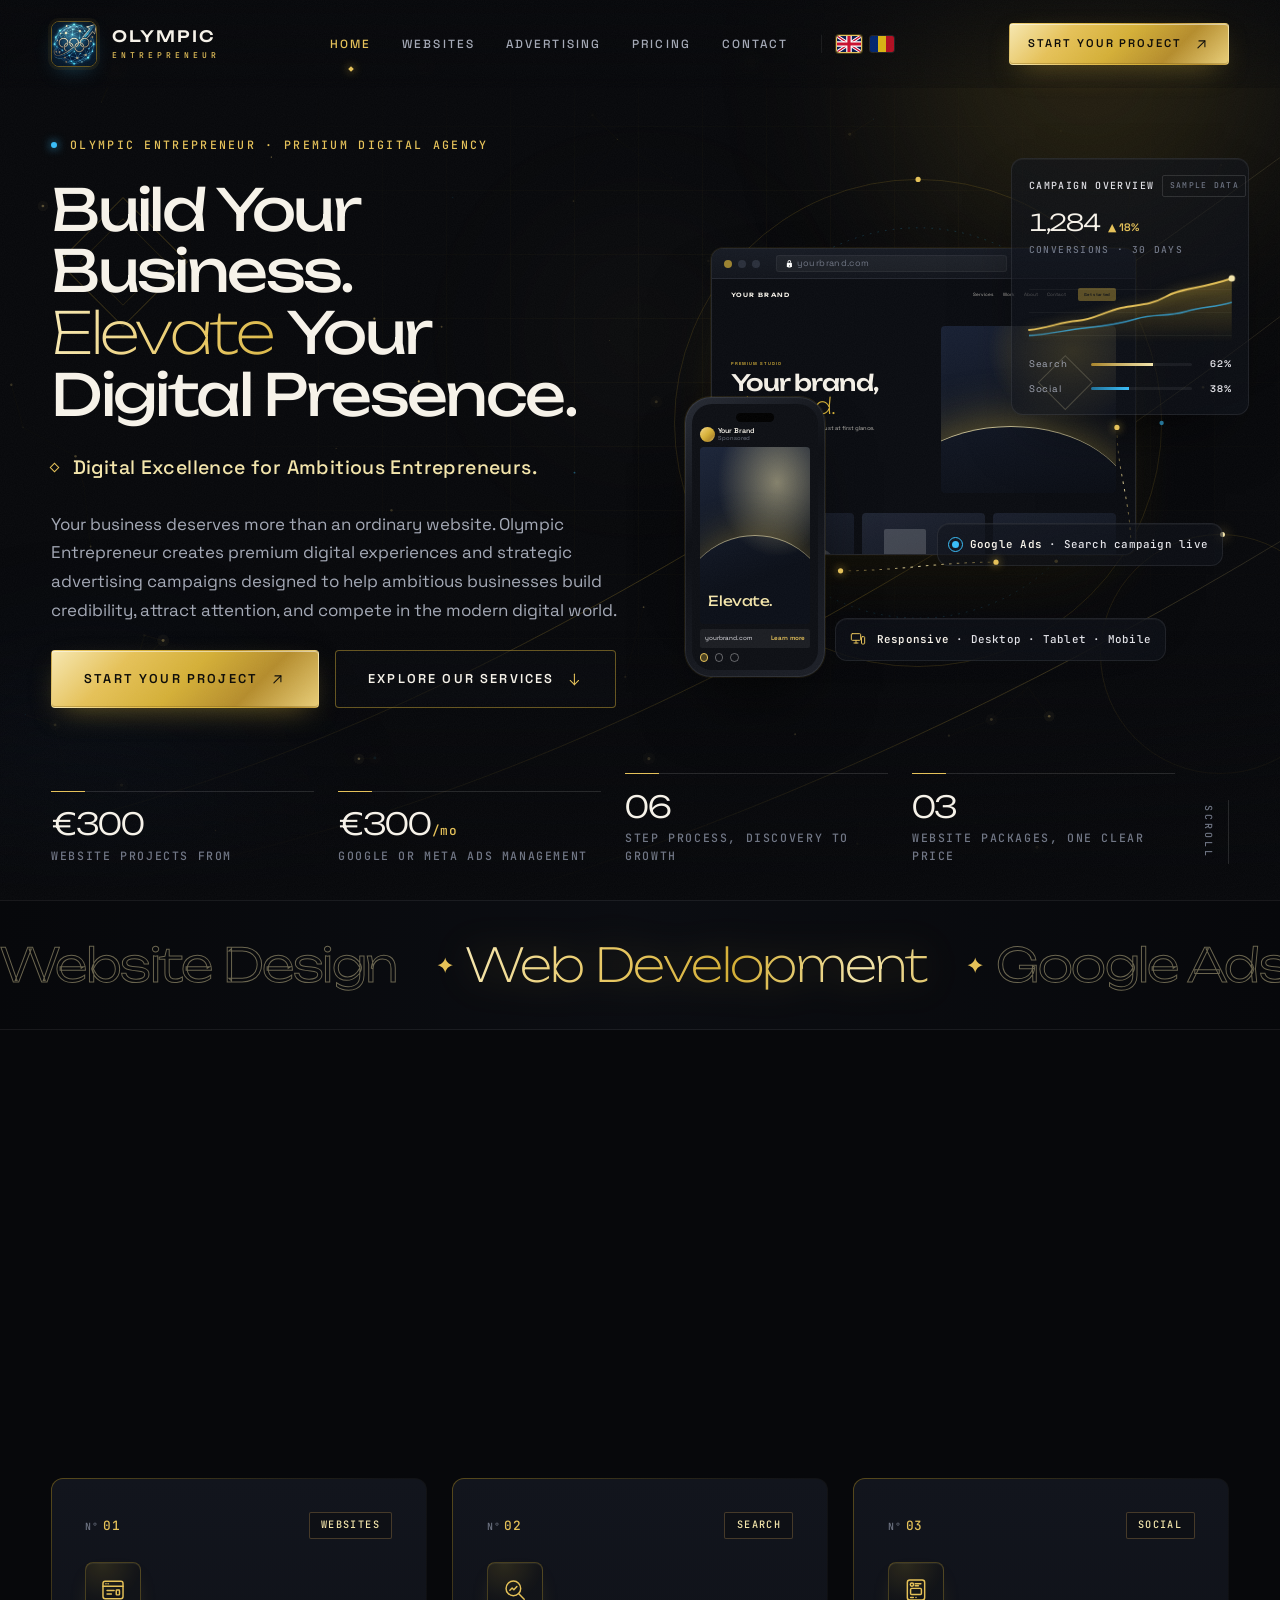
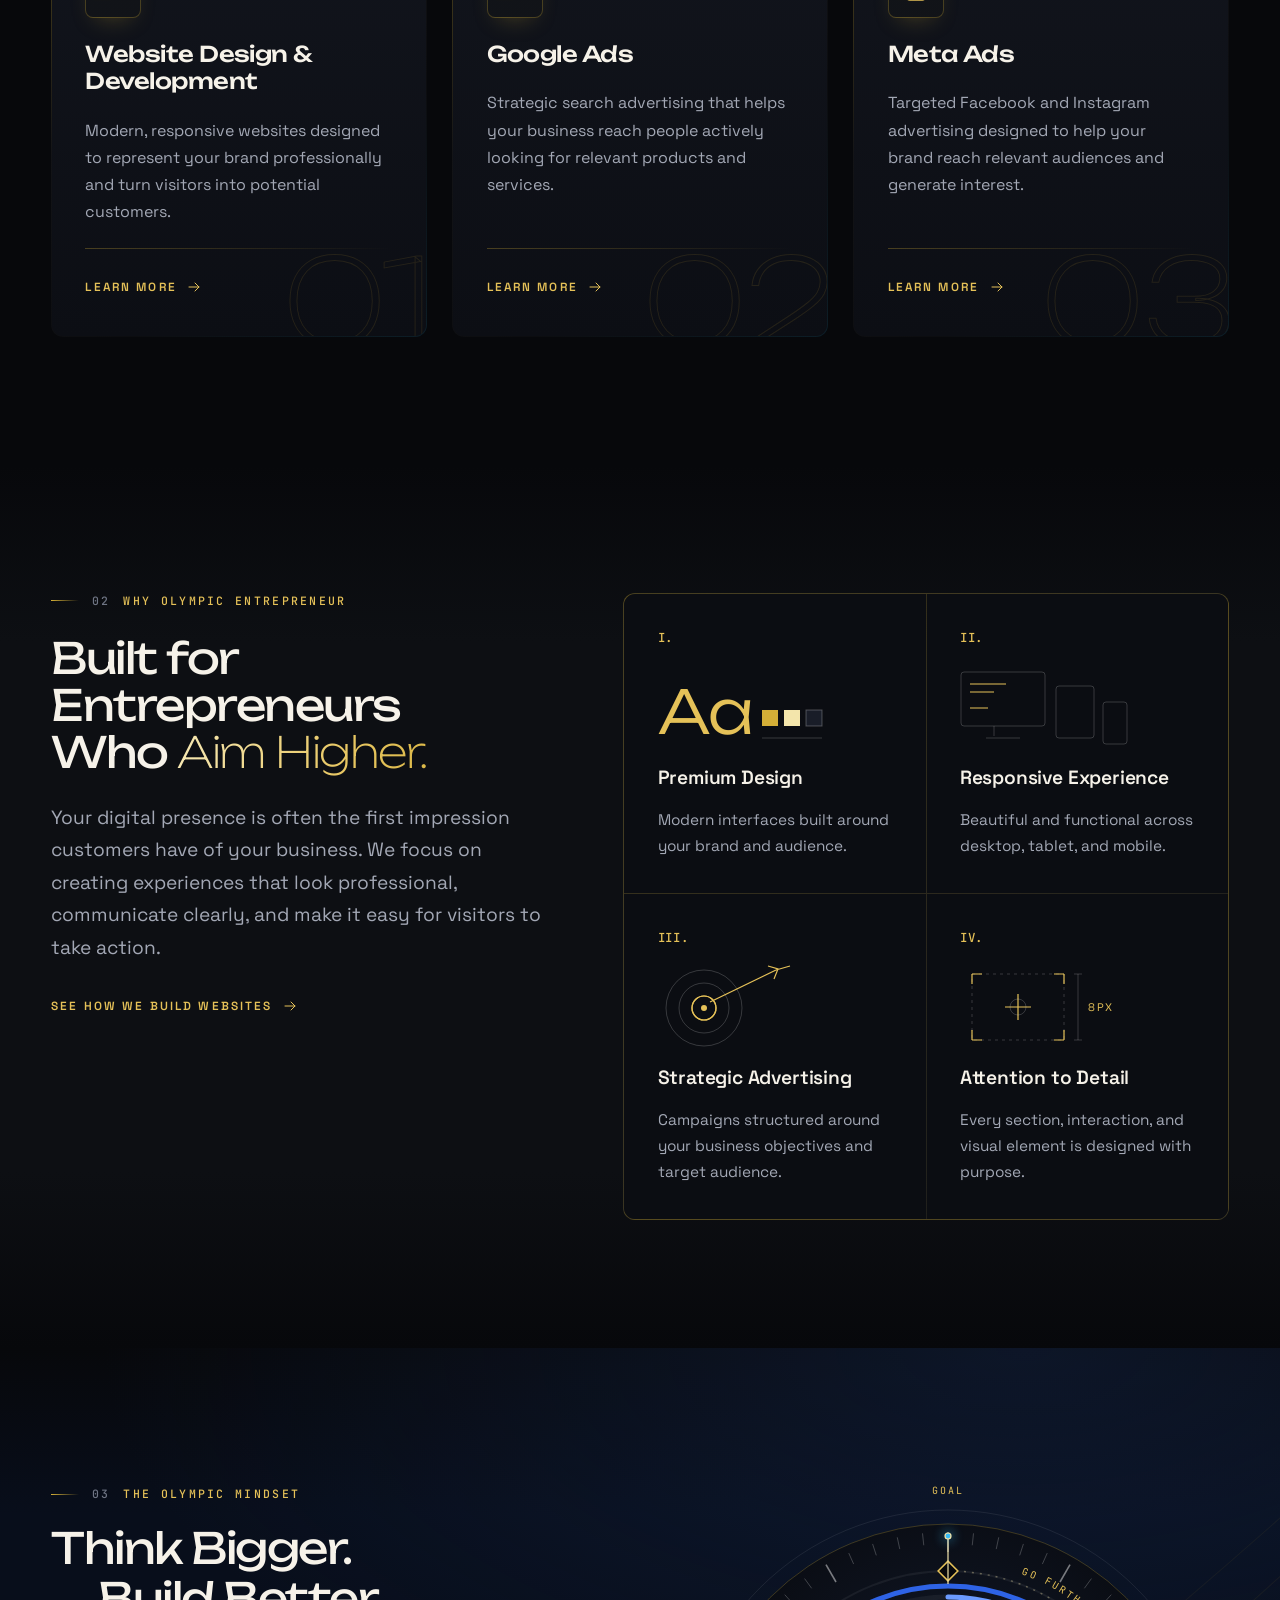
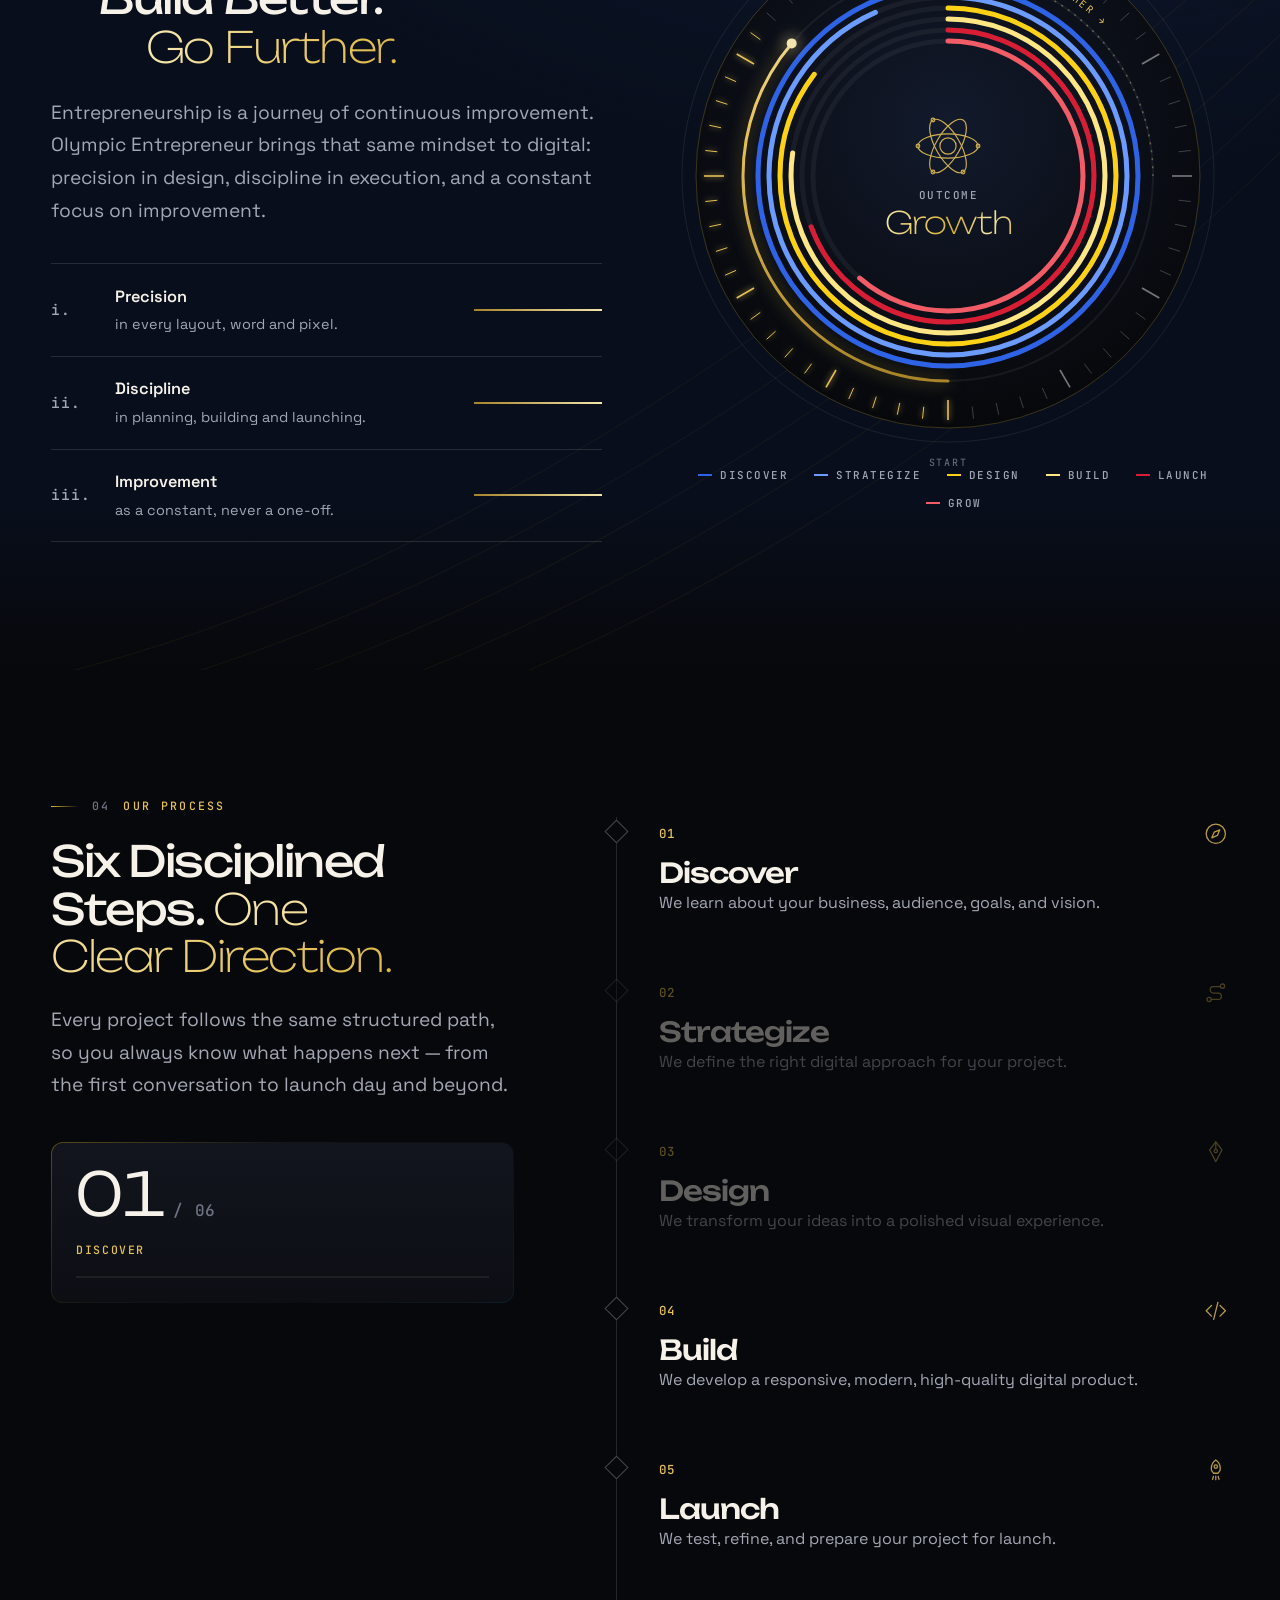
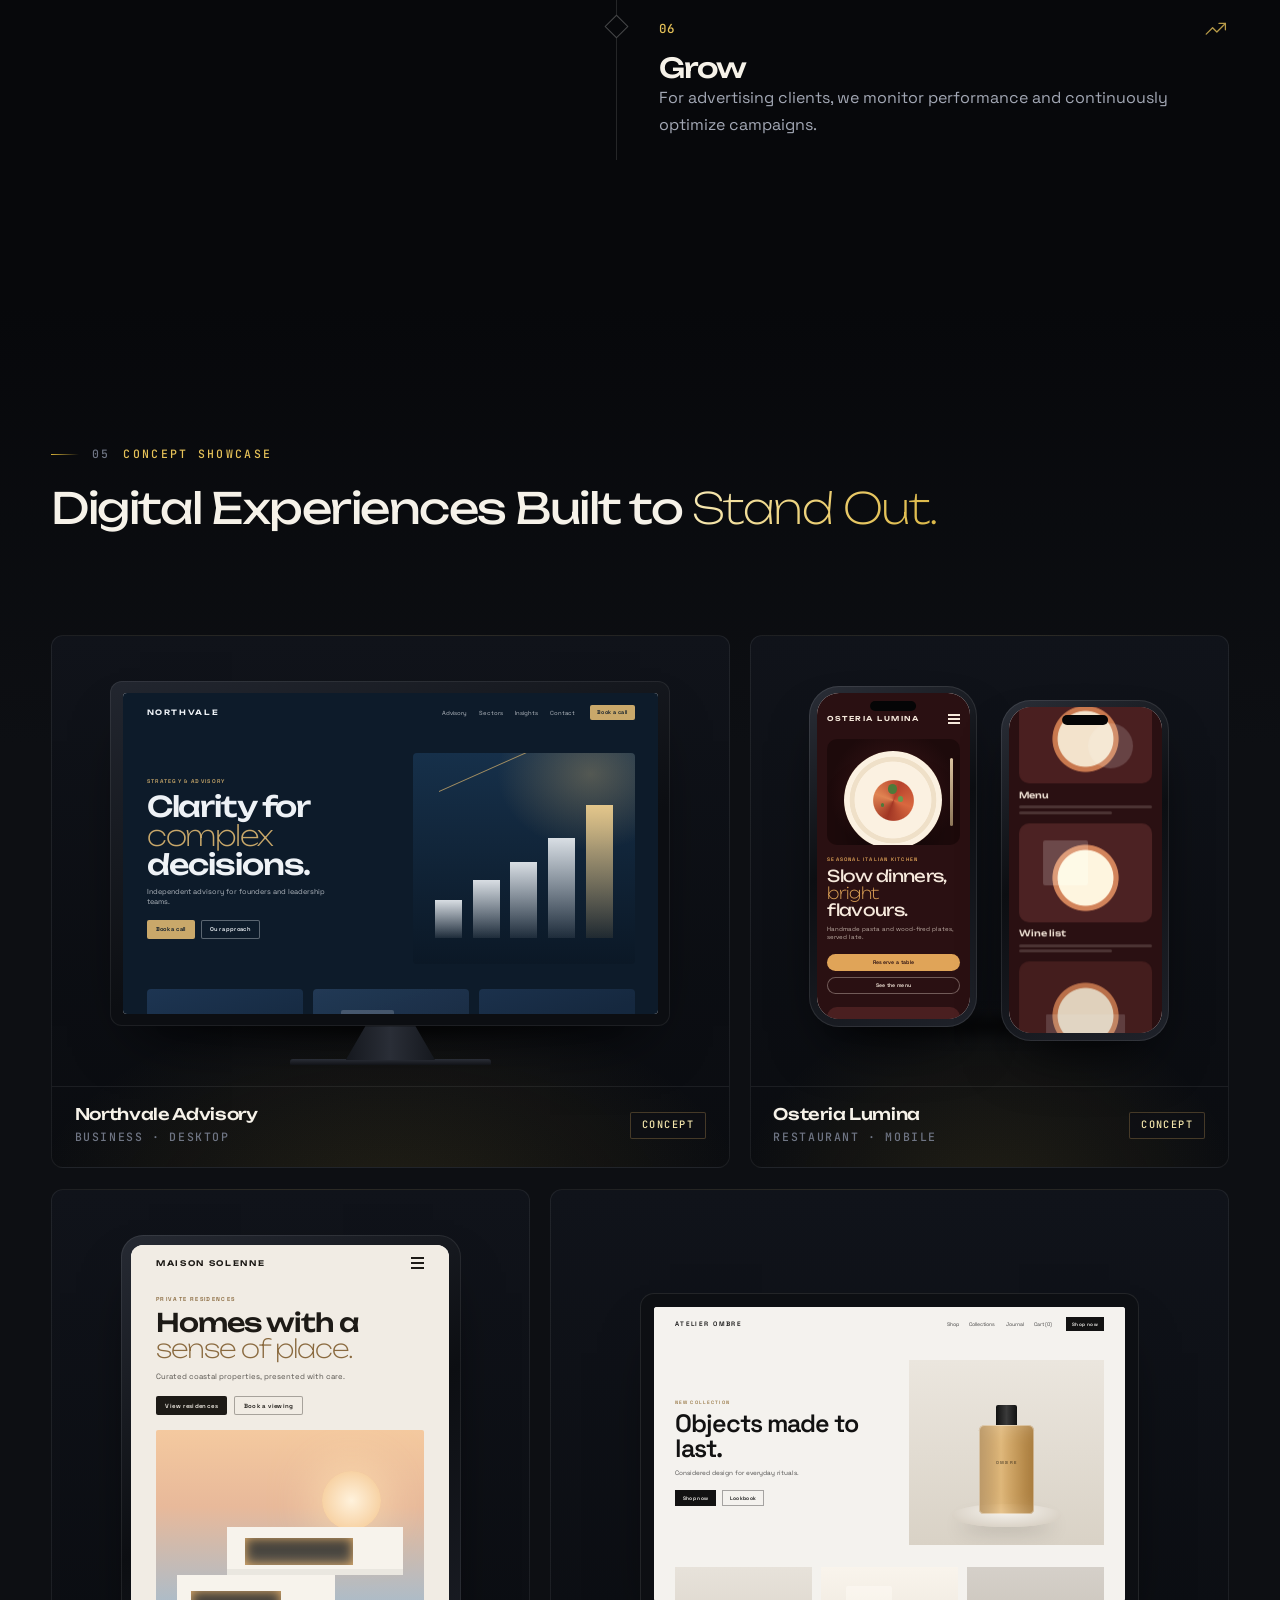
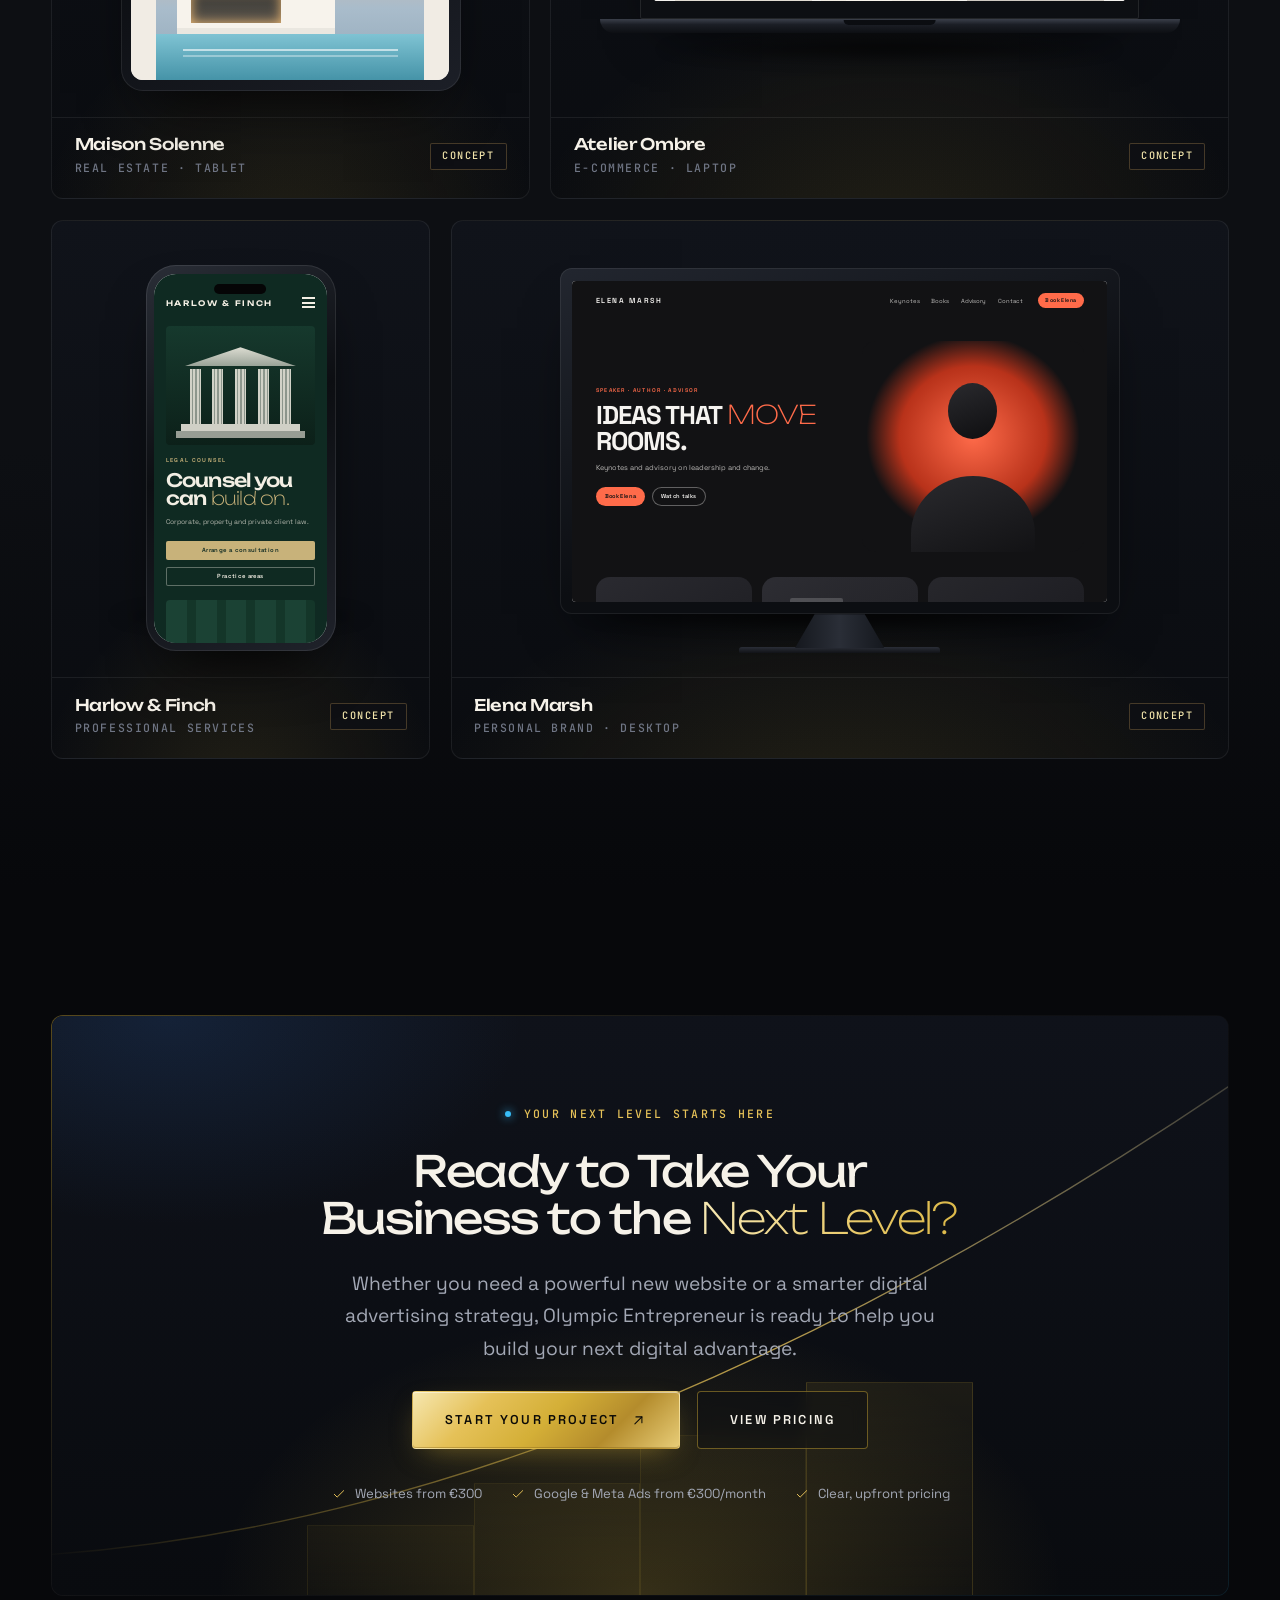
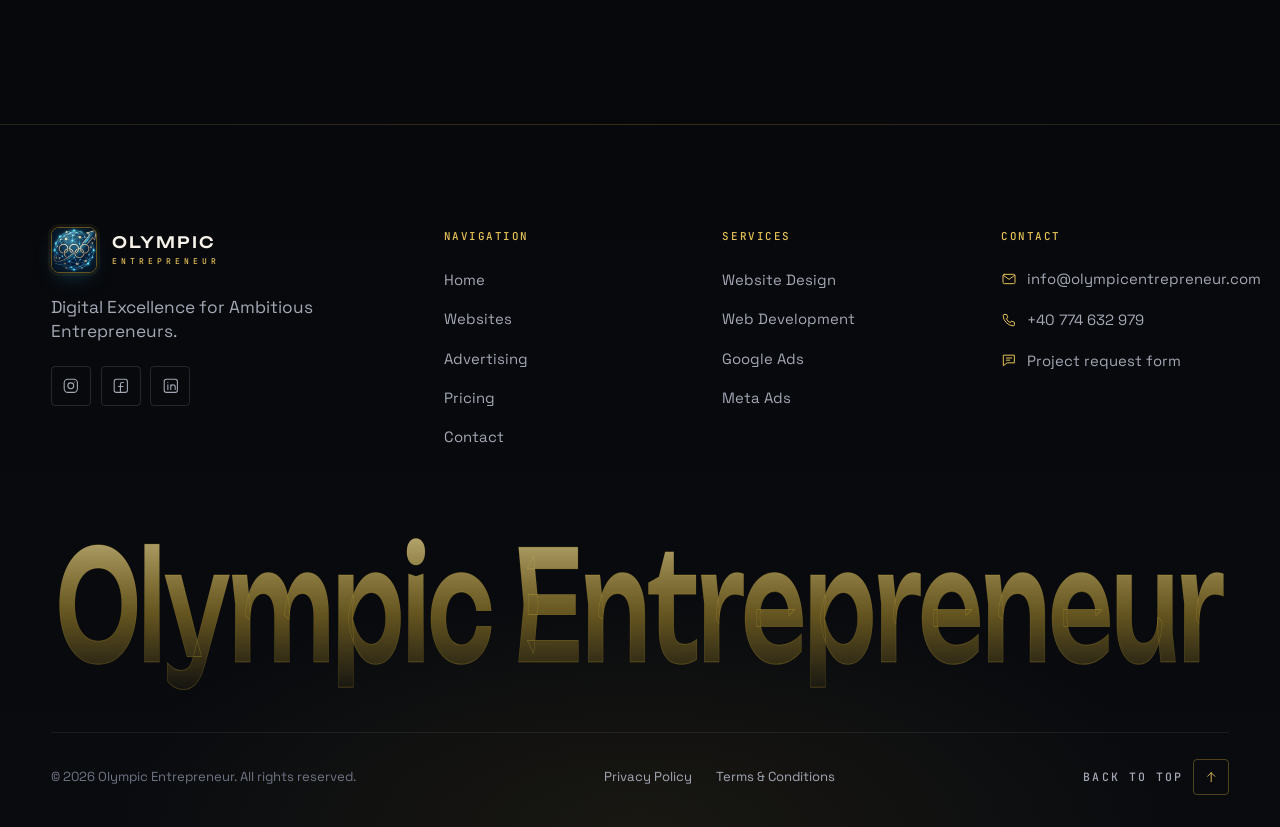
==== index.html @ 7928e871 "Rebuild site: font system, language switcher (EN/RO), contact form backend, dial graphic Co-Authored" ====
<!DOCTYPE html>
<html lang="en">
<head>
  <meta charset="utf-8">
  <meta name="viewport" content="width=device-width, initial-scale=1">
  <title>Olympic Entrepreneur — Premium Website Design &amp; Digital Advertising Agency</title>
  <meta name="description" content="Olympic Entrepreneur is a premium digital agency for ambitious entrepreneurs: professional website design, website development, Google Ads and Meta Ads management. Websites from €300.">
  <meta name="theme-color" content="#07080b">
  <meta property="og:type" content="website">
  <meta property="og:site_name" content="Olympic Entrepreneur">
  <meta property="og:title" content="Olympic Entrepreneur — Digital Excellence for Ambitious Entrepreneurs">
  <meta property="og:description" content="Premium websites and strategic Google &amp; Meta advertising for businesses that aim higher.">
  <meta property="og:image" content="assets/img/logo.jpg">
  <link rel="icon" type="image/png" href="assets/img/favicon.png">
  <link rel="apple-touch-icon" href="assets/img/apple-touch-icon.png">
  <link rel="preconnect" href="https://fonts.googleapis.com">
  <link rel="preconnect" href="https://fonts.gstatic.com" crossorigin>
  <link href="https://fonts.googleapis.com/css2?family=Unbounded:wght@200..700&family=Space+Grotesk:wght@300..700&family=JetBrains+Mono:wght@400;500;600&display=swap" rel="stylesheet">
  <link rel="stylesheet" href="assets/css/styles.css">
  <script>document.documentElement.classList.add('js');setTimeout(function(){if(!window.OE_READY)document.documentElement.classList.remove('js');},2500);</script>
  <script type="application/ld+json">
  {
    "@context": "https://schema.org",
    "@type": "ProfessionalService",
    "name": "Olympic Entrepreneur",
    "slogan": "Digital Excellence for Ambitious Entrepreneurs.",
    "description": "Premium digital agency offering website design, website development, Google Ads and Meta Ads management for entrepreneurs, small businesses and companies.",
    "logo": "assets/img/logo.jpg",
    "priceRange": "€300 – €1,000",
    "hasOfferCatalog": {
      "@type": "OfferCatalog",
      "name": "Digital services",
      "itemListElement": [
        { "@type": "Offer", "name": "Simple Website", "price": "300", "priceCurrency": "EUR" },
        { "@type": "Offer", "name": "Advanced Website", "price": "500", "priceCurrency": "EUR" },
        { "@type": "Offer", "name": "Premium Website", "price": "1000", "priceCurrency": "EUR" },
        { "@type": "Offer", "name": "Google Ads Management", "price": "300", "priceCurrency": "EUR", "priceSpecification": { "@type": "UnitPriceSpecification", "price": "300", "priceCurrency": "EUR", "unitText": "MONTH" } },
        { "@type": "Offer", "name": "Meta Ads Management", "price": "300", "priceCurrency": "EUR", "priceSpecification": { "@type": "UnitPriceSpecification", "price": "300", "priceCurrency": "EUR", "unitText": "MONTH" } }
      ]
    }
  }
  </script>
  <link rel="canonical" href="https://olympicentrepreneur.com/">
  <link rel="alternate" hreflang="en" href="https://olympicentrepreneur.com/">
  <link rel="alternate" hreflang="ro" href="https://olympicentrepreneur.com/ro/">
  <link rel="alternate" hreflang="x-default" href="https://olympicentrepreneur.com/">
</head>
<body>
<script src="assets/js/icons.js"></script>
<a class="skip-link" href="#main">Skip to content</a>

<!-- ============================ NAVIGATION ============================ -->
<header class="nav" data-nav>
  <div class="container nav__inner">
    <a class="brand" href="index.html" aria-label="Olympic Entrepreneur — Home">
      <span class="brand__mark"><img src="assets/img/logo.jpg" alt="" width="46" height="46"></span>
      <span class="brand__type"><span class="brand__top">Olympic</span><span class="brand__bottom">Entrepreneur</span></span>
    </a>
    <nav class="nav__links" aria-label="Primary">
      <a class="nav__link" href="index.html" aria-current="page">Home</a>
      <a class="nav__link" href="websites.html">Websites</a>
      <a class="nav__link" href="advertising.html">Advertising</a>
      <a class="nav__link" href="pricing.html">Pricing</a>
      <a class="nav__link" href="contact.html">Contact</a>
      <div class="nav__lang" role="group" aria-label="Language / Limbă">
        <a class="lang-flag is-active" href="index.html" hreflang="en" lang="en" aria-current="true" aria-label="English (current)"><svg viewBox="0 0 60 40" xmlns="http://www.w3.org/2000/svg" aria-hidden="true" focusable="false"><rect width="60" height="40" fill="#0a1a4d"/><path d="M0,0 L60,40 M60,0 L0,40" stroke="#fff" stroke-width="8"/><path d="M0,0 L60,40 M60,0 L0,40" stroke="#c8102e" stroke-width="3.4"/><path d="M30,0 V40 M0,20 H60" stroke="#fff" stroke-width="14"/><path d="M30,0 V40 M0,20 H60" stroke="#c8102e" stroke-width="8"/></svg></a>
        <a class="lang-flag" href="ro/index.html" hreflang="ro" lang="ro" aria-label="Română"><svg viewBox="0 0 60 40" xmlns="http://www.w3.org/2000/svg" aria-hidden="true" focusable="false"><rect width="20" height="40" fill="#002b7f"/><rect x="20" width="20" height="40" fill="#fcd116"/><rect x="40" width="20" height="40" fill="#ce1126"/></svg></a>
      </div>
    </nav>
    <div class="nav__actions">
      <a class="btn btn--gold btn--sm" href="contact.html">Start Your Project <svg class="icon"><use href="#i-arrow-ur"/></svg></a>
      <button class="burger" type="button" aria-label="Open menu" aria-expanded="false" aria-controls="menu" data-burger><span></span><span></span><span></span></button>
    </div>
  </div>
  <span class="nav__progress" data-progress></span>
</header>

<div class="menu" id="menu" data-menu>
  <nav aria-label="Mobile">
    <ul class="menu__list">
      <li><a class="menu__link" style="--i:0" href="index.html" aria-current="page"><small>01</small>Home</a></li>
      <li><a class="menu__link" style="--i:1" href="websites.html"><small>02</small>Websites</a></li>
      <li><a class="menu__link" style="--i:2" href="advertising.html"><small>03</small>Advertising</a></li>
      <li><a class="menu__link" style="--i:3" href="pricing.html"><small>04</small>Pricing</a></li>
      <li><a class="menu__link" style="--i:4" href="contact.html"><small>05</small>Contact</a></li>
    </ul>
  </nav>
  <div class="menu__foot">
    <a class="btn btn--gold btn--lg btn--block" href="contact.html">Start Your Project <svg class="icon"><use href="#i-arrow-ur"/></svg></a>
    <p class="menu__meta"><span>Digital Excellence for Ambitious Entrepreneurs.</span></p>
    <div class="menu__lang" role="group" aria-label="Language / Limbă">
      <a class="lang-flag is-active" href="index.html" hreflang="en" lang="en" aria-label="English (current)"><svg viewBox="0 0 60 40" xmlns="http://www.w3.org/2000/svg" aria-hidden="true" focusable="false"><rect width="60" height="40" fill="#0a1a4d"/><path d="M0,0 L60,40 M60,0 L0,40" stroke="#fff" stroke-width="8"/><path d="M0,0 L60,40 M60,0 L0,40" stroke="#c8102e" stroke-width="3.4"/><path d="M30,0 V40 M0,20 H60" stroke="#fff" stroke-width="14"/><path d="M30,0 V40 M0,20 H60" stroke="#c8102e" stroke-width="8"/></svg></a>
      <a class="lang-flag" href="ro/index.html" hreflang="ro" lang="ro" aria-label="Română"><svg viewBox="0 0 60 40" xmlns="http://www.w3.org/2000/svg" aria-hidden="true" focusable="false"><rect width="20" height="40" fill="#002b7f"/><rect x="20" width="20" height="40" fill="#fcd116"/><rect x="40" width="20" height="40" fill="#ce1126"/></svg></a>
    </div>
  </div>
</div>

<main id="main">

  <!-- ============================ HERO ============================ -->
  <section class="hero" aria-labelledby="hero-title">
    <div class="fx" aria-hidden="true">
      <div class="fx-grid"></div>
      <div class="fx-light fx-light--a"></div>
      <div class="fx-light fx-light--b"></div>
      <div class="fx-light fx-light--c"></div>
      <svg class="fx-arcs" viewBox="0 0 1440 900" preserveAspectRatio="xMidYMid slice">
        <defs>
          <linearGradient id="arcGrad" x1="0" y1="1" x2="1" y2="0">
            <stop offset="0" stop-color="#d4af37" stop-opacity="0"/>
            <stop offset=".55" stop-color="#d4af37" stop-opacity=".55"/>
            <stop offset="1" stop-color="#f3e5ab" stop-opacity=".08"/>
          </linearGradient>
        </defs>
        <path class="arc" d="M-80 860C380 820 820 560 1520 40"/>
        <path class="arc" d="M-80 910C460 890 960 650 1520 190"/>
        <path class="arc" d="M200 980C640 920 1100 720 1520 440"/>
        <path class="comet" pathLength="1" d="M-80 860C380 820 820 560 1520 40"/>
        <path class="comet comet--2" pathLength="1" d="M-80 910C460 890 960 650 1520 190"/>
        <path class="comet comet--3" pathLength="1" d="M200 980C640 920 1100 720 1520 440"/>
      </svg>
      <canvas class="fx-particles" data-particles></canvas>
      <div class="fx-shape fx-shape--diamond" style="left:6%;top:24%"></div>
      <div class="fx-shape fx-shape--orbit" style="right:-60px;bottom:14%"></div>
      <div class="fx-vignette"></div>
    </div>

    <div class="container hero__grid">
      <div class="hero__copy">
        <p class="eyebrow eyebrow--plain fade-up" style="--d:.1s"><span class="dot"></span>Olympic Entrepreneur · Premium Digital Agency</p>
        <h1 class="h1 hero__title" id="hero-title">
          <span class="line"><span style="--i:0">Build Your</span></span>
          <span class="line"><span style="--i:1">Business.</span></span>
          <span class="line"><span style="--i:2"><em>Elevate</em> Your</span></span>
          <span class="line"><span style="--i:3">Digital Presence.</span></span>
        </h1>
        <p class="hero__kicker fade-up" style="--d:.75s">Digital Excellence for Ambitious Entrepreneurs.</p>
        <p class="hero__text fade-up" style="--d:.9s">Your business deserves more than an ordinary website. Olympic Entrepreneur creates premium digital experiences and strategic advertising campaigns designed to help ambitious businesses build credibility, attract attention, and compete in the modern digital world.</p>
        <div class="btn-row fade-up" style="--d:1.05s">
          <a class="btn btn--gold btn--lg" href="contact.html">Start Your Project <svg class="icon"><use href="#i-arrow-ur"/></svg></a>
          <a class="btn btn--ghost btn--lg" href="#services">Explore Our Services <svg class="icon"><use href="#i-arrow-d"/></svg></a>
        </div>
      </div>

      <!-- Hero composition: website + analytics + ad campaign, linked by gold data lines -->
      <div class="hv" data-parallax aria-hidden="true">
        <svg class="hv__orbit" viewBox="0 0 600 600">
          <g class="spin">
            <circle class="ring" cx="300" cy="300" r="282"/>
            <circle class="node" cx="300" cy="18" r="3"/>
            <circle class="node node--c" cx="582" cy="300" r="2.5"/>
            <circle class="node" cx="100" cy="500" r="2"/>
          </g>
          <g class="spin spin--rev">
            <circle class="ring ring--dash" cx="300" cy="300" r="226"/>
            <circle class="node node--c" cx="74" cy="300" r="2.5"/>
            <circle class="node" cx="460" cy="460" r="2"/>
          </g>
        </svg>

        <div class="layer hv__browser"><div class="px" data-depth="10"><div class="float">
          <div class="win">
            <div class="win__bar"><i></i><i></i><i></i><span class="win__url">yourbrand.com</span></div>
            <div class="win__screen"><div data-ms="brand"></div></div>
          </div>
        </div></div></div>

        <div class="layer hv__dash"><div class="px" data-depth="22"><div class="float">
          <div class="glass dcard">
            <div class="dcard__head"><span class="dcard__title">Campaign overview</span><span class="dcard__tag">Sample data</span></div>
            <div class="dcard__kpi"><span class="dcard__num">1,284</span><span class="dcard__delta">▲ 18%</span></div>
            <div class="dcard__sub">Conversions · 30 days</div>
            <svg class="dcard__chart" viewBox="0 0 220 78">
              <defs>
                <linearGradient id="areaGrad" x1="0" y1="0" x2="0" y2="1"><stop offset="0" stop-color="#d4af37" stop-opacity=".35"/><stop offset="1" stop-color="#d4af37" stop-opacity="0"/></linearGradient>
              </defs>
              <line class="gl" x1="0" y1="20" x2="220" y2="20"/><line class="gl" x1="0" y1="45" x2="220" y2="45"/><line class="gl" x1="0" y1="70" x2="220" y2="70"/>
              <path class="ar" d="M0 64C22 62 34 55 52 54S82 44 100 40 130 38 148 28 184 20 220 8V78H0Z"/>
              <path class="ln2" pathLength="1" d="M0 70C26 68 40 64 60 62S96 58 116 52 150 50 170 44 200 40 220 34"/>
              <path class="ln" pathLength="1" d="M0 64C22 62 34 55 52 54S82 44 100 40 130 38 148 28 184 20 220 8"/>
              <circle class="tip" cx="220" cy="8" r="3.5"/>
            </svg>
            <div class="dcard__bars">
              <div class="dcard__bar"><span>Search</span><span class="meter"><i style="--v:.62"></i></span><b>62%</b></div>
              <div class="dcard__bar"><span>Social</span><span class="meter meter--c"><i style="--v:.38"></i></span><b>38%</b></div>
            </div>
          </div>
        </div></div></div>

        <div class="layer hv__phone"><div class="px" data-depth="34"><div class="float">
          <div class="phone"><div class="phone__screen">
            <div class="post">
              <div class="post__head"><span class="post__avatar"></span><span class="post__who"><b>Your Brand</b><span>Sponsored</span></span></div>
              <div class="post__img"></div>
              <div class="post__cta"><span>yourbrand.com</span><span>Learn more</span></div>
              <div class="post__react"><i></i><i></i><i></i></div>
            </div>
          </div></div>
        </div></div></div>

        <div class="layer hv__chip--a"><div class="px" data-depth="40"><div class="float">
          <div class="glass fchip"><span class="pulse-dot"></span><span><b>Google Ads</b> · Search campaign live</span></div>
        </div></div></div>
        <div class="layer hv__chip--b"><div class="px" data-depth="28"><div class="float">
          <div class="glass fchip"><span class="fchip__devs"><svg class="icon"><use href="#i-devices"/></svg></span><span><b>Responsive</b> · Desktop · Tablet · Mobile</span></div>
        </div></div></div>

        <svg class="hv__links" viewBox="0 0 600 612" preserveAspectRatio="none">
          <defs>
            <linearGradient id="linkGrad" x1="0" x2="1"><stop offset="0" stop-color="#e5c158" stop-opacity=".2"/><stop offset=".5" stop-color="#f3e5ab" stop-opacity=".9"/><stop offset="1" stop-color="#e5c158" stop-opacity=".2"/></linearGradient>
          </defs>
          <path d="M150 478C220 478 260 468 330 468"/>
          <path d="M470 312C470 360 484 392 486 440"/>
          <circle cx="150" cy="478" r="3"/><circle cx="330" cy="468" r="3"/><circle cx="470" cy="312" r="3"/>
        </svg>
      </div>
    </div>

    <div class="container hero__foot">
      <div class="stat fade-up" style="--d:1.25s"><span class="stat__value" data-count="300" data-prefix="€">€300</span><span class="stat__label">Website projects from</span></div>
      <div class="stat fade-up" style="--d:1.35s"><span class="stat__value"><span data-count="300" data-prefix="€">€300</span><small>/mo</small></span><span class="stat__label">Google or Meta Ads management</span></div>
      <div class="stat fade-up" style="--d:1.45s"><span class="stat__value" data-count="6" data-pad="2">06</span><span class="stat__label">Step process, discovery to growth</span></div>
      <div class="stat fade-up" style="--d:1.55s"><span class="stat__value" data-count="3" data-pad="2">03</span><span class="stat__label">Website packages, one clear price</span></div>
      <span class="scroll-cue fade-up" style="--d:1.8s"><i></i>Scroll</span>
    </div>
  </section>

  <!-- ============================ BRAND BAND ============================ -->
  <section class="band" aria-label="Our services">
    <div class="marquee" aria-hidden="true">
      <div class="marquee__group">
        <span class="marquee__item">Website Design</span><svg class="marquee__star icon--fill"><use href="#i-spark"/></svg>
        <span class="marquee__item marquee__item--gold">&nbsp;Web Development</span><svg class="marquee__star icon--fill"><use href="#i-spark"/></svg>
        <span class="marquee__item">&nbsp;Google Ads</span><svg class="marquee__star icon--fill"><use href="#i-spark"/></svg>
        <span class="marquee__item marquee__item--fill">&nbsp;Meta Ads</span><svg class="marquee__star icon--fill"><use href="#i-spark"/></svg>
        <span class="marquee__item">&nbsp;Olympic Entrepreneur</span><svg class="marquee__star icon--fill"><use href="#i-spark"/></svg>
        <span class="marquee__item marquee__item--gold">&nbsp;Digital Excellence</span><svg class="marquee__star icon--fill"><use href="#i-spark"/></svg>
      </div>
      <div class="marquee__group">
        <span class="marquee__item">&nbsp;Website Design</span><svg class="marquee__star icon--fill"><use href="#i-spark"/></svg>
        <span class="marquee__item marquee__item--gold">&nbsp;Web Development</span><svg class="marquee__star icon--fill"><use href="#i-spark"/></svg>
        <span class="marquee__item">&nbsp;Google Ads</span><svg class="marquee__star icon--fill"><use href="#i-spark"/></svg>
        <span class="marquee__item marquee__item--fill">&nbsp;Meta Ads</span><svg class="marquee__star icon--fill"><use href="#i-spark"/></svg>
        <span class="marquee__item">&nbsp;Olympic Entrepreneur</span><svg class="marquee__star icon--fill"><use href="#i-spark"/></svg>
        <span class="marquee__item marquee__item--gold">&nbsp;Digital Excellence</span><svg class="marquee__star icon--fill"><use href="#i-spark"/></svg>
      </div>
    </div>
    <p class="sr-only">Website Design, Web Development, Google Ads and Meta Ads.</p>
  </section>

  <!-- ============================ INTRODUCTION ============================ -->
  <section class="section" id="services" aria-labelledby="intro-title">
    <div class="container">
      <header class="shead shead--split">
        <p class="eyebrow" data-reveal><span class="eyebrow__num">01</span>What We Do</p>
        <h2 class="h2" id="intro-title" data-reveal style="--d:.08s">Your Business. Your Vision. <em>Your Digital Advantage.</em></h2>
        <p class="lead" data-reveal style="--d:.16s">At Olympic Entrepreneur, we combine design, technology, and digital advertising to help businesses build a stronger presence online. From a professionally designed website to targeted Google and Meta advertising campaigns, we create digital solutions built around your goals.</p>
      </header>

      <div class="cards-3">
        <article class="svc panel spot draw-on-hover" data-reveal style="--d:0s">
          <span class="svc__accent"></span>
          <div class="svc__top"><span class="svc__num">01</span><span class="chip">Websites</span></div>
          <span class="icon-plate"><svg class="icon"><use href="#i-web"/></svg></span>
          <h3 class="svc__title">Website Design &amp; Development</h3>
          <p class="svc__text">Modern, responsive websites designed to represent your brand professionally and turn visitors into potential customers.</p>
          <div class="svc__rule"></div>
          <a class="link-arrow" href="websites.html">Learn More <svg class="icon"><use href="#i-arrow-r"/></svg></a>
          <span class="svc__ghost" aria-hidden="true">01</span>
        </article>
        <article class="svc panel spot draw-on-hover" data-reveal style="--d:.1s">
          <span class="svc__accent"></span>
          <div class="svc__top"><span class="svc__num">02</span><span class="chip">Search</span></div>
          <span class="icon-plate"><svg class="icon"><use href="#i-search-ads"/></svg></span>
          <h3 class="svc__title">Google Ads</h3>
          <p class="svc__text">Strategic search advertising that helps your business reach people actively looking for relevant products and services.</p>
          <div class="svc__rule"></div>
          <a class="link-arrow" href="advertising.html#google">Learn More <svg class="icon"><use href="#i-arrow-r"/></svg></a>
          <span class="svc__ghost" aria-hidden="true">02</span>
        </article>
        <article class="svc panel spot draw-on-hover" data-reveal style="--d:.2s">
          <span class="svc__accent"></span>
          <div class="svc__top"><span class="svc__num">03</span><span class="chip">Social</span></div>
          <span class="icon-plate"><svg class="icon"><use href="#i-social"/></svg></span>
          <h3 class="svc__title">Meta Ads</h3>
          <p class="svc__text">Targeted Facebook and Instagram advertising designed to help your brand reach relevant audiences and generate interest.</p>
          <div class="svc__rule"></div>
          <a class="link-arrow" href="advertising.html#meta">Learn More <svg class="icon"><use href="#i-arrow-r"/></svg></a>
          <span class="svc__ghost" aria-hidden="true">03</span>
        </article>
      </div>
    </div>
  </section>

  <!-- ============================ WHY ============================ -->
  <section class="section zone-charcoal" aria-labelledby="why-title">
    <div class="container why">
      <div class="why__aside">
        <p class="eyebrow" data-reveal><span class="eyebrow__num">02</span>Why Olympic Entrepreneur</p>
        <h2 class="h2" id="why-title" data-reveal style="--d:.08s">Built for Entrepreneurs Who <em>Aim Higher.</em></h2>
        <p class="lead" data-reveal style="--d:.16s">Your digital presence is often the first impression customers have of your business. We focus on creating experiences that look professional, communicate clearly, and make it easy for visitors to take action.</p>
        <div data-reveal style="--d:.24s"><a class="link-arrow" href="websites.html">See how we build websites <svg class="icon"><use href="#i-arrow-r"/></svg></a></div>
      </div>

      <div class="why__grid" data-reveal="scale">
        <article class="benefit">
          <span class="benefit__idx">I.</span>
          <div class="benefit__art" aria-hidden="true">
            <svg viewBox="0 0 170 86">
              <text x="0" y="70" font-family="Unbounded, sans-serif" font-size="60" font-weight="300" fill="currentColor">Aa</text>
              <rect class="bart-swatch" x="104" y="46" width="16" height="16" fill="#d4af37"/>
              <rect class="bart-swatch" x="126" y="46" width="16" height="16" fill="#f3e5ab"/>
              <rect class="bart-swatch" x="148" y="46" width="16" height="16" fill="#191d28" stroke="rgba(255,255,255,.25)"/>
              <line class="bart-soft" x1="104" y1="74" x2="164" y2="74"/>
            </svg>
          </div>
          <h3 class="h3">Premium Design</h3>
          <p>Modern interfaces built around your brand and audience.</p>
        </article>
        <article class="benefit">
          <span class="benefit__idx">II.</span>
          <div class="benefit__art" aria-hidden="true">
            <svg viewBox="0 0 170 86">
              <rect class="bart-soft bart-dev" x="1" y="8" width="84" height="54" rx="3"/>
              <path class="bart-soft" d="M34 62v10M26 74h34"/>
              <rect class="bart-soft bart-dev bart-dev--2" x="96" y="22" width="38" height="52" rx="3"/>
              <rect class="bart-soft bart-dev" x="143" y="38" width="24" height="42" rx="3"/>
              <path class="bart-line" d="M10 20h36M10 28h24M10 44h18"/>
            </svg>
          </div>
          <h3 class="h3">Responsive Experience</h3>
          <p>Beautiful and functional across desktop, tablet, and mobile.</p>
        </article>
        <article class="benefit">
          <span class="benefit__idx">III.</span>
          <div class="benefit__art" aria-hidden="true">
            <svg viewBox="0 0 170 86">
              <circle class="bart-soft" cx="46" cy="44" r="38"/>
              <circle class="bart-soft" cx="46" cy="44" r="25"/>
              <circle class="bart-line" cx="46" cy="44" r="12"/>
              <circle class="bart-line bart-ring" cx="46" cy="44" r="12"/>
              <circle class="bart-fill" cx="46" cy="44" r="3"/>
              <g class="bart-arrow"><path class="bart-line" d="M52 38L118 6"/><path class="bart-line" d="M110 2l10 3-4 10M118 6l14-4"/></g>
            </svg>
          </div>
          <h3 class="h3">Strategic Advertising</h3>
          <p>Campaigns structured around your business objectives and target audience.</p>
        </article>
        <article class="benefit">
          <span class="benefit__idx">IV.</span>
          <div class="benefit__art" aria-hidden="true">
            <svg viewBox="0 0 170 86">
              <rect class="bart-soft" x="12" y="10" width="92" height="66" stroke-dasharray="3 4"/>
              <path class="bart-line" d="M12 10h10M12 10v10M104 10h-10M104 10v10M12 76h10M12 76v-10M104 76h-10M104 76v-10"/>
              <g class="bart-cross"><path class="bart-line" d="M58 30v26M45 43h26"/><circle class="bart-soft" cx="58" cy="43" r="8"/></g>
              <path class="bart-soft" d="M118 10v66M114 10h8M114 76h8"/>
              <text x="128" y="47" font-family="Space Grotesk, sans-serif" font-size="11" letter-spacing="1.5" fill="currentColor">8PX</text>
            </svg>
          </div>
          <h3 class="h3">Attention to Detail</h3>
          <p>Every section, interaction, and visual element is designed with purpose.</p>
        </article>
      </div>
    </div>
  </section>

  <!-- ============================ THE OLYMPIC MINDSET ============================ -->
  <section class="section zone-navy mindset" aria-labelledby="mindset-title">
    <svg class="mindset__lanes" viewBox="0 0 1440 800" preserveAspectRatio="none" aria-hidden="true">
      <path d="M-40 820C420 760 900 520 1480 120"/>
      <path d="M-40 850C440 790 930 560 1480 170"/>
      <path d="M-40 880C460 820 960 600 1480 220"/>
      <path d="M-40 910C480 850 990 640 1480 270"/>
      <path d="M-40 940C500 880 1020 680 1480 320"/>
    </svg>
    <div class="container mindset__grid">
      <div data-reveal-group>
        <p class="eyebrow" data-reveal><span class="eyebrow__num">03</span>The Olympic Mindset</p>
        <h2 class="h2 stair" id="mindset-title" data-reveal style="--d:.08s; margin-top:1.4rem">
          <span>Think Bigger.</span>
          <span>Build Better.</span>
          <span><em>Go Further.</em></span>
        </h2>
        <p class="lead" data-reveal style="--d:.16s; margin-top:1.6rem">Entrepreneurship is a journey of continuous improvement. Olympic Entrepreneur brings that same mindset to digital: precision in design, discipline in execution, and a constant focus on improvement.</p>
        <ul class="tenets" data-reveal style="--d:.24s">
          <li class="tenet"><span class="tenet__n">i.</span><div><b>Precision</b><span>in every layout, word and pixel.</span></div><span class="tenet__bar"><i></i></span></li>
          <li class="tenet"><span class="tenet__n">ii.</span><div><b>Discipline</b><span>in planning, building and launching.</span></div><span class="tenet__bar"><i></i></span></li>
          <li class="tenet"><span class="tenet__n">iii.</span><div><b>Improvement</b><span>as a constant, never a one-off.</span></div><span class="tenet__bar"><i></i></span></li>
        </ul>
      </div>

      <!-- Chronograph dial: progress toward the goal — then beyond it -->
      <div data-reveal="scale" style="--d:.1s">
        <div class="dial" data-dial aria-hidden="true">
          <svg viewBox="0 0 540 540">
            <defs>
              <radialGradient id="dialFace" cx="50%" cy="40%" r="60%"><stop offset="0" stop-color="#121a2c"/><stop offset="1" stop-color="#07080b"/></radialGradient>
              <linearGradient id="dialGold" x1="0" y1="1" x2="0" y2="0"><stop offset="0" stop-color="#a8842a"/><stop offset=".6" stop-color="#e5c158"/><stop offset="1" stop-color="#f3e5ab"/></linearGradient>
            </defs>
            <circle class="bezel" cx="270" cy="270" r="266"/>
            <circle class="face" cx="270" cy="270" r="252"/>
            <g data-ticks></g>
            <circle class="track" cx="270" cy="270" r="205"/>
            <path id="beyondPath" class="beyond" d="M270 65A205 205 0 0 1 475 270"/>
            <path class="progress" data-dial-progress pathLength="1" stroke-dasharray="1" stroke-dashoffset="1" d="M270 475A205 205 0 0 1 270 65"/>
            <circle class="inner-track" cx="270" cy="270" r="190"/>
            <circle class="inner-track" cx="270" cy="270" r="179"/>
            <circle class="inner-track" cx="270" cy="270" r="168"/>
            <circle class="inner-track" cx="270" cy="270" r="157"/>
            <circle class="inner-track" cx="270" cy="270" r="146"/>
            <circle class="inner-track" cx="270" cy="270" r="135"/>
            <!-- Six rings in the colours of the Romanian flag: blue · yellow · red -->
            <circle class="inner" data-inner stroke="#2e63e6" cx="270" cy="270" r="190" pathLength="1" stroke-dasharray="1" stroke-dashoffset="1" transform="rotate(-90 270 270)"/>
            <circle class="inner" data-inner stroke="#6b9bff" cx="270" cy="270" r="179" pathLength="1" stroke-dasharray="1" stroke-dashoffset="1" transform="rotate(-90 270 270)"/>
            <circle class="inner" data-inner stroke="#fcd116" cx="270" cy="270" r="168" pathLength="1" stroke-dasharray="1" stroke-dashoffset="1" transform="rotate(-90 270 270)"/>
            <circle class="inner" data-inner stroke="#ffe685" cx="270" cy="270" r="157" pathLength="1" stroke-dasharray="1" stroke-dashoffset="1" transform="rotate(-90 270 270)"/>
            <circle class="inner" data-inner stroke="#d81e34" cx="270" cy="270" r="146" pathLength="1" stroke-dasharray="1" stroke-dashoffset="1" transform="rotate(-90 270 270)"/>
            <circle class="inner" data-inner stroke="#f25c67" cx="270" cy="270" r="135" pathLength="1" stroke-dasharray="1" stroke-dashoffset="1" transform="rotate(-90 270 270)"/>
            <text dy="-10"><textPath href="#beyondPath" startOffset="22%" class="t-gold">Go further →</textPath></text>
            <text x="270" y="560" text-anchor="middle">Start</text>
            <rect class="goal" x="263" y="58" width="14" height="14" transform="rotate(45 270 65)"/>
            <text x="270" y="-12" text-anchor="middle" class="t-gold">Goal</text>
            <circle class="runner" data-runner cx="270" cy="475" r="5"/>
            <g class="hand"><line x1="270" y1="78" x2="270" y2="30"/><circle class="hand-tip" cx="270" cy="30" r="3"/></g>
          </svg>
          <div class="dial__center">
            <svg class="icon dial__icon"><use href="#i-orbit"/></svg>
            <span class="label">Outcome</span>
            <strong>Growth</strong>
          </div>
        </div>
        <div class="dial__legend" aria-hidden="true">
          <span><i style="background:#2e63e6"></i>Discover</span>
          <span><i style="background:#6b9bff"></i>Strategize</span>
          <span><i style="background:#fcd116"></i>Design</span>
          <span><i style="background:#ffe685"></i>Build</span>
          <span><i style="background:#d81e34"></i>Launch</span>
          <span><i style="background:#f25c67"></i>Grow</span>
        </div>
      </div>
    </div>
  </section>

  <!-- ============================ PROCESS ============================ -->
  <section class="section" aria-labelledby="process-title">
    <div class="container process" data-process>
      <div class="process__aside">
        <p class="eyebrow" data-reveal><span class="eyebrow__num">04</span>Our Process</p>
        <h2 class="h2" id="process-title" data-reveal style="--d:.08s">Six Disciplined Steps. <em>One Clear Direction.</em></h2>
        <p class="lead" data-reveal style="--d:.16s">Every project follows the same structured path, so you always know what happens next — from the first conversation to launch day and beyond.</p>
        <div class="process__meter panel" data-reveal style="--d:.24s" aria-hidden="true">
          <div class="process__count"><b data-step-num>01</b><span>/ 06</span></div>
          <span class="process__name" data-step-name>Discover</span>
          <div class="process__track"><i data-step-bar></i></div>
        </div>
      </div>

      <div class="steps">
        <span class="steps__fill" data-steps-fill aria-hidden="true"></span>
        <ol class="steps__list">
        <li class="step" data-step="Discover">
          <span class="step__node"></span>
          <div class="step__head"><span class="step__n">01</span><span class="step__icon"><svg class="icon"><use href="#i-compass"/></svg></span></div>
          <h3 class="step__title">Discover</h3>
          <p>We learn about your business, audience, goals, and vision.</p>
        </li>
        <li class="step" data-step="Strategize">
          <span class="step__node"></span>
          <div class="step__head"><span class="step__n">02</span><span class="step__icon"><svg class="icon"><use href="#i-route"/></svg></span></div>
          <h3 class="step__title">Strategize</h3>
          <p>We define the right digital approach for your project.</p>
        </li>
        <li class="step" data-step="Design">
          <span class="step__node"></span>
          <div class="step__head"><span class="step__n">03</span><span class="step__icon"><svg class="icon"><use href="#i-pen"/></svg></span></div>
          <h3 class="step__title">Design</h3>
          <p>We transform your ideas into a polished visual experience.</p>
        </li>
        <li class="step" data-step="Build">
          <span class="step__node"></span>
          <div class="step__head"><span class="step__n">04</span><span class="step__icon"><svg class="icon"><use href="#i-code"/></svg></span></div>
          <h3 class="step__title">Build</h3>
          <p>We develop a responsive, modern, high-quality digital product.</p>
        </li>
        <li class="step" data-step="Launch">
          <span class="step__node"></span>
          <div class="step__head"><span class="step__n">05</span><span class="step__icon"><svg class="icon"><use href="#i-launch"/></svg></span></div>
          <h3 class="step__title">Launch</h3>
          <p>We test, refine, and prepare your project for launch.</p>
        </li>
        <li class="step" data-step="Grow">
          <span class="step__node"></span>
          <div class="step__head"><span class="step__n">06</span><span class="step__icon"><svg class="icon"><use href="#i-trend"/></svg></span></div>
          <h3 class="step__title">Grow</h3>
          <p>For advertising clients, we monitor performance and continuously optimize campaigns.</p>
        </li>
        </ol>
      </div>
    </div>
  </section>

  <!-- ============================ PORTFOLIO PREVIEW ============================ -->
  <section class="section zone-charcoal" aria-labelledby="work-title">
    <div class="container">
      <div class="works__head">
        <div>
          <p class="eyebrow" data-reveal><span class="eyebrow__num">05</span>Concept Showcase</p>
          <h2 class="h2" id="work-title" data-reveal style="--d:.08s; margin-top:1.4rem">Digital Experiences Built to <em>Stand Out.</em></h2>
          <p class="works__note" data-reveal style="--d:.16s"><svg class="icon"><use href="#i-spark"/></svg>Fictional concept designs created to illustrate our range — not client projects.</p>
        </div>
        <div data-reveal style="--d:.2s"><a class="btn btn--ghost" href="websites.html#showcase">Explore Our Work <svg class="icon"><use href="#i-arrow-r"/></svg></a></div>
      </div>

      <div class="works">
        <article class="work w-7" data-reveal>
          <div class="work__stage">
            <div class="device device--desktop"><div class="device__frame"><div class="device__screen"><div data-ms="business"></div></div></div></div>
          </div>
          <div class="work__meta"><div><h3>Northvale Advisory</h3><p>Business · Desktop</p></div><span class="chip">Concept</span></div>
        </article>
        <article class="work w-5" data-reveal style="--d:.1s">
          <div class="work__stage">
            <div class="devices-pair">
              <div class="device device--phone"><div class="device__frame"><div class="device__screen"><div data-ms="restaurant"></div></div></div></div>
              <div class="device device--phone"><div class="device__frame"><div class="device__screen"><div data-ms="restaurant" data-ms-static></div></div></div></div>
            </div>
          </div>
          <div class="work__meta"><div><h3>Osteria Lumina</h3><p>Restaurant · Mobile</p></div><span class="chip">Concept</span></div>
        </article>
        <article class="work w-5" data-reveal>
          <div class="work__stage">
            <div class="device device--tablet"><div class="device__frame"><div class="device__screen"><div data-ms="realestate"></div></div></div></div>
          </div>
          <div class="work__meta"><div><h3>Maison Solenne</h3><p>Real Estate · Tablet</p></div><span class="chip">Concept</span></div>
        </article>
        <article class="work w-7" data-reveal style="--d:.1s">
          <div class="work__stage">
            <div class="device device--laptop"><div class="device__frame"><div class="device__screen"><div data-ms="ecommerce"></div></div></div></div>
          </div>
          <div class="work__meta"><div><h3>Atelier Ombre</h3><p>E-commerce · Laptop</p></div><span class="chip">Concept</span></div>
        </article>
        <article class="work w-4" data-reveal>
          <div class="work__stage">
            <div class="device device--phone"><div class="device__frame"><div class="device__screen"><div data-ms="professional"></div></div></div></div>
          </div>
          <div class="work__meta"><div><h3>Harlow &amp; Finch</h3><p>Professional Services</p></div><span class="chip">Concept</span></div>
        </article>
        <article class="work w-8" data-reveal style="--d:.1s">
          <div class="work__stage">
            <div class="device device--desktop"><div class="device__frame"><div class="device__screen"><div data-ms="personal"></div></div></div></div>
          </div>
          <div class="work__meta"><div><h3>Elena Marsh</h3><p>Personal Brand · Desktop</p></div><span class="chip">Concept</span></div>
        </article>
      </div>
    </div>
  </section>

  <!-- ============================ FINAL CTA ============================ -->
  <section class="section" aria-labelledby="cta-title">
    <div class="container">
      <div class="cta panel" data-reveal="scale">
        <div class="cta__bg"></div>
        <div class="cta__steps" aria-hidden="true"><i></i><i></i><i></i><i></i></div>
        <svg class="cta__arc" viewBox="0 0 1200 600" preserveAspectRatio="none" aria-hidden="true">
          <defs><linearGradient id="ctaArc" x1="0" x2="1"><stop offset="0" stop-color="#d4af37" stop-opacity="0"/><stop offset=".6" stop-color="#e5c158" stop-opacity=".8"/><stop offset="1" stop-color="#f3e5ab" stop-opacity=".2"/></linearGradient></defs>
          <path pathLength="1" d="M-20 560C300 540 700 420 1220 60"/>
        </svg>
        <p class="eyebrow eyebrow--plain"><span class="dot"></span>Your next level starts here</p>
        <h2 class="h2" id="cta-title">Ready to Take Your Business to the <em>Next Level?</em></h2>
        <p class="lead">Whether you need a powerful new website or a smarter digital advertising strategy, Olympic Entrepreneur is ready to help you build your next digital advantage.</p>
        <div class="btn-row" style="justify-content:center">
          <a class="btn btn--gold btn--lg" href="contact.html">Start Your Project <svg class="icon"><use href="#i-arrow-ur"/></svg></a>
          <a class="btn btn--ghost btn--lg" href="pricing.html">View Pricing</a>
        </div>
        <div class="cta__assure">
          <span><svg class="icon"><use href="#i-check"/></svg>Websites from €300</span>
          <span><svg class="icon"><use href="#i-check"/></svg>Google &amp; Meta Ads from €300/month</span>
          <span><svg class="icon"><use href="#i-check"/></svg>Clear, upfront pricing</span>
        </div>
      </div>
    </div>
  </section>
</main>

<!-- ============================ FOOTER ============================ -->
<footer class="footer">
  <div class="container">
    <div class="footer__grid">
      <div class="footer__brand">
        <a class="brand" href="index.html" aria-label="Olympic Entrepreneur — Home">
          <span class="brand__mark"><img src="assets/img/logo.jpg" alt="" width="46" height="46" loading="lazy"></span>
          <span class="brand__type"><span class="brand__top">Olympic</span><span class="brand__bottom">Entrepreneur</span></span>
        </a>
        <p class="footer__tag">Digital Excellence for Ambitious Entrepreneurs.</p>
        <!-- REPLACE: add the agency's real social profile URLs -->
        <div class="socials">
          <a href="#" aria-label="Instagram (link to be added)"><svg class="icon"><use href="#i-instagram"/></svg></a>
          <a href="#" aria-label="Facebook (link to be added)"><svg class="icon"><use href="#i-facebook"/></svg></a>
          <a href="#" aria-label="LinkedIn (link to be added)"><svg class="icon"><use href="#i-linkedin"/></svg></a>
        </div>
      </div>
      <nav aria-label="Footer">
        <h4>Navigation</h4>
        <ul class="footer__list">
          <li><a href="index.html">Home</a></li>
          <li><a href="websites.html">Websites</a></li>
          <li><a href="advertising.html">Advertising</a></li>
          <li><a href="pricing.html">Pricing</a></li>
          <li><a href="contact.html">Contact</a></li>
        </ul>
      </nav>
      <div>
        <h4>Services</h4>
        <ul class="footer__list">
          <li><a href="websites.html">Website Design</a></li>
          <li><a href="websites.html#services">Web Development</a></li>
          <li><a href="advertising.html#google">Google Ads</a></li>
          <li><a href="advertising.html#meta">Meta Ads</a></li>
        </ul>
      </div>
      <div>
        <h4>Contact</h4>
        <ul class="footer__list">
          <li><a href="mailto:info@olympicentrepreneur.com"><svg class="icon"><use href="#i-mail"/></svg>info@olympicentrepreneur.com</a></li>
          <li><a href="tel:+40774632979"><svg class="icon"><use href="#i-phone"/></svg>+40 774 632 979</a></li>
          <li><a href="contact.html"><svg class="icon"><use href="#i-message"/></svg>Project request form</a></li>
        </ul>
      </div>
    </div>

    <svg class="footer__word" viewBox="0 0 1200 170" aria-hidden="true" data-word>
      <defs>
        <linearGradient id="wordGold" x1="0" y1="0" x2="0" y2="1">
          <stop offset="0" stop-color="#f3e5ab" stop-opacity=".95"/>
          <stop offset=".55" stop-color="#d4af37" stop-opacity=".5"/>
          <stop offset="1" stop-color="#d4af37" stop-opacity="0"/>
        </linearGradient>
      </defs>
      <text class="w-stroke" x="600" y="138" text-anchor="middle" font-size="156" textLength="1190" lengthAdjust="spacingAndGlyphs">Olympic Entrepreneur</text>
      <text class="w-fill" x="600" y="138" text-anchor="middle" font-size="156" textLength="1190" lengthAdjust="spacingAndGlyphs">Olympic Entrepreneur</text>
    </svg>

    <div class="footer__bar">
      <p>© <span data-year>2026</span> Olympic Entrepreneur. All rights reserved.</p>
      <div class="footer__legal">
        <button type="button" data-legal="privacy">Privacy Policy</button>
        <button type="button" data-legal="terms">Terms &amp; Conditions</button>
      </div>
      <a class="to-top" href="#main" data-top>Back to top <span><svg class="icon"><use href="#i-arrow-up"/></svg></span></a>
    </div>
  </div>
</footer>

<dialog class="legal" id="legal-privacy" aria-labelledby="legal-privacy-title">
  <div class="legal__in">
    <div class="legal__head"><h2 id="legal-privacy-title">Privacy Policy</h2><button class="legal__close" type="button" data-close aria-label="Close"><svg class="icon"><use href="#i-close"/></svg></button></div>
    <p>The Olympic Entrepreneur Privacy Policy will be published here.</p>
    <p>It will explain what information is collected through this website and the project request form, how it is used, and how you can contact us about your data.</p>
  </div>
</dialog>
<dialog class="legal" id="legal-terms" aria-labelledby="legal-terms-title">
  <div class="legal__in">
    <div class="legal__head"><h2 id="legal-terms-title">Terms &amp; Conditions</h2><button class="legal__close" type="button" data-close aria-label="Close"><svg class="icon"><use href="#i-close"/></svg></button></div>
    <p>The Olympic Entrepreneur Terms &amp; Conditions will be published here.</p>
    <p>They will describe how website projects and advertising management services are provided, including scope, payment and timelines.</p>
  </div>
</dialog>

<script src="assets/js/main.js"></script>
</body>
</html>
---- assets/css/styles.css ----
/* ==========================================================================
   OLYMPIC ENTREPRENEUR — Design System
   "Sovereign Precision": obsidian voids, metallic gold, couture serif,
   engineered grotesque. Motion language: Movement → Progress → Growth.
   ========================================================================== */

/* ---------- 1. Tokens ---------- */
:root {
  /* Foundations */
  --void: #07080b;
  --obsidian: #0b0d12;
  --graphite: #12151d;
  --midnight: #191d28;
  --charcoal: #15171c;
  --navy: #080e1b;
  --navy-2: #0c1426;

  /* Gold hierarchy */
  --gold: #d4af37;
  --gold-2: #e5c158;
  --gold-deep: #a8842a;
  --gold-muted: #c5a059;
  --champagne: #f3e5ab;

  /* Atmospheric node accent (from the logo network) — use sparingly */
  --cyan: #38bdf8;

  /* Inks */
  --text: #f6f2e9;
  --text-soft: #e3e3e8;
  --muted: #a3a8b5;
  --muted-2: #6f7584;
  --danger: #f08a7e;

  /* Lines */
  --hair: rgba(255, 255, 255, 0.07);
  --hair-2: rgba(255, 255, 255, 0.12);
  --gold-hair: rgba(212, 175, 55, 0.3);

  /* Gradients */
  --grad-gold: linear-gradient(135deg, #f6e7b0 0%, #e5c158 26%, #d4af37 50%, #b48c2c 74%, #e8cd78 100%);
  --grad-gold-text: linear-gradient(100deg, #f7e9b5 0%, #e8c865 30%, #d4af37 55%, #f3e5ab 80%, #d9b54a 100%);
  --grad-panel: linear-gradient(180deg, #12151d 0%, #0c0e14 100%);
  --grad-border: linear-gradient(140deg, rgba(212, 175, 55, 0.4), rgba(255, 255, 255, 0.05) 36%, rgba(255, 255, 255, 0.025) 68%, rgba(56, 189, 248, 0.12));

  /* Type */
  --f-display: "Unbounded", "Segoe UI", system-ui, sans-serif;
  --f-sans: "Space Grotesk", ui-sans-serif, "Segoe UI", system-ui, sans-serif;
  --f-mono: "JetBrains Mono", ui-monospace, "SFMono-Regular", Consolas, monospace;

  /* Shape & space */
  --r-sm: 4px;
  --r: 8px;
  --r-lg: 12px;
  --container: 1320px;
  --gutter: clamp(1.25rem, 4vw, 4rem);
  --section: clamp(5.5rem, 10vw, 9.5rem);
  --nav-h: 88px;

  /* Motion */
  --ease: cubic-bezier(0.2, 0.7, 0.1, 1);
  --ease-io: cubic-bezier(0.65, 0, 0.35, 1);
  --t: 0.35s;
}

/* ---------- 2. Reset & base ---------- */
*, *::before, *::after { box-sizing: border-box; }
html { -webkit-text-size-adjust: 100%; scroll-behavior: smooth; scroll-padding-top: 90px; }
body {
  margin: 0;
  min-height: 100vh;
  background: var(--void);
  color: var(--text-soft);
  font-family: var(--f-sans);
  font-size: 1rem;
  line-height: 1.7;
  font-weight: 400;
  -webkit-font-smoothing: antialiased;
  -moz-osx-font-smoothing: grayscale;
  text-rendering: optimizeLegibility;
  overflow-x: hidden;
}
@supports (overflow: clip) { body { overflow-x: clip; } }
img, svg, video, canvas { display: block; max-width: 100%; }
a { color: inherit; text-decoration: none; }
button, input, select, textarea { font: inherit; color: inherit; }
button { cursor: pointer; background: none; border: 0; padding: 0; }
h1, h2, h3, h4, h5, p, ul, ol, figure, blockquote, dl, dd { margin: 0; }
ul, ol { padding: 0; list-style: none; }
::selection { background: rgba(212, 175, 55, 0.85); color: #0a0a0a; }
:focus-visible { outline: 1px solid var(--gold-2); outline-offset: 3px; }

/* Material grain — adds tactility to the void */
body::after {
  content: "";
  position: fixed;
  inset: 0;
  z-index: 200;
  pointer-events: none;
  opacity: 0.035;
  background-image: url("data:image/svg+xml,%3Csvg xmlns='http://www.w3.org/2000/svg' width='160' height='160'%3E%3Cfilter id='n'%3E%3CfeTurbulence type='fractalNoise' baseFrequency='.9' numOctaves='2' stitchTiles='stitch'/%3E%3CfeColorMatrix values='0 0 0 0 1 0 0 0 0 1 0 0 0 0 1 0 0 0 .9 0'/%3E%3C/filter%3E%3Crect width='100%25' height='100%25' filter='url(%23n)'/%3E%3C/svg%3E");
}

.icon { width: 1.25em; height: 1.25em; fill: none; stroke: currentColor; stroke-width: 1.5; stroke-linecap: round; stroke-linejoin: round; flex: none; }
.icon--fill { fill: currentColor; stroke: none; }
@keyframes draw { from { stroke-dasharray: 1 1; stroke-dashoffset: 1; } to { stroke-dasharray: 1 1; stroke-dashoffset: 0; } }

.sr-only { position: absolute !important; width: 1px; height: 1px; padding: 0; margin: -1px; overflow: hidden; clip: rect(0 0 0 0); white-space: nowrap; border: 0; }
.skip-link { position: fixed; left: 1rem; top: -4rem; z-index: 300; padding: .75rem 1rem; background: var(--gold); color: #000; font-weight: 600; border-radius: var(--r-sm); transition: top .3s var(--ease); }
.skip-link:focus { top: 1rem; }

/* Page entrance / exit — continuity between the five pages */
.js body { opacity: 0; transition: opacity .6s var(--ease); }
.js body.is-ready { opacity: 1; }
.js body.is-leaving { opacity: 0; transition-duration: .28s; }

/* ---------- 3. Layout ---------- */
.container { width: 100%; max-width: calc(var(--container) + var(--gutter) * 2); margin-inline: auto; padding-inline: var(--gutter); }
.section { position: relative; padding-block: var(--section); }
.section--tight { padding-block: calc(var(--section) * 0.7); }
.zone-navy { background: radial-gradient(120% 80% at 80% 0%, rgba(20, 38, 74, 0.45), transparent 60%), linear-gradient(180deg, var(--void) 0%, var(--navy) 18%, var(--navy) 82%, var(--void) 100%); }
.zone-charcoal { background: linear-gradient(180deg, var(--void) 0%, #0d0f13 20%, #0d0f13 80%, var(--void) 100%); }

/* ---------- 4. Typography ---------- */
.display, .h1, .h2, .h3-serif {
  font-family: var(--f-display);
  color: var(--text);
  font-weight: 400;
  letter-spacing: -0.035em;
  text-wrap: balance;
}
.h1 { font-size: clamp(2.1rem, 1rem + 3.3vw, 4.1rem); line-height: 1.08; letter-spacing: -0.045em; font-weight: 400; }
.h2 { font-size: clamp(1.75rem, 1rem + 2.1vw, 3.05rem); line-height: 1.1; }
.h3-serif { font-size: clamp(1.3rem, 1rem + 0.9vw, 1.8rem); line-height: 1.2; }
.h1 em, .h2 em, .h3-serif em, .gold-text {
  font-style: normal;
  font-weight: 200;
  background: var(--grad-gold-text);
  background-size: 220% 100%;
  -webkit-background-clip: text;
  background-clip: text;
  color: transparent;
  padding-right: 0.06em;
  animation: sheen 9s var(--ease-io) infinite alternate;
}
.gold-text { font-style: normal; font-weight: inherit; }
@keyframes sheen { from { background-position: 0% 50%; } to { background-position: 100% 50%; } }
.h3 { font-family: var(--f-sans); font-weight: 600; font-size: 1.3rem; line-height: 1.3; color: var(--text); letter-spacing: -0.01em; }
.lead { font-size: clamp(1.05rem, 1rem + 0.25vw, 1.2rem); line-height: 1.7; color: var(--muted); max-width: 40rem; }
.body { color: var(--muted); }
.accent { color: var(--gold-2); }

.eyebrow {
  display: inline-flex;
  align-items: center;
  gap: 0.8rem;
  font-family: var(--f-sans);
  font-size: 0.72rem;
  font-weight: 600;
  line-height: 1.4;
  letter-spacing: 0.22em;
  text-transform: uppercase;
  color: var(--gold-2);
}
.eyebrow::before { content: ""; width: 28px; height: 1px; background: linear-gradient(90deg, var(--gold), transparent); flex: none; }
.eyebrow__num { color: var(--muted-2); font-weight: 500; }
.eyebrow--plain::before { display: none; }
.eyebrow .dot { width: 6px; height: 6px; border-radius: 50%; background: var(--cyan); box-shadow: 0 0 10px var(--cyan); animation: blink 2.4s ease-in-out infinite; }
@keyframes blink { 0%, 100% { opacity: 1; } 50% { opacity: 0.35; } }

.label { font-size: 0.68rem; font-weight: 600; letter-spacing: 0.2em; text-transform: uppercase; color: var(--muted-2); }

.shead { display: grid; gap: 1.4rem; max-width: 46rem; margin-bottom: clamp(3rem, 6vw, 4.75rem); }
.shead--center { margin-inline: auto; text-align: center; justify-items: center; }
.shead--split { max-width: none; grid-template-columns: minmax(0, 1.1fr) minmax(0, 0.9fr); align-items: end; gap: 2rem 4rem; }
.shead--split .eyebrow { grid-column: 1 / -1; }

/* ---------- 5. Buttons ---------- */
.btn {
  --h: 50px;
  position: relative;
  isolation: isolate;
  overflow: hidden;
  display: inline-flex;
  align-items: center;
  justify-content: center;
  gap: 0.7rem;
  min-height: var(--h);
  padding: 0 1.6rem;
  font-family: var(--f-sans);
  font-size: 0.76rem;
  font-weight: 600;
  letter-spacing: 0.17em;
  text-transform: uppercase;
  line-height: 1;
  white-space: nowrap;
  border-radius: var(--r-sm);
  border: 1px solid transparent;
  transition: transform .45s var(--ease), box-shadow .45s var(--ease), border-color .45s var(--ease), background-color .45s var(--ease), color .3s;
  will-change: transform;
}
.btn .icon { width: 1.05rem; height: 1.05rem; transition: transform .45s var(--ease); }
.btn::before { /* light sweep */
  content: "";
  position: absolute;
  inset: -1px;
  z-index: -1;
  background: linear-gradient(110deg, transparent 32%, rgba(255, 255, 255, 0.55) 50%, transparent 68%);
  transform: translateX(-130%);
  transition: transform 1s var(--ease);
}
.btn:hover { transform: translateY(-2px) scale(1.015); }
.btn:hover::before { transform: translateX(130%); }
.btn:hover .icon { transform: translateX(3px); }
.btn:active { transform: translateY(0) scale(0.99); transition-duration: .12s; }

.btn--gold {
  color: #0b0a07;
  background: var(--grad-gold);
  box-shadow: inset 0 1px 0 rgba(255, 255, 255, 0.5), inset 0 -1px 0 rgba(120, 90, 20, 0.35), 0 10px 30px -12px rgba(212, 175, 55, 0.55);
}
.btn--gold:hover { box-shadow: inset 0 1px 0 rgba(255, 255, 255, 0.55), 0 16px 40px -12px rgba(212, 175, 55, 0.75), 0 0 0 1px rgba(243, 229, 171, 0.35); }

.btn--ghost {
  color: var(--text);
  background: rgba(12, 14, 19, 0.45);
  border-color: rgba(212, 175, 55, 0.45);
  -webkit-backdrop-filter: blur(8px);
  backdrop-filter: blur(8px);
}
.btn--ghost::before { background: linear-gradient(110deg, transparent 35%, rgba(212, 175, 55, 0.22) 50%, transparent 65%); }
.btn--ghost .icon { color: var(--gold-2); }
.btn--ghost:hover { border-color: var(--gold-2); box-shadow: inset 0 0 22px rgba(212, 175, 55, 0.12), 0 12px 32px -14px rgba(212, 175, 55, 0.45); }

.btn--sm { --h: 42px; padding: 0 1.15rem; font-size: 0.7rem; }
.btn--lg { --h: 58px; padding: 0 2rem; font-size: 0.8rem; }
.btn--block { width: 100%; }
.btn-row { display: flex; flex-wrap: wrap; gap: 1rem; align-items: center; }

.link-arrow {
  display: inline-flex;
  align-items: center;
  gap: 0.6rem;
  font-size: 0.74rem;
  font-weight: 600;
  letter-spacing: 0.18em;
  text-transform: uppercase;
  color: var(--gold-2);
  position: relative;
  padding-block: 0.35rem;
}
.link-arrow::after { content: ""; position: absolute; left: 0; right: 1.7rem; bottom: 0; height: 1px; background: currentColor; transform: scaleX(0); transform-origin: left; transition: transform .5s var(--ease); }
.link-arrow .icon { width: 1rem; height: 1rem; transition: transform .45s var(--ease); }
.link-arrow:hover::after { transform: scaleX(1); }
.link-arrow:hover .icon { transform: translateX(4px); }

/* ---------- 6. Small components ---------- */
.chip {
  display: inline-flex;
  align-items: center;
  gap: 0.5rem;
  padding: 0.4rem 0.7rem;
  font-size: 0.64rem;
  font-weight: 600;
  letter-spacing: 0.18em;
  text-transform: uppercase;
  color: var(--champagne);
  background: rgba(14, 16, 21, 0.8);
  border: 1px solid rgba(197, 160, 89, 0.3);
  border-radius: 2px;
  line-height: 1.2;
}
.chip i { width: 5px; height: 5px; border-radius: 50%; background: var(--cyan); box-shadow: 0 0 8px var(--cyan); }
.chip--gold { color: #0b0a07; background: var(--grad-gold); border-color: transparent; }

.rule { display: flex; align-items: center; gap: 1rem; color: var(--gold); }
.rule::before, .rule::after { content: ""; flex: 1; height: 1px; background: linear-gradient(90deg, transparent, rgba(212, 175, 55, 0.4)); }
.rule::after { transform: scaleX(-1); }
.rule i { width: 7px; height: 7px; border: 1px solid var(--gold); transform: rotate(45deg); }

.ticks { display: grid; gap: 0.8rem; }
.ticks li { position: relative; padding-left: 1.9rem; color: var(--text-soft); font-size: 0.95rem; line-height: 1.5; }
.ticks li::before {
  content: "";
  position: absolute;
  left: 0;
  top: 0.1em;
  width: 1.15rem;
  height: 1.15rem;
  border: 1px solid rgba(212, 175, 55, 0.4);
  border-radius: 2px;
  background: rgba(212, 175, 55, 0.08) url("data:image/svg+xml,%3Csvg xmlns='http://www.w3.org/2000/svg' viewBox='0 0 24 24' fill='none' stroke='%23e5c158' stroke-width='2.4' stroke-linecap='round' stroke-linejoin='round'%3E%3Cpath d='M5.5 12.5l4 4L18.5 7.5'/%3E%3C/svg%3E") center / 72% no-repeat;
}

/* Glass / gilt panel — hairline gradient border that catches light */
.panel {
  position: relative;
  border: 1px solid transparent;
  border-radius: var(--r-lg);
  background: var(--grad-panel) padding-box, var(--grad-border) border-box;
}
.glass {
  background: rgba(16, 19, 27, 0.62);
  border: 1px solid rgba(255, 255, 255, 0.08);
  border-radius: var(--r-lg);
  -webkit-backdrop-filter: blur(18px) saturate(140%);
  backdrop-filter: blur(18px) saturate(140%);
  box-shadow: 0 30px 60px -24px rgba(0, 0, 0, 0.7), inset 0 1px 0 rgba(255, 255, 255, 0.04);
}

/* Cursor spotlight (surface + border) */
.spot { --mx: 50%; --my: 0%; }
.spot::before, .spot::after { content: ""; position: absolute; inset: 0; border-radius: inherit; pointer-events: none; opacity: 0; transition: opacity .5s var(--ease); }
.spot::before { background: radial-gradient(480px circle at var(--mx) var(--my), rgba(212, 175, 55, 0.09), transparent 45%); }
.spot::after {
  inset: -1px;
  padding: 1px;
  background: radial-gradient(280px circle at var(--mx) var(--my), rgba(243, 229, 171, 0.75), transparent 60%);
  -webkit-mask: linear-gradient(#000 0 0) content-box, linear-gradient(#000 0 0);
  -webkit-mask-composite: xor;
  mask: linear-gradient(#000 0 0) content-box exclude, linear-gradient(#000 0 0);
}
.spot:hover::before, .spot:hover::after { opacity: 1; }

.icon-plate {
  position: relative;
  display: grid;
  place-items: center;
  width: 56px;
  height: 56px;
  border-radius: var(--r);
  color: var(--gold-2);
  background: radial-gradient(120% 120% at 30% 0%, rgba(212, 175, 55, 0.16), rgba(212, 175, 55, 0.02) 60%), #0d1017;
  border: 1px solid rgba(212, 175, 55, 0.28);
  box-shadow: inset 0 1px 0 rgba(255, 255, 255, 0.05), 0 10px 24px -12px rgba(212, 175, 55, 0.35);
}
.icon-plate .icon { width: 26px; height: 26px; stroke-width: 1.35; }
.icon-plate--sm { width: 44px; height: 44px; }
.icon-plate--sm .icon { width: 21px; height: 21px; }
.draw-on-hover:hover .icon-plate .icon, .draw-on-hover:focus-within .icon-plate .icon { animation: draw 1.2s var(--ease) both; }

/* ---------- 7. Navigation ---------- */
.nav { position: fixed; inset: 0 0 auto 0; z-index: 90; transition: background-color .5s var(--ease), border-color .5s; }
.nav::before {
  content: "";
  position: absolute;
  inset: 0;
  background: linear-gradient(180deg, rgba(7, 8, 11, 0.7), rgba(7, 8, 11, 0.25));
  -webkit-backdrop-filter: blur(6px);
  backdrop-filter: blur(6px);
  transition: background .5s var(--ease), backdrop-filter .5s var(--ease);
  z-index: -1;
}
.nav::after { content: ""; position: absolute; inset: auto 0 0 0; height: 1px; background: linear-gradient(90deg, transparent, rgba(212, 175, 55, 0.35) 30%, rgba(212, 175, 55, 0.35) 70%, transparent); opacity: 0; transition: opacity .5s; }
.nav.is-scrolled::before { background: rgba(7, 8, 11, 0.74); -webkit-backdrop-filter: blur(20px) saturate(150%); backdrop-filter: blur(20px) saturate(150%); }
.nav.is-scrolled::after { opacity: 1; }
.nav__inner { height: var(--nav-h); display: flex; align-items: center; justify-content: space-between; gap: 2rem; transition: height .5s var(--ease); }
.nav.is-scrolled .nav__inner { height: 70px; }
.nav__progress { position: absolute; left: 0; bottom: 0; height: 1px; width: 100%; background: linear-gradient(90deg, var(--gold-deep), var(--champagne)); transform-origin: left; transform: scaleX(var(--p, 0)); box-shadow: 0 0 10px rgba(229, 193, 88, 0.6); z-index: 2; }

.brand { display: inline-flex; align-items: center; gap: 0.9rem; flex: none; }
.brand__mark {
  position: relative;
  width: 46px;
  height: 46px;
  border-radius: var(--r);
  overflow: hidden;
  border: 1px solid rgba(212, 175, 55, 0.45);
  box-shadow: 0 0 0 3px rgba(212, 175, 55, 0.06), 0 8px 22px -8px rgba(56, 189, 248, 0.35);
  transition: width .5s var(--ease), height .5s var(--ease), box-shadow .5s;
  flex: none;
}
.brand__mark img { width: 100%; height: 100%; object-fit: cover; transform: scale(1.04); }
.brand__mark::after { content: ""; position: absolute; inset: 0; background: linear-gradient(115deg, transparent 40%, rgba(255, 255, 255, 0.28) 50%, transparent 60%); transform: translateX(-120%); transition: transform 1.1s var(--ease); }
.brand:hover .brand__mark::after { transform: translateX(120%); }
.brand:hover .brand__mark { box-shadow: 0 0 0 3px rgba(212, 175, 55, 0.14), 0 8px 26px -6px rgba(56, 189, 248, 0.5); }
.nav.is-scrolled .brand__mark { width: 40px; height: 40px; }
.brand__type { display: grid; line-height: 1; gap: 0.42rem; }
.brand__top { font-family: var(--f-display); font-weight: 500; font-size: 0.98rem; letter-spacing: 0.14em; text-transform: uppercase; color: var(--text); margin-right: -0.14em; white-space: nowrap; }
.brand__bottom { font-family: var(--f-mono); font-weight: 500; font-size: 0.5rem; letter-spacing: 0.51em; text-transform: uppercase; color: var(--gold-2); margin-right: -0.51em; white-space: nowrap; }

.nav__links { display: flex; align-items: center; gap: clamp(1.25rem, 2.4vw, 2.5rem); }
.nav__link {
  position: relative;
  padding-block: 0.5rem;
  font-size: 0.74rem;
  font-weight: 500;
  letter-spacing: 0.18em;
  text-transform: uppercase;
  color: var(--muted);
  transition: color .3s;
}
.nav__link::after { content: ""; position: absolute; left: 0; right: 0; bottom: 0; height: 1px; background: var(--gold-2); transform: scaleX(0); transition: transform .5s var(--ease); }
.nav__link:hover { color: var(--text); }
.nav__link:hover::after { transform: scaleX(1); }
.nav__link[aria-current="page"] { color: var(--gold-2); }
.nav__link[aria-current="page"]::before { content: ""; position: absolute; left: 50%; bottom: -9px; width: 4px; height: 4px; background: var(--gold-2); transform: translateX(-50%) rotate(45deg); box-shadow: 0 0 8px var(--gold); }
.nav__actions { display: flex; align-items: center; gap: 1rem; }

/* ---------- Language switcher (nav flags) ---------- */
.nav__lang { display: flex; align-items: center; gap: 0.45rem; padding-left: 0.9rem; margin-left: 0.1rem; border-left: 1px solid var(--hair); }
.lang-flag {
  display: grid;
  place-items: center;
  width: 26px;
  height: 18px;
  border-radius: 3px;
  overflow: hidden;
  border: 1px solid var(--hair-2);
  opacity: 0.85;
  transition: opacity .3s, border-color .3s, transform .35s var(--ease), box-shadow .35s;
}
.lang-flag svg { display: block; width: 100%; height: 100%; }
.lang-flag:hover { opacity: 1; border-color: rgba(212, 175, 55, 0.55); transform: translateY(-1px); box-shadow: 0 8px 16px -9px rgba(212, 175, 55, 0.55); }
.lang-flag:active { transform: translateY(0) scale(0.94); }
.lang-flag.is-active { opacity: 1; border-color: var(--gold-2); box-shadow: 0 0 0 1px rgba(212, 175, 55, 0.28), 0 8px 18px -9px rgba(212, 175, 55, 0.6); cursor: default; }

.menu__lang { display: flex; align-items: center; gap: 0.6rem; margin-top: 0.4rem; }
.menu__lang .lang-flag { width: 30px; height: 21px; }
.menu__lang span { font-size: 0.66rem; font-weight: 600; letter-spacing: 0.2em; text-transform: uppercase; color: var(--muted-2); }

.burger { display: none; position: relative; width: 46px; height: 46px; border: 1px solid rgba(212, 175, 55, 0.35); border-radius: var(--r-sm); background: rgba(12, 14, 19, 0.5); }
.burger span { position: absolute; left: 12px; right: 12px; height: 1.5px; background: var(--text); border-radius: 1px; transition: transform .55s var(--ease), width .55s var(--ease), background .3s, top .55s var(--ease); }
.burger span:nth-child(1) { top: 17px; }
.burger span:nth-child(2) { top: 23px; right: 18px; background: var(--gold-2); }
.burger span:nth-child(3) { top: 29px; right: 15px; }
.burger:hover span:nth-child(2), .burger:hover span:nth-child(3) { right: 12px; }
.menu-open .burger span:nth-child(1) { top: 22.5px; transform: rotate(45deg); }
.menu-open .burger span:nth-child(2) { transform: scaleX(0); }
.menu-open .burger span:nth-child(3) { top: 22.5px; right: 12px; transform: rotate(-45deg); }

/* Mobile overlay menu */
.menu {
  position: fixed;
  inset: 0;
  z-index: 80;
  display: flex;
  flex-direction: column;
  padding: calc(var(--nav-h) + 2rem) var(--gutter) 2rem;
  background:
    radial-gradient(80% 60% at 100% 0%, rgba(212, 175, 55, 0.14), transparent 60%),
    radial-gradient(70% 50% at 0% 100%, rgba(56, 189, 248, 0.08), transparent 60%),
    #07080b;
  -webkit-backdrop-filter: blur(24px);
  backdrop-filter: blur(24px);
  clip-path: inset(0 0 100% 0);
  visibility: hidden;
  transition: clip-path .8s var(--ease), visibility 0s linear .8s;
  overflow-y: auto;
}
.menu::before { content: ""; position: absolute; inset: 0; background-image: linear-gradient(rgba(255, 255, 255, 0.025) 1px, transparent 1px), linear-gradient(90deg, rgba(255, 255, 255, 0.025) 1px, transparent 1px); background-size: 56px 56px; mask-image: radial-gradient(circle at 70% 30%, #000, transparent 75%); -webkit-mask-image: radial-gradient(circle at 70% 30%, #000, transparent 75%); pointer-events: none; }
.menu-open .menu { clip-path: inset(0 0 0 0); visibility: visible; transition: clip-path .8s var(--ease), visibility 0s; }
.menu__list { position: relative; display: grid; gap: 0.25rem; margin-top: 1rem; }
.menu__link {
  display: flex;
  align-items: baseline;
  gap: 1.1rem;
  padding: 0.7rem 0;
  border-bottom: 1px solid var(--hair);
  font-family: var(--f-display);
  font-size: clamp(2.1rem, 9vw, 3.2rem);
  line-height: 1.1;
  color: var(--text);
  opacity: 0;
  transform: translateY(24px);
  transition: opacity .6s var(--ease), transform .8s var(--ease), color .3s;
  transition-delay: calc(0.08s * var(--i) + 0.25s);
}
.menu__link small { font-family: var(--f-sans); font-size: 0.7rem; letter-spacing: 0.2em; color: var(--gold-2); }
.menu__link[aria-current="page"] { color: var(--gold-2); font-style: normal; }
.menu-open .menu__link { opacity: 1; transform: none; }
.menu__foot { position: relative; margin-top: auto; padding-top: 2.5rem; display: grid; gap: 1.5rem; opacity: 0; transition: opacity .6s var(--ease) .7s; }
.menu-open .menu__foot { opacity: 1; }
.menu__meta { display: flex; flex-wrap: wrap; gap: 0.5rem 1.5rem; font-size: 0.85rem; color: var(--muted); }
.menu-open { overflow: hidden; }

/* ---------- 8. Hero FX (shared by all heroes) ---------- */
.fx { position: absolute; inset: 0; overflow: hidden; pointer-events: none; z-index: 0; }
.fx-grid {
  position: absolute;
  inset: -2px;
  background-image:
    linear-gradient(rgba(212, 175, 55, 0.07) 1px, transparent 1px),
    linear-gradient(90deg, rgba(212, 175, 55, 0.07) 1px, transparent 1px);
  background-size: 64px 64px;
  -webkit-mask-image: radial-gradient(ellipse 70% 60% at 60% 40%, #000 10%, transparent 75%);
  mask-image: radial-gradient(ellipse 70% 60% at 60% 40%, #000 10%, transparent 75%);
  opacity: 0.55;
  animation: gridDrift 40s linear infinite;
}
@keyframes gridDrift { to { background-position: 64px -64px; } }
.fx-light { position: absolute; border-radius: 50%; filter: blur(90px); opacity: 0.55; will-change: transform; }
.fx-light--a { width: 46vw; height: 46vw; max-width: 760px; max-height: 760px; right: -8vw; top: -18vw; background: radial-gradient(circle, rgba(212, 175, 55, 0.42), rgba(212, 175, 55, 0) 65%); animation: drift1 26s ease-in-out infinite alternate; }
.fx-light--b { width: 38vw; height: 38vw; max-width: 620px; max-height: 620px; left: -12vw; bottom: -16vw; background: radial-gradient(circle, rgba(40, 90, 160, 0.4), rgba(40, 90, 160, 0) 65%); animation: drift2 32s ease-in-out infinite alternate; }
.fx-light--c { width: 24vw; height: 24vw; left: 38%; top: 20%; background: radial-gradient(circle, rgba(243, 229, 171, 0.14), transparent 65%); animation: drift1 22s ease-in-out infinite alternate-reverse; }
@keyframes drift1 { to { transform: translate3d(-8vw, 6vw, 0) scale(1.12); } }
@keyframes drift2 { to { transform: translate3d(10vw, -5vw, 0) scale(0.92); } }
.fx-arcs { position: absolute; inset: 0; width: 100%; height: 100%; }
.fx-arcs .arc { fill: none; stroke: url(#arcGrad); stroke-width: 1; opacity: 0.55; }
.fx-arcs .comet { fill: none; stroke: #f3e5ab; stroke-width: 1.6; stroke-linecap: round; stroke-dasharray: 0.07 1; stroke-dashoffset: 1.07; filter: drop-shadow(0 0 6px rgba(243, 229, 171, 0.9)); animation: comet 11s linear infinite; }
.fx-arcs .comet--2 { animation-duration: 15s; animation-delay: -6s; }
.fx-arcs .comet--3 { animation-duration: 19s; animation-delay: -11s; }
@keyframes comet { to { stroke-dashoffset: 0; } }
.fx-particles { position: absolute; inset: 0; width: 100%; height: 100%; }
.fx-shape { position: absolute; border: 1px solid rgba(212, 175, 55, 0.22); }
.fx-shape--diamond { width: 92px; height: 92px; transform: rotate(45deg); animation: floatRot 18s ease-in-out infinite alternate; }
.fx-shape--diamond::after { content: ""; position: absolute; inset: 14px; border: 1px solid rgba(212, 175, 55, 0.12); }
.fx-shape--orbit { width: 240px; height: 240px; border-radius: 50%; border-color: rgba(212, 175, 55, 0.12); animation: spin 60s linear infinite; }
.fx-shape--orbit::after { content: ""; position: absolute; top: -3px; left: 50%; width: 5px; height: 5px; border-radius: 50%; background: var(--champagne); box-shadow: 0 0 12px var(--gold-2); }
@keyframes floatRot { from { transform: translateY(0) rotate(45deg); } to { transform: translateY(-26px) rotate(60deg); } }
@keyframes spin { to { transform: rotate(360deg); } }
.fx-vignette { position: absolute; inset: 0; background: radial-gradient(120% 90% at 50% 40%, transparent 55%, rgba(7, 8, 11, 0.85) 100%), linear-gradient(180deg, transparent 70%, var(--void) 100%); }

/* ---------- 9. Home hero ---------- */
.hero { position: relative; min-height: 100vh; min-height: 100svh; display: flex; flex-direction: column; padding-top: calc(var(--nav-h) + 3rem); overflow: hidden; }
.hero__grid { position: relative; z-index: 2; flex: 1; display: grid; grid-template-columns: minmax(0, 1.08fr) minmax(0, 0.92fr); align-items: center; gap: clamp(2rem, 4vw, 4rem); }
.hero__copy { display: grid; gap: 1.6rem; justify-items: start; }
.hero__title { font-size: clamp(2.7rem, 0.9rem + 4.1vw, 5.1rem); }
.hero__title .line { display: block; overflow: hidden; padding-bottom: 0.1em; margin-bottom: -0.1em; }
.hero__title .line > span { display: inline-block; transform: translateY(108%); animation: rise 1.25s var(--ease) forwards; animation-delay: calc(var(--i, 0) * 0.12s + 0.25s); }
@keyframes rise { to { transform: none; } }
.hero__kicker { font-family: var(--f-sans); font-weight: 500; font-size: clamp(1rem, 0.9rem + 0.4vw, 1.25rem); letter-spacing: 0.02em; color: var(--champagne); display: flex; align-items: center; gap: 0.9rem; }
.hero__kicker::before { content: ""; width: 7px; height: 7px; border: 1px solid var(--gold-2); transform: rotate(45deg); flex: none; }
.hero__text { max-width: 36rem; color: var(--muted); font-size: 1.06rem; }
.fade-up { opacity: 0; transform: translateY(18px); animation: fadeUp 1.1s var(--ease) forwards; animation-delay: var(--d, 0.6s); }
@keyframes fadeUp { to { opacity: 1; transform: none; } }

.hero__foot { position: relative; z-index: 2; display: grid; grid-template-columns: repeat(4, minmax(0, 1fr)) auto; gap: 1.5rem; align-items: end; padding-top: clamp(2.5rem, 5vw, 4rem); padding-bottom: 2.25rem; }
.stat { position: relative; display: grid; gap: 0.45rem; padding-top: 1.1rem; border-top: 1px solid var(--hair-2); }
.stat::before { content: ""; position: absolute; top: -1px; left: 0; width: 34px; height: 1px; background: var(--gold-2); }
.stat__value { font-family: var(--f-display); font-size: clamp(1.9rem, 1.4rem + 1.2vw, 2.75rem); line-height: 1; color: var(--text); font-weight: 500; letter-spacing: -0.02em; font-variant-numeric: lining-nums tabular-nums; }
.stat__value small { font-family: var(--f-sans); font-size: 0.42em; color: var(--gold-2); letter-spacing: 0.04em; margin-left: 0.15em; font-weight: 500; }
.stat__label { font-size: 0.72rem; letter-spacing: 0.14em; text-transform: uppercase; color: var(--muted-2); line-height: 1.5; }
.scroll-cue { display: grid; justify-items: center; gap: 0.75rem; font-size: 0.62rem; letter-spacing: 0.3em; text-transform: uppercase; color: var(--muted-2); writing-mode: vertical-rl; }
.scroll-cue i { position: relative; width: 1px; height: 64px; background: var(--hair-2); overflow: hidden; writing-mode: horizontal-tb; }
.scroll-cue i::after { content: ""; position: absolute; left: 0; top: -40%; width: 1px; height: 40%; background: linear-gradient(transparent, var(--gold-2)); animation: cue 2.4s var(--ease-io) infinite; }
@keyframes cue { to { top: 110%; } }

/* Hero composition */
.hv { position: relative; aspect-ratio: 1 / 1.02; width: 100%; max-width: 620px; justify-self: end; }
.hv .layer { position: absolute; will-change: transform; }
.hv .float { animation: bob 8s ease-in-out infinite alternate; }
.hv .layer:nth-child(odd) .float { animation-duration: 9.5s; animation-delay: -3s; }
@keyframes bob { from { transform: translateY(-6px); } to { transform: translateY(7px); } }
.hv__orbit { position: absolute; inset: -6% -10%; width: 120%; height: 112%; opacity: 0; animation: fadeIn 2s var(--ease) 0.8s forwards; }
@keyframes fadeIn { to { opacity: 1; } }
.hv__orbit .ring { fill: none; stroke: rgba(212, 175, 55, 0.18); stroke-width: 1; }
.hv__orbit .ring--dash { stroke-dasharray: 2 7; stroke: rgba(56, 189, 248, 0.22); }
.hv__orbit .node { fill: var(--gold-2); }
.hv__orbit .node--c { fill: var(--cyan); }
.hv__orbit .spin { transform-origin: 300px 300px; animation: spin 80s linear infinite; }
.hv__orbit .spin--rev { animation-direction: reverse; animation-duration: 110s; }

.hv__browser { left: 0; top: 17%; width: 82%; opacity: 0; animation: enterL 1.4s var(--ease) 0.5s forwards; }
.hv__dash { right: -4%; top: 0; width: 46%; opacity: 0; animation: enterR 1.4s var(--ease) 0.8s forwards; }
.hv__phone { left: -5%; bottom: 2%; width: 27%; opacity: 0; animation: enterU 1.4s var(--ease) 1s forwards; }
.hv__chip--a { right: 1%; bottom: 23%; opacity: 0; animation: enterU 1.2s var(--ease) 1.3s forwards; }
.hv__chip--b { right: 12%; bottom: 5%; opacity: 0; animation: enterU 1.2s var(--ease) 1.45s forwards; }
.hv__links { position: absolute; inset: 0; width: 100%; height: 100%; overflow: visible; opacity: 0; animation: fadeIn 1.6s var(--ease) 1.6s forwards; }
.hv__links path { fill: none; stroke: url(#linkGrad); stroke-width: 1.2; stroke-dasharray: 3 6; animation: flow 1.6s linear infinite; }
.hv__links circle { fill: var(--gold-2); filter: drop-shadow(0 0 5px var(--gold)); }
@keyframes flow { to { stroke-dashoffset: -18; } }
@keyframes enterL { from { opacity: 0; transform: translate3d(-30px, 20px, 0); } to { opacity: 1; transform: none; } }
@keyframes enterR { from { opacity: 0; transform: translate3d(30px, -10px, 0); } to { opacity: 1; transform: none; } }
@keyframes enterU { from { opacity: 0; transform: translate3d(0, 30px, 0); } to { opacity: 1; transform: none; } }

/* Browser window mock */
.win { border-radius: var(--r-lg); overflow: hidden; background: #0b0d13; border: 1px solid rgba(255, 255, 255, 0.1); box-shadow: 0 50px 90px -30px rgba(0, 0, 0, 0.85), 0 0 0 1px rgba(212, 175, 55, 0.08), 0 30px 80px -40px rgba(212, 175, 55, 0.35); }
.win__bar { display: flex; align-items: center; gap: 6px; height: 30px; padding: 0 12px; background: linear-gradient(180deg, #161a23, #11141b); border-bottom: 1px solid rgba(255, 255, 255, 0.06); }
.win__bar > i { width: 8px; height: 8px; border-radius: 50%; background: #2a2f3b; }
.win__bar > i:first-child { background: rgba(212, 175, 55, 0.7); }
.win__url { margin-left: 10px; flex: 1; max-width: 58%; height: 17px; border-radius: 3px; background: rgba(255, 255, 255, 0.04); border: 1px solid rgba(255, 255, 255, 0.05); font-size: 9px; line-height: 15px; padding-left: 8px; color: var(--muted-2); letter-spacing: 0.04em; overflow: hidden; white-space: nowrap; }
.win__url::before { content: "🔒 "; filter: grayscale(1) brightness(1.6); font-size: 7px; }
.win__screen { position: relative; aspect-ratio: 16 / 10.4; container-type: inline-size; overflow: hidden; }

/* Dashboard mini card */
.dcard { padding: 1rem 1.05rem 1.1rem; }
.dcard__head { display: flex; align-items: center; justify-content: space-between; gap: 0.5rem; margin-bottom: 0.9rem; }
.dcard__title { font-size: 0.62rem; font-weight: 600; letter-spacing: 0.14em; text-transform: uppercase; color: var(--text-soft); white-space: nowrap; }
.dcard__tag { white-space: nowrap; flex: none; font-size: 0.5rem; font-weight: 600; letter-spacing: 0.16em; text-transform: uppercase; color: var(--muted-2); padding: 0.2rem 0.4rem; border: 1px solid var(--hair-2); border-radius: 2px; }
.dcard__kpi { display: flex; align-items: baseline; gap: 0.5rem; }
.dcard__num { font-family: var(--f-display); font-size: 1.9rem; line-height: 1; color: var(--text); font-variant-numeric: lining-nums tabular-nums; }
.dcard__delta { font-size: 0.68rem; color: var(--gold-2); font-weight: 600; }
.dcard__sub { font-size: 0.6rem; letter-spacing: 0.14em; text-transform: uppercase; color: var(--muted-2); margin-top: 0.3rem; }
.dcard__chart { margin-top: 0.8rem; width: 100%; height: auto; overflow: visible; }
.dcard__chart .gl { stroke: rgba(255, 255, 255, 0.05); stroke-width: 1; }
.dcard__chart .ln { fill: none; stroke: var(--gold-2); stroke-width: 2; stroke-linecap: round; stroke-dasharray: 1; stroke-dashoffset: 1; animation: drawLine 2.6s var(--ease) 1.4s forwards; filter: drop-shadow(0 0 6px rgba(212, 175, 55, 0.55)); }
.dcard__chart .ln2 { fill: none; stroke: rgba(56, 189, 248, 0.75); stroke-width: 1.4; stroke-dasharray: 1; stroke-dashoffset: 1; animation: drawLine 2.6s var(--ease) 1.7s forwards; }
.dcard__chart .ar { fill: url(#areaGrad); opacity: 0; animation: fadeIn 1.4s var(--ease) 2.6s forwards; }
.dcard__chart .tip { fill: var(--champagne); opacity: 0; animation: fadeIn .6s 3.6s forwards, pulseDot 2.4s ease-in-out 4s infinite; transform-box: fill-box; transform-origin: center; }
@keyframes drawLine { to { stroke-dashoffset: 0; } }
@keyframes pulseDot { 50% { transform: scale(1.6); opacity: 0.6; } }
.dcard__bars { display: grid; gap: 0.5rem; margin-top: 0.85rem; }
.dcard__bar { display: grid; grid-template-columns: 3.4rem 1fr 2rem; align-items: center; gap: 0.5rem; font-size: 0.6rem; letter-spacing: 0.08em; color: var(--muted); }
.dcard__bar b { font-weight: 600; color: var(--text-soft); text-align: right; font-variant-numeric: tabular-nums; }
.meter { position: relative; height: 3px; border-radius: 2px; background: rgba(255, 255, 255, 0.06); overflow: hidden; }
.meter i { position: absolute; inset: 0; transform-origin: left; transform: scaleX(0); background: linear-gradient(90deg, var(--gold-deep), var(--champagne)); animation: grow 1.8s var(--ease) 2.2s forwards; }
.meter--c i { background: linear-gradient(90deg, #1e6f98, var(--cyan)); }
@keyframes grow { to { transform: scaleX(var(--v, 1)); } }

/* Phone mock (hero) */
.phone { position: relative; border-radius: 26px; padding: 7px; background: linear-gradient(145deg, #262a33, #0c0e13 40%, #1c1f27); box-shadow: 0 40px 70px -25px rgba(0, 0, 0, 0.9), inset 0 0 0 1px rgba(255, 255, 255, 0.08), 0 0 0 1px rgba(212, 175, 55, 0.12); }
.phone__screen { position: relative; border-radius: 20px; overflow: hidden; aspect-ratio: 9 / 19; background: #0d0f14; container-type: inline-size; }
.phone__screen::before { content: ""; position: absolute; top: 3.5%; left: 50%; width: 30%; height: 3.2%; transform: translateX(-50%); background: #000; border-radius: 20px; z-index: 5; }
.post { position: absolute; inset: 0; padding: 18cqw 6cqw 6cqw; display: flex; flex-direction: column; gap: 4cqw; font-size: 6cqw; }
.post__head { display: flex; align-items: center; gap: 3cqw; }
.post__avatar { width: 12cqw; height: 12cqw; border-radius: 50%; background: var(--grad-gold); flex: none; }
.post__who { display: grid; gap: 1.5cqw; }
.post__who b { font-size: 5.6cqw; color: var(--text); font-weight: 600; line-height: 1; }
.post__who span { font-size: 4.6cqw; color: var(--muted-2); line-height: 1; }
.post__img { position: relative; flex: 1; border-radius: 3cqw; overflow: hidden; background: radial-gradient(90% 70% at 70% 20%, rgba(243, 229, 171, 0.5), transparent 60%), linear-gradient(160deg, #1b2438, #0b0f18 70%); }
.post__img::before { content: ""; position: absolute; left: -20%; right: -20%; bottom: -40%; height: 90%; border-radius: 50%; border-top: 1px solid rgba(243, 229, 171, 0.6); box-shadow: 0 -10px 40px -10px rgba(212, 175, 55, 0.4); }
.post__img::after { content: "Elevate."; position: absolute; left: 7cqw; bottom: 9cqw; font-family: var(--f-display); font-style: normal; font-size: 13cqw; color: var(--champagne); }
.post__cta { display: flex; align-items: center; justify-content: space-between; padding: 3.5cqw 4cqw; border-radius: 2cqw; background: rgba(255, 255, 255, 0.06); font-size: 5cqw; color: var(--text-soft); }
.post__cta span:last-child { color: var(--gold-2); font-weight: 600; }
.post__react { display: flex; gap: 5cqw; }
.post__react i { width: 7cqw; height: 7cqw; border: 1px solid rgba(255, 255, 255, 0.35); border-radius: 50%; }
.post__react i:first-child { border-color: var(--gold-2); background: rgba(212, 175, 55, 0.3); }

/* Floating chips */
.fchip { display: inline-flex; align-items: center; gap: 0.65rem; padding: 0.7rem 0.9rem; font-size: 0.68rem; letter-spacing: 0.06em; color: var(--text-soft); white-space: nowrap; }
.fchip b { font-weight: 600; color: var(--text); }
.fchip .icon { width: 1rem; height: 1rem; color: var(--gold-2); }
.pulse-dot { position: relative; width: 7px; height: 7px; border-radius: 50%; background: var(--cyan); flex: none; }
.pulse-dot::after { content: ""; position: absolute; inset: -4px; border-radius: 50%; border: 1px solid var(--cyan); animation: ping 2.2s var(--ease) infinite; }
@keyframes ping { from { transform: scale(0.5); opacity: 1; } to { transform: scale(2); opacity: 0; } }
.fchip__devs { display: inline-flex; gap: 0.35rem; color: var(--gold-2); }

/* ---------- 10. Marquee band ---------- */
.band { position: relative; padding-block: clamp(1.75rem, 3vw, 2.5rem); border-block: 1px solid var(--hair); background: linear-gradient(90deg, var(--void), #0b0d12 50%, var(--void)); overflow: hidden; }
.marquee { display: flex; width: max-content; animation: marquee 48s linear infinite; }
.band:hover .marquee { animation-play-state: paused; }
.marquee__group { display: flex; align-items: center; flex: none; }
.marquee__item { display: inline-flex; align-items: center; gap: clamp(1.5rem, 3vw, 3rem); padding-right: clamp(1.5rem, 3vw, 3rem); font-family: var(--f-display); font-size: clamp(2.1rem, 1.2rem + 3.2vw, 4.6rem); line-height: 1.1; white-space: nowrap; color: transparent; -webkit-text-stroke: 1px rgba(243, 229, 171, 0.42); }
.marquee__item--fill { color: var(--text); -webkit-text-stroke: 0; font-style: normal; }
.marquee__item--gold { -webkit-text-stroke: 0; font-style: normal; background: var(--grad-gold-text); -webkit-background-clip: text; background-clip: text; color: transparent; }
.marquee__star { width: clamp(16px, 1.6vw, 24px); height: clamp(16px, 1.6vw, 24px); color: var(--gold-2); flex: none; }
@keyframes marquee { to { transform: translateX(-50%); } }

/* ---------- 11. Service cards ---------- */
.cards-3 { display: grid; grid-template-columns: repeat(3, minmax(0, 1fr)); gap: clamp(1rem, 2vw, 1.75rem); }
.svc { position: relative; display: flex; flex-direction: column; gap: 1.4rem; padding: clamp(1.75rem, 2.6vw, 2.5rem); min-height: 100%; overflow: hidden; transition: transform .7s var(--ease), box-shadow .7s var(--ease); }
.svc:hover { transform: translateY(-6px); box-shadow: 0 40px 80px -40px rgba(0, 0, 0, 0.9), 0 30px 60px -40px rgba(212, 175, 55, 0.35); }
.svc__accent { position: absolute; top: -1px; left: 2rem; right: 2rem; height: 1px; background: linear-gradient(90deg, transparent, var(--champagne), transparent); transform: scaleX(0.25); opacity: 0.6; transition: transform .8s var(--ease), opacity .8s; }
.svc:hover .svc__accent { transform: scaleX(1); opacity: 1; }
.svc__top { display: flex; align-items: center; justify-content: space-between; }
.svc__num { font-family: var(--f-display); font-size: 1rem; font-style: normal; color: var(--gold-2); letter-spacing: 0.04em; }
.svc__num::before { content: "No. "; font-family: var(--f-sans); font-style: normal; font-size: 0.62rem; letter-spacing: 0.2em; color: var(--muted-2); }
.svc__title { font-family: var(--f-display); font-size: clamp(1.55rem, 1.2rem + 0.8vw, 2rem); line-height: 1.12; color: var(--text); font-weight: 500; letter-spacing: -0.01em; }
.svc__text { color: var(--muted); flex: 1; }
.svc__ghost { position: absolute; right: -0.5rem; bottom: -2.2rem; font-family: var(--f-display); font-size: 10rem; line-height: 1; color: transparent; -webkit-text-stroke: 1px rgba(212, 175, 55, 0.1); pointer-events: none; transition: transform 1s var(--ease), -webkit-text-stroke-color .8s; }
.svc:hover .svc__ghost { transform: translate(-10px, -10px); -webkit-text-stroke-color: rgba(212, 175, 55, 0.22); }
.svc__rule { height: 1px; background: linear-gradient(90deg, rgba(212, 175, 55, 0.3), transparent); }

/* ---------- 12. Benefits ("Why") ---------- */
.why { display: grid; grid-template-columns: minmax(0, 0.9fr) minmax(0, 1.1fr); gap: clamp(2.5rem, 6vw, 6rem); align-items: start; }
.why__aside { position: sticky; top: 130px; display: grid; gap: 1.6rem; }
.why__grid { display: grid; grid-template-columns: repeat(2, minmax(0, 1fr)); gap: 1px; background: linear-gradient(135deg, rgba(212, 175, 55, 0.25), rgba(255, 255, 255, 0.05)); border: 1px solid rgba(212, 175, 55, 0.18); border-radius: var(--r-lg); overflow: hidden; }
.benefit { position: relative; display: grid; gap: 1rem; align-content: start; padding: clamp(1.6rem, 2.6vw, 2.4rem); background: #0b0d12; transition: background .6s var(--ease); }
.benefit:hover { background: #10131a; }
.benefit__idx { font-family: var(--f-display); font-style: normal; font-size: 1.05rem; color: var(--gold-2); }
.benefit__art { height: 86px; display: flex; align-items: center; color: var(--gold-2); }
.benefit__art svg { height: 100%; width: auto; overflow: visible; }
.benefit h3 { font-size: 1.2rem; }
.benefit p { color: var(--muted); font-size: 0.96rem; }
.bart-line { fill: none; stroke: currentColor; stroke-width: 1.2; }
.bart-soft { fill: none; stroke: rgba(255, 255, 255, 0.18); stroke-width: 1; }
.bart-fill { fill: currentColor; }
.bart-dev { transition: stroke .5s, transform .6s var(--ease); transform-box: fill-box; transform-origin: center bottom; }
.benefit:hover .bart-dev { stroke: var(--gold-2); }
.benefit:hover .bart-dev--2 { transform: translateY(-4px); }
.benefit:hover .bart-ring { animation: ring 1.6s var(--ease) infinite; }
.bart-ring { transform-box: fill-box; transform-origin: center; }
@keyframes ring { 0% { transform: scale(0.6); opacity: 1; } 100% { transform: scale(1.35); opacity: 0; } }
.bart-arrow { transition: transform .8s var(--ease); }
.benefit:hover .bart-arrow { transform: translate(-6px, 6px); }
.bart-swatch { transition: transform .6s var(--ease); transform-box: fill-box; transform-origin: center; }
.benefit:hover .bart-swatch { transform: translateY(-5px); }
.benefit:hover .bart-swatch:nth-of-type(2) { transition-delay: .06s; }
.benefit:hover .bart-swatch:nth-of-type(3) { transition-delay: .12s; }
.bart-cross { transition: transform 1s var(--ease); transform-box: fill-box; transform-origin: center; }
.benefit:hover .bart-cross { transform: rotate(90deg); }

/* ---------- 13. Olympic Mindset ---------- */
.mindset { position: relative; overflow: hidden; }
.mindset__lanes { position: absolute; inset: 0; width: 100%; height: 100%; opacity: 0.5; pointer-events: none; }
.mindset__lanes path { fill: none; stroke: rgba(212, 175, 55, 0.12); stroke-width: 1; }
.mindset__grid { position: relative; display: grid; grid-template-columns: minmax(0, 1fr) minmax(0, 1fr); gap: clamp(3rem, 6vw, 6rem); align-items: center; }
.stair { display: grid; gap: 0.05em; }
.stair span { display: block; }
.stair span:nth-child(2) { padding-left: 1.1em; }
.stair span:nth-child(3) { padding-left: 2.2em; }
.stair__mark { display: inline-block; width: 0.55em; height: 1px; background: var(--gold); vertical-align: middle; margin-right: 0.3em; transform: translateY(-0.2em); }
.tenets { display: grid; gap: 0; margin-top: 2.25rem; border-top: 1px solid var(--hair-2); }
.tenet { display: grid; grid-template-columns: 3rem 1fr auto; gap: 1rem; align-items: center; padding: 1.15rem 0; border-bottom: 1px solid var(--hair-2); }
.tenet__n { font-family: var(--f-display); font-style: normal; color: var(--gold-2); font-size: 1.05rem; }
.tenet b { display: block; color: var(--text); font-weight: 600; font-size: 1.02rem; }
.tenet span { color: var(--muted); font-size: 0.9rem; }
.tenet__bar { width: clamp(70px, 10vw, 140px); height: 2px; background: rgba(255, 255, 255, 0.08); position: relative; overflow: hidden; }
.tenet__bar i { position: absolute; inset: 0; background: linear-gradient(90deg, var(--gold-deep), var(--champagne)); transform: scaleX(0); transform-origin: left; transition: transform 1.8s var(--ease); }
.is-in .tenet__bar i { transform: scaleX(1); }
.is-in .tenet:nth-child(2) .tenet__bar i { transition-delay: .25s; }
.is-in .tenet:nth-child(3) .tenet__bar i { transition-delay: .5s; }

.dial { position: relative; width: 100%; max-width: 540px; justify-self: center; aspect-ratio: 1; }
.dial svg { width: 100%; height: 100%; overflow: visible; }
.dial .bezel { fill: none; stroke: rgba(255, 255, 255, 0.08); }
.dial .face { fill: url(#dialFace); stroke: rgba(212, 175, 55, 0.25); }
.dial .tick { stroke: rgba(255, 255, 255, 0.22); stroke-width: 1; transition: stroke .4s, filter .4s; }
.dial .tick--major { stroke: rgba(255, 255, 255, 0.45); stroke-width: 1.6; }
.dial .tick.on { stroke: var(--gold-2); filter: drop-shadow(0 0 3px rgba(229, 193, 88, 0.9)); }
.dial .track { fill: none; stroke: rgba(255, 255, 255, 0.06); stroke-width: 2; }
.dial .progress { fill: none; stroke: url(#dialGold); stroke-width: 3; stroke-linecap: round; filter: drop-shadow(0 0 8px rgba(212, 175, 55, 0.6)); }
.dial .beyond { fill: none; stroke: rgba(243, 229, 171, 0.35); stroke-width: 1.5; stroke-dasharray: 2 6; }
.dial .inner-track { fill: none; stroke: rgba(255, 255, 255, 0.05); stroke-width: 5; }
.dial .inner { fill: none; stroke-width: 5; stroke-linecap: round; }
.dial .hand { stroke: var(--champagne); stroke-width: 1.2; transform-origin: 270px 270px; animation: spin 60s linear infinite; }
.dial .hand-tip { fill: var(--cyan); filter: drop-shadow(0 0 6px var(--cyan)); }
.dial .goal { fill: var(--void); stroke: var(--gold-2); stroke-width: 1.5; }
.dial .runner { fill: var(--champagne); filter: drop-shadow(0 0 8px rgba(243, 229, 171, 0.95)); }
.dial text { font-family: var(--f-sans); font-size: 10px; letter-spacing: 0.24em; fill: var(--muted-2); text-transform: uppercase; }
.dial .t-gold { fill: var(--gold-2); }
.dial__center { position: absolute; inset: 0; display: grid; place-content: center; justify-items: center; text-align: center; pointer-events: none; }
.dial__center .dial__icon { width: 74px; height: 74px; color: var(--gold-2); opacity: 0.9; margin-bottom: 0.2rem; stroke-width: 1; }
.dial__center .label { color: var(--muted); }
.dial__center strong { font-family: var(--f-display); font-style: normal; font-weight: 400; font-size: clamp(2rem, 1.4rem + 1.6vw, 3rem); line-height: 1; background: var(--grad-gold-text); -webkit-background-clip: text; background-clip: text; color: transparent; padding: 0.1em 0.1em 0.12em; }
.dial__legend { display: flex; justify-content: center; flex-wrap: wrap; gap: 0.6rem 1.6rem; margin-top: 1.25rem; }
.dial__legend span { display: inline-flex; align-items: center; gap: 0.5rem; font-size: 0.68rem; letter-spacing: 0.18em; text-transform: uppercase; color: var(--muted); }
.dial__legend i { width: 14px; height: 2px; }

/* ---------- 14. Home process (sticky, scroll-linked) ---------- */
.process { display: grid; grid-template-columns: minmax(0, 0.85fr) minmax(0, 1.15fr); gap: clamp(2.5rem, 7vw, 7rem); align-items: start; }
.process__aside { position: sticky; top: 130px; display: grid; gap: 1.5rem; }
.process__meter { display: grid; gap: 1rem; margin-top: 1rem; padding: 1.5rem; }
.process__count { display: flex; align-items: baseline; gap: 0.6rem; font-family: var(--f-display); }
.process__count b { font-weight: 500; font-size: clamp(3.4rem, 2.4rem + 3vw, 5.5rem); line-height: 0.9; color: var(--text); font-variant-numeric: lining-nums tabular-nums; min-width: 1.35em; }
.process__count span { color: var(--muted-2); font-size: 1.4rem; font-style: normal; }
.process__name { font-size: 0.72rem; font-weight: 600; letter-spacing: 0.22em; text-transform: uppercase; color: var(--gold-2); }
.process__track { height: 2px; background: rgba(255, 255, 255, 0.07); position: relative; overflow: hidden; }
.process__track i { position: absolute; inset: 0; transform-origin: left; transform: scaleX(var(--p, 0)); background: linear-gradient(90deg, var(--gold-deep), var(--champagne)); transition: transform .25s linear; }
.steps { position: relative; display: grid; gap: 0; padding-left: 3.5rem; }
.steps::before, .steps__fill { content: ""; position: absolute; left: 13px; top: 1.2rem; bottom: 1.2rem; width: 1px; background: var(--hair-2); }
.steps__fill { background: linear-gradient(180deg, var(--gold-deep), var(--champagne)); transform-origin: top; transform: scaleY(var(--p, 0)); box-shadow: 0 0 10px rgba(229, 193, 88, 0.6); }
.step { position: relative; padding: 1.4rem 0 2.6rem; opacity: 0.38; transition: opacity .6s var(--ease); }
.step.is-active, .step.is-done { opacity: 1; }
.step__node { position: absolute; left: calc(-3.5rem + 5px); top: 1.55rem; width: 17px; height: 17px; transform: rotate(45deg); border: 1px solid rgba(255, 255, 255, 0.25); background: var(--void); transition: border-color .5s, background .5s, box-shadow .5s; }
.step.is-active .step__node, .step.is-done .step__node { border-color: var(--gold-2); background: radial-gradient(circle, var(--champagne) 0 25%, var(--void) 30%); }
.step.is-active .step__node { box-shadow: 0 0 0 5px rgba(212, 175, 55, 0.12), 0 0 18px rgba(229, 193, 88, 0.7); }
.step__head { display: flex; align-items: center; gap: 1rem; margin-bottom: 0.75rem; }
.step__n { font-family: var(--f-display); font-style: normal; font-size: 1.05rem; color: var(--gold-2); }
.step__title { font-family: var(--f-display); font-size: clamp(1.8rem, 1.3rem + 1.3vw, 2.6rem); line-height: 1.1; color: var(--text); font-weight: 500; }
.step p { color: var(--muted); max-width: 32rem; }
.step__icon { margin-left: auto; color: var(--gold-2); opacity: 0.8; }
.step__icon .icon { width: 1.6rem; height: 1.6rem; stroke-width: 1.2; }

/* ---------- 15. Portfolio & device mockups ---------- */
.works__head { display: flex; flex-wrap: wrap; align-items: end; justify-content: space-between; gap: 2rem; margin-bottom: clamp(2.5rem, 5vw, 4rem); }
.works__note { display: flex; align-items: center; gap: 0.6rem; font-size: 0.82rem; color: var(--muted-2); margin-top: 1rem; }
.works__note .icon { color: var(--gold-2); width: 1rem; height: 1rem; }
.works { display: grid; grid-template-columns: repeat(12, minmax(0, 1fr)); gap: clamp(1rem, 1.6vw, 1.5rem); }
.work { position: relative; display: flex; flex-direction: column; overflow: hidden; border-radius: var(--r-lg); background: radial-gradient(90% 70% at 50% 110%, rgba(212, 175, 55, 0.12), transparent 60%), linear-gradient(180deg, #10131a, #0a0c10); border: 1px solid var(--hair); transition: border-color .6s, transform .8s var(--ease); }
.work:hover { border-color: rgba(212, 175, 55, 0.35); }
.work__stage { position: relative; flex: 1; display: grid; place-items: center; padding: clamp(1.75rem, 3.5vw, 3rem) clamp(1.25rem, 3vw, 2.75rem) clamp(1.25rem, 2vw, 1.75rem); min-height: 300px; }
.work__stage::after { content: ""; position: absolute; left: 15%; right: 15%; bottom: 10%; height: 30px; background: radial-gradient(ellipse, rgba(0, 0, 0, 0.7), transparent 70%); filter: blur(6px); z-index: 0; }
.work__stage > * { position: relative; z-index: 1; }
.work__meta { display: flex; align-items: center; justify-content: space-between; gap: 1rem; padding: 1.1rem 1.4rem 1.3rem; border-top: 1px solid var(--hair); }
.work__meta h3 { font-family: var(--f-display); font-weight: 500; font-size: 1.3rem; color: var(--text); line-height: 1.2; }
.work__meta p { font-size: 0.72rem; letter-spacing: 0.16em; text-transform: uppercase; color: var(--muted-2); margin-top: 0.2rem; }
.work__meta .chip { flex: none; }
.w-7 { grid-column: span 7; } .w-5 { grid-column: span 5; } .w-4 { grid-column: span 4; } .w-8 { grid-column: span 8; } .w-6 { grid-column: span 6; }

/* Devices */
.device { position: relative; width: 100%; }
.device__screen { position: relative; overflow: hidden; container-type: inline-size; background: #fff; }
.device--desktop { max-width: 560px; }
.device--desktop .device__frame { padding: 2.2%; border-radius: 12px; background: linear-gradient(160deg, #22262f, #0c0e12 60%); box-shadow: 0 30px 60px -30px rgba(0, 0, 0, 0.9), inset 0 0 0 1px rgba(255, 255, 255, 0.07); }
.device--desktop .device__screen { aspect-ratio: 16 / 9.6; border-radius: 4px; }
.device--desktop::after { content: ""; display: block; margin: 0 auto; width: 16%; height: 34px; background: linear-gradient(90deg, #15181e, #2a2e37 50%, #15181e); clip-path: polygon(22% 0, 78% 0, 100% 100%, 0 100%); }
.device--desktop::before { content: ""; position: absolute; left: 32%; right: 32%; bottom: -5px; height: 6px; border-radius: 3px 3px 1px 1px; background: linear-gradient(180deg, #2a2e37, #111317); }
.device--laptop { max-width: 580px; }
.device--laptop .device__frame { margin: 0 7%; padding: 2.4% 2.4% 3%; border-radius: 14px 14px 2px 2px; background: #0d0f13; box-shadow: inset 0 0 0 1px rgba(255, 255, 255, 0.09), 0 30px 60px -30px rgba(0, 0, 0, 0.9); }
.device--laptop .device__screen { aspect-ratio: 16 / 10; border-radius: 3px; }
.device--laptop::after { content: ""; display: block; height: 14px; border-radius: 0 0 14px 14px; background: linear-gradient(180deg, #3a3f4a 0%, #1b1e25 40%, #0d0f13 100%); box-shadow: 0 16px 30px -10px rgba(0, 0, 0, 0.8); }
.device--laptop::before { content: ""; position: absolute; left: 50%; bottom: 8px; width: 16%; height: 5px; transform: translateX(-50%); border-radius: 0 0 6px 6px; background: #0b0d11; z-index: 1; }
.device--tablet { max-width: 340px; }
.device--tablet .device__frame { padding: 3.2%; border-radius: 22px; background: linear-gradient(150deg, #262a33, #0c0e12 50%, #1c1f27); box-shadow: 0 30px 60px -28px rgba(0, 0, 0, 0.9), inset 0 0 0 1px rgba(255, 255, 255, 0.08); }
.device--tablet .device__screen { aspect-ratio: 3 / 4.1; border-radius: 12px; }
.device--phone { max-width: 190px; }
.device--phone .device__frame { padding: 4.5%; border-radius: 30px; background: linear-gradient(150deg, #2a2e37, #0c0e12 45%, #1f222a); box-shadow: 0 30px 60px -25px rgba(0, 0, 0, 0.95), inset 0 0 0 1px rgba(255, 255, 255, 0.09); }
.device--phone .device__screen { aspect-ratio: 9 / 19.2; border-radius: 22px; }
.device--phone .device__screen::before { content: ""; position: absolute; z-index: 6; top: 2.6%; left: 50%; width: 30%; height: 2.8%; transform: translateX(-50%); background: #050506; border-radius: 20px; }
.devices-pair { display: flex; align-items: flex-end; justify-content: center; gap: 6%; width: 100%; }
.devices-pair .device--phone { flex: 0 1 42%; }
.devices-pair .device--phone:first-child { transform: translateY(-14px); }

/* Mini-site (rendered by JS) — the mockups are themselves responsive */
.ms { position: absolute; inset: 0; overflow: hidden; background: var(--ms-bg); color: var(--ms-fg); font-family: var(--f-sans); font-size: 1.3cqw; line-height: 1.35; }
.ms__page { transition: transform 7s var(--ease-io); }
.work:hover .ms__page, .device.is-scrolling .ms__page { transform: translateY(var(--ms-scroll, -42%)); }
.ms-nav { display: flex; align-items: center; gap: 2.2em; padding: 1.7em 3.4em; }
.ms-logo { font-family: var(--ms-head); font-weight: 600; letter-spacing: 0.22em; font-size: 1.05em; white-space: nowrap; }
.ms-links { display: flex; gap: 2em; margin-left: auto; opacity: 0.75; font-size: 0.85em; }
.ms-cta { padding: 0.75em 1.3em; border-radius: var(--ms-radius, 2px); background: var(--ms-accent); color: var(--ms-on-accent); font-size: 0.78em; font-weight: 600; letter-spacing: 0.08em; white-space: nowrap; }
.ms-burger { display: none; margin-left: auto; width: 1.8em; gap: 0.35em; flex-direction: column; }
.ms-burger i { display: block; height: 2px; background: currentColor; }
.ms-hero { display: grid; grid-template-columns: 1.05fr 0.95fr; gap: 3em; align-items: center; padding: 3em 3.4em 3.6em; min-height: 42cqw; }
.ms-eyebrow { font-size: 0.78em; letter-spacing: 0.24em; text-transform: uppercase; color: var(--ms-accent-text, var(--ms-accent)); font-weight: 600; margin-bottom: 1.2em; }
.ms-title { font-family: var(--ms-head); font-size: 4.1em; line-height: 1.02; letter-spacing: -0.02em; font-weight: var(--ms-head-w, 500); }
.ms-sub { margin-top: 1.1em; font-size: 1.05em; opacity: 0.72; max-width: 26em; }
.ms-btns { display: flex; gap: 0.9em; margin-top: 2em; }
.ms-btn { padding: 0.95em 1.6em; border-radius: var(--ms-radius, 2px); background: var(--ms-accent); color: var(--ms-on-accent); font-size: 0.82em; font-weight: 600; letter-spacing: 0.06em; }
.ms-btn--ghost { background: transparent; color: var(--ms-fg); box-shadow: inset 0 0 0 1px color-mix(in srgb, var(--ms-fg) 35%, transparent); }
.ms-art { position: relative; aspect-ratio: 1 / 0.95; border-radius: var(--ms-radius-lg, 4px); overflow: hidden; }
.ms-cards { display: grid; grid-template-columns: repeat(3, 1fr); gap: 1.4em; padding: 0 3.4em 3.4em; }
.ms-card { display: grid; gap: 0.8em; }
.ms-thumb { aspect-ratio: 4 / 3; border-radius: var(--ms-radius-lg, 4px); background: var(--ms-thumb, #ddd); position: relative; overflow: hidden; }
.ms-card b { font-family: var(--ms-head); font-size: 1.35em; font-weight: 500; }
.ms-lines { display: grid; gap: 0.45em; }
.ms-lines i { display: block; height: 0.42em; border-radius: 1em; background: currentColor; opacity: 0.16; }
.ms-lines i:nth-child(2) { width: 70%; }
.ms-band { margin: 0 3.4em 3.4em; padding: 3em; border-radius: var(--ms-radius-lg, 4px); background: var(--ms-band, rgba(0, 0, 0, 0.06)); display: grid; grid-template-columns: 1.2fr 1fr; gap: 2em; align-items: center; }
.ms-band q { font-family: var(--ms-head); font-size: 2em; line-height: 1.15; quotes: "“" "”"; }
.ms-stats { display: grid; grid-template-columns: repeat(3, 1fr); gap: 1em; }
.ms-stats span { display: grid; gap: 0.4em; }
.ms-stats b { font-family: var(--ms-head); font-size: 2em; font-weight: 500; color: var(--ms-accent-text, var(--ms-accent)); }
.ms-foot { padding: 2.4em 3.4em 3em; display: grid; grid-template-columns: 1.5fr 1fr 1fr 1fr; gap: 2em; border-top: 1px solid color-mix(in srgb, var(--ms-fg) 12%, transparent); }

.ms-title i { font-style: normal; font-family: var(--f-display); font-weight: 400; color: var(--ms-accent-text, var(--ms-accent)); }
.ms__page { transition: transform 1.6s var(--ease); will-change: transform; }
.work:hover .ms__page, .showcase__stage:hover .ms__page { transition-duration: 7s; transition-timing-function: var(--ease-io); }
.showcase__stage:hover .ms__page { transform: translateY(var(--ms-scroll, -42%)); }
.ms-thumb::after { content: ""; position: absolute; width: 34%; aspect-ratio: 1; right: 14%; bottom: 16%; border-radius: 50%; background: rgba(255, 255, 255, 0.16); }
.ms-card:nth-child(2) .ms-thumb::after { border-radius: 2px; left: 18%; top: 18%; right: auto; bottom: auto; }
.ms-card:nth-child(3) .ms-thumb::after { width: 60%; aspect-ratio: 3 / 1; left: 20%; bottom: 20%; border-radius: 1px; }
.ms-card:nth-child(2) .ms-thumb { filter: brightness(1.08) saturate(0.9); }
.ms-card:nth-child(3) .ms-thumb { filter: brightness(0.92); }
.ms-copy { min-width: 0; }
.steps__list { display: grid; }
.relay__loop.is-on { border-color: var(--gold-2); box-shadow: 0 0 24px -6px rgba(212, 175, 55, 0.5); }

/* Tablet & phone layouts of the mini-site (set by device type, not viewport) */
.device--tablet .ms { font-size: 2.3cqw; }
.device--tablet .ms-links { display: none; }
.device--tablet .ms-burger { display: flex; margin-left: auto; }
.device--tablet .ms-nav .ms-cta { display: none; }
.device--tablet .ms-hero { grid-template-columns: 1fr; min-height: 0; gap: 2em; padding-top: 2em; }
.device--tablet .ms-title { font-size: 3.5em; }
.device--tablet .ms-cards { grid-template-columns: repeat(2, 1fr); }
.device--tablet .ms-cards .ms-card:nth-child(3) { display: none; }
.device--tablet .ms-band { grid-template-columns: 1fr; }
.device--tablet .ms-foot { grid-template-columns: 1fr 1fr; }
.device--phone .ms, .phone__screen .ms { font-size: 4.2cqw; }
.device--phone .ms-nav, .phone__screen .ms-nav { padding: 3.2em 1.6em 1.2em; }
.device--phone .ms-links, .device--phone .ms-nav .ms-cta { display: none; }
.device--phone .ms-burger { display: flex; margin-left: auto; }
.device--phone .ms-hero { grid-template-columns: 1fr; gap: 1.6em; padding: 1.2em 1.6em 2em; min-height: 0; }
.device--phone .ms-title { font-size: 2.55em; }
.device--phone .ms-sub { font-size: 0.95em; }
.device--phone .ms-btns { flex-direction: column; }
.device--phone .ms-btn { text-align: center; }
.device--phone .ms-art { order: -1; aspect-ratio: 1 / 0.8; }
.device--phone .ms-cards { grid-template-columns: 1fr; padding: 0 1.6em 2em; }
.device--phone .ms-band { margin: 0 1.6em 2em; padding: 1.8em; grid-template-columns: 1fr; }
.device--phone .ms-band q { font-size: 1.5em; }
.device--phone .ms-foot { grid-template-columns: 1fr; padding: 1.6em; }

/* Concept themes (fictional brands) */
.ms--business { --ms-bg: #0d1b2a; --ms-fg: #eef2f6; --ms-accent: #c9a86a; --ms-on-accent: #0d1b2a; --ms-head: var(--f-display); --ms-band: #12263a; --ms-thumb: linear-gradient(160deg, #1d3552, #0f1f31); }
.ms--realestate { --ms-bg: #f1ece4; --ms-fg: #1d1a16; --ms-accent: #1d1a16; --ms-on-accent: #f1ece4; --ms-accent-text: #8a6a3f; --ms-head: var(--f-display); --ms-band: #e6dfd3; --ms-thumb: linear-gradient(170deg, #e9c9a4 0%, #c7b299 55%, #8f8575 100%); --ms-radius-lg: 2px; }
.ms--restaurant { --ms-bg: #2a1012; --ms-fg: #f6e9dc; --ms-accent: #e0a458; --ms-on-accent: #2a1012; --ms-head: var(--f-display); --ms-head-w: 400; --ms-band: #3a1a1c; --ms-thumb: radial-gradient(circle at 50% 55%, #f3e3cc 0 32%, #c9794f 33% 38%, #4a1f20 39%); --ms-radius: 30px; --ms-radius-lg: 10px; }
.ms--ecommerce { --ms-bg: #f4f2ee; --ms-fg: #121212; --ms-accent: #121212; --ms-on-accent: #f4f2ee; --ms-accent-text: #9a7b4a; --ms-head: var(--f-sans); --ms-head-w: 600; --ms-band: #e9e5de; --ms-thumb: linear-gradient(180deg, #e7e2da, #d6cfc4); --ms-radius: 0; --ms-radius-lg: 0; }
.ms--professional { --ms-bg: #0f2a22; --ms-fg: #f3efe4; --ms-accent: #c8b27a; --ms-on-accent: #0f2a22; --ms-head: var(--f-display); --ms-band: #143629; --ms-thumb: repeating-linear-gradient(90deg, #1b4234 0 14%, #143629 14% 20%); }
.ms--personal { --ms-bg: #121214; --ms-fg: #f5f3f0; --ms-accent: #ff6b4a; --ms-on-accent: #121214; --ms-head: var(--f-sans); --ms-head-w: 700; --ms-band: #1c1c20; --ms-thumb: linear-gradient(150deg, #2a2a30, #1a1a1e); --ms-radius: 40px; --ms-radius-lg: 14px; }
.ms--personal .ms-title { letter-spacing: -0.04em; text-transform: uppercase; font-size: 3.7em; }
.ms--ecommerce .ms-title { letter-spacing: -0.04em; }
.ms--brand { --ms-bg: #0a0c11; --ms-fg: #f3efe6; --ms-accent: #d4af37; --ms-on-accent: #0a0c11; --ms-head: var(--f-display); --ms-band: #11151d; --ms-thumb: linear-gradient(160deg, #1b2130, #0d1017); }

/* Concept art (pure CSS illustrations) */
.art { position: absolute; inset: 0; }
.art--business { background: radial-gradient(70% 60% at 80% 10%, rgba(201, 168, 106, 0.35), transparent 60%), linear-gradient(180deg, #16304a, #0b1826); }
.art--business .bars { position: absolute; left: 10%; right: 10%; bottom: 12%; top: 22%; display: flex; align-items: flex-end; gap: 6%; }
.art--business .bars i { flex: 1; background: linear-gradient(180deg, rgba(238, 242, 246, 0.9), rgba(238, 242, 246, 0.08)); }
.art--business .bars i:nth-child(1) { height: 28%; } .art--business .bars i:nth-child(2) { height: 42%; } .art--business .bars i:nth-child(3) { height: 55%; } .art--business .bars i:nth-child(4) { height: 72%; } .art--business .bars i:nth-child(5) { height: 96%; background: linear-gradient(180deg, #e3c68b, rgba(201, 168, 106, 0.1)); }
.art--business .line { position: absolute; left: 12%; right: 12%; top: 18%; bottom: 20%; border-top: 1px solid rgba(201, 168, 106, 0.8); transform: skewY(-24deg); transform-origin: left bottom; }
.art--realestate { background: linear-gradient(180deg, #f4c99f 0%, #e8b99a 30%, #a9bccb 70%, #8ea5b6 100%); }
.art--realestate .sun { position: absolute; width: 22%; aspect-ratio: 1; border-radius: 50%; right: 16%; top: 16%; background: radial-gradient(circle, #fff2dc, #f7d2a4 70%); box-shadow: 0 0 40px 10px rgba(255, 226, 180, 0.6); }
.art--realestate .house { position: absolute; left: 8%; right: 8%; bottom: 20%; height: 42%; }
.art--realestate .house i { position: absolute; background: #f7f3ec; box-shadow: inset 0 -6px 0 rgba(0, 0, 0, 0.05); }
.art--realestate .house i:nth-child(1) { left: 0; right: 30%; bottom: 0; height: 55%; }
.art--realestate .house i:nth-child(2) { left: 22%; right: 0; bottom: 55%; height: 45%; }
.art--realestate .house i:nth-child(3) { left: 6%; width: 40%; bottom: 10%; height: 30%; background: linear-gradient(180deg, #3b3a36, #57524a); box-shadow: inset 0 0 12px rgba(255, 196, 120, 0.9); }
.art--realestate .house i:nth-child(4) { left: 30%; width: 48%; bottom: 64%; height: 26%; background: linear-gradient(180deg, #3b3a36, #57524a); box-shadow: inset 0 0 12px rgba(255, 196, 120, 0.9); }
.art--realestate .house i:nth-child(5) { left: -6%; right: -6%; bottom: -8%; height: 8%; background: #d9d1c3; }
.art--realestate .pool { position: absolute; left: 0; right: 0; bottom: 0; height: 20%; background: linear-gradient(180deg, #7fc3d3, #3f8ea3); }
.art--realestate .pool::after { content: ""; position: absolute; inset: 30% 10% auto; height: 2px; background: rgba(255, 255, 255, 0.6); box-shadow: 0 6px 0 rgba(255, 255, 255, 0.35); }
.art--restaurant { background: radial-gradient(circle at 50% 50%, #3d1719, #1d0a0b 75%); }
.art--restaurant .plate { position: absolute; width: 74%; aspect-ratio: 1; left: 13%; top: 11%; border-radius: 50%; background: radial-gradient(circle, #fbf1e1 0 55%, #efe0c8 56% 62%, #fbf1e1 63% 70%, #e2cfb3 71%); box-shadow: 0 30px 40px -20px rgba(0, 0, 0, 0.9); }
.art--restaurant .plate::before { content: ""; position: absolute; inset: 24%; border-radius: 50%; background: conic-gradient(from 20deg, #b8432d, #d9683f, #a13624, #e08452, #b8432d); filter: blur(0.5px); -webkit-mask: radial-gradient(circle, #000 55%, transparent 58%); mask: radial-gradient(circle, #000 55%, transparent 58%); }
.art--restaurant .plate::after { content: ""; position: absolute; width: 10%; aspect-ratio: 1; left: 44%; top: 34%; border-radius: 50%; background: #4f7a3a; box-shadow: 8px 10px 0 -2px #6b9a4c, -10px 16px 0 -3px #4f7a3a; }
.art--restaurant .fork { position: absolute; right: 5%; top: 18%; bottom: 18%; width: 2.5%; border-radius: 4px; background: linear-gradient(180deg, #d9c3a0, #8c7658); }
.art--ecommerce { background: linear-gradient(180deg, #ebe6de, #d9d2c6); }
.art--ecommerce .pedestal { position: absolute; left: 22%; right: 22%; bottom: 10%; height: 12%; border-radius: 50%; background: radial-gradient(ellipse at 50% 30%, #f7f4ef, #cfc6b8); box-shadow: 0 10px 20px -8px rgba(0, 0, 0, 0.3); }
.art--ecommerce .bottle { position: absolute; left: 36%; width: 28%; bottom: 17%; height: 48%; border-radius: 10% 10% 8% 8% / 6% 6% 5% 5%; background: linear-gradient(90deg, rgba(160, 110, 40, 0.85), rgba(222, 170, 90, 0.75) 40%, rgba(160, 110, 40, 0.9)); box-shadow: inset 0 0 0 1px rgba(255, 255, 255, 0.4), inset 10px 0 20px rgba(255, 255, 255, 0.25); }
.art--ecommerce .bottle::before { content: ""; position: absolute; left: 30%; right: 30%; top: -22%; height: 22%; background: linear-gradient(90deg, #111, #3a3a3a 50%, #111); border-radius: 2px 2px 0 0; }
.art--ecommerce .bottle::after { content: "OMBRE"; position: absolute; left: 0; right: 0; top: 40%; text-align: center; font-size: 0.7em; letter-spacing: 0.3em; color: rgba(0, 0, 0, 0.55); font-weight: 600; }
.art--professional { background: linear-gradient(180deg, #16392d, #0c2019); }
.art--professional .pediment { position: absolute; left: 12%; right: 12%; top: 18%; height: 16%; clip-path: polygon(50% 0, 100% 100%, 0 100%); background: linear-gradient(180deg, rgba(243, 239, 228, 0.9), rgba(243, 239, 228, 0.6)); }
.art--professional .cols { position: absolute; left: 16%; right: 16%; top: 36%; bottom: 18%; display: flex; justify-content: space-between; }
.art--professional .cols i { width: 11%; background: repeating-linear-gradient(90deg, rgba(243, 239, 228, 0.85) 0 18%, rgba(243, 239, 228, 0.55) 18% 30%); }
.art--professional .base { position: absolute; left: 10%; right: 10%; bottom: 12%; height: 6%; background: rgba(243, 239, 228, 0.85); box-shadow: 0 -60px 0 -40px transparent; }
.art--professional .base::before { content: ""; position: absolute; left: -4%; right: -4%; top: 100%; height: 100%; background: rgba(243, 239, 228, 0.6); }
.art--personal { background: radial-gradient(60% 60% at 50% 45%, #ff6b4a, #b8321a 55%, #121214 80%); }
.art--personal .head { position: absolute; left: 39%; width: 22%; top: 20%; aspect-ratio: 1 / 1.15; border-radius: 50%; background: linear-gradient(160deg, #2a2a2e, #0e0e10); }
.art--personal .body { position: absolute; left: 22%; right: 22%; bottom: -10%; height: 46%; border-radius: 50% 50% 0 0 / 60% 60% 0 0; background: linear-gradient(160deg, #2a2a2e, #0e0e10); }
.art--brand { background: radial-gradient(80% 70% at 75% 15%, rgba(212, 175, 55, 0.45), transparent 60%), linear-gradient(170deg, #182033, #0a0d14); }
.art--brand::before { content: ""; position: absolute; left: -30%; right: -10%; bottom: -60%; height: 100%; border-radius: 50%; border-top: 1px solid rgba(243, 229, 171, 0.8); box-shadow: 0 -12px 50px -12px rgba(212, 175, 55, 0.5); }
.art--brand::after { content: ""; position: absolute; right: 18%; top: 22%; width: 22%; aspect-ratio: 1; border: 1px solid rgba(243, 229, 171, 0.6); transform: rotate(45deg); }

/* ---------- 16. CTA banner ---------- */
.cta { position: relative; overflow: hidden; border-radius: var(--r-lg); padding: clamp(3rem, 7vw, 6.5rem) clamp(1.5rem, 6vw, 6rem); text-align: center; display: grid; justify-items: center; gap: 1.6rem; isolation: isolate; }
.cta__bg { position: absolute; inset: 0; z-index: -1; background: radial-gradient(60% 80% at 50% 100%, rgba(212, 175, 55, 0.22), transparent 60%), radial-gradient(50% 60% at 10% 0%, rgba(40, 90, 160, 0.22), transparent 60%), linear-gradient(180deg, #0f121a, #090b0f); }
.cta__steps { position: absolute; left: 0; right: 0; bottom: 0; height: 46%; display: flex; align-items: flex-end; justify-content: center; gap: 0; opacity: 0.55; z-index: -1; }
.cta__steps i { width: clamp(80px, 13vw, 190px); border: 1px solid rgba(212, 175, 55, 0.18); border-bottom: 0; background: linear-gradient(180deg, rgba(212, 175, 55, 0.08), transparent); }
.cta__steps i:nth-child(1) { height: 26%; } .cta__steps i:nth-child(2) { height: 42%; } .cta__steps i:nth-child(3) { height: 60%; } .cta__steps i:nth-child(4) { height: 80%; border-color: rgba(212, 175, 55, 0.35); background: linear-gradient(180deg, rgba(212, 175, 55, 0.16), transparent); }
.cta__arc { position: absolute; inset: 0; width: 100%; height: 100%; z-index: -1; }
.cta__arc path { fill: none; stroke: url(#ctaArc); stroke-width: 1.4; stroke-dasharray: 1; stroke-dashoffset: 1; transition: stroke-dashoffset 2.6s var(--ease) .3s; }
.cta.is-in .cta__arc path { stroke-dashoffset: 0; }
.cta .h2 { max-width: 16em; }
.cta .lead { margin-inline: auto; }
.cta__assure { display: flex; flex-wrap: wrap; justify-content: center; gap: 0.6rem 1.75rem; margin-top: 0.5rem; font-size: 0.82rem; color: var(--muted); }
.cta__assure span { display: inline-flex; align-items: center; gap: 0.5rem; }
.cta__assure .icon { color: var(--gold-2); width: 1rem; height: 1rem; }

/* ---------- 17. Inner-page hero ---------- */
.phero { position: relative; min-height: 88vh; display: flex; align-items: center; padding: calc(var(--nav-h) + 4rem) 0 5rem; overflow: hidden; }
.phero__grid { position: relative; z-index: 2; display: grid; grid-template-columns: minmax(0, 1fr) minmax(0, 1fr); gap: clamp(2.5rem, 5vw, 5rem); align-items: center; width: 100%; }
.phero__copy { display: grid; gap: 1.6rem; justify-items: start; }
.phero .h1 { font-size: clamp(2.5rem, 1rem + 3.5vw, 4.6rem); }
.h1 .ln { display: block; }
.phero--center .h1 { font-size: clamp(2.6rem, 1rem + 4.2vw, 5.2rem); }
.phero__crumbs { display: flex; flex-wrap: wrap; align-items: center; gap: 0.5rem 0.9rem; font-size: 0.7rem; font-weight: 600; letter-spacing: 0.22em; text-transform: uppercase; color: var(--muted); }
.phero__crumbs i { width: 4px; height: 4px; background: var(--gold-2); transform: rotate(45deg); }
.phero--center .phero__grid { grid-template-columns: 1fr; justify-items: center; text-align: center; }
.phero--center .phero__copy { justify-items: center; max-width: 60rem; }
.phero--center .lead { margin-inline: auto; }

/* ---------- 18. Websites page ---------- */
.build { position: relative; }
.build .win__screen { aspect-ratio: 16 / 11; cursor: ew-resize; touch-action: pan-y; user-select: none; -webkit-user-select: none; }
.build__layer { position: absolute; inset: 0; }
.build__final { clip-path: inset(0 0 0 var(--split, 50%)); }
.build__wire { background: #0e1016; background-image: linear-gradient(rgba(255, 255, 255, 0.03) 1px, transparent 1px), linear-gradient(90deg, rgba(255, 255, 255, 0.03) 1px, transparent 1px); background-size: 4cqw 4cqw; font-size: 1.3cqw; color: rgba(255, 255, 255, 0.5); }
.wf { position: absolute; border: 1px dashed rgba(229, 193, 88, 0.35); border-radius: 2px; display: grid; place-items: center; font-size: 0.8em; letter-spacing: 0.2em; text-transform: uppercase; color: rgba(229, 193, 88, 0.55); }
.wf--x { background: linear-gradient(to top right, transparent calc(50% - 0.5px), rgba(229, 193, 88, 0.25) 50%, transparent calc(50% + 0.5px)), linear-gradient(to bottom right, transparent calc(50% - 0.5px), rgba(229, 193, 88, 0.25) 50%, transparent calc(50% + 0.5px)); }
.wf--line { border-style: solid; border-color: transparent; background: rgba(255, 255, 255, 0.1); border-radius: 1em; }
.build__handle { position: absolute; top: 0; bottom: 0; left: var(--split, 50%); width: 1px; background: linear-gradient(180deg, transparent, var(--champagne) 15%, var(--champagne) 85%, transparent); box-shadow: 0 0 14px rgba(229, 193, 88, 0.9); z-index: 4; }
.build__handle::after { content: ""; position: absolute; top: 50%; left: 50%; width: 30px; height: 30px; transform: translate(-50%, -50%) rotate(45deg); border: 1px solid var(--champagne); background: rgba(10, 12, 16, 0.85); box-shadow: 0 0 20px rgba(212, 175, 55, 0.5); }
.build__handle::before { content: "‹ ›"; position: absolute; top: 50%; left: 50%; transform: translate(-50%, -52%); z-index: 1; font-size: 13px; color: var(--champagne); letter-spacing: 0.1em; white-space: nowrap; }
.build__labels { display: flex; justify-content: space-between; margin-top: 1rem; font-size: 0.66rem; letter-spacing: 0.22em; text-transform: uppercase; color: var(--muted-2); }
.build__labels span:last-child { color: var(--gold-2); }
.build__tags { position: absolute; left: -1.5rem; bottom: 12%; z-index: 5; }
.build__tags2 { position: absolute; right: -1.25rem; top: -22px; z-index: 5; }

.feat-grid { display: grid; grid-template-columns: repeat(3, minmax(0, 1fr)); gap: clamp(1rem, 1.8vw, 1.5rem); }
.feat { position: relative; display: grid; gap: 1.1rem; align-content: start; padding: clamp(1.6rem, 2.4vw, 2.2rem); overflow: hidden; transition: transform .7s var(--ease); }
.feat:hover { transform: translateY(-4px); }
.feat__top { display: flex; align-items: center; justify-content: space-between; }
.feat__idx { font-size: 0.66rem; font-weight: 600; letter-spacing: 0.22em; text-transform: uppercase; color: var(--muted-2); }
.feat__idx b { color: var(--gold-2); font-weight: 600; }
.feat h3 { font-family: var(--f-display); font-weight: 500; font-size: 1.65rem; line-height: 1.15; color: var(--text); }
.feat p { color: var(--muted); }

.showcase { display: grid; gap: 2.5rem; }
.showcase__tabs { display: flex; flex-wrap: wrap; justify-content: center; gap: 0.5rem; }
.tab { padding: 0.75rem 1.1rem; font-size: 0.7rem; font-weight: 600; letter-spacing: 0.18em; text-transform: uppercase; color: var(--muted); border: 1px solid var(--hair-2); border-radius: 2px; background: rgba(12, 14, 19, 0.5); transition: color .3s, border-color .3s, background .3s; }
.tab:hover { color: var(--text); border-color: rgba(212, 175, 55, 0.4); }
.tab[aria-selected="true"] { color: #0b0a07; background: var(--grad-gold); border-color: transparent; }
.showcase__stage { position: relative; display: grid; grid-template-columns: 0.52fr 2fr 0.8fr; align-items: end; gap: clamp(0.75rem, 2.5vw, 2rem); padding: clamp(2rem, 4vw, 3.5rem) clamp(1rem, 4vw, 3.5rem) 0; border-radius: var(--r-lg); background: radial-gradient(70% 60% at 50% 100%, rgba(212, 175, 55, 0.14), transparent 70%); }
.showcase__stage .device { max-width: none; transition: transform .8s var(--ease), opacity .6s, filter .6s; }
.showcase__stage .device--phone { margin-bottom: 4%; }
.showcase__stage .device--tablet { margin-bottom: 2%; }
.showcase__stage .ms { transition: opacity .45s var(--ease); }
.showcase__stage.is-swapping .ms { opacity: 0; }
.showcase__floor { height: 1px; margin-top: -1px; background: linear-gradient(90deg, transparent, rgba(212, 175, 55, 0.5), transparent); }
.showcase__caption { display: flex; flex-wrap: wrap; justify-content: space-between; gap: 1rem; font-size: 0.85rem; color: var(--muted); }
.showcase__caption b { color: var(--text); font-weight: 600; }

/* Pricing tiers */
.tiers { position: relative; display: grid; grid-template-columns: repeat(3, minmax(0, 1fr)); gap: clamp(1rem, 1.8vw, 1.6rem); align-items: stretch; }
.tier { position: relative; border: 1px solid transparent; display: flex; flex-direction: column; gap: 1.5rem; padding: clamp(1.75rem, 2.6vw, 2.5rem); border-radius: var(--r-lg); transition: transform .7s var(--ease), box-shadow .7s var(--ease); }
.tier:hover { transform: translateY(-6px); }
.tier__head { display: flex; align-items: center; justify-content: space-between; gap: 1rem; min-height: 28px; }
.tier__rank { font-family: var(--f-display); font-style: normal; color: var(--gold-2); font-size: 1rem; }
.tier__rank span { font-family: var(--f-sans); font-style: normal; font-size: 0.62rem; letter-spacing: 0.22em; text-transform: uppercase; color: var(--muted-2); margin-right: 0.4rem; }
.tier__name { font-family: var(--f-sans); font-weight: 600; font-size: 0.82rem; letter-spacing: 0.24em; text-transform: uppercase; color: var(--text); }
.tier__price { display: flex; align-items: flex-start; gap: 0.2rem; font-family: var(--f-display); font-weight: 500; line-height: 0.9; color: var(--text); letter-spacing: -0.03em; }
.tier__price .cur { font-size: clamp(1.8rem, 1.4rem + 1vw, 2.4rem); margin-top: 0.35rem; color: var(--gold-2); }
.tier__price .amt { font-size: clamp(4rem, 3rem + 2.8vw, 5.6rem); font-variant-numeric: lining-nums; }
.tier__note { display: flex; align-items: center; gap: 0.5rem; margin-top: -0.6rem; font-size: 0.68rem; font-weight: 600; letter-spacing: 0.2em; text-transform: uppercase; color: var(--muted-2); }
.tier__note::before { content: ""; width: 14px; height: 1px; background: var(--gold-2); }
.tier__desc { color: var(--muted); font-size: 0.97rem; min-height: 4.8em; }
.tier .ticks { flex: 1; padding-top: 1.4rem; border-top: 1px solid var(--hair); align-content: start; }
.tier .btn { margin-top: 0.5rem; }
.tier__badge { position: absolute; top: -1px; left: 50%; transform: translate(-50%, -50%); z-index: 3; }
.tier--popular { background: linear-gradient(180deg, #15181f, #0d0f14) padding-box, linear-gradient(160deg, rgba(243, 229, 171, 0.8), rgba(212, 175, 55, 0.25) 40%, rgba(212, 175, 55, 0.08) 70%, rgba(212, 175, 55, 0.35)) border-box; box-shadow: 0 40px 80px -40px rgba(212, 175, 55, 0.35); }
.tier--premium { background: radial-gradient(90% 50% at 50% 0%, rgba(212, 175, 55, 0.2), transparent 70%) padding-box, linear-gradient(180deg, #0f1628, #090c14 60%, #07080b) padding-box, linear-gradient(160deg, rgba(212, 175, 55, 0.5), rgba(212, 175, 55, 0.1) 50%, rgba(56, 189, 248, 0.25)) border-box; border: 1px solid transparent; overflow: hidden; }
.tier--premium .tier__price .amt { background: var(--grad-gold-text); background-size: 200% 100%; -webkit-background-clip: text; background-clip: text; color: transparent; animation: sheen 6s var(--ease-io) infinite alternate; padding: 0 0.04em 0 0.06em; margin-left: -0.06em; }
.tier--premium .laurel-bg { position: absolute; right: -40px; top: 60px; width: 220px; height: 220px; color: rgba(212, 175, 55, 0.08); stroke-width: 0.6; pointer-events: none; }
@property --ang { syntax: "<angle>"; inherits: false; initial-value: 0deg; }
.tier--premium .orbit-border { position: absolute; inset: -1px; border-radius: inherit; padding: 1px; pointer-events: none; background: conic-gradient(from var(--ang), transparent 0deg, transparent 250deg, rgba(243, 229, 171, 0.2) 290deg, #f3e5ab 330deg, #d4af37 345deg, transparent 360deg); -webkit-mask: linear-gradient(#000 0 0) content-box, linear-gradient(#000 0 0); -webkit-mask-composite: xor; mask: linear-gradient(#000 0 0) content-box exclude, linear-gradient(#000 0 0); animation: orbit 6s linear infinite; }
@keyframes orbit { to { --ang: 360deg; } }
.tier--premium .ticks li::before { background-color: rgba(212, 175, 55, 0.18); border-color: rgba(229, 193, 88, 0.6); }
.tiers__podium { grid-column: 1 / -1; display: grid; grid-template-columns: repeat(3, minmax(0, 1fr)); gap: inherit; align-items: end; margin-top: -0.4rem; }
.tiers__podium i { display: block; border-top: 1px solid rgba(212, 175, 55, 0.45); background: linear-gradient(180deg, rgba(212, 175, 55, 0.12), transparent); position: relative; }
.tiers__podium i:nth-child(1) { height: 10px; } .tiers__podium i:nth-child(2) { height: 20px; } .tiers__podium i:nth-child(3) { height: 30px; border-top-color: var(--gold-2); }
.tiers__podium i::after { content: attr(data-n); position: absolute; right: 0.6rem; top: 0.35rem; font-family: var(--f-display); font-style: normal; font-size: 0.8rem; color: rgba(212, 175, 55, 0.6); line-height: 1; }
.tiers__podium i:nth-child(1)::after { top: -0.95rem; }
.price-note { display: flex; align-items: flex-start; gap: 0.9rem; margin-top: 2rem; padding: 1.1rem 1.3rem; font-size: 0.92rem; color: var(--muted); border: 1px solid var(--hair-2); border-left: 2px solid var(--gold); border-radius: 0 var(--r) var(--r) 0; background: rgba(212, 175, 55, 0.03); }
.price-note .icon { color: var(--gold-2); margin-top: 0.2em; }
.price-note b { color: var(--text); font-weight: 600; }

/* Horizontal timeline */
.tl { position: relative; padding-top: 3.2rem; }
.tl__list { display: grid; grid-template-columns: repeat(6, minmax(0, 1fr)); gap: 1.25rem; }
.tl__track, .tl__fill { position: absolute; top: calc(3.2rem - 1.5rem); left: calc(100% / 12); right: calc(100% / 12); height: 1px; background: var(--hair-2); }
.tl__fill { background: linear-gradient(90deg, var(--gold-deep), var(--champagne)); transform-origin: left; transform: scaleX(0); transition: transform 3s var(--ease-io) .2s; box-shadow: 0 0 12px rgba(229, 193, 88, 0.7); }
.is-in .tl__fill { transform: scaleX(1); }
.tl__step { position: relative; display: grid; justify-items: center; text-align: center; gap: 0.7rem; }
.tl__node { position: absolute; top: calc(-1.5rem - 9px); left: 50%; width: 18px; height: 18px; margin-left: -9px; transform: rotate(45deg); border: 1px solid rgba(255, 255, 255, 0.25); background: var(--void); transition: border-color .5s, box-shadow .5s, background .5s; transition-delay: calc(var(--i) * 0.5s + 0.3s); }
.is-in .tl__node { border-color: var(--gold-2); background: radial-gradient(circle, var(--champagne) 0 22%, var(--void) 28%); box-shadow: 0 0 0 5px rgba(212, 175, 55, 0.1), 0 0 16px rgba(229, 193, 88, 0.6); }
.tl__card { width: 100%; height: calc(100% - 1.4rem); margin-top: 1.4rem; padding: 1.4rem 1.1rem; display: grid; gap: 0.6rem; justify-items: center; align-content: start; opacity: 0.4; transform: translateY(10px); transition: opacity .8s var(--ease), transform .8s var(--ease); transition-delay: calc(var(--i) * 0.5s + 0.3s); }
.is-in .tl__card { opacity: 1; transform: none; }
.tl__n { font-family: var(--f-display); font-style: normal; color: var(--gold-2); }
.tl__card h3 { font-family: var(--f-display); font-weight: 500; font-size: 1.4rem; color: var(--text); }
.tl__card p { font-size: 0.88rem; color: var(--muted); line-height: 1.55; }

/* ---------- 19. FAQ ---------- */
.faq-wrap { display: grid; grid-template-columns: minmax(0, 0.8fr) minmax(0, 1.2fr); gap: clamp(2.5rem, 6vw, 6rem); align-items: start; }
.faq-wrap .shead { position: sticky; top: 130px; margin-bottom: 0; }
.faq { display: grid; border-top: 1px solid var(--hair-2); }
.faq__item { position: relative; border-bottom: 1px solid var(--hair-2); }
.faq__item::before { content: ""; position: absolute; left: 0; top: -1px; height: 1px; width: 100%; background: linear-gradient(90deg, var(--gold-2), transparent 70%); transform: scaleX(0); transform-origin: left; transition: transform .8s var(--ease); }
.faq__item.is-open::before { transform: scaleX(1); }
.faq__q button { width: 100%; display: grid; grid-template-columns: 2.6rem 1fr 32px; align-items: center; gap: 1rem; padding: 1.5rem 0; text-align: left; color: var(--text); font-family: var(--f-sans); font-size: clamp(1.02rem, 0.95rem + 0.3vw, 1.18rem); font-weight: 500; line-height: 1.4; transition: color .3s; }
.faq__q button:hover { color: var(--champagne); }
.faq__idx { font-family: var(--f-display); font-style: normal; color: var(--gold-2); font-size: 0.95rem; }
.faq__icon { position: relative; width: 32px; height: 32px; border: 1px solid rgba(212, 175, 55, 0.35); border-radius: 2px; transition: background .4s, border-color .4s, transform .6s var(--ease); }
.faq__icon::before, .faq__icon::after { content: ""; position: absolute; left: 50%; top: 50%; width: 11px; height: 1.5px; margin: -0.75px 0 0 -5.5px; background: var(--gold-2); transition: transform .5s var(--ease); }
.faq__icon::after { transform: rotate(90deg); }
.is-open .faq__icon { background: rgba(212, 175, 55, 0.12); border-color: var(--gold-2); transform: rotate(180deg); }
.is-open .faq__icon::after { transform: rotate(0deg); }
.faq__a { display: grid; grid-template-rows: 0fr; transition: grid-template-rows .6s var(--ease), visibility 0s linear .6s; visibility: hidden; }
.is-open .faq__a { grid-template-rows: 1fr; visibility: visible; transition: grid-template-rows .6s var(--ease), visibility 0s; }
.faq__a > div { overflow: hidden; }
.faq__a p { padding: 0 3rem 1.6rem 3.6rem; color: var(--muted); opacity: 0; transform: translateY(-6px); transition: opacity .5s var(--ease), transform .6s var(--ease); }
.is-open .faq__a p { opacity: 1; transform: none; transition-delay: .12s; }
.faq__a p + p { margin-top: -0.6rem; }
.faq__a strong { color: var(--text-soft); font-weight: 600; }

/* ---------- 20. Advertising page ---------- */
.adhero { position: relative; aspect-ratio: 1 / 0.92; width: 100%; max-width: 600px; justify-self: end; }
.adhero .layer { position: absolute; will-change: transform; }
.adhero__search { left: 0; top: 4%; width: 76%; }
.adhero__social { right: 2%; bottom: 0; width: 31%; }
.adhero__engine { left: 36%; top: 60%; width: 124px; height: 124px; }
.adhero__chip { left: 2%; bottom: 10%; }
.adhero__links { position: absolute; inset: 0; width: 100%; height: 100%; overflow: visible; }
.adhero__links path { fill: none; stroke: rgba(229, 193, 88, 0.55); stroke-width: 1.2; stroke-dasharray: 3 6; animation: flow 1.4s linear infinite; }

.serp { padding: 1.1rem 1.2rem 1.25rem; display: grid; gap: 0.9rem; }
.serp__bar { display: flex; align-items: center; gap: 0.6rem; padding: 0.6rem 0.8rem; border-radius: 3px; background: rgba(255, 255, 255, 0.04); border: 1px solid var(--hair-2); font-size: 0.8rem; color: var(--text-soft); }
.serp__bar .icon { color: var(--gold-2); width: 1rem; height: 1rem; }
.serp__caret { width: 1px; height: 1rem; background: var(--gold-2); animation: blink 1s steps(2) infinite; margin-left: -0.3rem; }
.serp__res { display: grid; gap: 0.3rem; padding: 0.85rem 0.9rem; border-radius: 4px; background: rgba(212, 175, 55, 0.05); border: 1px solid rgba(212, 175, 55, 0.25); }
.serp__res--muted { background: transparent; border-color: transparent; opacity: 0.5; padding-block: 0.4rem; }
.serp__spon { display: flex; align-items: center; gap: 0.5rem; font-size: 0.66rem; color: var(--muted); }
.serp__spon b { font-weight: 700; color: var(--text-soft); }
.serp__h { font-size: 1rem; color: var(--champagne); font-weight: 500; line-height: 1.3; }
.serp__d { font-size: 0.74rem; color: var(--muted); line-height: 1.5; }
.serp__links { display: flex; flex-wrap: wrap; gap: 0.4rem; margin-top: 0.3rem; }
.serp__links span { font-size: 0.64rem; padding: 0.25rem 0.5rem; border: 1px solid var(--hair-2); border-radius: 2px; color: var(--text-soft); }
.lines { display: grid; gap: 0.35rem; }
.lines i { display: block; height: 5px; border-radius: 3px; background: rgba(255, 255, 255, 0.07); }
.lines i:nth-child(2) { width: 78%; } .lines i:nth-child(3) { width: 55%; }

.engine { position: relative; width: 100%; height: 100%; display: grid; place-items: center; border-radius: 50%; background: radial-gradient(circle, rgba(212, 175, 55, 0.18), rgba(10, 12, 16, 0.95) 65%); border: 1px solid rgba(212, 175, 55, 0.4); box-shadow: 0 0 60px -10px rgba(212, 175, 55, 0.5); }
.engine::before { content: ""; position: absolute; inset: -10px; border-radius: 50%; border: 1px dashed rgba(229, 193, 88, 0.35); animation: spin 24s linear infinite; }
.engine::after { content: ""; position: absolute; inset: -22px; border-radius: 50%; border: 1px solid rgba(56, 189, 248, 0.14); border-top-color: rgba(56, 189, 248, 0.6); animation: spin 8s linear infinite reverse; }
.engine__in { display: grid; justify-items: center; gap: 0.25rem; text-align: center; }
.engine__in .icon { width: 1.7rem; height: 1.7rem; color: var(--gold-2); }
.engine__in span { font-size: 0.56rem; font-weight: 600; letter-spacing: 0.22em; text-transform: uppercase; color: var(--text-soft); line-height: 1.4; }

/* Dashboard */
.dash { padding: clamp(1.25rem, 2.4vw, 2rem); display: grid; gap: 1.25rem; }
.dash__top { display: flex; flex-wrap: wrap; align-items: center; justify-content: space-between; gap: 1rem; padding-bottom: 1.25rem; border-bottom: 1px solid var(--hair); }
.dash__title { display: flex; align-items: center; gap: 0.9rem; }
.dash__title h3 { font-family: var(--f-display); font-weight: 500; font-size: 1.45rem; color: var(--text); line-height: 1.2; }
.dash__title p { font-size: 0.78rem; color: var(--muted-2); }
.dash__tabs { display: inline-flex; padding: 3px; gap: 3px; border: 1px solid var(--hair-2); border-radius: 3px; background: rgba(0, 0, 0, 0.3); }
.dash__tabs button { padding: 0.55rem 0.9rem; font-size: 0.66rem; font-weight: 600; letter-spacing: 0.16em; text-transform: uppercase; color: var(--muted); border-radius: 2px; transition: color .3s, background .3s; }
.dash__tabs button:hover { color: var(--text); }
.dash__tabs button[aria-selected="true"] { background: var(--grad-gold); color: #0b0a07; }
.dash__live { display: inline-flex; align-items: center; gap: 0.6rem; font-size: 0.66rem; letter-spacing: 0.18em; text-transform: uppercase; color: var(--muted); }
.kpis { display: grid; grid-template-columns: repeat(7, minmax(0, 1fr)); gap: 1px; background: var(--hair); border: 1px solid var(--hair); border-radius: var(--r); overflow: hidden; }
.kpi { display: grid; gap: 0.35rem; padding: 1rem 0.9rem; background: #0c0e14; min-width: 0; }
.kpi__l { font-size: 0.6rem; font-weight: 600; letter-spacing: 0.18em; text-transform: uppercase; color: var(--muted-2); white-space: nowrap; overflow: hidden; text-overflow: ellipsis; }
.kpi__v { font-family: var(--f-display); font-size: clamp(1.3rem, 1rem + 0.8vw, 1.75rem); color: var(--text); line-height: 1.1; font-variant-numeric: lining-nums tabular-nums; white-space: nowrap; }
.kpi__s { width: 100%; height: 22px; }
.kpi__s path { fill: none; stroke: var(--gold-2); stroke-width: 1.3; }
.kpi--hl { background: linear-gradient(180deg, rgba(212, 175, 55, 0.1), #0c0e14); }
.dash__body { display: grid; grid-template-columns: minmax(0, 1.65fr) minmax(0, 1fr); gap: 1.25rem; }
.dash__box { padding: 1.25rem; border: 1px solid var(--hair); border-radius: var(--r); background: rgba(10, 12, 17, 0.6); min-width: 0; }
.dash__box-h { display: flex; align-items: center; justify-content: space-between; gap: 1rem; margin-bottom: 1rem; }
.dash__box-h h4 { font-size: 0.72rem; font-weight: 600; letter-spacing: 0.18em; text-transform: uppercase; color: var(--text-soft); }
.legend { display: flex; gap: 1rem; font-size: 0.66rem; color: var(--muted); }
.legend span { display: inline-flex; align-items: center; gap: 0.4rem; }
.legend i { width: 12px; height: 2px; background: var(--gold-2); }
.legend i.c { background: var(--cyan); }
.chart { width: 100%; height: auto; overflow: visible; }
.chart .grid line { stroke: rgba(255, 255, 255, 0.05); }
.chart .axis text { fill: var(--muted-2); font-size: 10px; font-family: var(--f-sans); letter-spacing: 0.08em; }
.chart .l1 { fill: none; stroke: var(--gold-2); stroke-width: 2.2; stroke-linecap: round; stroke-linejoin: round; filter: drop-shadow(0 0 8px rgba(212, 175, 55, 0.45)); }
.chart .l2 { fill: none; stroke: var(--cyan); stroke-width: 1.5; stroke-linecap: round; stroke-linejoin: round; opacity: 0.85; }
.chart .a1 { fill: url(#dashArea); }
.chart .dot { fill: var(--champagne); }
.chart .cursor { stroke: rgba(243, 229, 171, 0.35); stroke-dasharray: 3 4; }
.chart .dot, .chart .cursor { opacity: 0; transition: opacity .4s; }
.chart.is-live .dot, .chart.is-live .cursor { opacity: 1; }
.chart-wrap { position: relative; }
.chart-tip { position: absolute; top: 0; left: 0; padding: 0.55rem 0.7rem; font-size: 0.68rem; line-height: 1.5; color: var(--text-soft); border: 1px solid rgba(212, 175, 55, 0.35); border-radius: 3px; background: rgba(10, 12, 16, 0.92); pointer-events: none; opacity: 0; transform: translate(-50%, -110%); transition: opacity .2s; white-space: nowrap; }
.chart-tip b { color: var(--gold-2); font-weight: 600; }
.chart-wrap:hover .chart-tip { opacity: 1; }
.funnel { display: grid; gap: 0.85rem; }
.funnel__row { display: grid; gap: 0.35rem; }
.funnel__row div { display: flex; justify-content: space-between; font-size: 0.72rem; color: var(--muted); }
.funnel__row div b { color: var(--text-soft); font-weight: 600; font-variant-numeric: tabular-nums; }
.funnel__bar { height: 6px; border-radius: 1px; background: rgba(255, 255, 255, 0.05); overflow: hidden; }
.funnel__bar i { display: block; height: 100%; width: var(--w, 0%); background: linear-gradient(90deg, var(--gold-deep), var(--champagne)); transition: width 1.4s var(--ease); }
.split { display: flex; align-items: center; gap: 1.25rem; margin-top: 1.4rem; padding-top: 1.25rem; border-top: 1px solid var(--hair); }
.donut { width: 84px; height: 84px; flex: none; transform: rotate(-90deg); }
.donut circle { fill: none; stroke-width: 9; }
.donut .d-bg { stroke: rgba(255, 255, 255, 0.06); }
.donut .d-g { stroke: var(--gold-2); transition: stroke-dasharray 1.4s var(--ease); }
.donut .d-m { stroke: var(--cyan); transition: stroke-dasharray 1.4s var(--ease), stroke-dashoffset 1.4s var(--ease); }
.split__legend { display: grid; gap: 0.5rem; font-size: 0.74rem; color: var(--muted); }
.split__legend span { display: flex; align-items: center; gap: 0.5rem; }
.split__legend i { width: 8px; height: 8px; background: var(--gold-2); }
.split__legend i.c { background: var(--cyan); }
.split__legend b { color: var(--text-soft); font-weight: 600; margin-left: auto; padding-left: 1rem; font-variant-numeric: tabular-nums; }
.log { display: grid; grid-template-columns: repeat(4, minmax(0, 1fr)); gap: 1px; background: var(--hair); border: 1px solid var(--hair); border-radius: var(--r); overflow: hidden; }
.log__item { display: flex; gap: 0.75rem; align-items: flex-start; padding: 0.95rem 1rem; background: #0c0e14; font-size: 0.8rem; color: var(--text-soft); line-height: 1.45; min-width: 0; }
.log__item .icon { color: var(--gold-2); width: 1rem; height: 1rem; margin-top: 0.15rem; }
.log__item small { display: block; font-size: 0.64rem; letter-spacing: 0.16em; text-transform: uppercase; color: var(--muted-2); margin-top: 0.2rem; }
.log__item.is-new { animation: logIn .9s var(--ease); }
@keyframes logIn { from { background: rgba(212, 175, 55, 0.14); } to { background: #0c0e14; } }
.dash__disclaimer { display: flex; align-items: center; gap: 0.6rem; font-size: 0.76rem; color: var(--muted-2); }
.dash__disclaimer .icon { width: 1rem; height: 1rem; color: var(--gold-2); }

.channel { display: grid; grid-template-columns: minmax(0, 0.95fr) minmax(0, 1.05fr); gap: clamp(2.5rem, 6vw, 6rem); align-items: start; }
.channel--rev .channel__copy { order: 2; }
.channel__copy { display: grid; gap: 1.6rem; position: sticky; top: 120px; }
.channel__mark { position: absolute; right: -4%; top: -10%; width: 42%; opacity: 0.05; color: var(--gold); pointer-events: none; }
.svc-grid { display: grid; grid-template-columns: repeat(3, minmax(0, 1fr)); gap: 1px; background: linear-gradient(135deg, rgba(212, 175, 55, 0.3), rgba(255, 255, 255, 0.05) 50%, rgba(212, 175, 55, 0.15)); border: 1px solid rgba(212, 175, 55, 0.18); border-radius: var(--r-lg); overflow: hidden; }
.svc-item { position: relative; display: grid; gap: 0.85rem; align-content: start; padding: 1.5rem 1.35rem 1.6rem; background: #0b0d12; transition: background .5s var(--ease); min-height: 190px; }
.svc-item:hover { background: #11141b; }
.svc-item__n { position: absolute; top: 1.2rem; right: 1.25rem; font-family: var(--f-display); font-style: normal; font-size: 0.85rem; color: var(--muted-2); transition: color .4s; }
.svc-item:hover .svc-item__n { color: var(--gold-2); }
.svc-item h3 { font-size: 1.02rem; font-weight: 600; color: var(--text); line-height: 1.3; }
.svc-item p { font-size: 0.85rem; color: var(--muted); line-height: 1.55; }

.plan { position: relative; display: grid; gap: 1.3rem; padding: clamp(1.6rem, 2.6vw, 2.4rem); overflow: hidden; }
.plan__top { display: flex; align-items: center; justify-content: space-between; gap: 1rem; }
.plan__name { display: flex; align-items: center; gap: 1rem; }
.plan__name h3 { font-family: var(--f-display); font-weight: 500; font-size: clamp(1.45rem, 1.2rem + 0.6vw, 1.85rem); color: var(--text); line-height: 1.15; }
.plan__price { display: flex; align-items: baseline; gap: 0.5rem; font-family: var(--f-display); color: var(--text); line-height: 1; }
.plan__price .amt { font-size: clamp(3.4rem, 2.6rem + 2.4vw, 4.8rem); letter-spacing: -0.03em; padding-left: 0.08em; margin-left: -0.08em; background: var(--grad-gold-text); -webkit-background-clip: text; background-clip: text; color: transparent; padding-right: 0.05em; }
.plan__price .per { font-family: var(--f-sans); font-size: 0.8rem; letter-spacing: 0.18em; text-transform: uppercase; color: var(--muted); }
.plan__desc { color: var(--text-soft); font-size: 1.02rem; }
.plan .ticks { padding-top: 1.2rem; border-top: 1px solid var(--hair); }
.plan__fine { font-size: 0.78rem; color: var(--muted-2); line-height: 1.55; }
.plan__glow { position: absolute; right: -30%; top: -40%; width: 70%; aspect-ratio: 1; border-radius: 50%; background: radial-gradient(circle, rgba(212, 175, 55, 0.18), transparent 65%); pointer-events: none; }

/* Relay process */
.relay { position: relative; display: grid; grid-template-columns: repeat(6, minmax(0, 1fr)); gap: 0; }
.relay__stage { position: relative; display: grid; gap: 1rem; justify-items: start; align-content: start; padding: 0 1.25rem 0 0; }
.relay__node { position: relative; z-index: 2; display: grid; place-items: center; width: 64px; height: 64px; border-radius: var(--r); background: #0c0e14; border: 1px solid var(--hair-2); color: var(--muted); transition: border-color .6s, color .6s, box-shadow .6s, background .6s; }
.relay__node .icon { width: 26px; height: 26px; stroke-width: 1.3; }
.relay__stage.is-active .relay__node { border-color: var(--gold-2); color: var(--gold-2); background: radial-gradient(circle at 50% 0%, rgba(212, 175, 55, 0.22), #0c0e14 70%); box-shadow: 0 0 0 6px rgba(212, 175, 55, 0.07), 0 18px 40px -16px rgba(212, 175, 55, 0.7); }
.relay__stage.is-done .relay__node { color: var(--champagne); border-color: rgba(212, 175, 55, 0.4); }
.relay__link { position: absolute; z-index: 1; top: 32px; left: 64px; right: 0; height: 1px; background: var(--hair-2); overflow: hidden; }
.relay__link::after { content: ""; position: absolute; top: 0; left: -30%; width: 30%; height: 1px; background: linear-gradient(90deg, transparent, var(--champagne)); box-shadow: 0 0 10px var(--gold-2); opacity: 0; }
.relay__stage.is-passing .relay__link::after { animation: baton 1s var(--ease-io) forwards; }
@keyframes baton { 0% { left: -30%; opacity: 1; } 100% { left: 100%; opacity: 1; } }
.relay__stage:last-child .relay__link { display: none; }
.relay__n { font-family: var(--f-display); font-style: normal; color: var(--gold-2); font-size: 0.95rem; margin-top: 0.4rem; }
.relay__stage h3 { font-family: var(--f-display); font-weight: 500; font-size: 1.45rem; color: var(--text); line-height: 1.15; }
.relay__stage p { font-size: 0.88rem; color: var(--muted); line-height: 1.55; }
.relay__loop { grid-column: 5 / 7; margin-top: 1.75rem; display: flex; align-items: center; gap: 0.8rem; padding: 0.8rem 1rem; font-size: 0.74rem; letter-spacing: 0.12em; text-transform: uppercase; color: var(--champagne); border: 1px dashed rgba(212, 175, 55, 0.4); border-radius: var(--r); }
.relay__loop .icon { color: var(--gold-2); animation: spin 6s linear infinite; }

/* ---------- 21. Pricing page ---------- */
.index-strip { display: grid; grid-template-columns: repeat(3, minmax(0, 1fr)); gap: 1px; margin-top: 1rem; width: 100%; max-width: 900px; background: linear-gradient(90deg, rgba(212, 175, 55, 0.3), rgba(255, 255, 255, 0.06), rgba(212, 175, 55, 0.3)); border: 1px solid rgba(212, 175, 55, 0.2); border-radius: var(--r-lg); overflow: hidden; }
.index-strip a { display: grid; gap: 0.35rem; padding: 1.2rem 1.25rem; background: rgba(10, 12, 16, 0.92); text-align: left; transition: background .4s; }
.index-strip a:hover { background: #12151c; }
.index-strip span { font-size: 0.64rem; font-weight: 600; letter-spacing: 0.2em; text-transform: uppercase; color: var(--muted-2); }
.index-strip b { font-family: var(--f-display); font-weight: 500; font-size: 1.6rem; color: var(--text); line-height: 1.1; }
.index-strip b small { font-family: var(--f-sans); font-size: 0.72rem; color: var(--gold-2); letter-spacing: 0.08em; margin-left: 0.3rem; }
.plans-2 { display: grid; grid-template-columns: repeat(2, minmax(0, 1fr)); gap: clamp(1rem, 2vw, 1.75rem); }

.builder { display: grid; grid-template-columns: minmax(0, 1.25fr) minmax(0, 0.75fr); gap: clamp(1rem, 2vw, 1.75rem); align-items: stretch; }
.builder__opts { display: grid; gap: 2rem; padding: clamp(1.5rem, 2.6vw, 2.25rem); }
.builder__step { display: grid; gap: 1rem; }
.builder__step legend { display: flex; align-items: center; gap: 0.75rem; padding: 0; margin-bottom: 1rem; font-size: 0.72rem; font-weight: 600; letter-spacing: 0.2em; text-transform: uppercase; color: var(--text-soft); }
.builder__step legend b { font-family: var(--f-display); font-style: normal; font-weight: 400; font-size: 1rem; letter-spacing: 0; color: var(--gold-2); }
fieldset { border: 0; margin: 0; padding: 0; min-width: 0; }
.opts { display: grid; grid-template-columns: repeat(4, minmax(0, 1fr)); gap: 0.75rem; }
.opts--2 { grid-template-columns: repeat(2, minmax(0, 1fr)); }
.opt { position: relative; }
.opt input { position: absolute; opacity: 0; pointer-events: none; }
.opt label { display: grid; gap: 0.35rem; height: 100%; padding: 1rem 1rem 1.05rem; border: 1px solid var(--hair-2); border-radius: var(--r); background: rgba(10, 12, 16, 0.6); cursor: pointer; transition: border-color .35s, background .35s, box-shadow .35s, transform .35s var(--ease); }
.opt label:hover { border-color: rgba(212, 175, 55, 0.4); transform: translateY(-2px); }
.opt label span { font-size: 0.8rem; color: var(--text-soft); font-weight: 500; line-height: 1.35; }
.opt label b { font-family: var(--f-display); font-weight: 500; font-size: 1.35rem; color: var(--text); line-height: 1.1; }
.opt label b small { font-family: var(--f-sans); font-size: 0.66rem; color: var(--muted); letter-spacing: 0.08em; }
.opt label::after { content: ""; position: absolute; top: 0.9rem; right: 0.9rem; width: 14px; height: 14px; border: 1px solid rgba(212, 175, 55, 0.4); border-radius: 2px; transition: background .3s, border-color .3s; }
.opt input[type="radio"] + label::after { border-radius: 50%; }
.opt input:checked + label { border-color: var(--gold-2); background: linear-gradient(180deg, rgba(212, 175, 55, 0.12), rgba(10, 12, 16, 0.6)); box-shadow: 0 16px 36px -22px rgba(212, 175, 55, 0.7); }
.opt input:checked + label::after { background: var(--gold-2) url("data:image/svg+xml,%3Csvg xmlns='http://www.w3.org/2000/svg' viewBox='0 0 24 24' fill='none' stroke='%230b0a07' stroke-width='3.2' stroke-linecap='round' stroke-linejoin='round'%3E%3Cpath d='M5.5 12.5l4 4L18.5 7.5'/%3E%3C/svg%3E") center / 80% no-repeat; border-color: var(--gold-2); }
.opt input:focus-visible + label { outline: 1px solid var(--gold-2); outline-offset: 3px; }
.builder__sum { position: relative; display: flex; flex-direction: column; gap: 1.25rem; padding: clamp(1.5rem, 2.6vw, 2.25rem); overflow: hidden; }
.sum__row { display: grid; gap: 0.3rem; padding-bottom: 1.1rem; border-bottom: 1px solid var(--hair); }
.sum__row > span { font-size: 0.66rem; font-weight: 600; letter-spacing: 0.2em; text-transform: uppercase; color: var(--muted-2); }
.sum__row b { font-family: var(--f-display); font-weight: 500; font-size: 2.4rem; line-height: 1.05; color: var(--text); font-variant-numeric: lining-nums tabular-nums; }
.sum__row b small { font-family: var(--f-sans); font-size: 0.75rem; color: var(--gold-2); letter-spacing: 0.1em; }
.sum__row em { font-style: normal; font-size: 0.85rem; color: var(--muted); }
.sum__list { display: grid; gap: 0.4rem; font-size: 0.85rem; color: var(--text-soft); min-height: 3.5rem; }
.sum__list li { display: flex; justify-content: space-between; gap: 1rem; }
.sum__list li span:last-child { color: var(--gold-2); font-variant-numeric: tabular-nums; white-space: nowrap; }
.sum__list .empty { color: var(--muted-2); font-style: italic; }
.builder__sum .btn { margin-top: auto; }

.compare { border-radius: var(--r-lg); overflow: hidden; }
.cmp { width: 100%; border-collapse: collapse; }
.cmp th, .cmp td { padding: 1.15rem 1.25rem; text-align: center; border-bottom: 1px solid var(--hair); font-size: 0.92rem; }
.cmp thead th { padding-block: 1.6rem 1.3rem; vertical-align: bottom; border-bottom: 1px solid rgba(212, 175, 55, 0.25); }
.cmp thead th span { display: block; font-size: 0.66rem; font-weight: 600; letter-spacing: 0.22em; text-transform: uppercase; color: var(--muted-2); margin-bottom: 0.4rem; }
.cmp thead th b { display: block; font-family: var(--f-display); font-weight: 500; font-size: 1.45rem; color: var(--text); }
.cmp thead th em { display: block; font-style: normal; font-family: var(--f-display); font-size: 1.1rem; color: var(--gold-2); margin-top: 0.2rem; }
.cmp thead th:first-child { text-align: left; }
.cmp th[scope="row"] { text-align: left; font-weight: 500; color: var(--text-soft); width: 34%; }
.cmp td { color: var(--muted); }
.cmp tbody tr { transition: background .3s; }
.cmp tbody tr:hover { background: rgba(212, 175, 55, 0.035); }
.cmp .col-feat { background: linear-gradient(180deg, rgba(212, 175, 55, 0.07), rgba(212, 175, 55, 0.03)); }
.cmp thead .col-feat { position: relative; }
.cmp thead .col-feat::before { content: ""; position: absolute; left: 0; right: 0; top: 0; height: 2px; background: var(--grad-gold); }
.cmp tbody tr:last-child th, .cmp tbody tr:last-child td { border-bottom: 0; }
.yes { display: inline-grid; place-items: center; width: 26px; height: 26px; border-radius: 50%; color: var(--gold-2); background: radial-gradient(circle, rgba(212, 175, 55, 0.2), rgba(212, 175, 55, 0.04)); border: 1px solid rgba(212, 175, 55, 0.5); vertical-align: middle; }
.yes .icon { width: 14px; height: 14px; stroke-width: 2.2; }
.no { display: inline-block; width: 12px; height: 1px; background: var(--muted-2); vertical-align: middle; }
.val { display: block; font-size: 0.8rem; color: var(--text-soft); line-height: 1.4; }
.val + .val, .yes + .val { margin-top: 0.35rem; color: var(--muted-2); font-size: 0.74rem; }
.lvl { display: inline-flex; gap: 4px; vertical-align: middle; }
.lvl i { width: 10px; height: 10px; transform: rotate(45deg); border: 1px solid rgba(212, 175, 55, 0.45); }
.lvl i.on { background: var(--gold-2); border-color: var(--gold-2); }

/* ---------- 22. Contact page ---------- */
.contact { display: grid; grid-template-columns: minmax(0, 1.35fr) minmax(0, 0.65fr); gap: clamp(1rem, 2vw, 1.75rem); align-items: start; }
.form-card { position: relative; padding: clamp(1.5rem, 3.4vw, 3rem); overflow: hidden; }
.form-card__head { display: flex; flex-wrap: wrap; align-items: end; justify-content: space-between; gap: 1rem; margin-bottom: 2.25rem; }
.form-card__head h2 { font-family: var(--f-display); font-weight: 500; font-size: clamp(1.8rem, 1.4rem + 1vw, 2.4rem); color: var(--text); line-height: 1.1; }
.form-card__head p { font-size: 0.9rem; color: var(--muted); margin-top: 0.5rem; }
.form-grid { display: grid; grid-template-columns: repeat(2, minmax(0, 1fr)); gap: 1.25rem 1.25rem; }
.field { position: relative; display: grid; gap: 0.45rem; }
.field--full { grid-column: 1 / -1; }
.field__box { position: relative; }
.field input, .field select, .field textarea {
  width: 100%;
  padding: 1.55rem 2.8rem 0.6rem 1rem;
  background: #0b0d12;
  border: 1px solid #1e2533;
  border-radius: var(--r-sm);
  color: var(--text);
  font-size: 1rem;
  line-height: 1.4;
  outline: none;
  transition: border-color .35s, box-shadow .35s, background .35s;
  -webkit-appearance: none;
  appearance: none;
}
.field textarea { min-height: 170px; resize: vertical; padding-top: 1.8rem; }
.field select { cursor: pointer; padding-right: 3rem; }
.field select option { background: #0d1017; color: var(--text); }
.field label { position: absolute; left: 1rem; top: 1.1rem; font-size: 0.95rem; color: #6b7384; pointer-events: none; transform-origin: left top; transition: transform .35s var(--ease), color .35s, top .35s var(--ease); }
.field label .req { color: var(--gold-2); margin-left: 0.15rem; }
.field label .opt-l { font-size: 0.72em; color: var(--muted-2); margin-left: 0.35rem; letter-spacing: 0.08em; }
.field input:focus + label, .field input:not(:placeholder-shown) + label,
.field textarea:focus + label, .field textarea:not(:placeholder-shown) + label,
.field select + label { top: 0.55rem; transform: scale(0.74); color: var(--gold-2); letter-spacing: 0.06em; }
.field input::placeholder, .field textarea::placeholder { color: transparent; transition: color .3s; }
.field input:focus::placeholder, .field textarea:focus::placeholder { color: #4d5566; }
.field input:hover, .field select:hover, .field textarea:hover { border-color: #2a3345; }
.field input:focus, .field select:focus, .field textarea:focus { border-color: var(--gold); background: #0d1016; box-shadow: 0 0 0 3px rgba(212, 175, 55, 0.1), 0 0 22px rgba(212, 175, 55, 0.1); }
.field__line { position: absolute; left: 0; right: 0; bottom: 0; height: 1px; background: linear-gradient(90deg, transparent, var(--champagne), transparent); transform: scaleX(0); transition: transform .6s var(--ease); pointer-events: none; }
.field input:focus ~ .field__line, .field select:focus ~ .field__line, .field textarea:focus ~ .field__line { transform: scaleX(1); }
.field__chev { position: absolute; right: 1rem; top: 50%; width: 1.1rem; height: 1.1rem; margin-top: -0.55rem; color: var(--gold-2); pointer-events: none; transition: transform .4s var(--ease); }
.field select:focus ~ .field__chev { transform: rotate(180deg); }
.field__ok { position: absolute; right: 0.95rem; top: 1.15rem; display: grid; place-items: center; width: 20px; height: 20px; border-radius: 50%; background: rgba(212, 175, 55, 0.15); color: var(--gold-2); opacity: 0; transform: scale(0.5); transition: opacity .4s var(--ease), transform .5s var(--ease); pointer-events: none; }
.field__ok .icon { width: 12px; height: 12px; stroke-width: 2.4; }
.field.is-valid .field__ok { opacity: 1; transform: none; }
.field--select .field__ok { right: 2.6rem; }
.field.is-invalid input, .field.is-invalid select, .field.is-invalid textarea { border-color: rgba(240, 138, 126, 0.7); box-shadow: 0 0 0 3px rgba(240, 138, 126, 0.08); }
.field.is-invalid label { color: var(--danger) !important; }
.field__err { display: grid; grid-template-rows: 0fr; font-size: 0.8rem; color: var(--danger); transition: grid-template-rows .4s var(--ease); }
.field__err span { overflow: hidden; display: flex; align-items: center; gap: 0.4rem; }
.field.is-invalid .field__err { grid-template-rows: 1fr; }
.field.shake .field__box { animation: shake .45s var(--ease-io); }
@keyframes shake { 20% { transform: translateX(-4px); } 40% { transform: translateX(4px); } 60% { transform: translateX(-2px); } 80% { transform: translateX(2px); } }
.field__count { position: absolute; right: 0.9rem; bottom: 0.7rem; font-size: 0.68rem; color: var(--muted-2); letter-spacing: 0.06em; font-variant-numeric: tabular-nums; }
.service-hint { display: flex; align-items: center; gap: 0.6rem; min-height: 1.2rem; font-size: 0.8rem; color: var(--muted); }
.service-hint b { color: var(--gold-2); font-weight: 600; }
.form-foot { grid-column: 1 / -1; display: flex; flex-wrap: wrap; align-items: center; justify-content: space-between; gap: 1rem 2rem; margin-top: 0.75rem; }
.form-foot p { font-size: 0.8rem; color: var(--muted-2); max-width: 28rem; }
.form-foot a { color: var(--gold-2); text-decoration: underline; text-underline-offset: 3px; text-decoration-color: rgba(212, 175, 55, 0.4); }
.btn.is-loading { pointer-events: none; }
.btn.is-loading .btn__label { opacity: 0.6; }
.btn .spinner { display: none; width: 16px; height: 16px; border-radius: 50%; border: 1.5px solid rgba(0, 0, 0, 0.25); border-top-color: #0b0a07; animation: spin .8s linear infinite; }
.btn.is-loading .spinner { display: block; }
.btn.is-loading .icon { display: none; }
.form-success { position: absolute; inset: 0; z-index: 5; display: grid; place-content: center; justify-items: center; gap: 1.25rem; padding: 2rem; text-align: center; background: radial-gradient(60% 50% at 50% 40%, rgba(212, 175, 55, 0.14), transparent 70%), rgba(9, 11, 15, 0.97); opacity: 0; visibility: hidden; transition: opacity .6s var(--ease), visibility 0s linear .6s; }
.form-success.is-shown { opacity: 1; visibility: visible; transition: opacity .6s var(--ease), visibility 0s; }
.form-success svg.seal { width: 96px; height: 96px; }
.seal circle { fill: none; stroke: rgba(212, 175, 55, 0.25); stroke-width: 1.2; }
.seal .c2 { stroke: var(--gold-2); stroke-width: 1.5; stroke-dasharray: 1; stroke-dashoffset: 1; transform: rotate(-90deg); transform-origin: center; }
.seal path { fill: none; stroke: var(--champagne); stroke-width: 2.4; stroke-linecap: round; stroke-linejoin: round; stroke-dasharray: 1; stroke-dashoffset: 1; }
.is-shown .seal .c2 { transition: stroke-dashoffset 1.2s var(--ease) .2s; stroke-dashoffset: 0; }
.is-shown .seal path { transition: stroke-dashoffset .8s var(--ease) 1.1s; stroke-dashoffset: 0; }
.form-success h3 { font-family: var(--f-display); font-weight: 500; font-size: clamp(1.8rem, 1.4rem + 1vw, 2.5rem); color: var(--text); line-height: 1.15; }
.form-success p { color: var(--muted); max-width: 28rem; }

.aside { display: grid; gap: clamp(1rem, 2vw, 1.75rem); }
.aside__card { padding: clamp(1.4rem, 2.2vw, 2rem); display: grid; gap: 1.25rem; }
.aside__card h3 { font-size: 0.74rem; font-weight: 600; letter-spacing: 0.2em; text-transform: uppercase; color: var(--gold-2); }
.contact-row { display: grid; grid-template-columns: 44px 1fr; gap: 1rem; align-items: center; padding-bottom: 1.1rem; border-bottom: 1px solid var(--hair); }
.contact-row:last-child { border-bottom: 0; padding-bottom: 0; }
.contact-row span { display: block; font-size: 0.64rem; font-weight: 600; letter-spacing: 0.2em; text-transform: uppercase; color: var(--muted-2); }
.contact-row b { display: block; font-weight: 500; color: var(--text); font-size: 0.98rem; word-break: break-word; }
.placeholder { color: var(--muted) !important; border-bottom: 1px dashed rgba(212, 175, 55, 0.35); }
.socials { display: flex; gap: 0.6rem; }
.socials a { display: grid; place-items: center; width: 40px; height: 40px; border: 1px solid var(--hair-2); border-radius: var(--r-sm); color: var(--muted); transition: color .3s, border-color .3s, transform .4s var(--ease), background .3s; }
.socials a:hover { color: var(--gold-2); border-color: rgba(212, 175, 55, 0.5); transform: translateY(-2px); background: rgba(212, 175, 55, 0.06); }
.socials .icon { width: 1.1rem; height: 1.1rem; }
.next-steps { display: grid; gap: 1.1rem; counter-reset: ns; }
.next-steps li { display: grid; grid-template-columns: 2.2rem 1fr; gap: 0.9rem; }
.next-steps li::before { counter-increment: ns; content: "0" counter(ns); font-family: var(--f-display); font-style: normal; color: var(--gold-2); font-size: 1rem; line-height: 1.4; }
.next-steps b { display: block; color: var(--text); font-weight: 600; font-size: 0.96rem; }
.next-steps span { color: var(--muted); font-size: 0.87rem; }
.mini-prices { display: grid; gap: 0.55rem; font-size: 0.88rem; }
.mini-prices li { display: flex; justify-content: space-between; gap: 1rem; color: var(--text-soft); }
.mini-prices li span:last-child { font-family: var(--f-display); color: var(--gold-2); font-size: 1rem; white-space: nowrap; }

.idea { display: grid; grid-template-columns: minmax(0, 1.4fr) auto; gap: 2rem 4rem; align-items: center; text-align: left; justify-items: start; }
.idea .btn-row { justify-self: end; }
.idea__copy { display: grid; gap: 1.4rem; justify-items: start; }
.idea .lead { margin-inline: 0; }
.phero--compact { min-height: 0; padding-bottom: clamp(3rem, 6vw, 5rem); }
.contact-section { padding-top: 0; }
.scroll-hint { display: inline-flex; align-items: center; gap: 0.75rem; font-size: 0.72rem; font-weight: 600; letter-spacing: 0.2em; text-transform: uppercase; color: var(--gold-2); }
.scroll-hint .icon { width: 1rem; height: 1rem; animation: nudge 2s var(--ease-io) infinite; }
@keyframes nudge { 50% { transform: translateY(4px); } }
.text-link { color: var(--gold-2); font-size: inherit; text-decoration: underline; text-underline-offset: 3px; text-decoration-color: rgba(212, 175, 55, 0.4); }
.text-link:hover { text-decoration-color: var(--gold-2); }

/* ---------- 23. Footer ---------- */
.footer { position: relative; padding-top: clamp(4.5rem, 8vw, 7rem); border-top: 1px solid rgba(212, 175, 55, 0.14); background: radial-gradient(60% 50% at 50% 100%, rgba(212, 175, 55, 0.08), transparent 70%), linear-gradient(180deg, var(--void), #090b0f); overflow: hidden; }
.footer__grid { display: grid; grid-template-columns: minmax(0, 1.5fr) repeat(3, minmax(0, 1fr)); gap: 2.5rem clamp(2rem, 4vw, 4rem); }
.footer__brand { display: grid; gap: 1.4rem; align-content: start; justify-items: start; }
.footer__tag { font-family: var(--f-sans); font-weight: 400; font-size: 1.08rem; color: var(--muted); line-height: 1.4; max-width: 20rem; }
.footer h4 { font-size: 0.68rem; font-weight: 600; letter-spacing: 0.22em; text-transform: uppercase; color: var(--gold-2); margin-bottom: 1.3rem; }
.footer__list { display: grid; gap: 0.75rem; }
.footer__list a, .footer__list span { font-size: 0.93rem; color: var(--muted); transition: color .3s, padding .4s var(--ease); display: inline-flex; align-items: center; gap: 0.6rem; }
.footer__list a:hover { color: var(--text); padding-left: 0.3rem; }
.footer__list .icon { width: 1rem; height: 1rem; color: var(--gold-2); }
.footer__word { margin-top: clamp(3rem, 6vw, 5rem); width: 100%; height: auto; overflow: visible; }
.footer__word text { font-family: var(--f-display); font-weight: 500; letter-spacing: -0.01em; }
.footer__word .w-stroke { fill: transparent; stroke: rgba(212, 175, 55, 0.28); stroke-width: 1; }
.footer__word .w-fill { fill: url(#wordGold); clip-path: inset(0 100% 0 0); transition: clip-path 2.4s var(--ease-io); opacity: 0.9; }
.footer__word.is-in .w-fill { clip-path: inset(0 0 0 0); }
.footer__bar { display: flex; flex-wrap: wrap; align-items: center; justify-content: space-between; gap: 1rem 2rem; padding: 1.6rem 0 2rem; margin-top: clamp(1.5rem, 3vw, 2.5rem); border-top: 1px solid var(--hair); font-size: 0.82rem; color: var(--muted-2); }
.footer__legal { display: flex; flex-wrap: wrap; align-items: center; gap: 0.6rem 1.5rem; }
.footer__legal button, .footer__legal a { color: var(--muted); transition: color .3s; font-size: 0.82rem; }
.footer__legal button:hover, .footer__legal a:hover { color: var(--gold-2); }
.to-top { display: inline-flex; align-items: center; gap: 0.6rem; color: var(--muted); font-size: 0.72rem; letter-spacing: 0.18em; text-transform: uppercase; }
.to-top span { display: grid; place-items: center; width: 36px; height: 36px; border: 1px solid rgba(212, 175, 55, 0.35); border-radius: var(--r-sm); color: var(--gold-2); transition: transform .5s var(--ease), background .3s; }
.to-top:hover span { transform: translateY(-3px); background: rgba(212, 175, 55, 0.08); }

/* Legal dialog */
.legal { width: min(640px, calc(100% - 2rem)); max-height: min(80vh, 720px); padding: 0; border: 1px solid rgba(212, 175, 55, 0.3); border-radius: var(--r-lg); background: linear-gradient(180deg, #12151d, #0b0d12); color: var(--text-soft); box-shadow: 0 40px 100px -20px rgba(0, 0, 0, 0.9); }
.legal::backdrop { background: rgba(4, 5, 7, 0.75); -webkit-backdrop-filter: blur(6px); backdrop-filter: blur(6px); }
.legal[open] { animation: dlgIn .5s var(--ease); }
@keyframes dlgIn { from { opacity: 0; transform: translateY(16px) scale(0.98); } }
.legal__in { padding: clamp(1.5rem, 4vw, 2.5rem); display: grid; gap: 1rem; }
.legal__head { display: flex; justify-content: space-between; align-items: start; gap: 1rem; }
.legal h2 { font-family: var(--f-display); font-weight: 500; font-size: 2rem; color: var(--text); line-height: 1.1; }
.legal p { color: var(--muted); font-size: 0.95rem; }
.legal__close { display: grid; place-items: center; width: 40px; height: 40px; flex: none; border: 1px solid rgba(212, 175, 55, 0.35); border-radius: var(--r-sm); color: var(--gold-2); transition: background .3s; }
.legal__close:hover { background: rgba(212, 175, 55, 0.1); }

/* ---------- 24. Reveal on scroll ---------- */
.js [data-reveal] { opacity: 0; transform: translate3d(0, 28px, 0); transition: opacity 1s var(--ease), transform 1.1s var(--ease), filter 1s var(--ease); transition-delay: var(--d, 0s); }
.js [data-reveal="left"] { transform: translate3d(-36px, 0, 0); }
.js [data-reveal="right"] { transform: translate3d(36px, 0, 0); }
.js [data-reveal="scale"] { transform: scale(0.96); filter: blur(4px); }
.js [data-reveal="clip"] { transform: none; clip-path: inset(0 0 100% 0); transition: opacity .6s var(--ease), clip-path 1.3s var(--ease); }
.js [data-reveal].is-in { opacity: 1; transform: none; filter: none; }
.js [data-reveal="clip"].is-in { clip-path: inset(0 0 0 0); }

/* ---------- 25. Responsive ---------- */
@media (max-width: 1180px) {
  .nav__links { display: none; }
  .burger { display: block; }
  .nav__actions .btn { display: none; }
  .kpis { grid-template-columns: repeat(4, minmax(0, 1fr)); }
  .kpis .kpi:nth-child(7) { grid-column: span 1; }
  .opts { grid-template-columns: repeat(2, minmax(0, 1fr)); }
}
@media (min-width: 1181px) { .menu { display: none; } }

@media (max-width: 1024px) {
  :root { --nav-h: 76px; }
  .hero__grid, .phero__grid { grid-template-columns: 1fr; }
  .hero { padding-top: calc(var(--nav-h) + 2.5rem); }
  .hv, .adhero { justify-self: center; max-width: 560px; margin-top: 1rem; }
  .hero__foot { grid-template-columns: repeat(2, minmax(0, 1fr)); }
  .scroll-cue { display: none; }
  .cards-3, .feat-grid { grid-template-columns: repeat(2, minmax(0, 1fr)); }
  .cards-3 > :last-child { grid-column: 1 / -1; }
  .why, .process, .faq-wrap, .channel, .mindset__grid, .contact, .builder { grid-template-columns: 1fr; }
  .why__aside, .process__aside, .faq-wrap .shead, .channel__copy { position: static; }
  .channel--rev .channel__copy { order: 0; }
  .shead--split { grid-template-columns: 1fr; }
  .works .work { grid-column: span 6; }
  .tiers { grid-template-columns: 1fr; max-width: 560px; margin-inline: auto; }
  .tiers__podium { display: none; }
  .tier__desc { min-height: 0; }
  .tl { padding-top: 0; padding-left: 3rem; }
  .tl__list { grid-template-columns: 1fr; gap: 0; }
  .tl__track, .tl__fill { top: 0.6rem; bottom: 0.6rem; left: 8px; right: auto; width: 1px; height: auto; }
  .tl__fill { transform-origin: top; transform: scaleY(0); }
  .is-in .tl__fill { transform: scaleY(1); }
  .tl__step { justify-items: start; text-align: left; }
  .tl__node { top: 2.2rem; left: calc(-3rem + 8px); }
  .tl__card { margin: 0 0 1rem; justify-items: start; }
  .relay { grid-template-columns: 1fr; gap: 0; }
  .relay__stage { grid-template-columns: 64px 1fr; column-gap: 1.25rem; row-gap: 0.3rem; padding: 0 0 2rem; }
  .relay__node { grid-row: span 3; }
  .relay__n { margin-top: 0; }
  .relay__link { top: 64px; bottom: 0; left: 32px; right: auto; width: 1px; height: auto; }
  .relay__link::after { left: 0; top: -30%; width: 1px; height: 30%; background: linear-gradient(180deg, transparent, var(--champagne)); }
  @keyframes baton { 0% { top: -30%; opacity: 1; } 100% { top: 100%; opacity: 1; } }
  .relay__loop { grid-column: auto; margin-top: 0; }
  .dash__body { grid-template-columns: 1fr; }
  .log { grid-template-columns: repeat(2, minmax(0, 1fr)); }
  .footer__grid { grid-template-columns: 1fr 1fr; }
  .footer__brand { grid-column: 1 / -1; }
  .showcase__stage { grid-template-columns: 0.6fr 2fr; }
  .showcase__stage .device--tablet { display: none; }
  .idea { grid-template-columns: 1fr; }
  .idea .btn-row { justify-self: start; }
  .phero { min-height: 0; }
}

@media (max-width: 760px) {
  :root { --nav-h: 70px; }
  html { scroll-padding-top: 80px; }
  .nav.is-scrolled .nav__inner { height: 62px; }
  .brand__mark { width: 40px; height: 40px; }
  .nav.is-scrolled .brand__mark { width: 36px; height: 36px; }
  .brand__top { font-size: 0.86rem; }
  .brand__bottom { font-size: 0.45rem; letter-spacing: 0.48em; margin-right: -0.48em; }
  .cards-3, .feat-grid, .why__grid, .plans-2 { grid-template-columns: 1fr; }
  .cards-3 > :last-child { grid-column: auto; }
  .works .work { grid-column: 1 / -1; }
  .work__stage { min-height: 250px; }
  .hero__foot { gap: 1.25rem 1rem; }
  .hv { aspect-ratio: 1 / 1.05; }
  .hv__chip--b { display: none; }
  .hv__dash { width: 54%; right: -2%; }
  .hv .dcard { padding: 0.8rem; }
  .hv .dcard__head { flex-wrap: wrap; gap: 0.35rem; margin-bottom: 0.6rem; }
  .hv .dcard__num { font-size: 1.5rem; }
  .hv .dcard__sub { font-size: 0.52rem; }
  .fchip { font-size: 0.6rem; padding: 0.55rem 0.7rem; }
  .svc-grid { grid-template-columns: repeat(2, minmax(0, 1fr)); }
  .svc-item { min-height: 0; padding: 1.3rem 1.1rem; }
  .kpis { grid-template-columns: repeat(2, minmax(0, 1fr)); }
  .kpis .kpi:nth-child(7) { grid-column: 1 / -1; }
  .log { grid-template-columns: 1fr; }
  .form-grid { grid-template-columns: 1fr; }
  .index-strip { grid-template-columns: 1fr; }
  .opts, .opts--2 { grid-template-columns: repeat(2, minmax(0, 1fr)); }
  .footer__grid { grid-template-columns: 1fr 1fr; gap: 2.25rem 1.5rem; }
  .footer__bar { flex-direction: column; align-items: flex-start; }
  .faq__q button { grid-template-columns: 2rem 1fr 30px; gap: 0.75rem; padding: 1.25rem 0; }
  .faq__a p { padding: 0 0 1.4rem 2.75rem; }
  .tenet { grid-template-columns: 2.4rem 1fr; }
  .tenet__bar { grid-column: 2; width: 100%; }
  .showcase__stage { grid-template-columns: 1fr; justify-items: center; padding-inline: 0.5rem; }
  .showcase__stage .device--phone { display: none; }
  .build__tags, .build__tags2 { display: none; }
  .h1 .ln { display: inline; }
  .adhero { aspect-ratio: 1 / 1.32; }
  .adhero__search { width: 100%; top: 0; }
  .adhero__social { width: 33%; right: 0; }
  .serp__res--muted, .adhero__engine, .adhero__links { display: none; }
  .adhero__chip { left: 0; bottom: 6%; }
  .cmp thead th { padding: 1rem 0.4rem; }
  .cmp thead th b { font-size: 1.05rem; }
  .cmp thead th span { font-size: 0.56rem; letter-spacing: 0.12em; }
  .cmp thead th:first-child { display: none; }
  .cmp tbody tr { display: grid; grid-template-columns: repeat(3, minmax(0, 1fr)); }
  .cmp thead tr { display: grid; grid-template-columns: repeat(3, minmax(0, 1fr)); }
  .cmp tbody th[scope="row"] { grid-column: 1 / -1; width: auto; padding: 1rem 0.75rem 0.25rem; border-bottom: 0; font-size: 0.78rem; letter-spacing: 0.14em; text-transform: uppercase; color: var(--gold-2); font-weight: 600; }
  .cmp td { padding: 0.6rem 0.4rem 1rem; font-size: 0.8rem; }
  .val { font-size: 0.74rem; }
  .dash__top { flex-direction: column; align-items: flex-start; }
  .dash__tabs { width: 100%; }
  .dash__tabs button { flex: 1; padding-inline: 0.4rem; }
  .cta__steps i { width: 22vw; }
  .stair span:nth-child(2) { padding-left: 0.6em; }
  .stair span:nth-child(3) { padding-left: 1.2em; }
}

@media (max-width: 420px) {
  .hero__foot { grid-template-columns: 1fr 1fr; }
  .stat__label { font-size: 0.64rem; letter-spacing: 0.1em; }
  .svc-grid { grid-template-columns: 1fr; }
  .btn-row .btn { width: 100%; }
  .btn--lg { padding-inline: 1.1rem; }
  .hv__chip--a { right: -2%; }
  .brand__type { gap: 0.3rem; }
  .brand__top { font-size: 0.78rem; letter-spacing: 0.1em; margin-right: -0.1em; }
  .brand__bottom { font-size: 0.4rem; letter-spacing: 0.46em; margin-right: -0.46em; }
  .opts, .opts--2 { grid-template-columns: 1fr; }
}

/* ---------- 25b. Type layer for the wide display face ----------
   Unbounded (display) · Space Grotesk (body) · JetBrains Mono (numerals & micro-labels) */
.svc__num, .benefit__idx, .tenet__n, .step__n, .faq__idx, .tl__n, .relay__n, .svc-item__n, .tier__rank,
.process__count span, .builder__step legend b, .next-steps li::before, .tiers__podium i::after {
  font-family: var(--f-mono);
  font-style: normal;
  font-weight: 500;
  letter-spacing: 0.06em;
}
.svc__num { font-size: 0.8rem; }
.svc__num::before { font-family: var(--f-mono); content: "N°"; margin-right: 0.4em; letter-spacing: 0.1em; }
.benefit__idx, .tenet__n, .step__n, .tl__n, .relay__n, .faq__idx, .svc-item__n { font-size: 0.78rem; }
.tier__rank { font-size: 0.82rem; }
.tier__rank span { font-family: var(--f-mono); letter-spacing: 0.16em; }
.process__count span { font-size: 1rem; }
.builder__step legend b { font-size: 0.8rem; }
.next-steps li::before { font-size: 0.82rem; line-height: 1.6; }

.eyebrow { font-family: var(--f-mono); font-weight: 500; letter-spacing: 0.2em; }
.label, .stat__label, .dcard__title, .dcard__sub, .dcard__tag, .kpi__l, .chip, .tab, .dash__tabs button,
.phero__crumbs, .scroll-cue, .build__labels, .dash__live, .relay__loop, .index-strip span, .sum__row > span,
.tier__note, .cmp thead th span, .contact-row span, .footer h4, .to-top, .aside__card h3, .process__name,
.feat__idx, .work__meta p, .dial__legend span, .dash__box-h h4, .log__item small, .menu__link small,
.tier__name, .plan__price .per, .field__count, .serp__spon, .engine__in span, .fchip {
  font-family: var(--f-mono);
  font-weight: 500;
}
.label, .stat__label, .dcard__title, .kpi__l, .chip, .tab, .dash__tabs button, .phero__crumbs, .index-strip span,
.sum__row > span, .tier__note, .contact-row span, .footer h4, .aside__card h3, .process__name, .feat__idx,
.work__meta p, .dial__legend span, .dash__box-h h4, .tier__name { letter-spacing: 0.14em; }
.fchip { letter-spacing: 0.02em; }
.dial text { font-family: var(--f-mono); letter-spacing: 0.18em; }
.stat__value small, .index-strip b small, .opt label b small { font-family: var(--f-mono); }

.hero__title { font-size: clamp(2.2rem, 0.8rem + 3.5vw, 4.1rem); line-height: 1.07; }
.hero__title .line { padding-bottom: 0.14em; margin-bottom: -0.14em; }
.phero .h1 { font-size: clamp(2rem, 0.9rem + 2.7vw, 3.55rem); }
.phero--center .h1 { font-size: clamp(2.1rem, 0.9rem + 3.1vw, 3.9rem); }
.svc__title { font-size: clamp(1.12rem, 1rem + 0.45vw, 1.4rem); line-height: 1.25; letter-spacing: -0.025em; }
.step__title { font-size: clamp(1.3rem, 1rem + 0.9vw, 1.9rem); letter-spacing: -0.035em; }
.feat h3 { font-size: 1.15rem; line-height: 1.3; letter-spacing: -0.02em; }
.tl__card h3 { font-size: 1.02rem; letter-spacing: -0.02em; }
.relay__stage h3 { font-size: 1.05rem; letter-spacing: -0.02em; }
.work__meta h3 { font-size: 1rem; letter-spacing: -0.02em; }
.dash__title h3 { font-size: 1.1rem; letter-spacing: -0.02em; }
.plan__name h3 { font-size: clamp(1.05rem, 0.95rem + 0.4vw, 1.3rem); letter-spacing: -0.02em; }
.form-card__head h2, .form-success h3 { font-size: clamp(1.35rem, 1.05rem + 0.8vw, 1.8rem); letter-spacing: -0.03em; }
.legal h2 { font-size: 1.4rem; letter-spacing: -0.02em; }
.cmp thead th b { font-size: 1.05rem; letter-spacing: -0.02em; }
.cmp thead th em { font-size: 0.95rem; letter-spacing: -0.02em; }
.stat__value { font-size: clamp(1.5rem, 1.1rem + 1vw, 2.2rem); font-weight: 300; letter-spacing: -0.05em; }
.tier__price { align-items: flex-start; }
.tier__price .amt { font-size: clamp(2.7rem, 2rem + 2vw, 3.9rem); font-weight: 300; letter-spacing: -0.06em; }
.tier__price .cur { font-size: clamp(1.2rem, 1rem + 0.6vw, 1.6rem); margin-top: 0.3rem; }
.plan__price .amt { font-size: clamp(2.4rem, 1.9rem + 1.6vw, 3.3rem); font-weight: 300; letter-spacing: -0.05em; }
.process__count b { font-size: clamp(2.6rem, 1.9rem + 2.3vw, 4.2rem); font-weight: 300; letter-spacing: -0.06em; }
.kpi__v { font-size: clamp(1rem, 0.82rem + 0.55vw, 1.35rem); letter-spacing: -0.04em; }
.dcard__num { font-size: 1.45rem; font-weight: 300; letter-spacing: -0.05em; }
.sum__row b { font-size: 1.75rem; font-weight: 300; letter-spacing: -0.05em; }
.index-strip b { font-size: 1.2rem; font-weight: 300; letter-spacing: -0.04em; }
.opt label b { font-size: 1.05rem; font-weight: 400; letter-spacing: -0.03em; }
.mini-prices li span:last-child { font-size: 0.9rem; letter-spacing: -0.02em; }
.marquee__item { font-size: clamp(1.7rem, 0.9rem + 2.5vw, 3.4rem); font-weight: 300; letter-spacing: -0.035em; }
.marquee__item--fill { font-weight: 500; }
.marquee__item--gold { font-weight: 200; filter: drop-shadow(0 0 18px rgba(212, 175, 55, 0.3)); }
.menu__link { font-size: clamp(1.55rem, 6.6vw, 2.5rem); letter-spacing: -0.035em; }
.menu__link[aria-current="page"] { font-weight: 200; }
.dial__center strong { font-weight: 200; font-size: clamp(1.5rem, 1.05rem + 1.1vw, 2.3rem); letter-spacing: -0.03em; }
.svc__ghost { font-size: 7.5rem; font-weight: 200; bottom: -1.6rem; -webkit-text-stroke-color: rgba(212, 175, 55, 0.12); }
.post__img::after { font-size: 11cqw; letter-spacing: -0.03em; }
.ms-title { letter-spacing: -0.04em; }
.ms-title i { font-weight: 200; }

/* ---------- 26. Reduced motion ---------- */
@media (prefers-reduced-motion: reduce) {
  html { scroll-behavior: auto; }
  *, *::before, *::after { animation-duration: 0.001ms !important; animation-iteration-count: 1 !important; transition-duration: 0.001ms !important; transition-delay: 0s !important; }
  .fx-particles { display: none; }
  .hero__title .line > span { transform: none; }
}
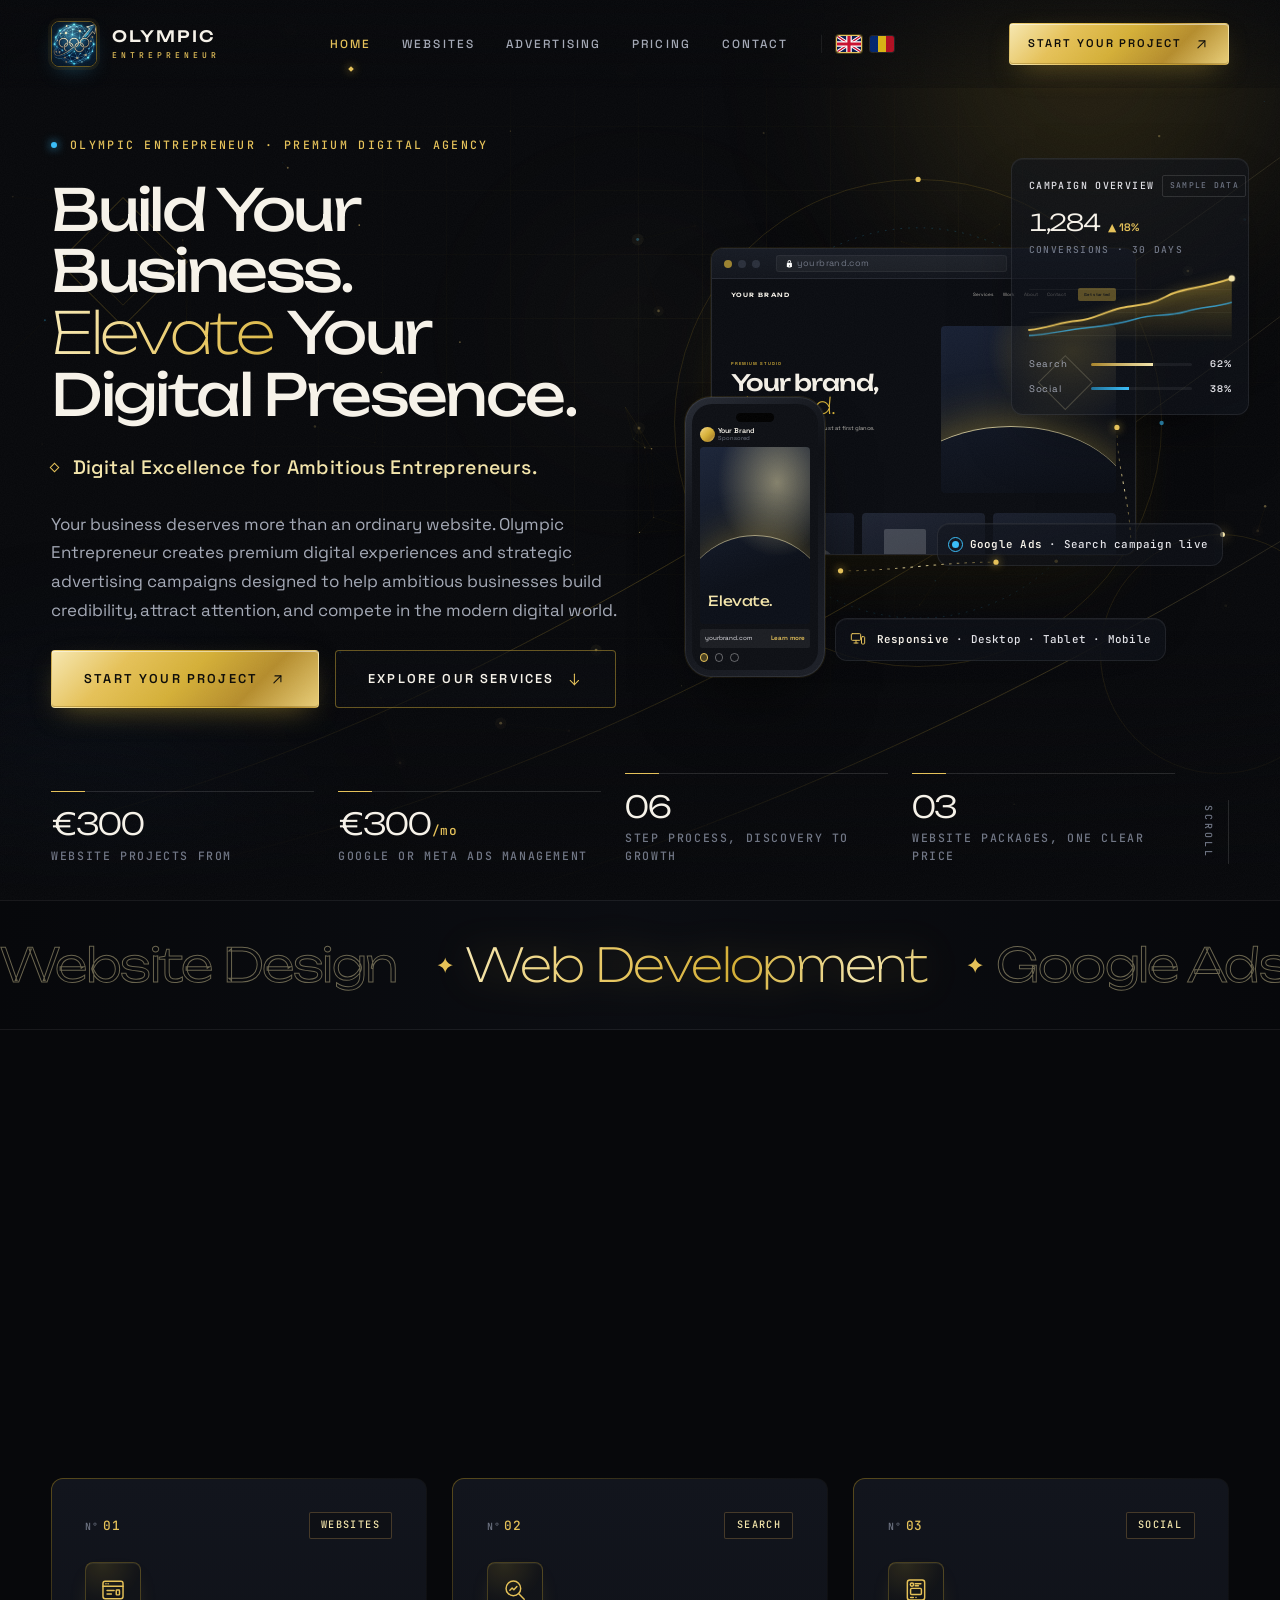
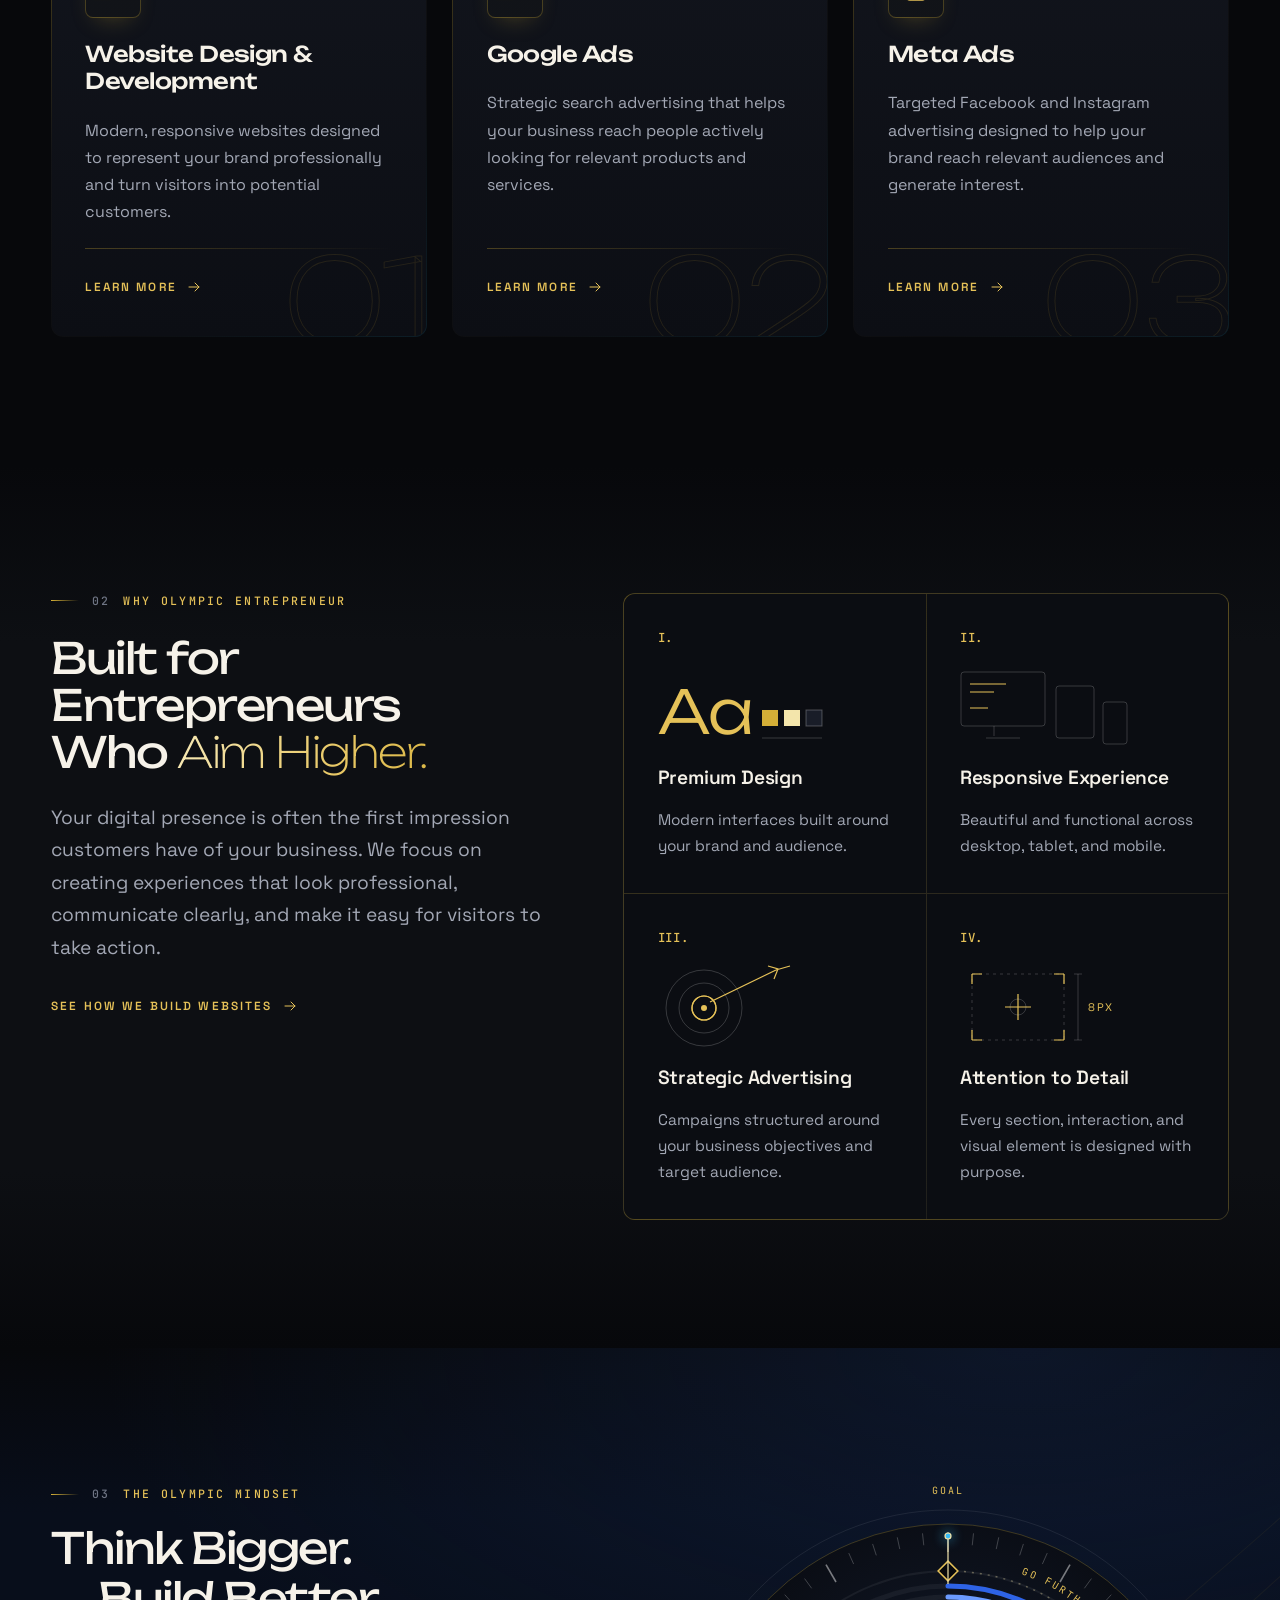
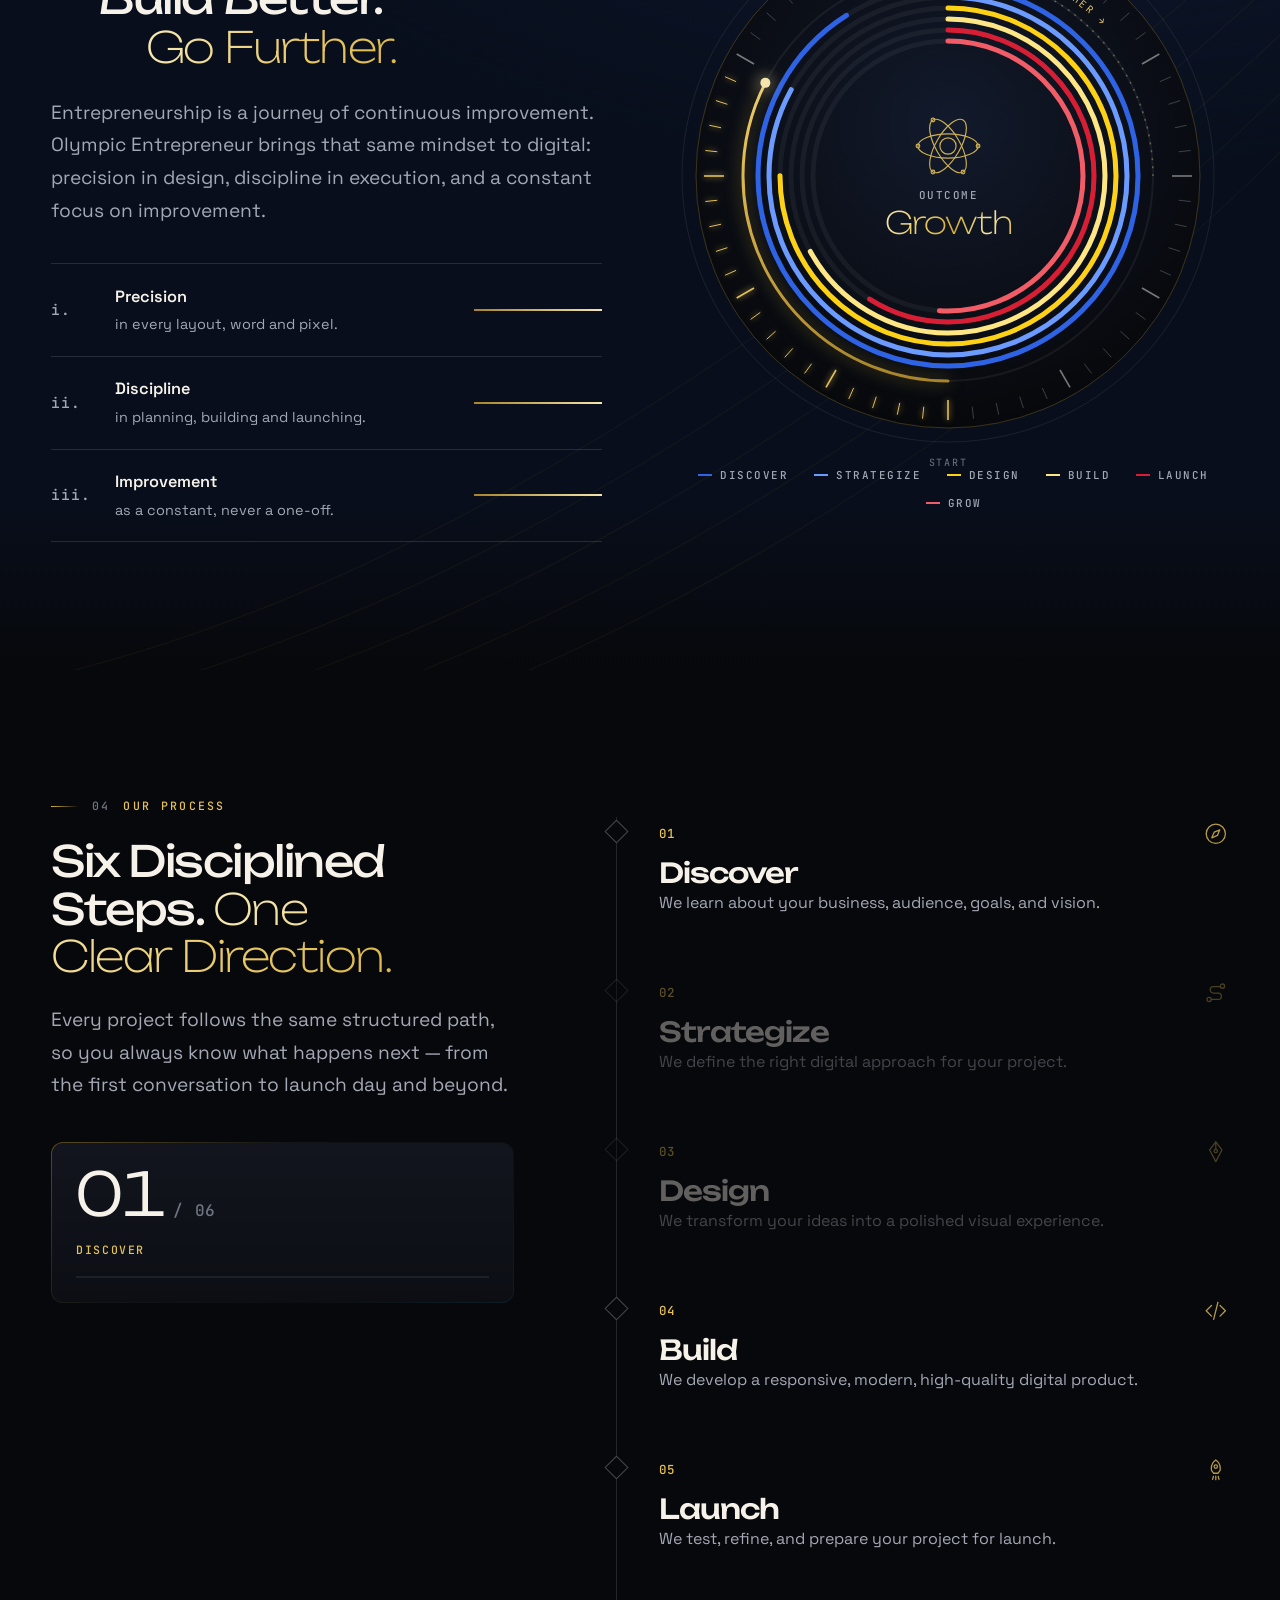
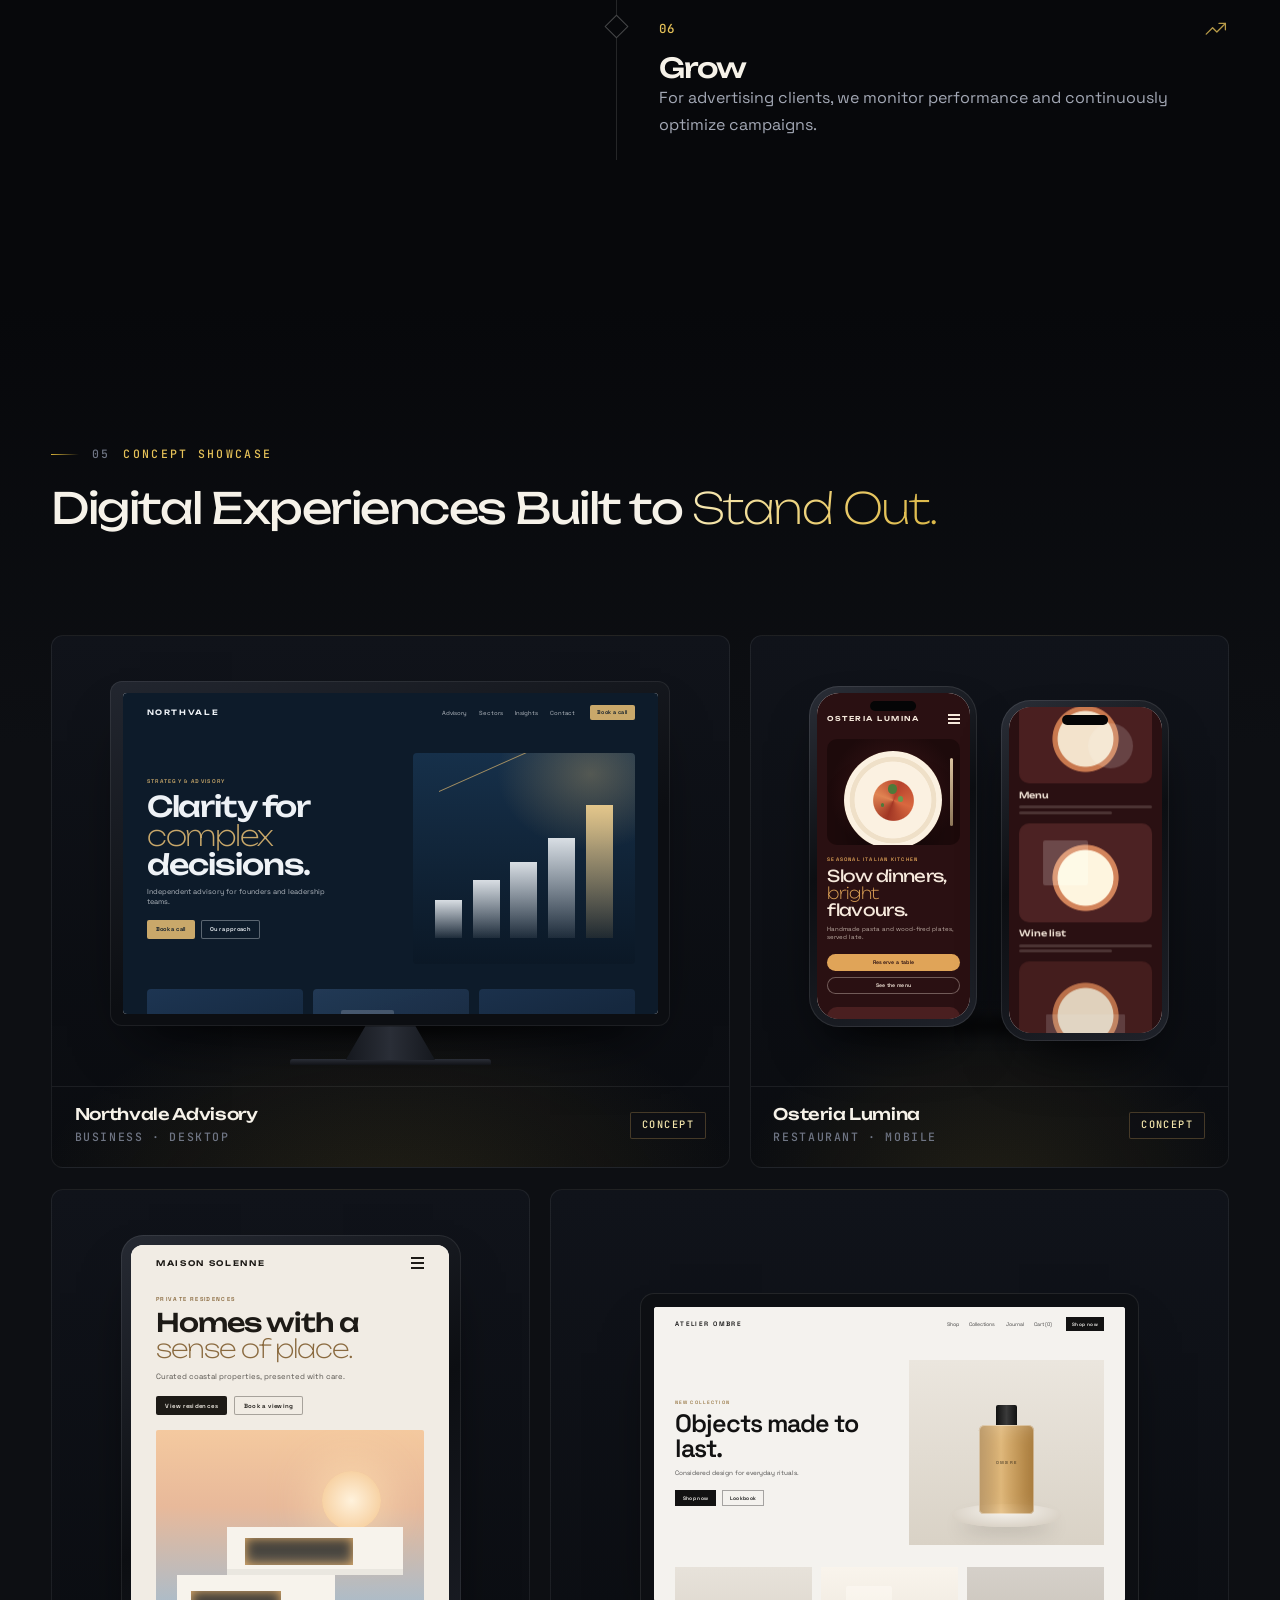
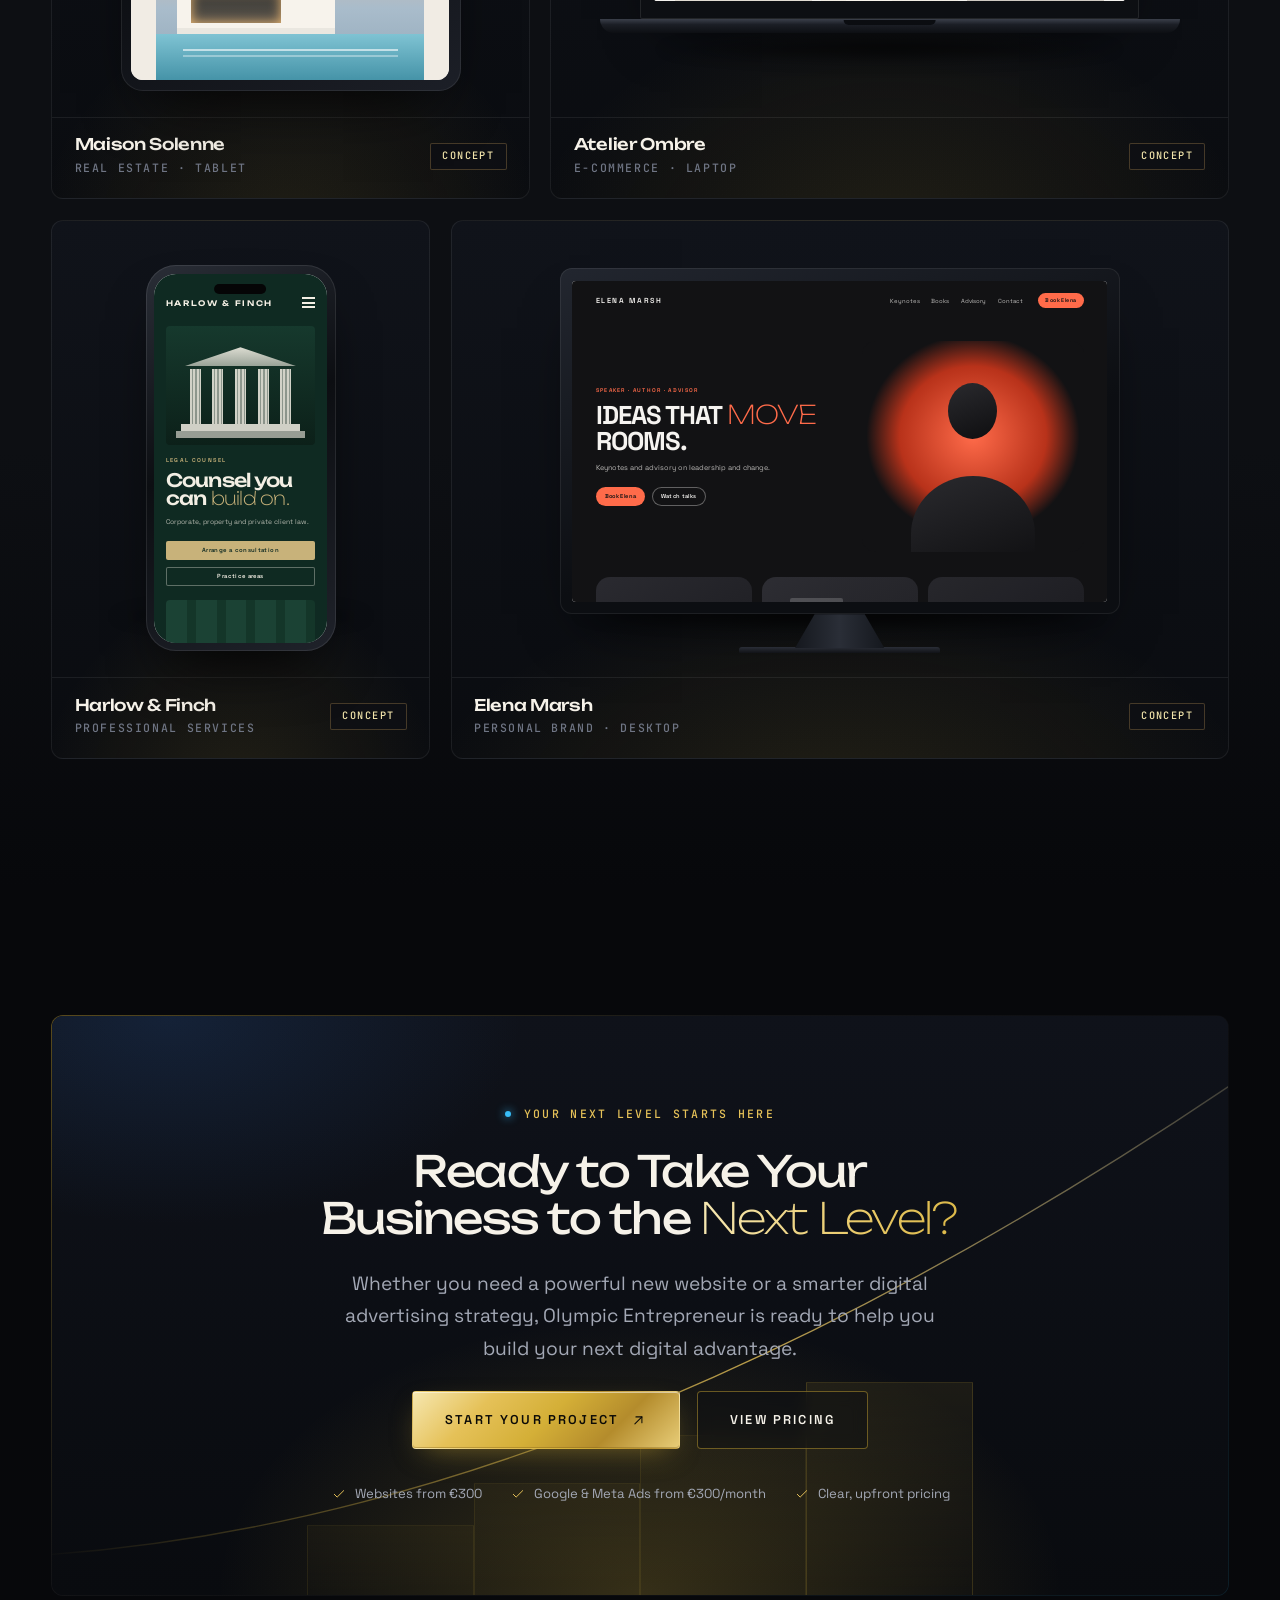
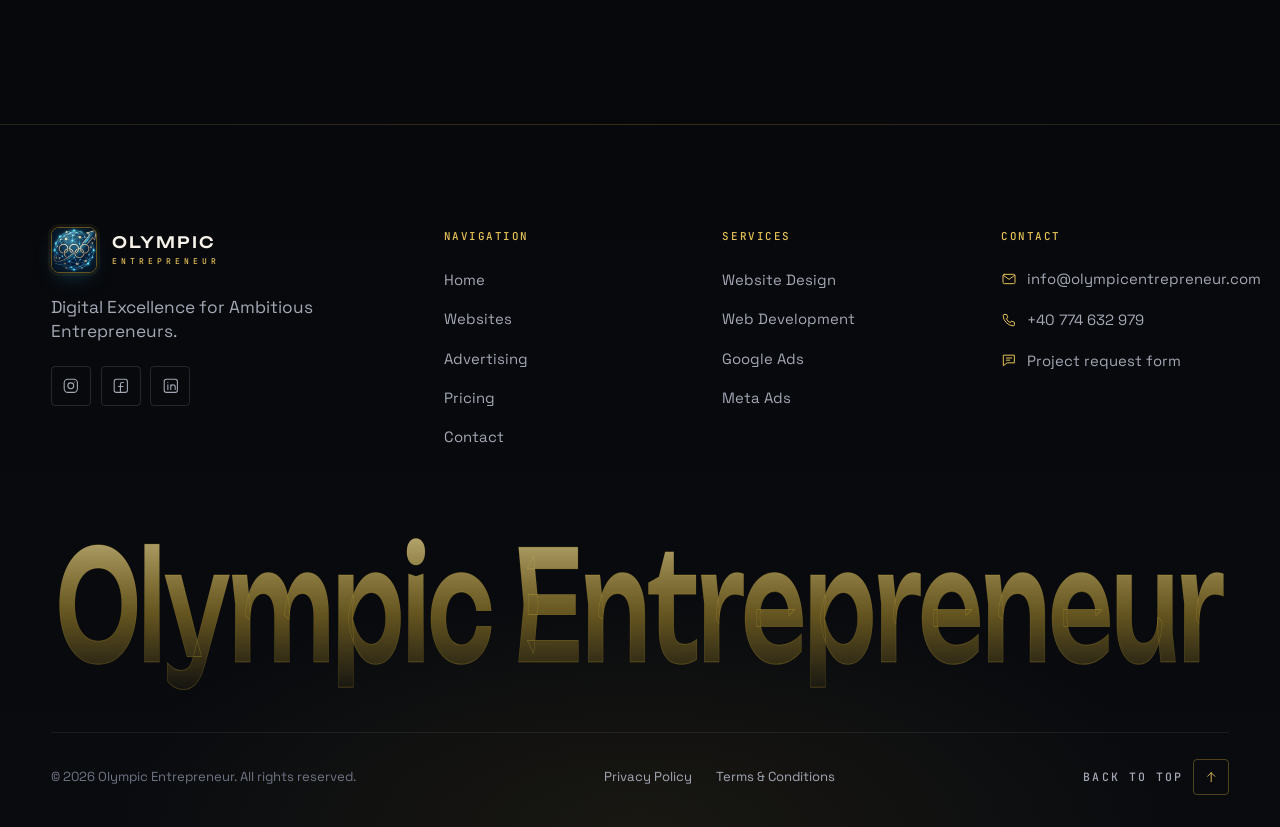
==== commit 87aa62af: "Romanian content edits, greyed-out flag fix, mobile top-bar language switcher Co-Authored-By: Claude" ====
--- a/index.html
+++ b/index.html
@@ -69,6 +69,10 @@
     </nav>
     <div class="nav__actions">
       <a class="btn btn--gold btn--sm" href="contact.html">Start Your Project <svg class="icon"><use href="#i-arrow-ur"/></svg></a>
+<div class="nav__lang nav__lang--top" role="group" aria-label="Language / Limbă">
+        <a class="lang-flag is-active" href="index.html" hreflang="en" lang="en" aria-current="true" aria-label="English (current)"><svg viewBox="0 0 60 40" xmlns="http://www.w3.org/2000/svg" aria-hidden="true" focusable="false"><rect width="60" height="40" fill="#0a1a4d"/><path d="M0,0 L60,40 M60,0 L0,40" stroke="#fff" stroke-width="8"/><path d="M0,0 L60,40 M60,0 L0,40" stroke="#c8102e" stroke-width="3.4"/><path d="M30,0 V40 M0,20 H60" stroke="#fff" stroke-width="14"/><path d="M30,0 V40 M0,20 H60" stroke="#c8102e" stroke-width="8"/></svg></a>
+        <a class="lang-flag" href="ro/index.html" hreflang="ro" lang="ro" aria-label="Română"><svg viewBox="0 0 60 40" xmlns="http://www.w3.org/2000/svg" aria-hidden="true" focusable="false"><rect width="20" height="40" fill="#002b7f"/><rect x="20" width="20" height="40" fill="#fcd116"/><rect x="40" width="20" height="40" fill="#ce1126"/></svg></a>
+      </div>
       <button class="burger" type="button" aria-label="Open menu" aria-expanded="false" aria-controls="menu" data-burger><span></span><span></span><span></span></button>
     </div>
   </div>
--- a/assets/css/styles.css
+++ b/assets/css/styles.css
@@ -414,6 +414,10 @@
 .lang-flag:hover { opacity: 1; border-color: rgba(212, 175, 55, 0.55); transform: translateY(-1px); box-shadow: 0 8px 16px -9px rgba(212, 175, 55, 0.55); }
 .lang-flag:active { transform: translateY(0) scale(0.94); }
 .lang-flag.is-active { opacity: 1; border-color: var(--gold-2); box-shadow: 0 0 0 1px rgba(212, 175, 55, 0.28), 0 8px 18px -9px rgba(212, 175, 55, 0.6); cursor: default; }
+
+/* The copy that sits in nav__actions, next to the burger — hidden until the desktop
+   nav__links (and the flags inside it) disappear at the mobile breakpoint. */
+.nav__lang--top { display: none; }
 
 .menu__lang { display: flex; align-items: center; gap: 0.6rem; margin-top: 0.4rem; }
 .menu__lang .lang-flag { width: 30px; height: 21px; }
@@ -1420,6 +1424,7 @@
   .nav__links { display: none; }
   .burger { display: block; }
   .nav__actions .btn { display: none; }
+  .nav__lang--top { display: flex; align-items: center; gap: 0.4rem; padding: 0; margin: 0; border-left: 0; }
   .kpis { grid-template-columns: repeat(4, minmax(0, 1fr)); }
   .kpis .kpi:nth-child(7) { grid-column: span 1; }
   .opts { grid-template-columns: repeat(2, minmax(0, 1fr)); }
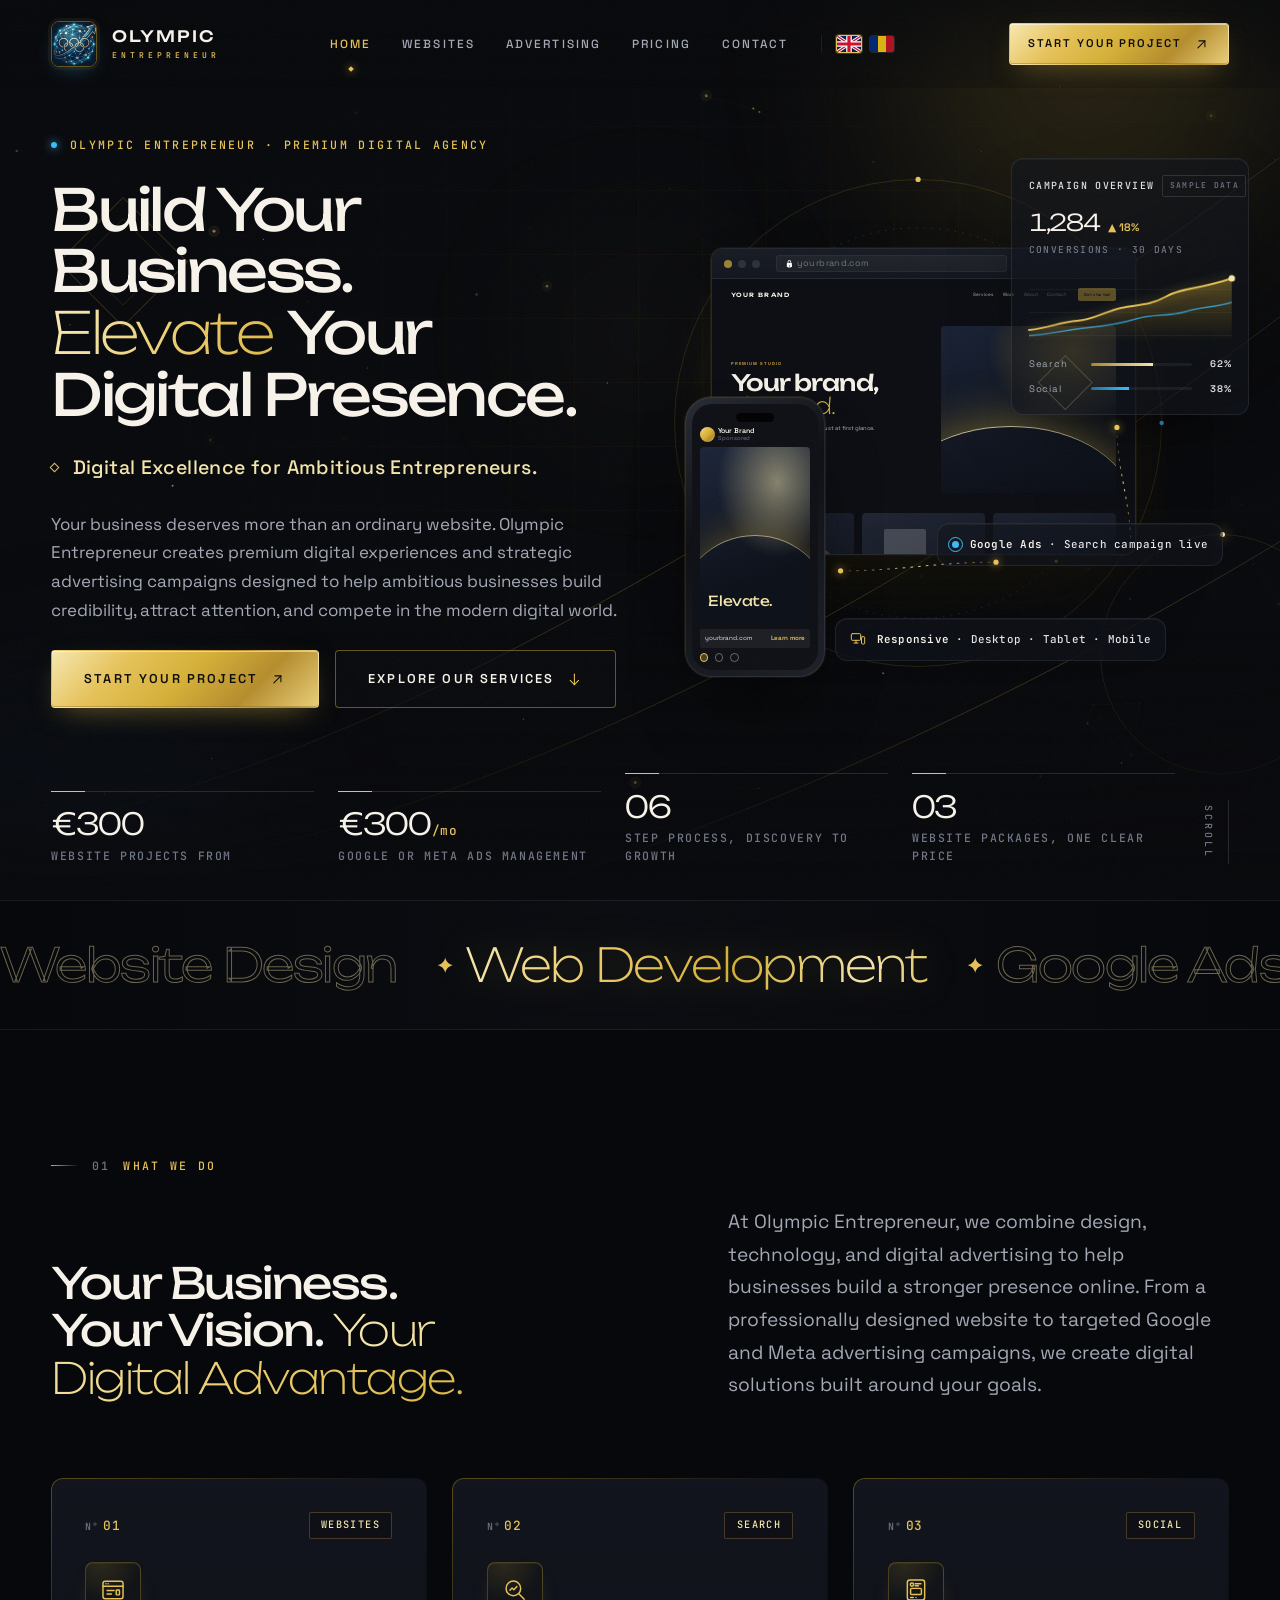
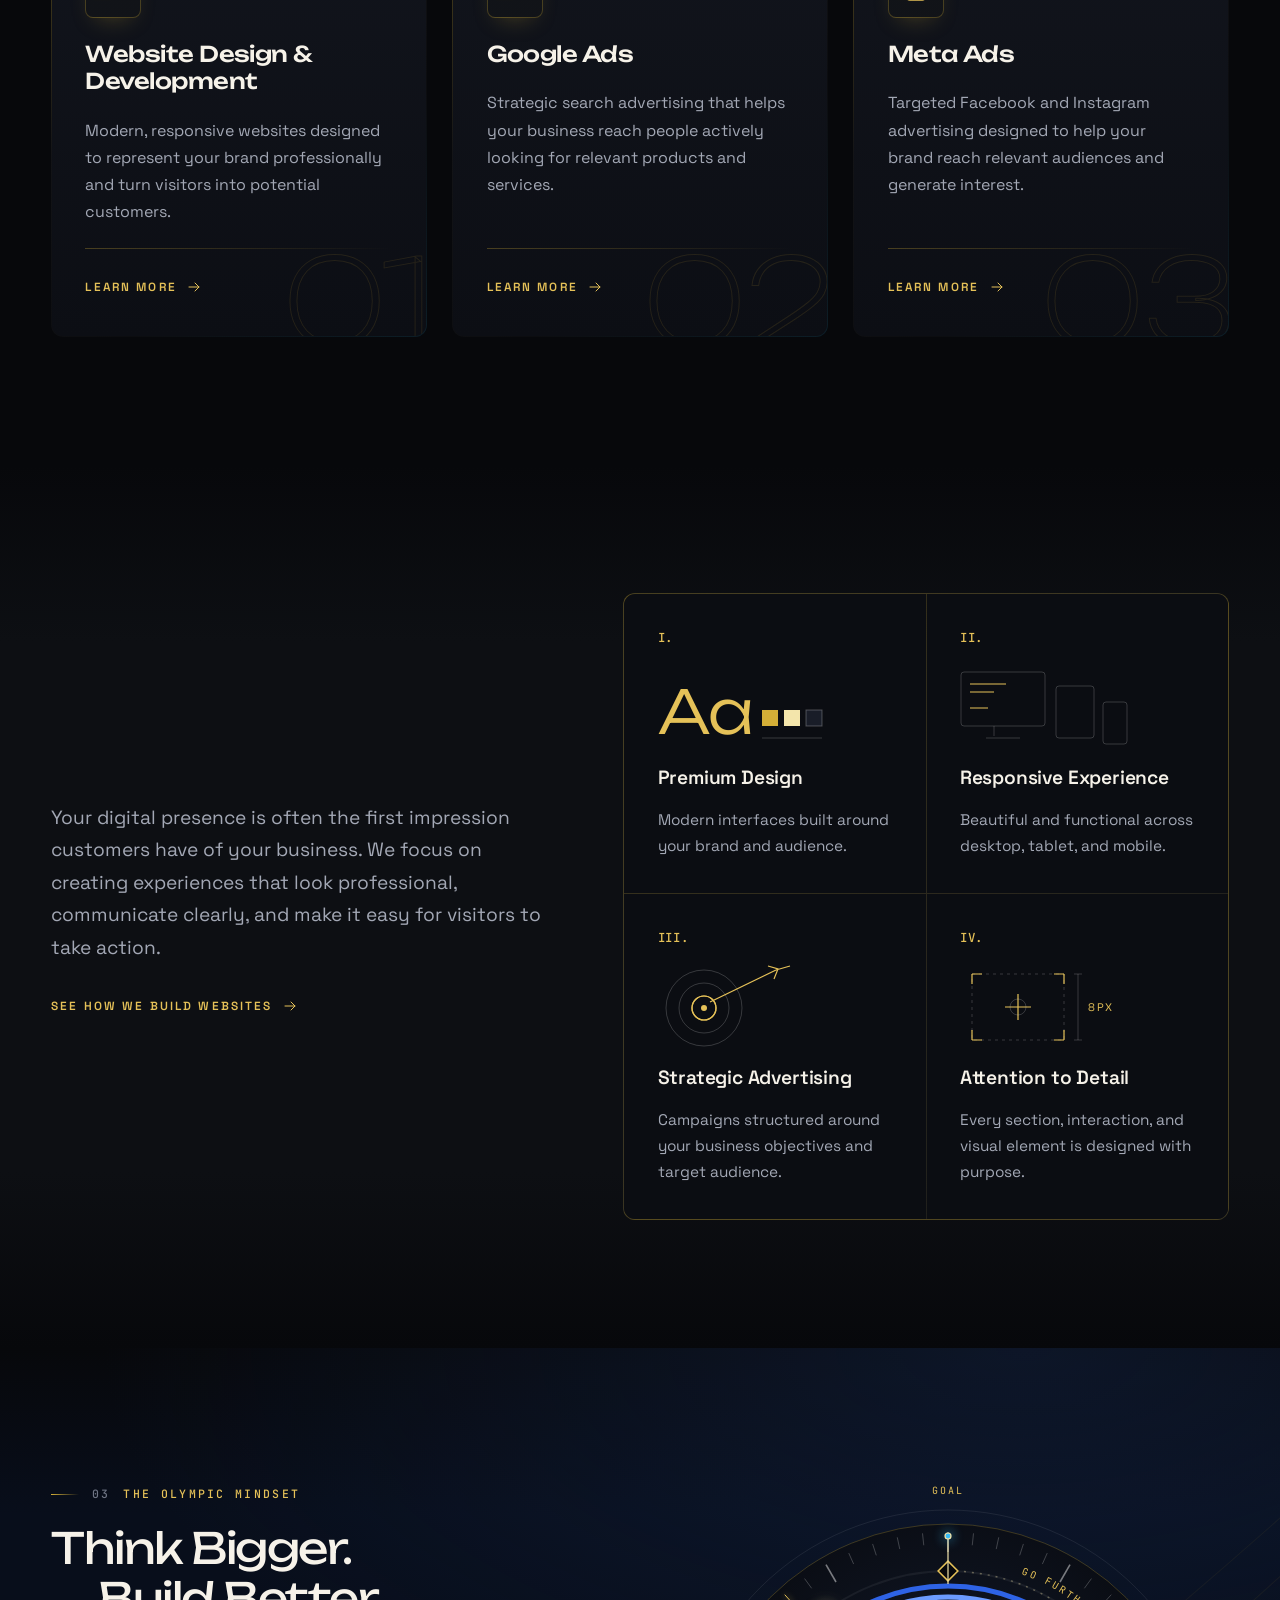
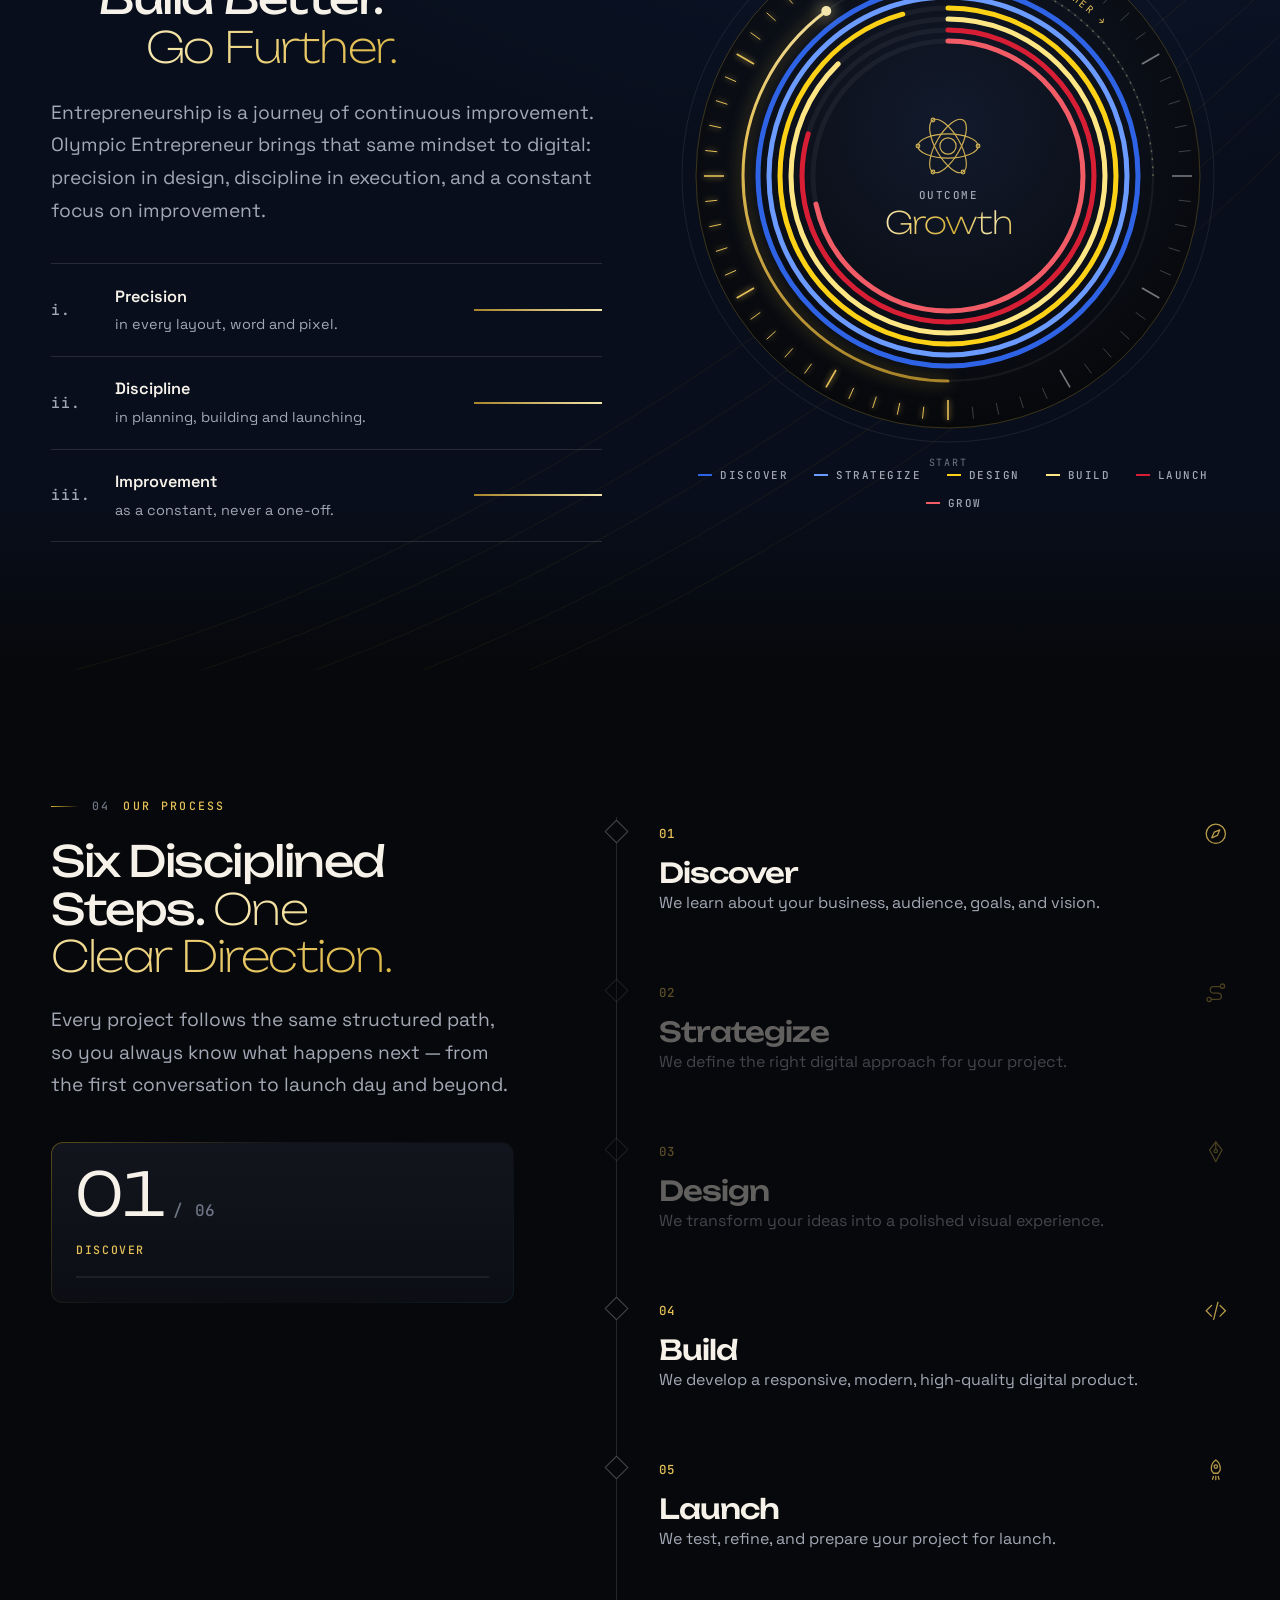
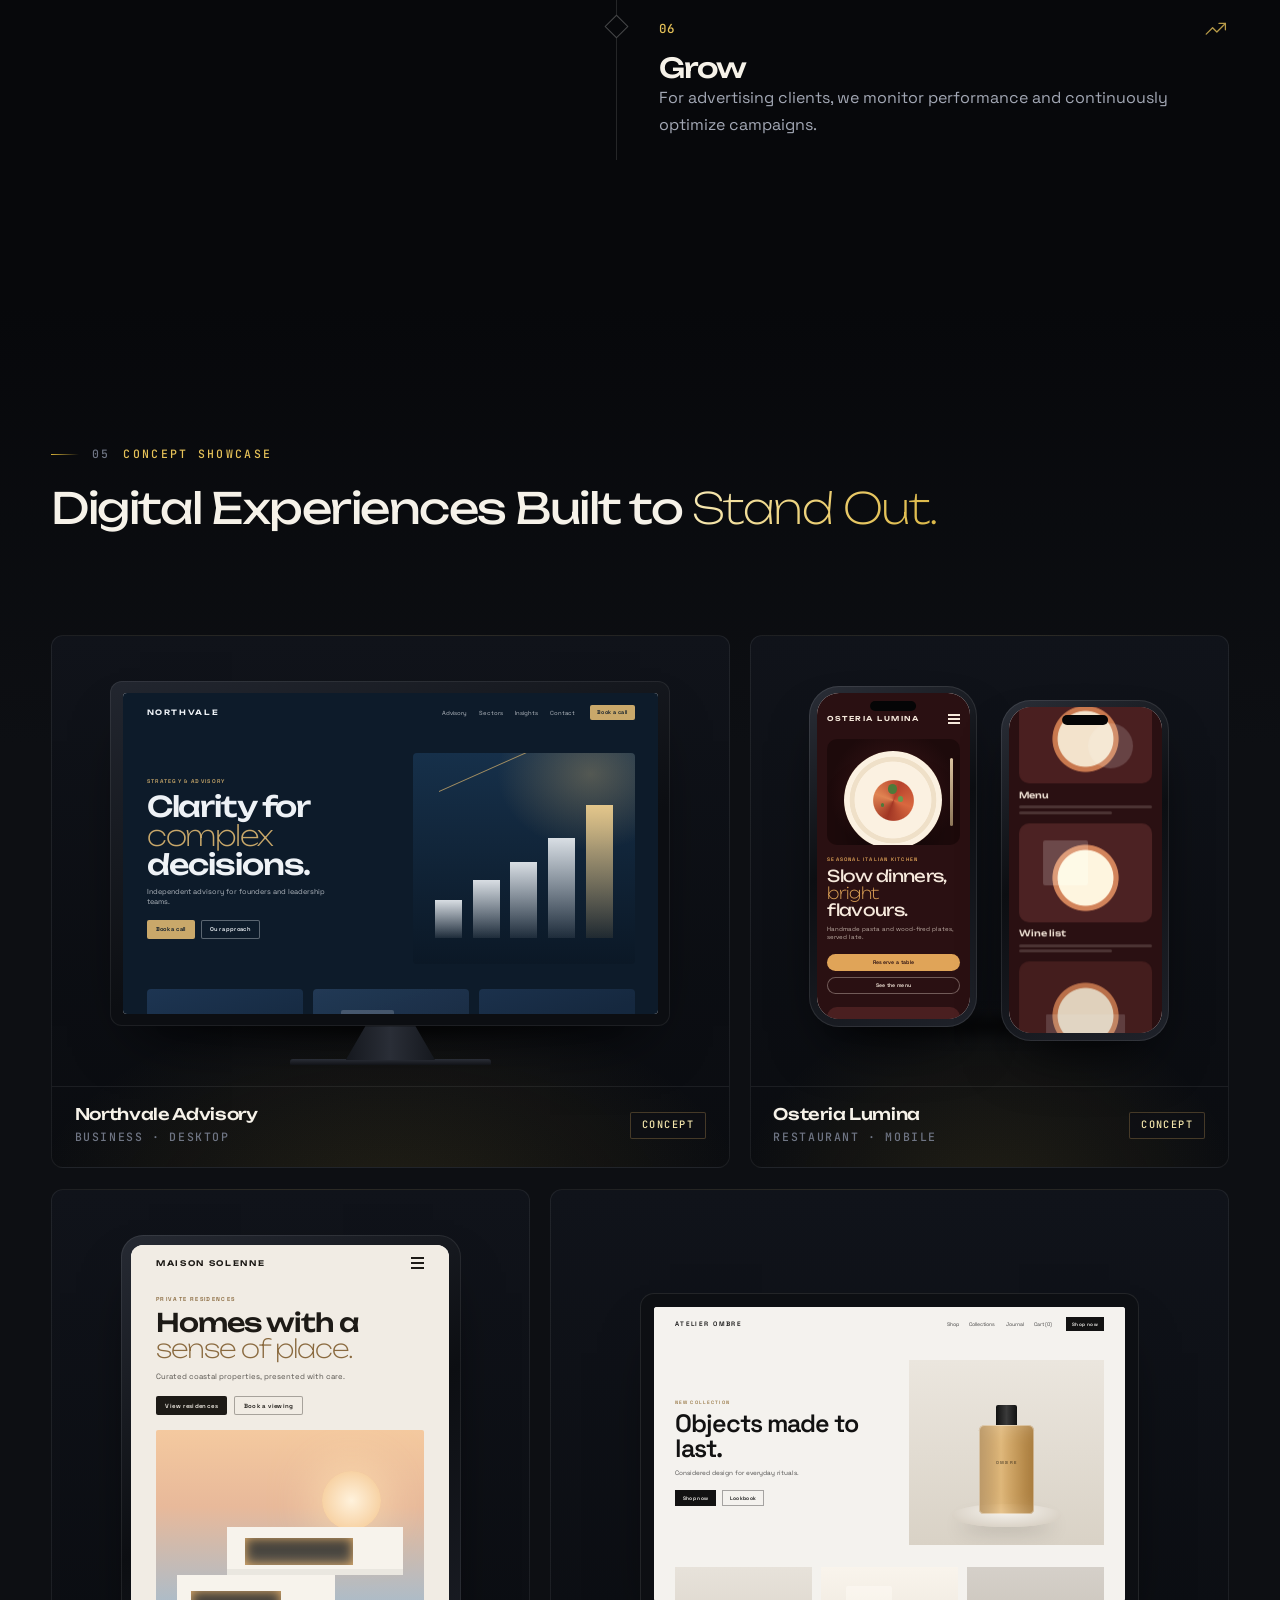
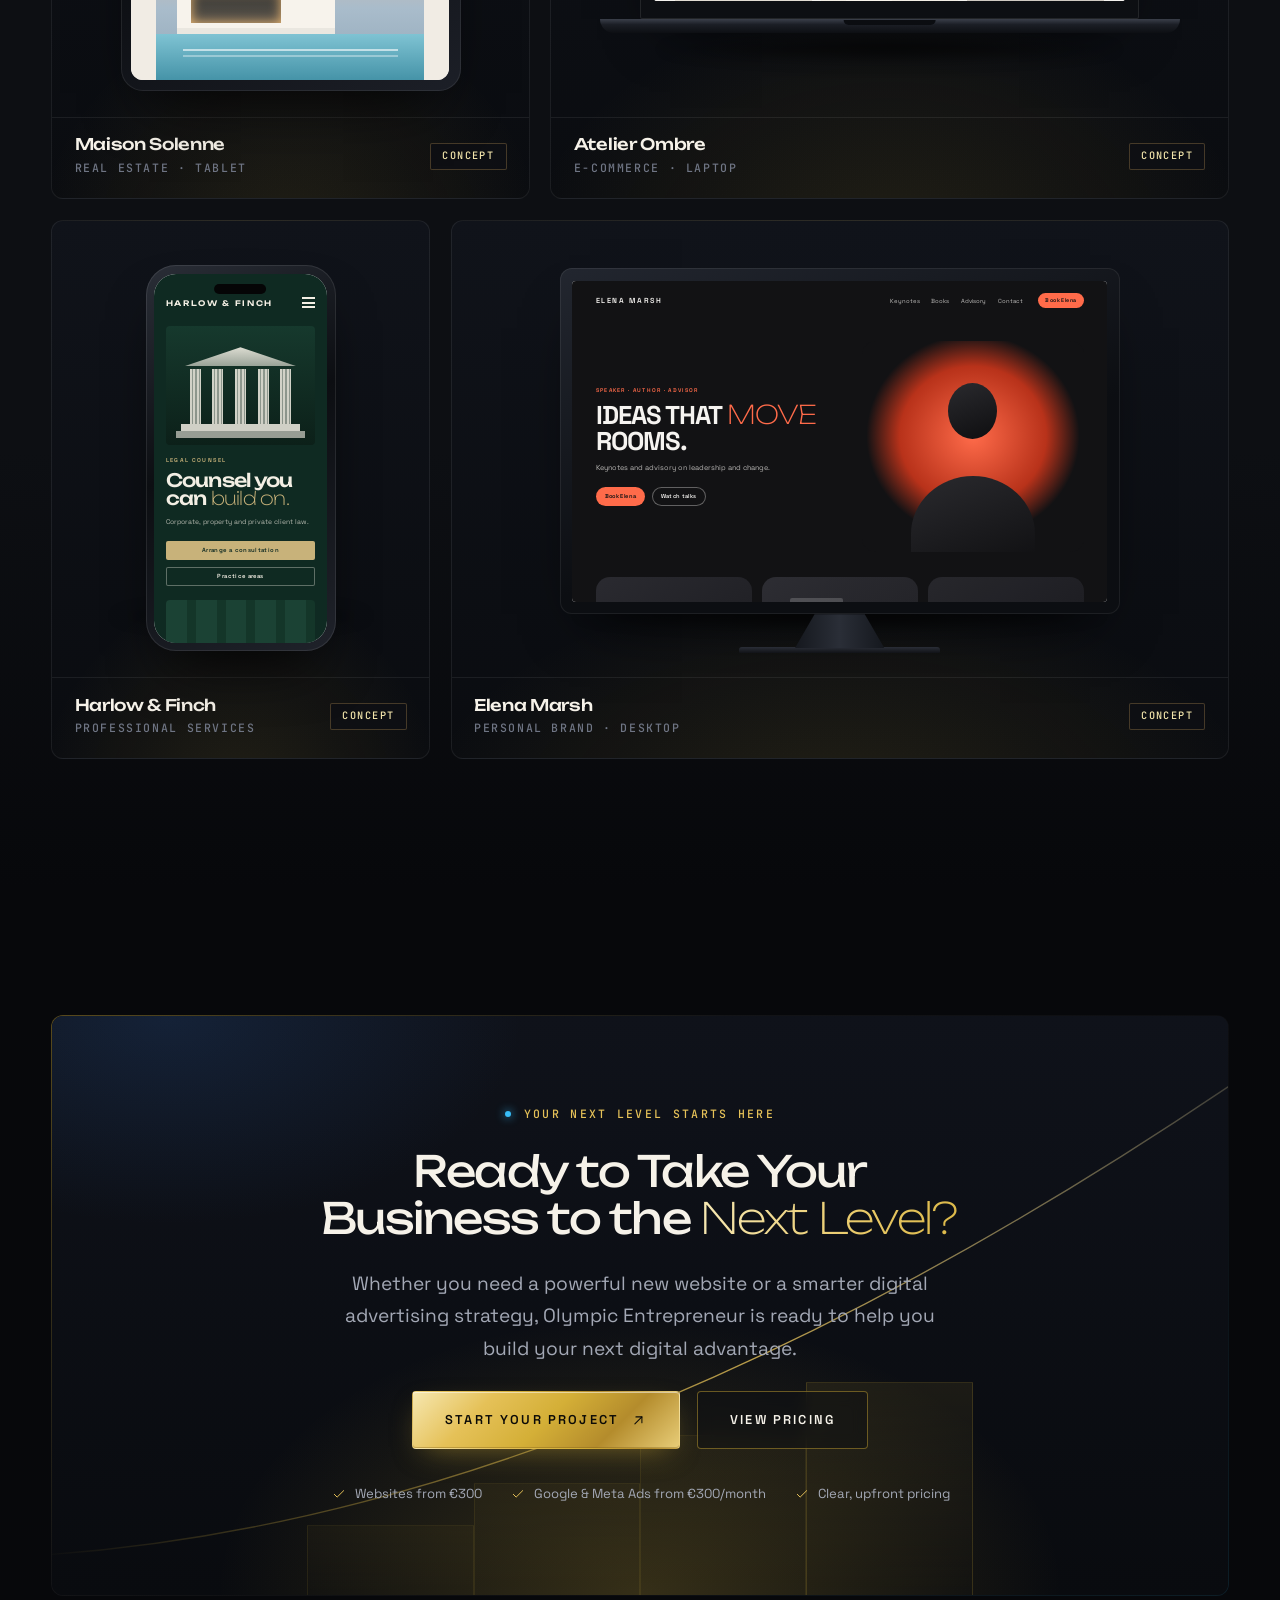
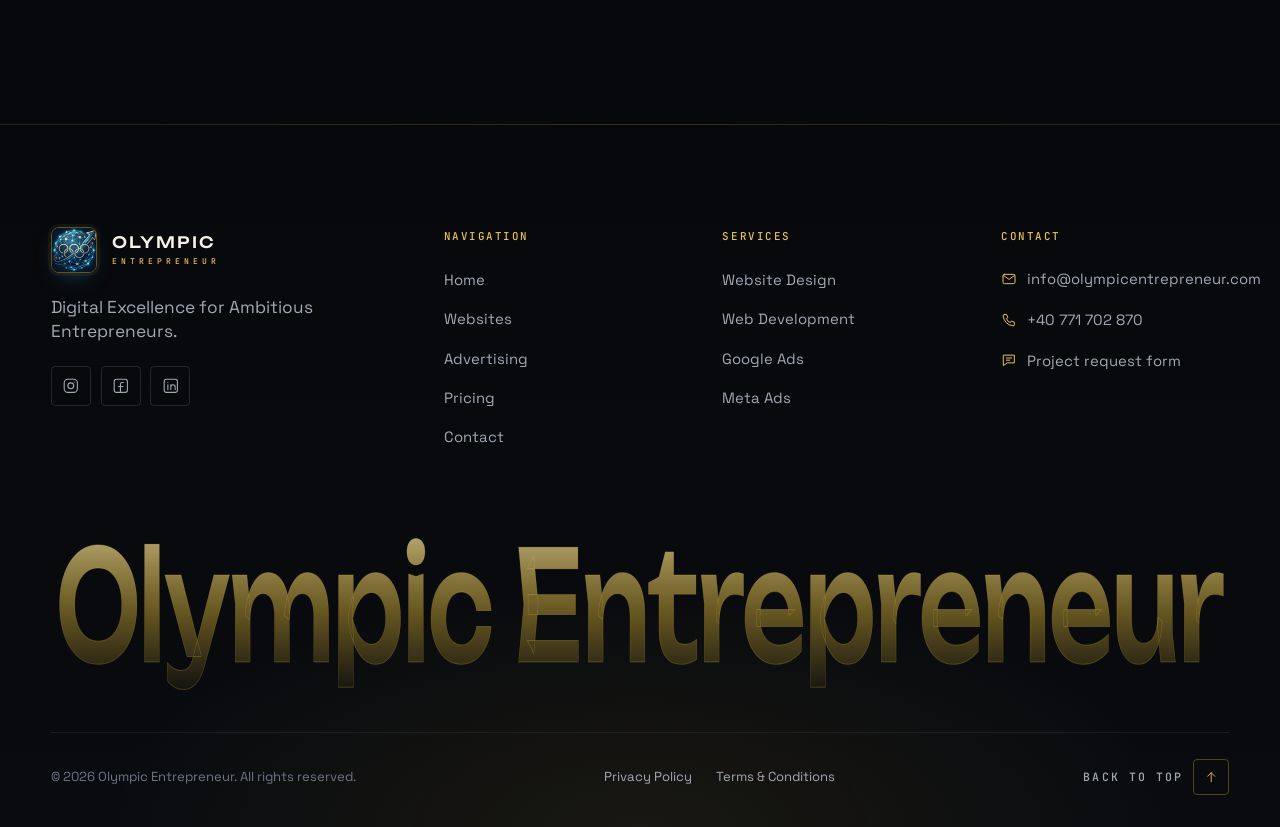
==== commit faec9e63: "Update phone number to +40 771 702 870 Co-Authored-By: Claude Sonnet 5.5 <noreply@anthropic.com> Cla" ====
--- a/index.html
+++ b/index.html
@@ -626,7 +626,7 @@
         <h4>Contact</h4>
         <ul class="footer__list">
           <li><a href="mailto:info@olympicentrepreneur.com"><svg class="icon"><use href="#i-mail"/></svg>info@olympicentrepreneur.com</a></li>
-          <li><a href="tel:+40774632979"><svg class="icon"><use href="#i-phone"/></svg>+40 774 632 979</a></li>
+          <li><a href="tel:+40771702870"><svg class="icon"><use href="#i-phone"/></svg>+40 771 702 870</a></li>
           <li><a href="contact.html"><svg class="icon"><use href="#i-message"/></svg>Project request form</a></li>
         </ul>
       </div>
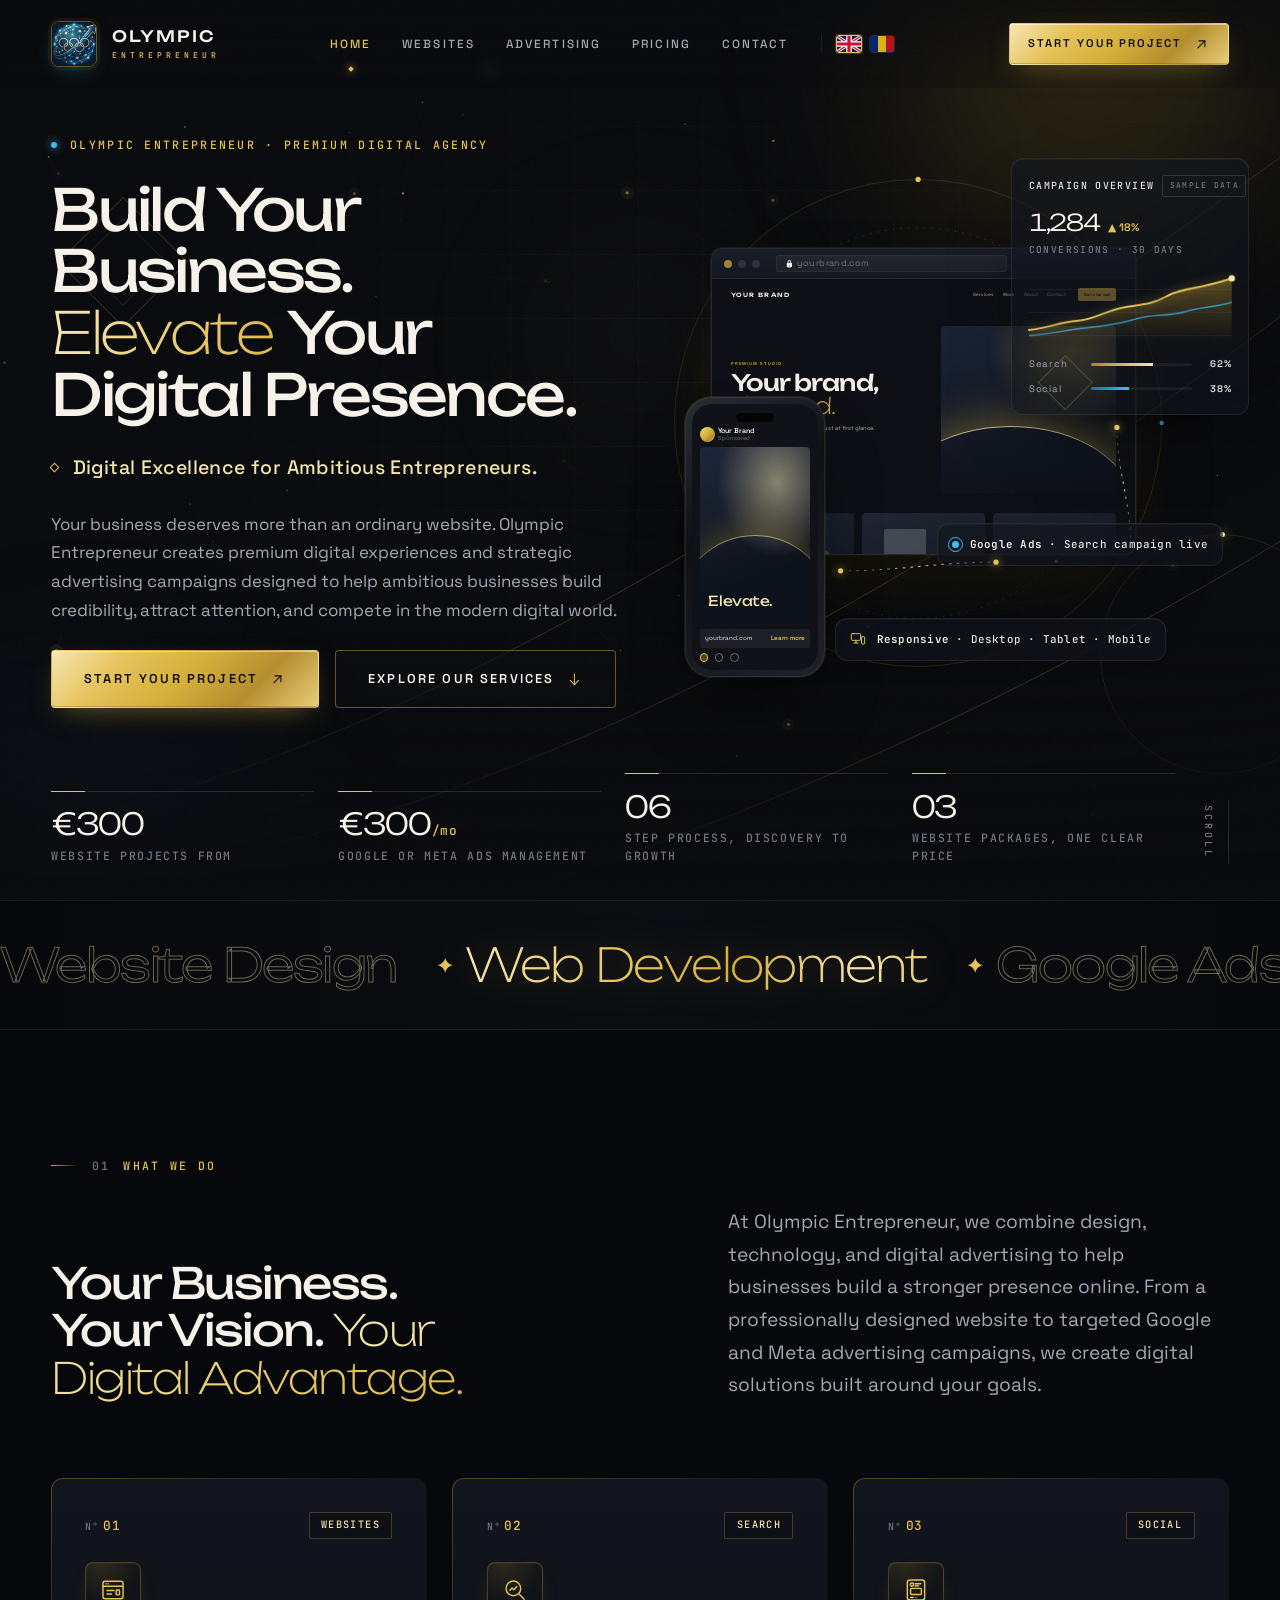
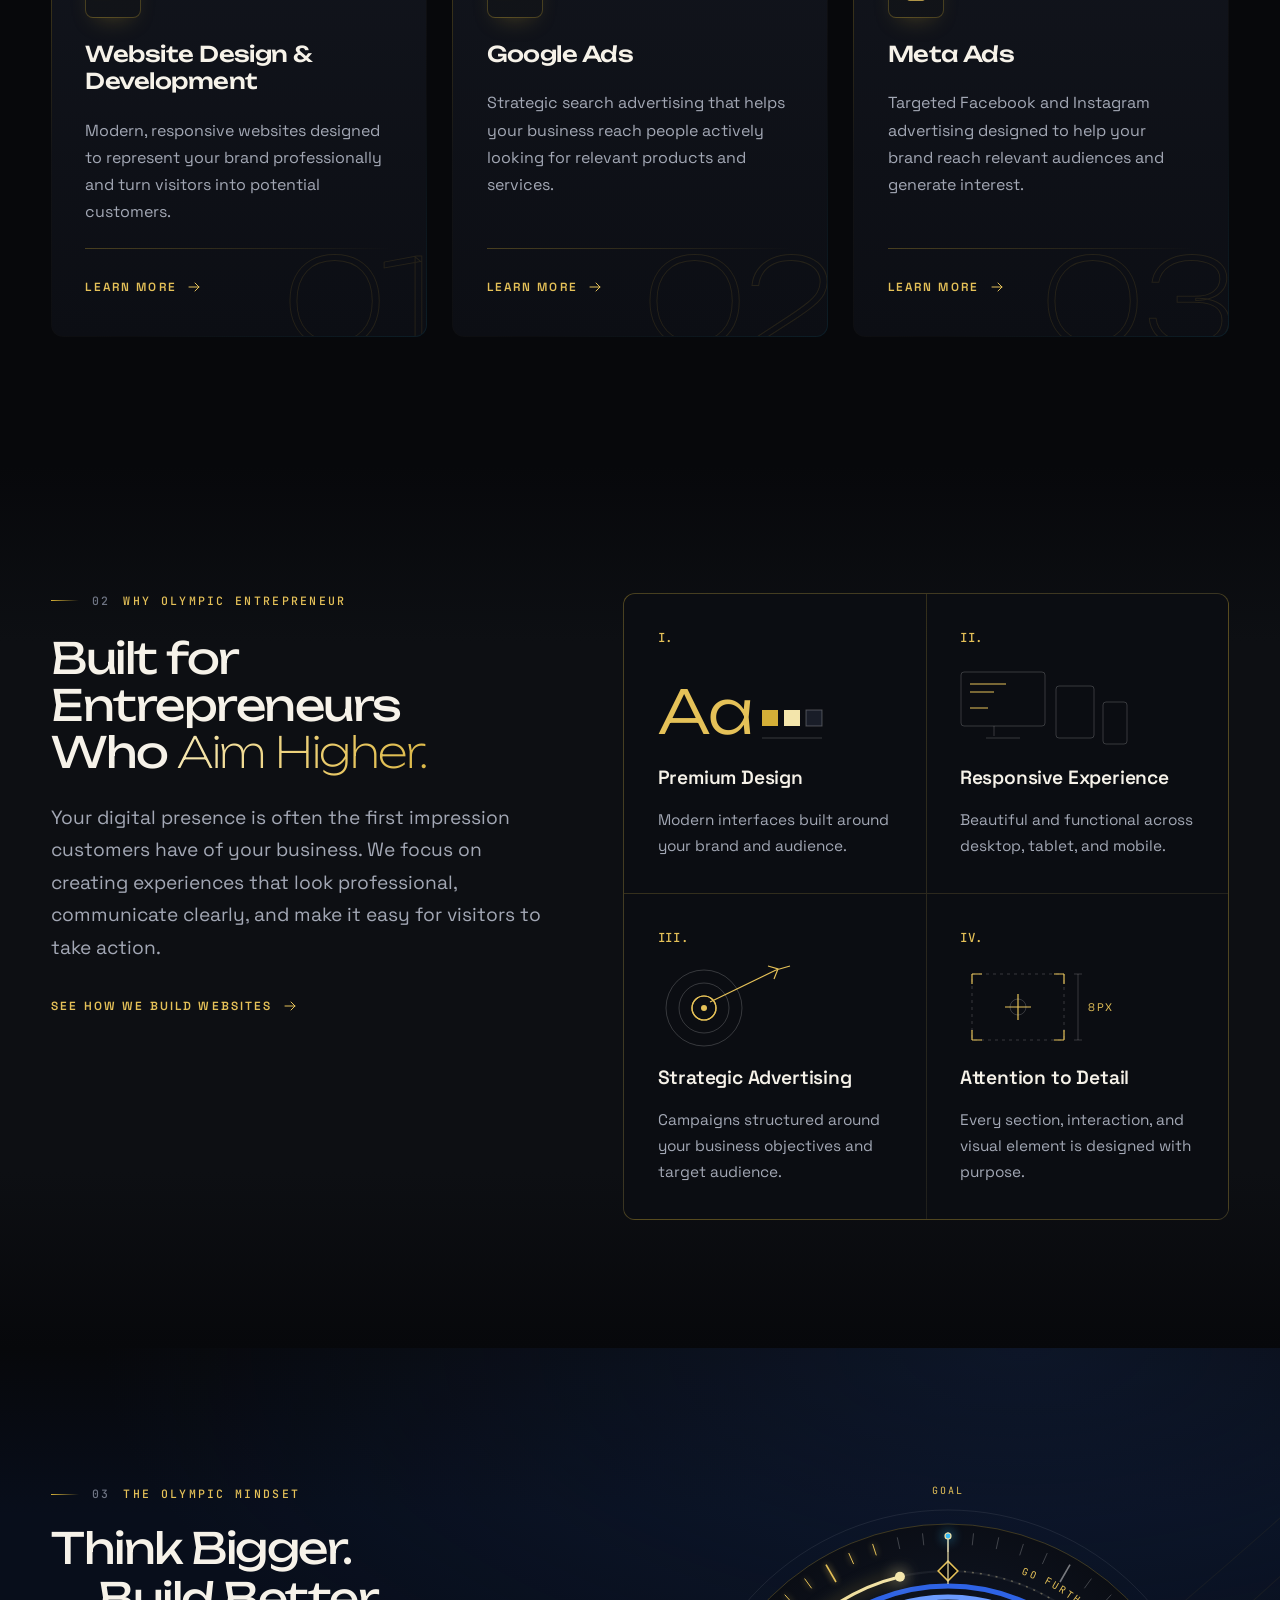
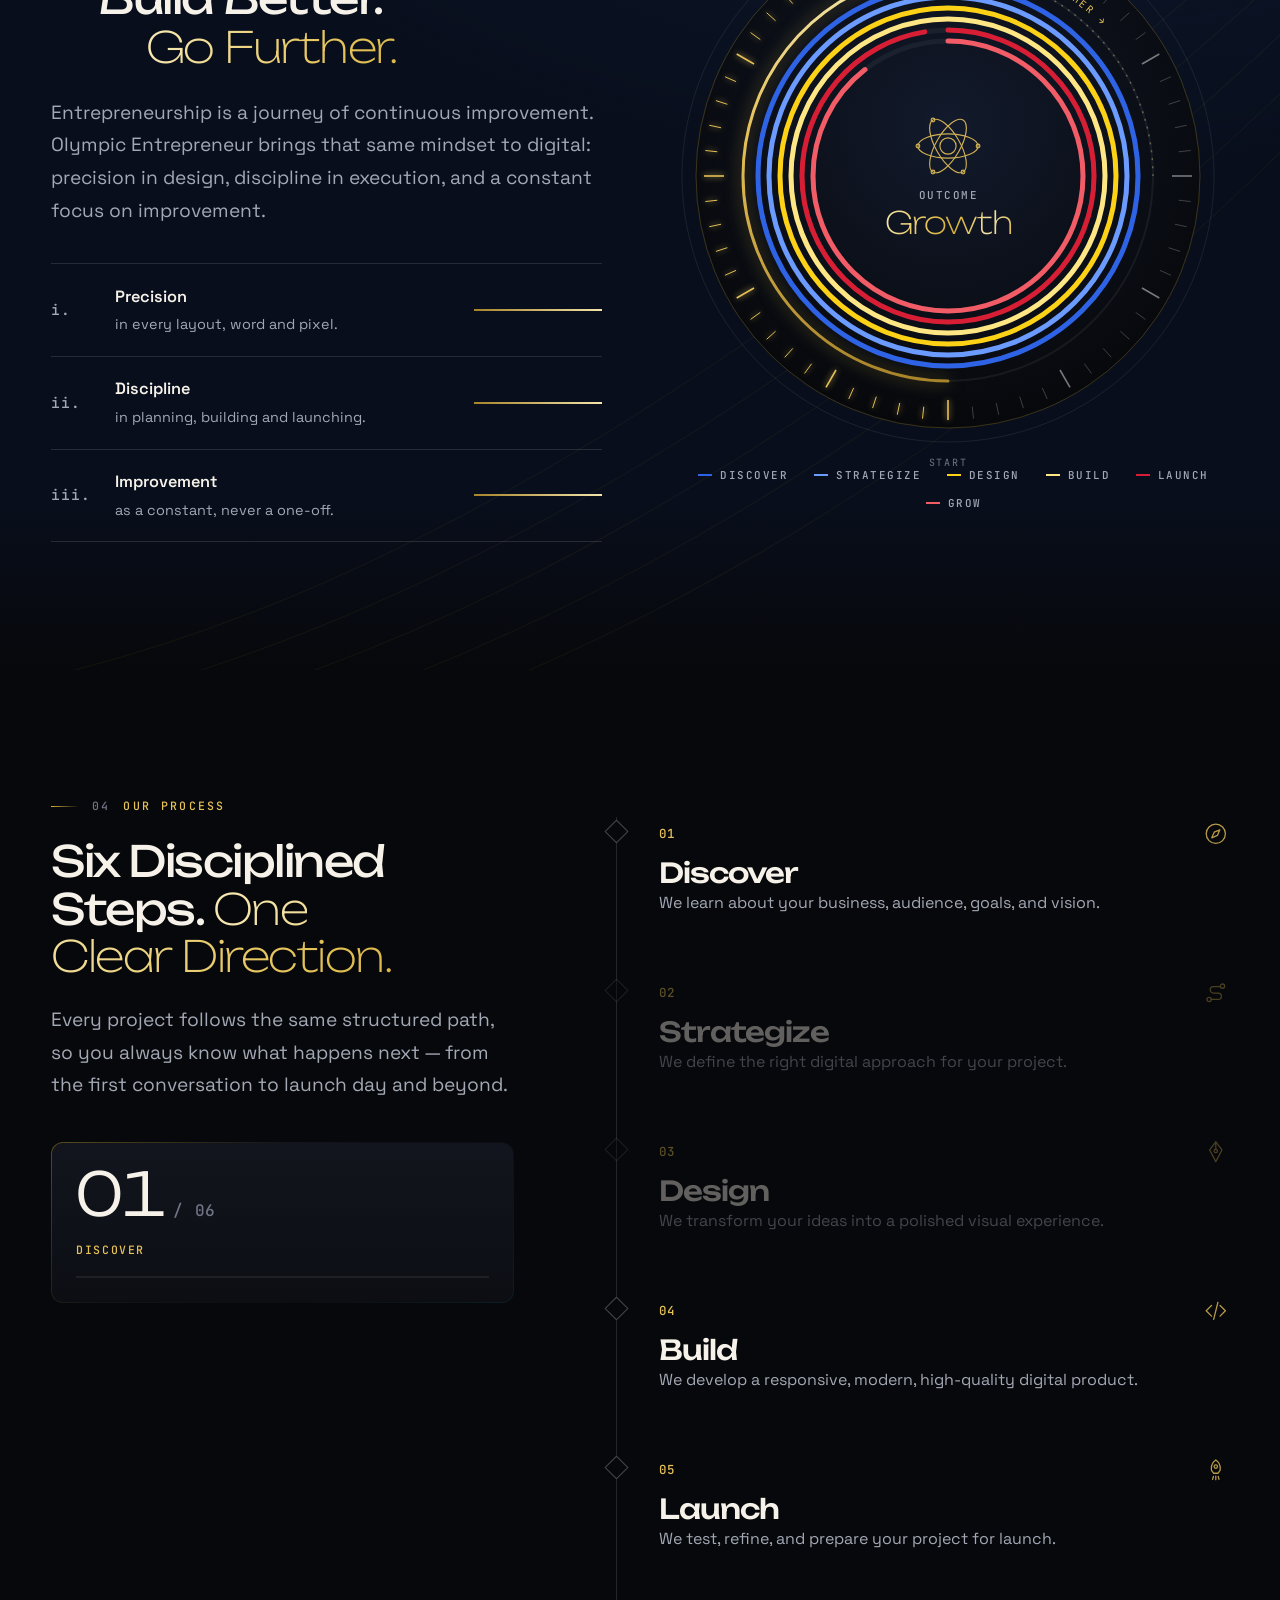
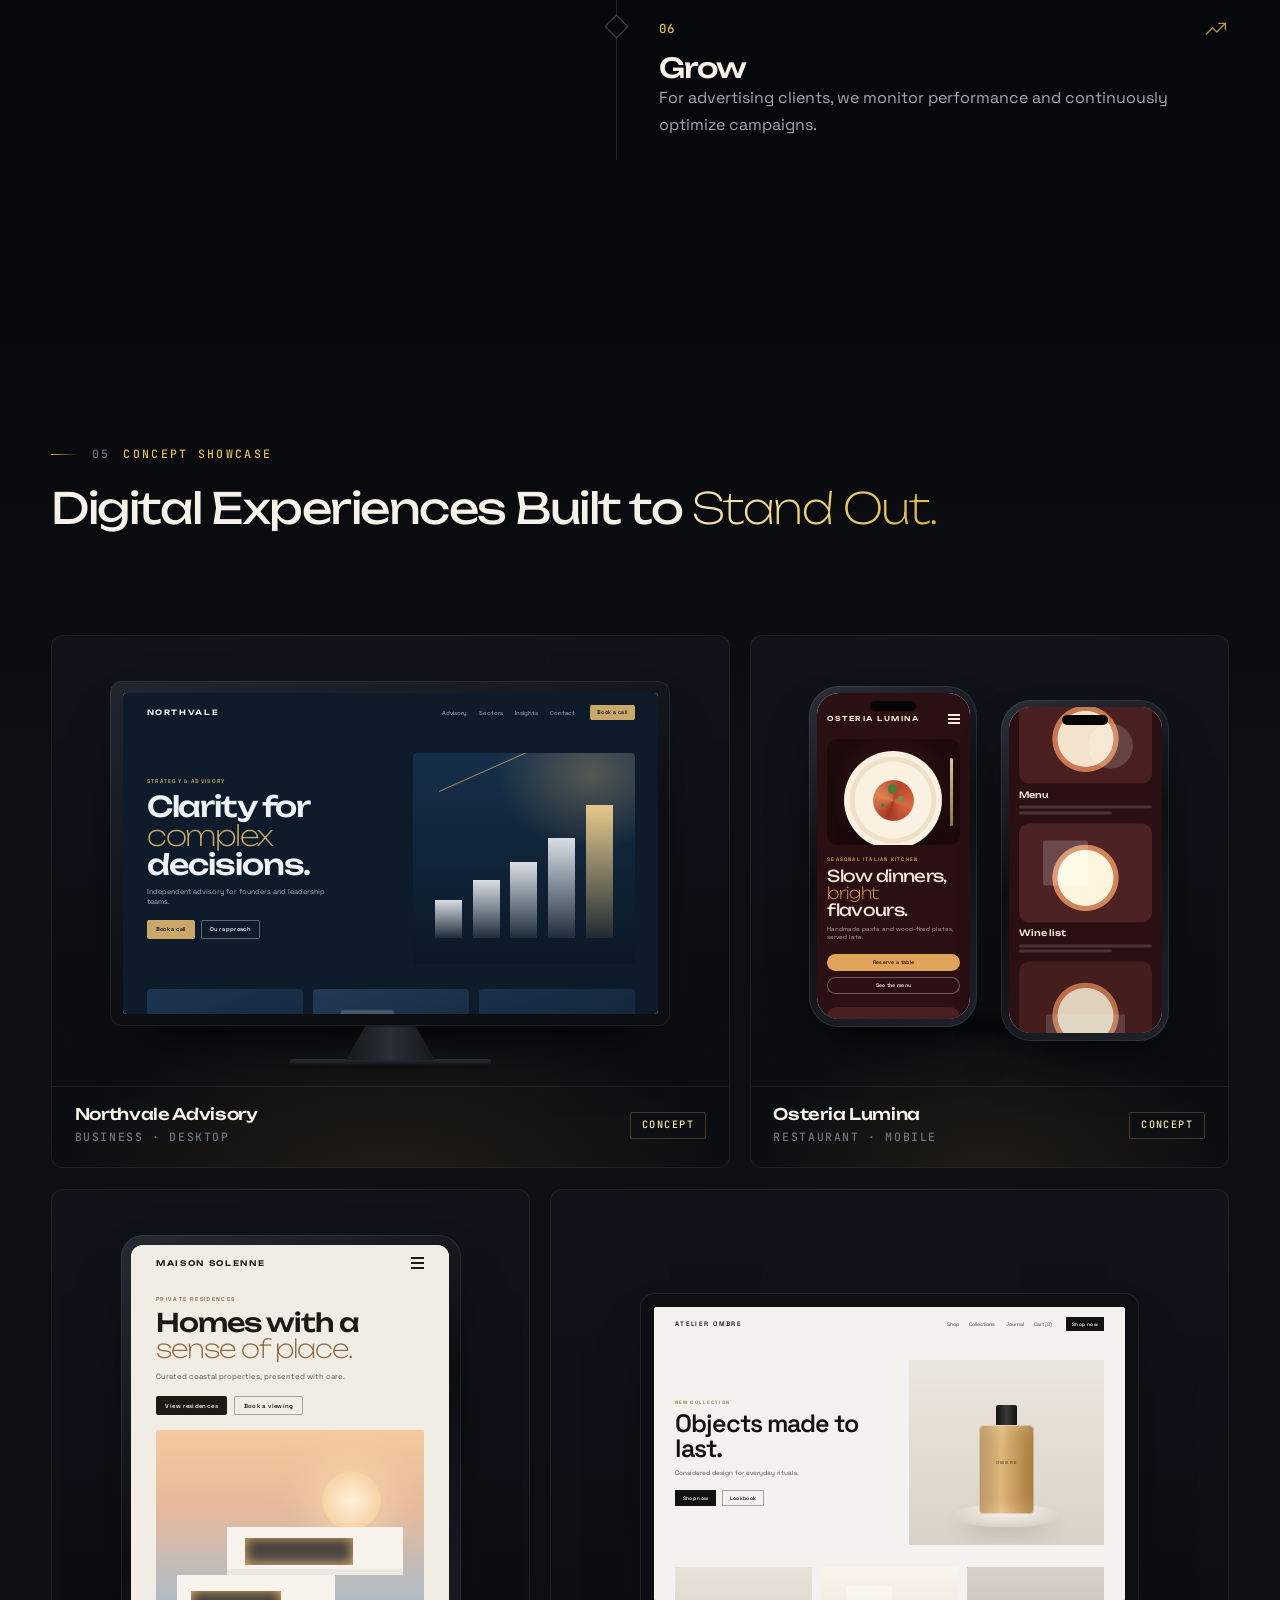
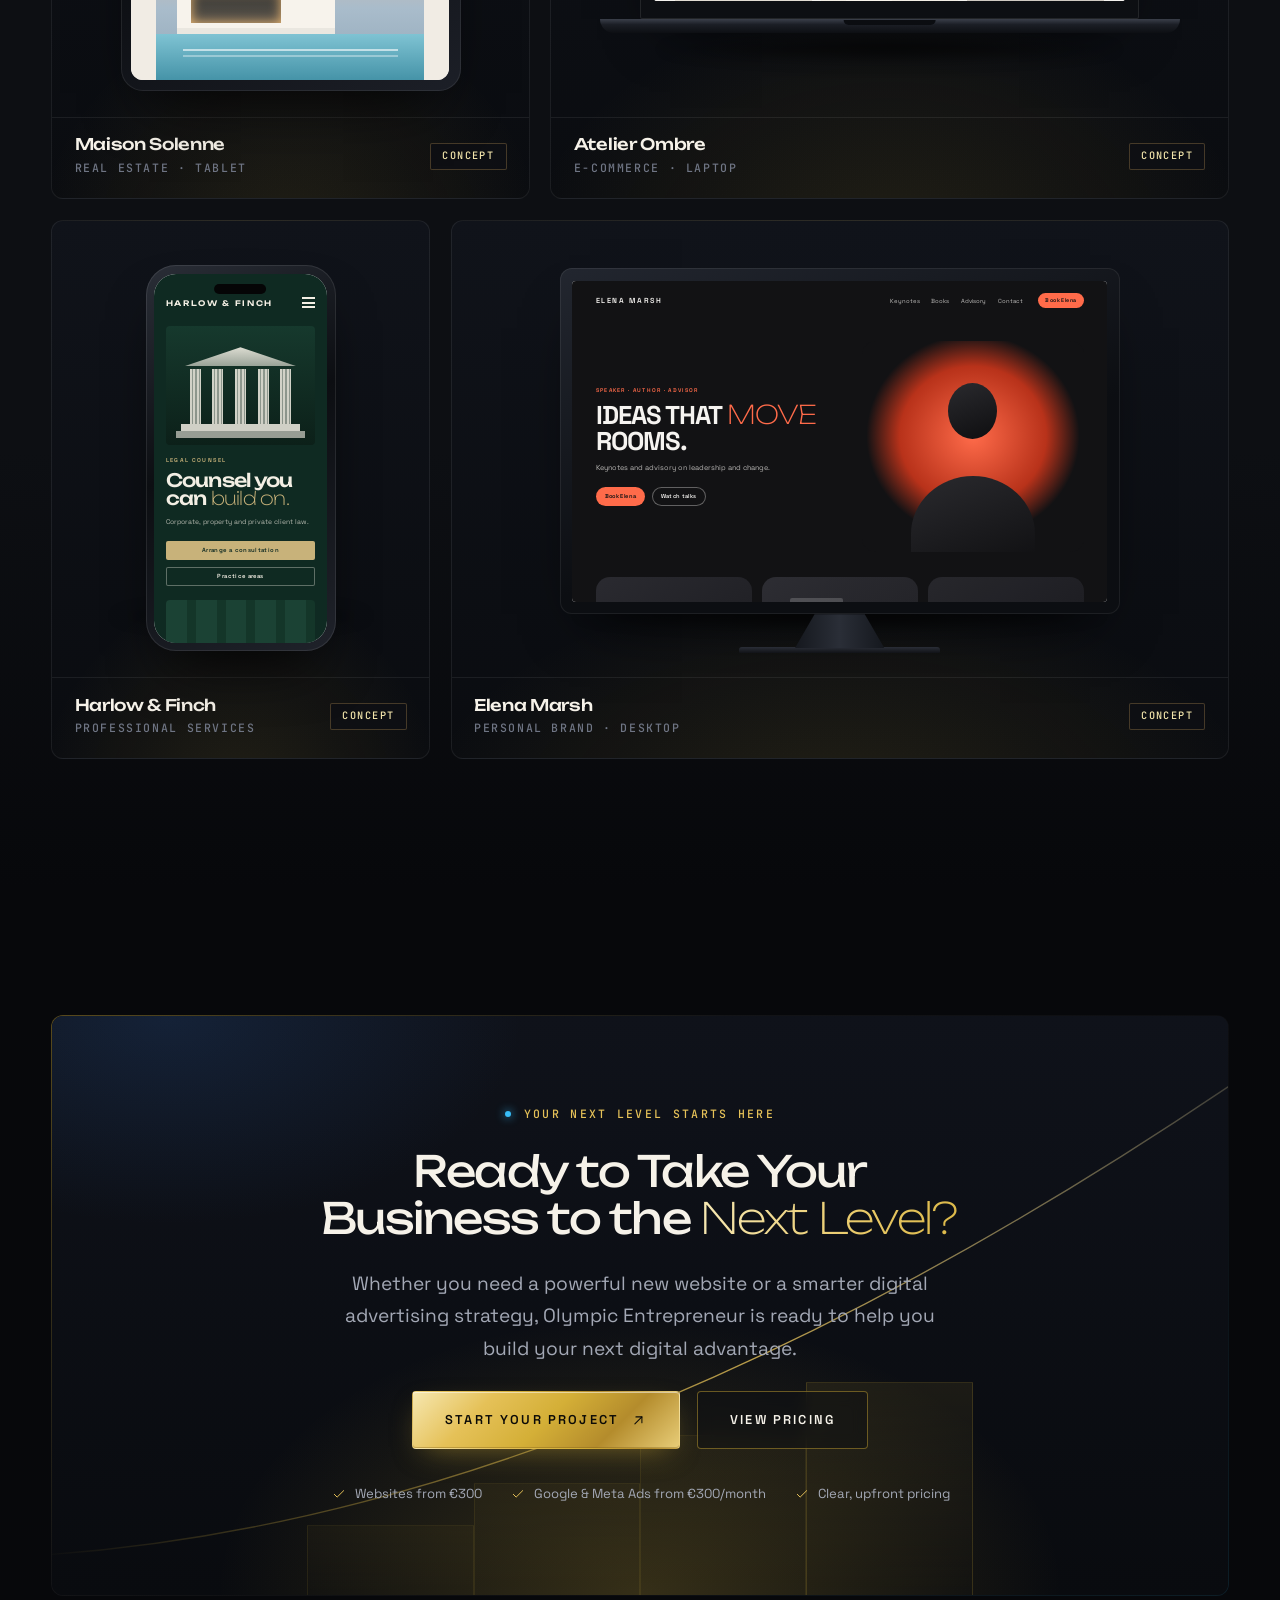
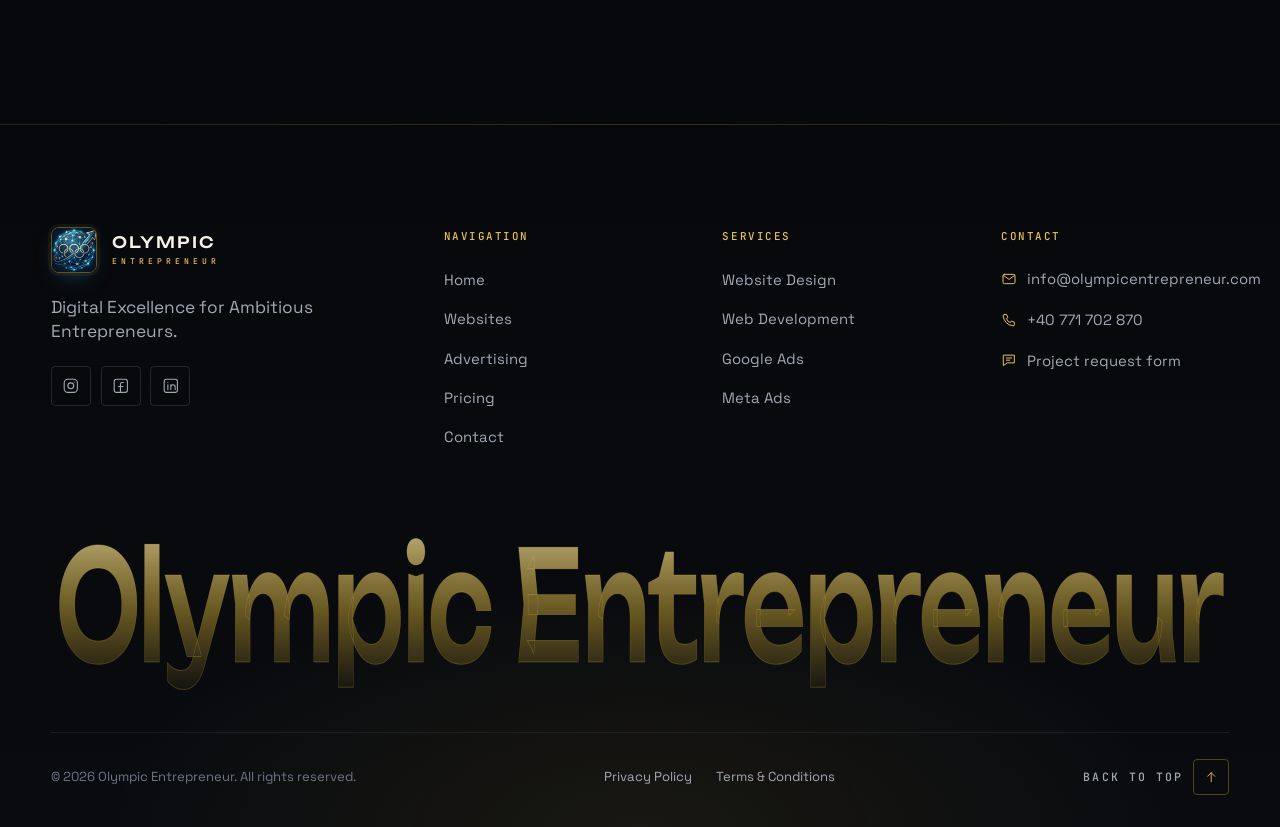
==== commit 875a884e: "Add Terms & Conditions and Privacy Policy text to legal dialogs Texts live in assets/legal/*.html an" ====
--- a/index.html
+++ b/index.html
@@ -658,15 +658,19 @@
 <dialog class="legal" id="legal-privacy" aria-labelledby="legal-privacy-title">
   <div class="legal__in">
     <div class="legal__head"><h2 id="legal-privacy-title">Privacy Policy</h2><button class="legal__close" type="button" data-close aria-label="Close"><svg class="icon"><use href="#i-close"/></svg></button></div>
+    <div class="legal__body" data-legal-src="privacy">
     <p>The Olympic Entrepreneur Privacy Policy will be published here.</p>
     <p>It will explain what information is collected through this website and the project request form, how it is used, and how you can contact us about your data.</p>
+    </div>
   </div>
 </dialog>
 <dialog class="legal" id="legal-terms" aria-labelledby="legal-terms-title">
   <div class="legal__in">
     <div class="legal__head"><h2 id="legal-terms-title">Terms &amp; Conditions</h2><button class="legal__close" type="button" data-close aria-label="Close"><svg class="icon"><use href="#i-close"/></svg></button></div>
+    <div class="legal__body" data-legal-src="terms">
     <p>The Olympic Entrepreneur Terms &amp; Conditions will be published here.</p>
     <p>They will describe how website projects and advertising management services are provided, including scope, payment and timelines.</p>
+    </div>
   </div>
 </dialog>
 
--- a/assets/css/styles.css
+++ b/assets/css/styles.css
@@ -1407,6 +1407,9 @@
 .legal__head { display: flex; justify-content: space-between; align-items: start; gap: 1rem; }
 .legal h2 { font-family: var(--f-display); font-weight: 500; font-size: 2rem; color: var(--text); line-height: 1.1; }
 .legal p { color: var(--muted); font-size: 0.95rem; }
+.legal__body { display: grid; gap: 0.9rem; }
+.legal h3 { font-family: var(--f-display); font-weight: 500; font-size: 0.95rem; letter-spacing: 0.02em; color: var(--gold-2); margin-top: 0.8rem; }
+.legal ul { display: grid; gap: 0.4rem; padding-left: 1.2rem; list-style: disc; color: var(--muted); font-size: 0.95rem; }
 .legal__close { display: grid; place-items: center; width: 40px; height: 40px; flex: none; border: 1px solid rgba(212, 175, 55, 0.35); border-radius: var(--r-sm); color: var(--gold-2); transition: background .3s; }
 .legal__close:hover { background: rgba(212, 175, 55, 0.1); }
 
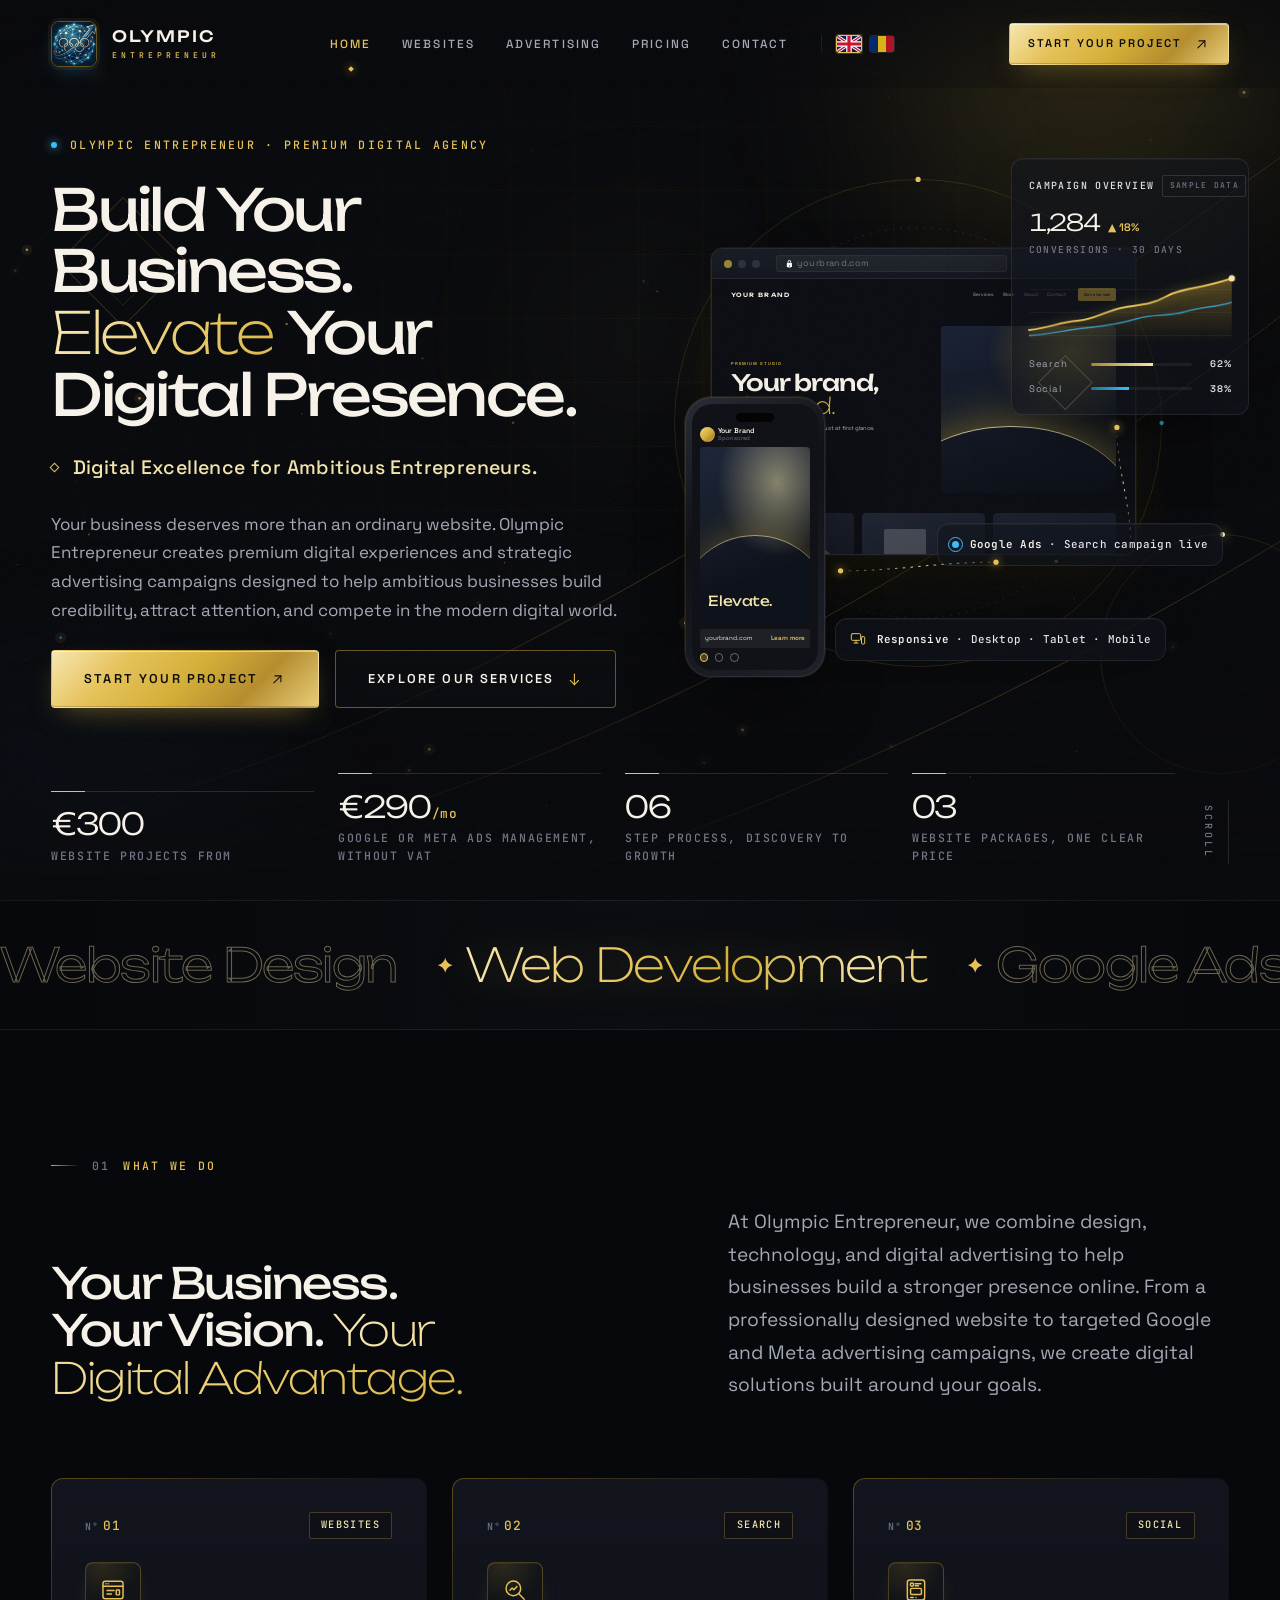
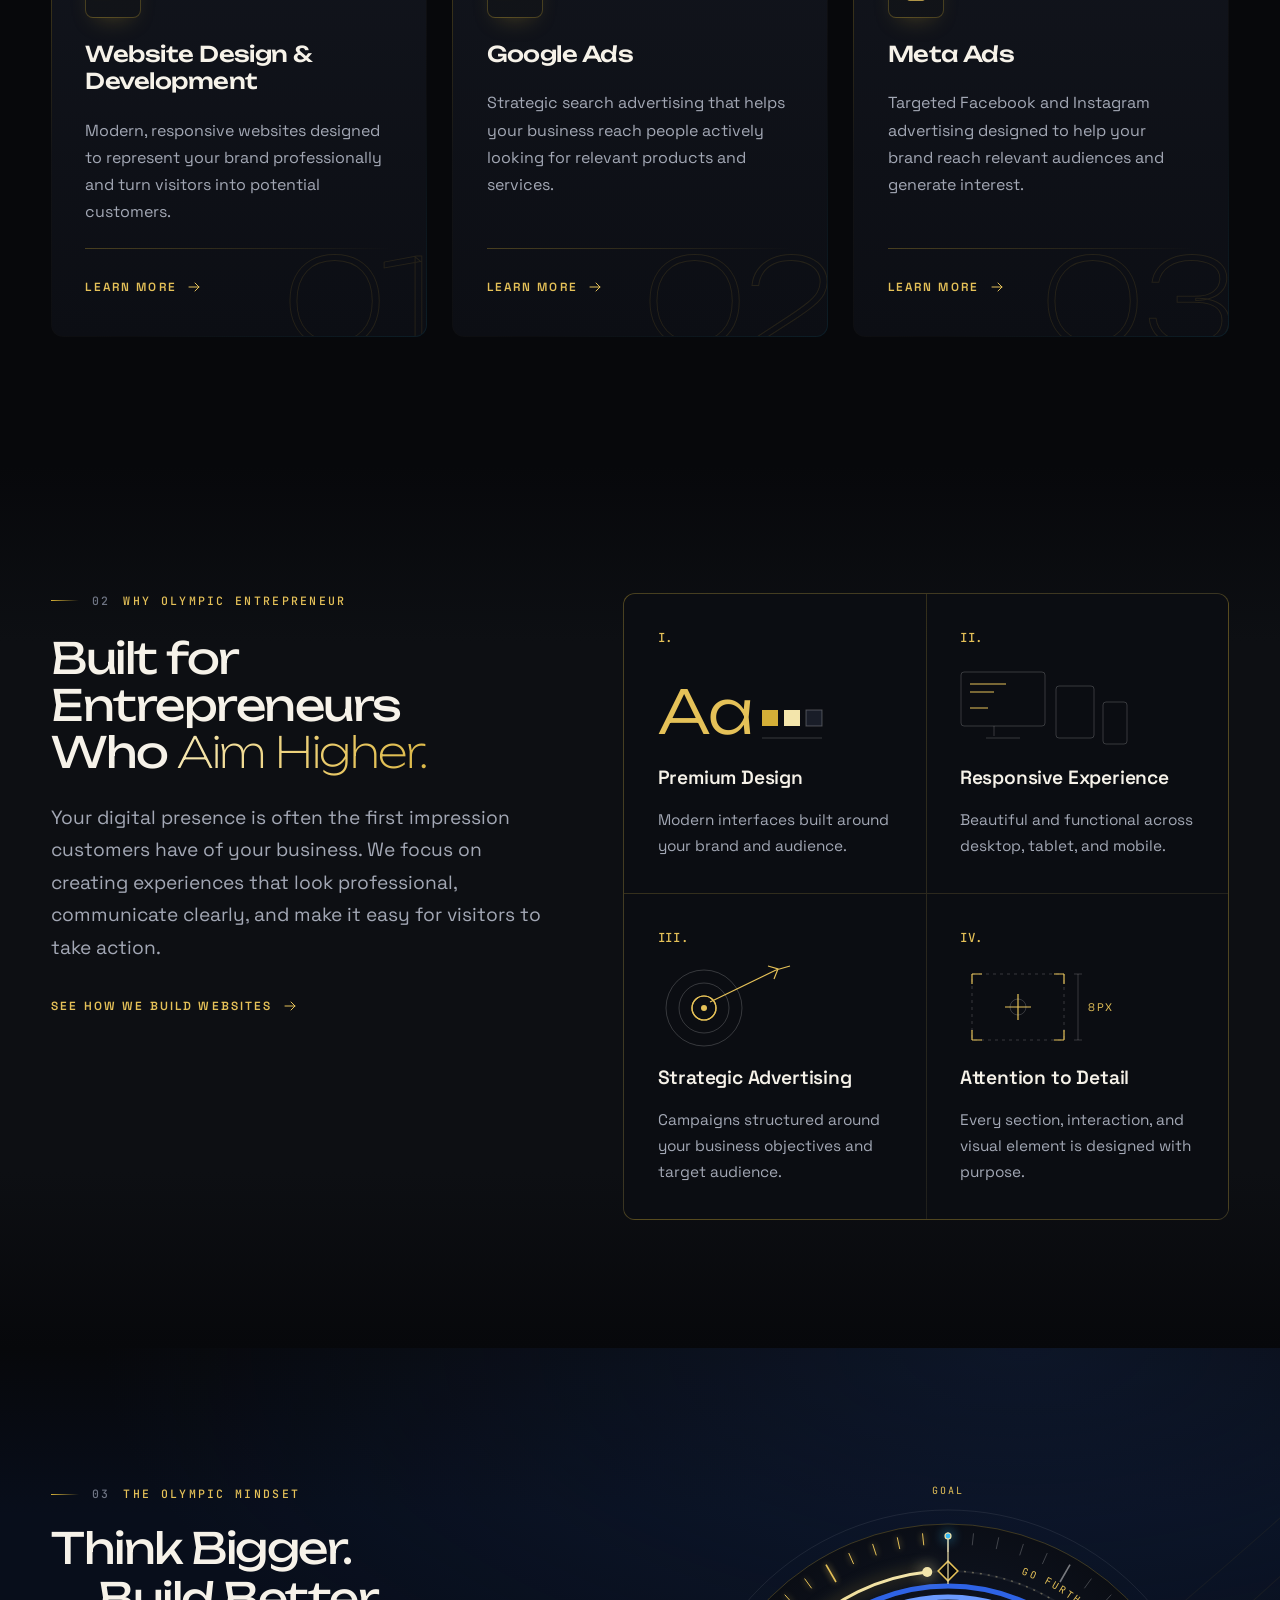
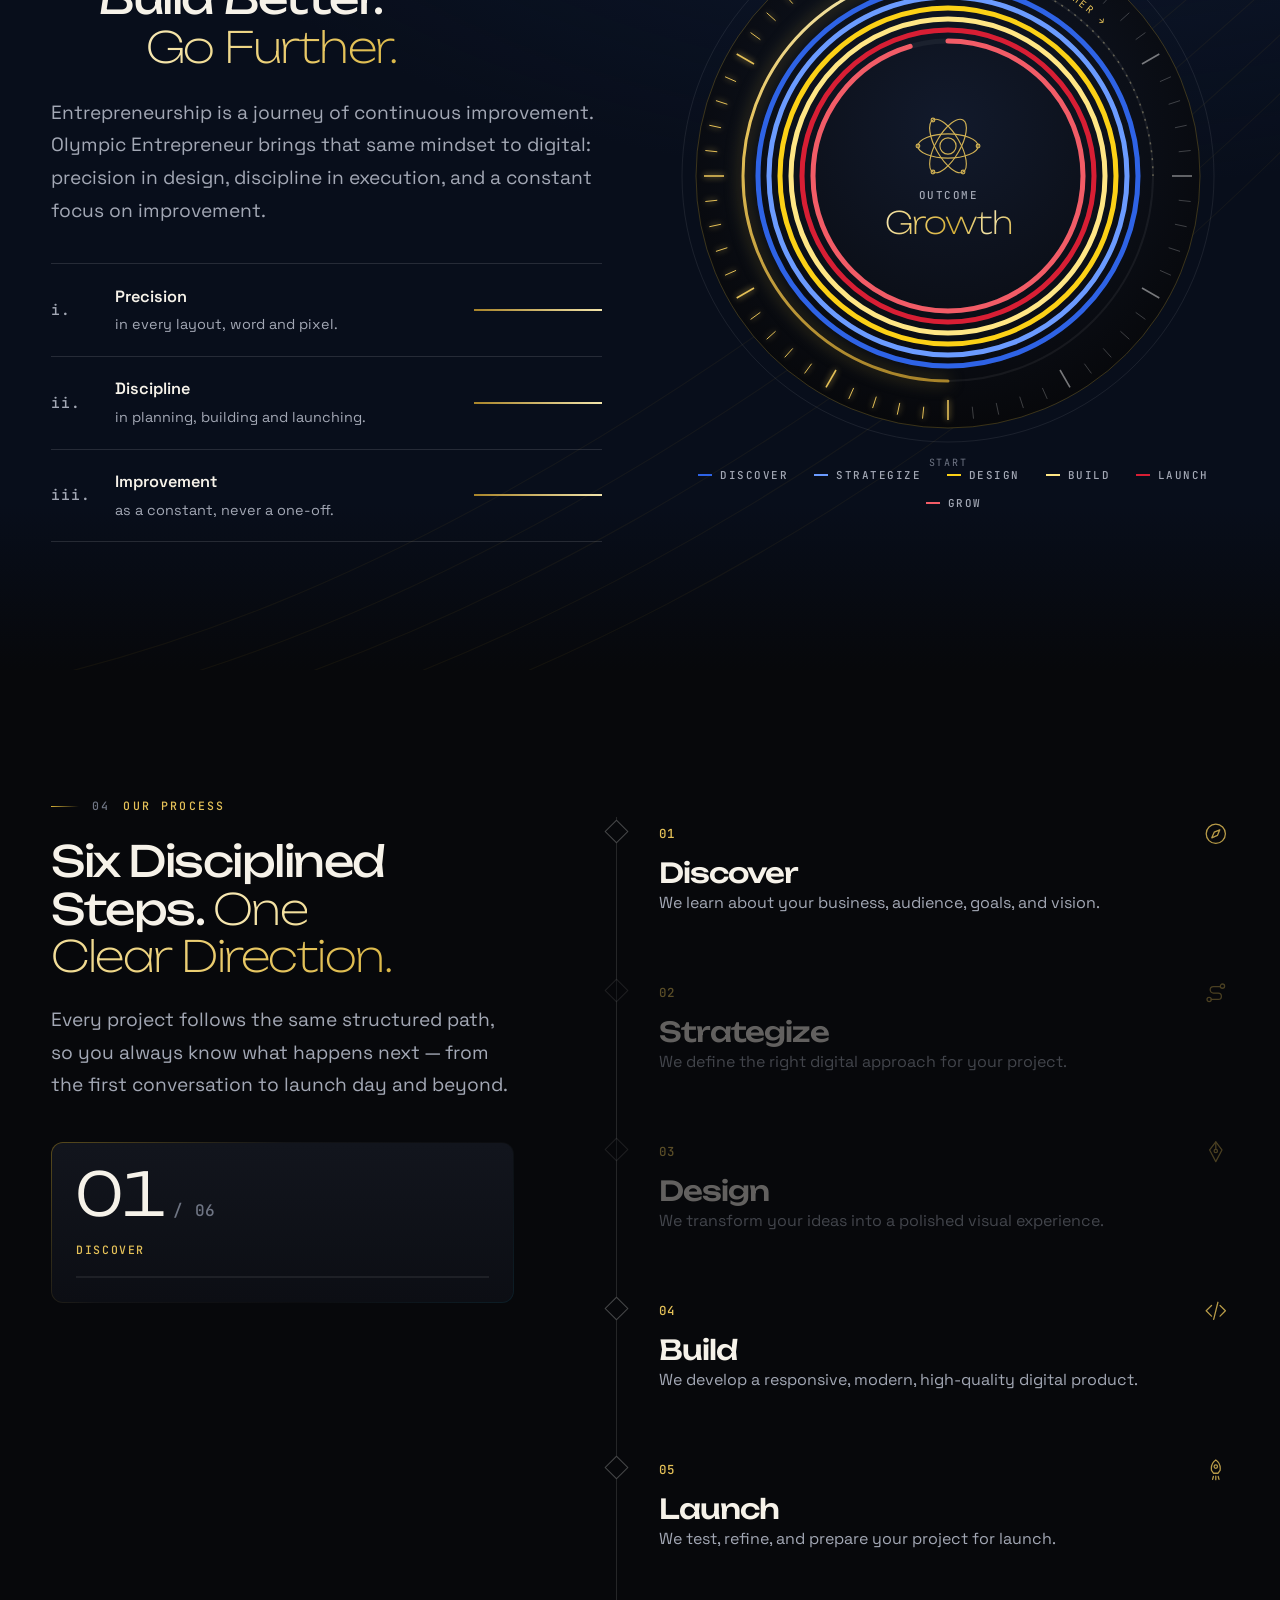
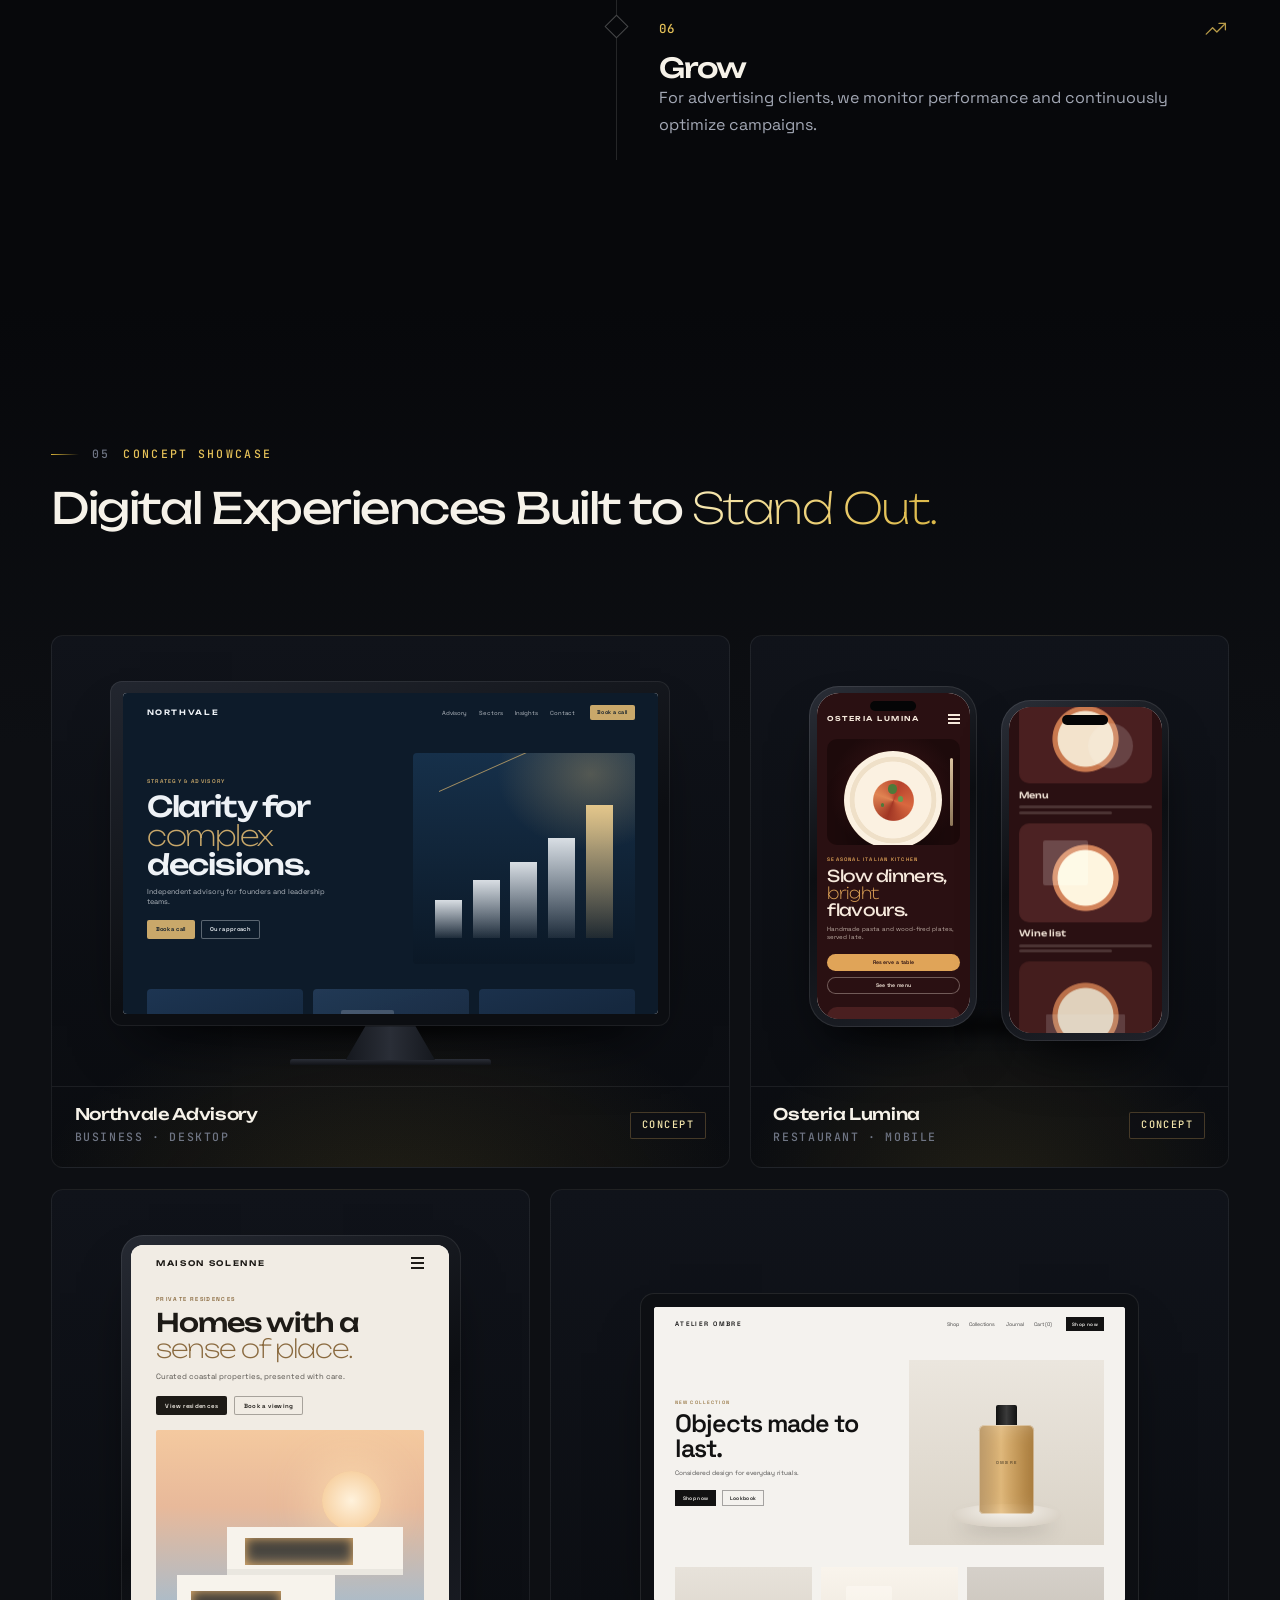
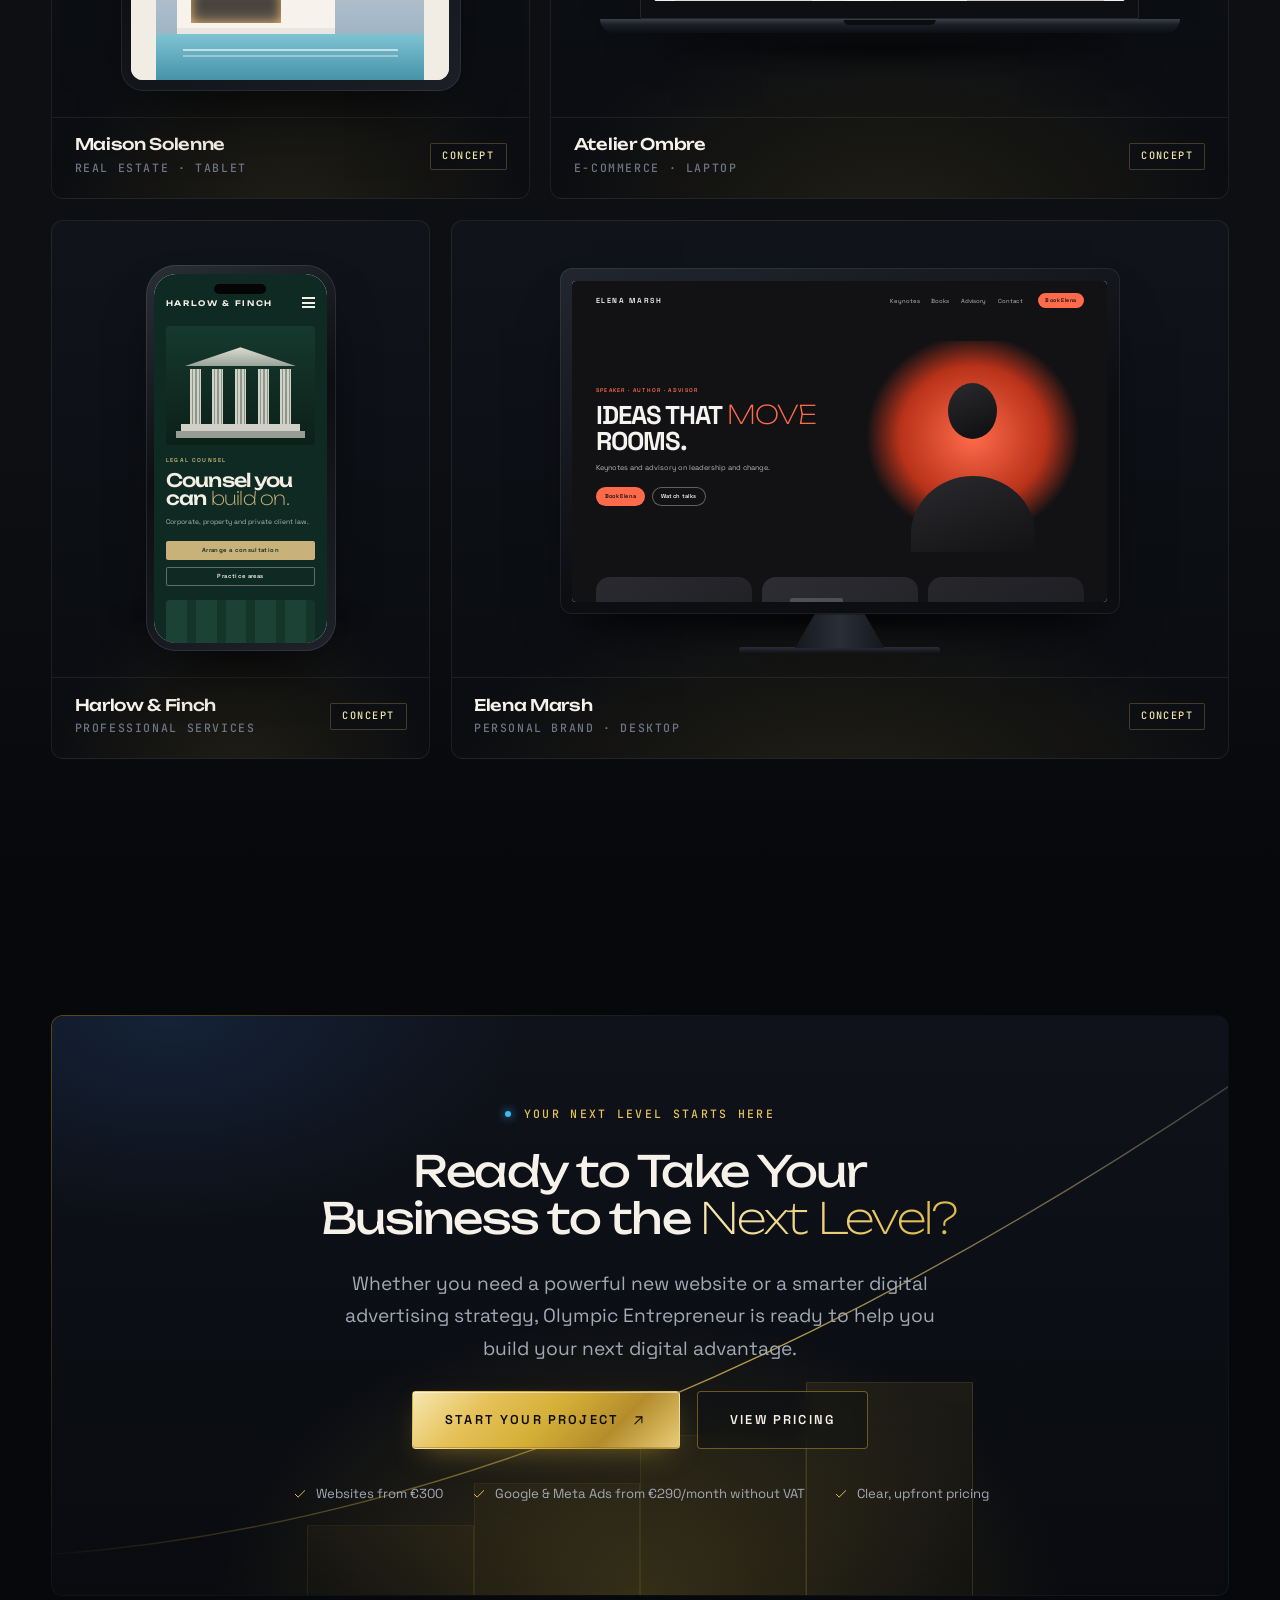
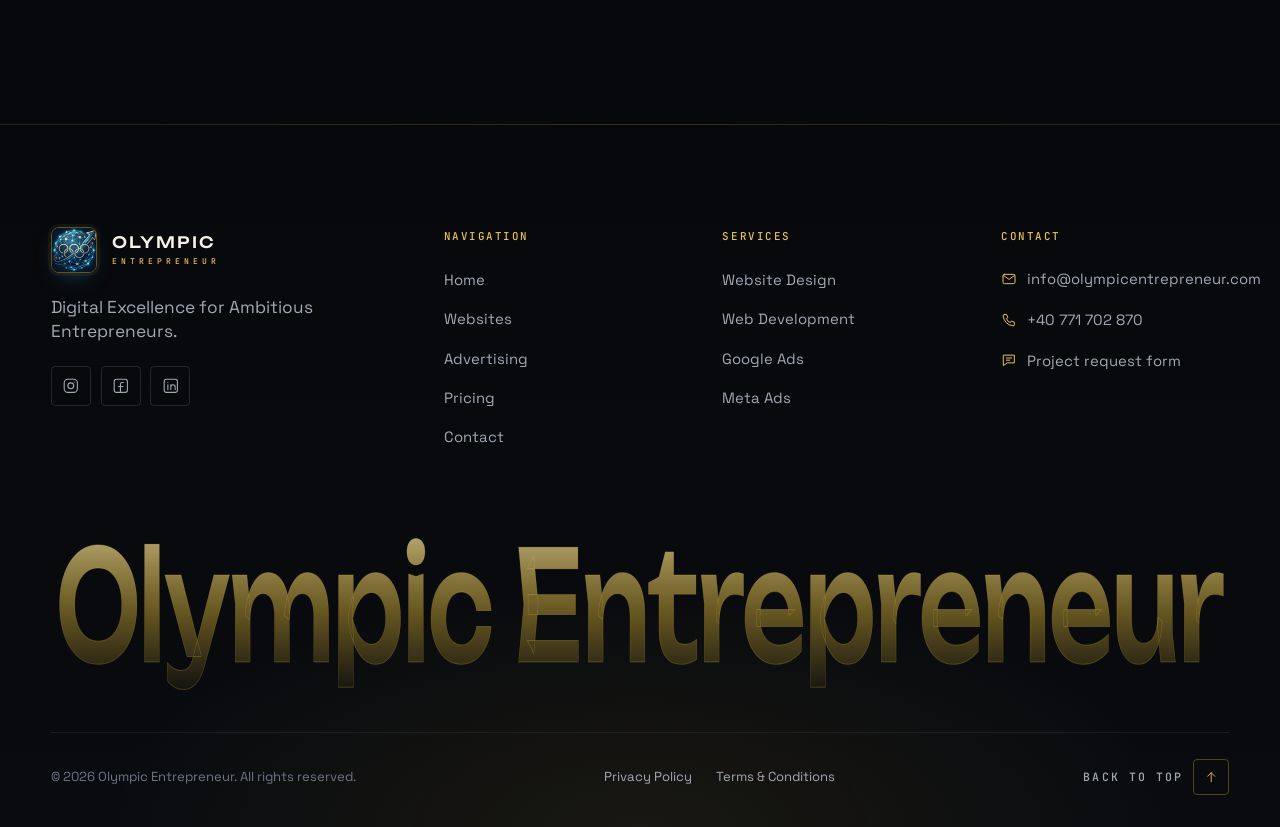
==== commit f369c10c: "Set Google Ads and Meta Ads management price to 290 EUR without VAT (EN/RO) Co-Authored-By: Claude S" ====
--- a/index.html
+++ b/index.html
@@ -34,8 +34,8 @@
         { "@type": "Offer", "name": "Simple Website", "price": "300", "priceCurrency": "EUR" },
         { "@type": "Offer", "name": "Advanced Website", "price": "500", "priceCurrency": "EUR" },
         { "@type": "Offer", "name": "Premium Website", "price": "1000", "priceCurrency": "EUR" },
-        { "@type": "Offer", "name": "Google Ads Management", "price": "300", "priceCurrency": "EUR", "priceSpecification": { "@type": "UnitPriceSpecification", "price": "300", "priceCurrency": "EUR", "unitText": "MONTH" } },
-        { "@type": "Offer", "name": "Meta Ads Management", "price": "300", "priceCurrency": "EUR", "priceSpecification": { "@type": "UnitPriceSpecification", "price": "300", "priceCurrency": "EUR", "unitText": "MONTH" } }
+        { "@type": "Offer", "name": "Google Ads Management", "price": "290", "priceCurrency": "EUR", "priceSpecification": { "@type": "UnitPriceSpecification", "price": "290", "priceCurrency": "EUR", "unitText": "MONTH" } },
+        { "@type": "Offer", "name": "Meta Ads Management", "price": "290", "priceCurrency": "EUR", "priceSpecification": { "@type": "UnitPriceSpecification", "price": "290", "priceCurrency": "EUR", "unitText": "MONTH" } }
       ]
     }
   }
@@ -222,7 +222,7 @@
 
     <div class="container hero__foot">
       <div class="stat fade-up" style="--d:1.25s"><span class="stat__value" data-count="300" data-prefix="€">€300</span><span class="stat__label">Website projects from</span></div>
-      <div class="stat fade-up" style="--d:1.35s"><span class="stat__value"><span data-count="300" data-prefix="€">€300</span><small>/mo</small></span><span class="stat__label">Google or Meta Ads management</span></div>
+      <div class="stat fade-up" style="--d:1.35s"><span class="stat__value"><span data-count="290" data-prefix="€">€290</span><small>/mo</small></span><span class="stat__label">Google or Meta Ads management, without VAT</span></div>
       <div class="stat fade-up" style="--d:1.45s"><span class="stat__value" data-count="6" data-pad="2">06</span><span class="stat__label">Step process, discovery to growth</span></div>
       <div class="stat fade-up" style="--d:1.55s"><span class="stat__value" data-count="3" data-pad="2">03</span><span class="stat__label">Website packages, one clear price</span></div>
       <span class="scroll-cue fade-up" style="--d:1.8s"><i></i>Scroll</span>
@@ -578,7 +578,7 @@
         </div>
         <div class="cta__assure">
           <span><svg class="icon"><use href="#i-check"/></svg>Websites from €300</span>
-          <span><svg class="icon"><use href="#i-check"/></svg>Google &amp; Meta Ads from €300/month</span>
+          <span><svg class="icon"><use href="#i-check"/></svg>Google &amp; Meta Ads from €290/month without VAT</span>
           <span><svg class="icon"><use href="#i-check"/></svg>Clear, upfront pricing</span>
         </div>
       </div>
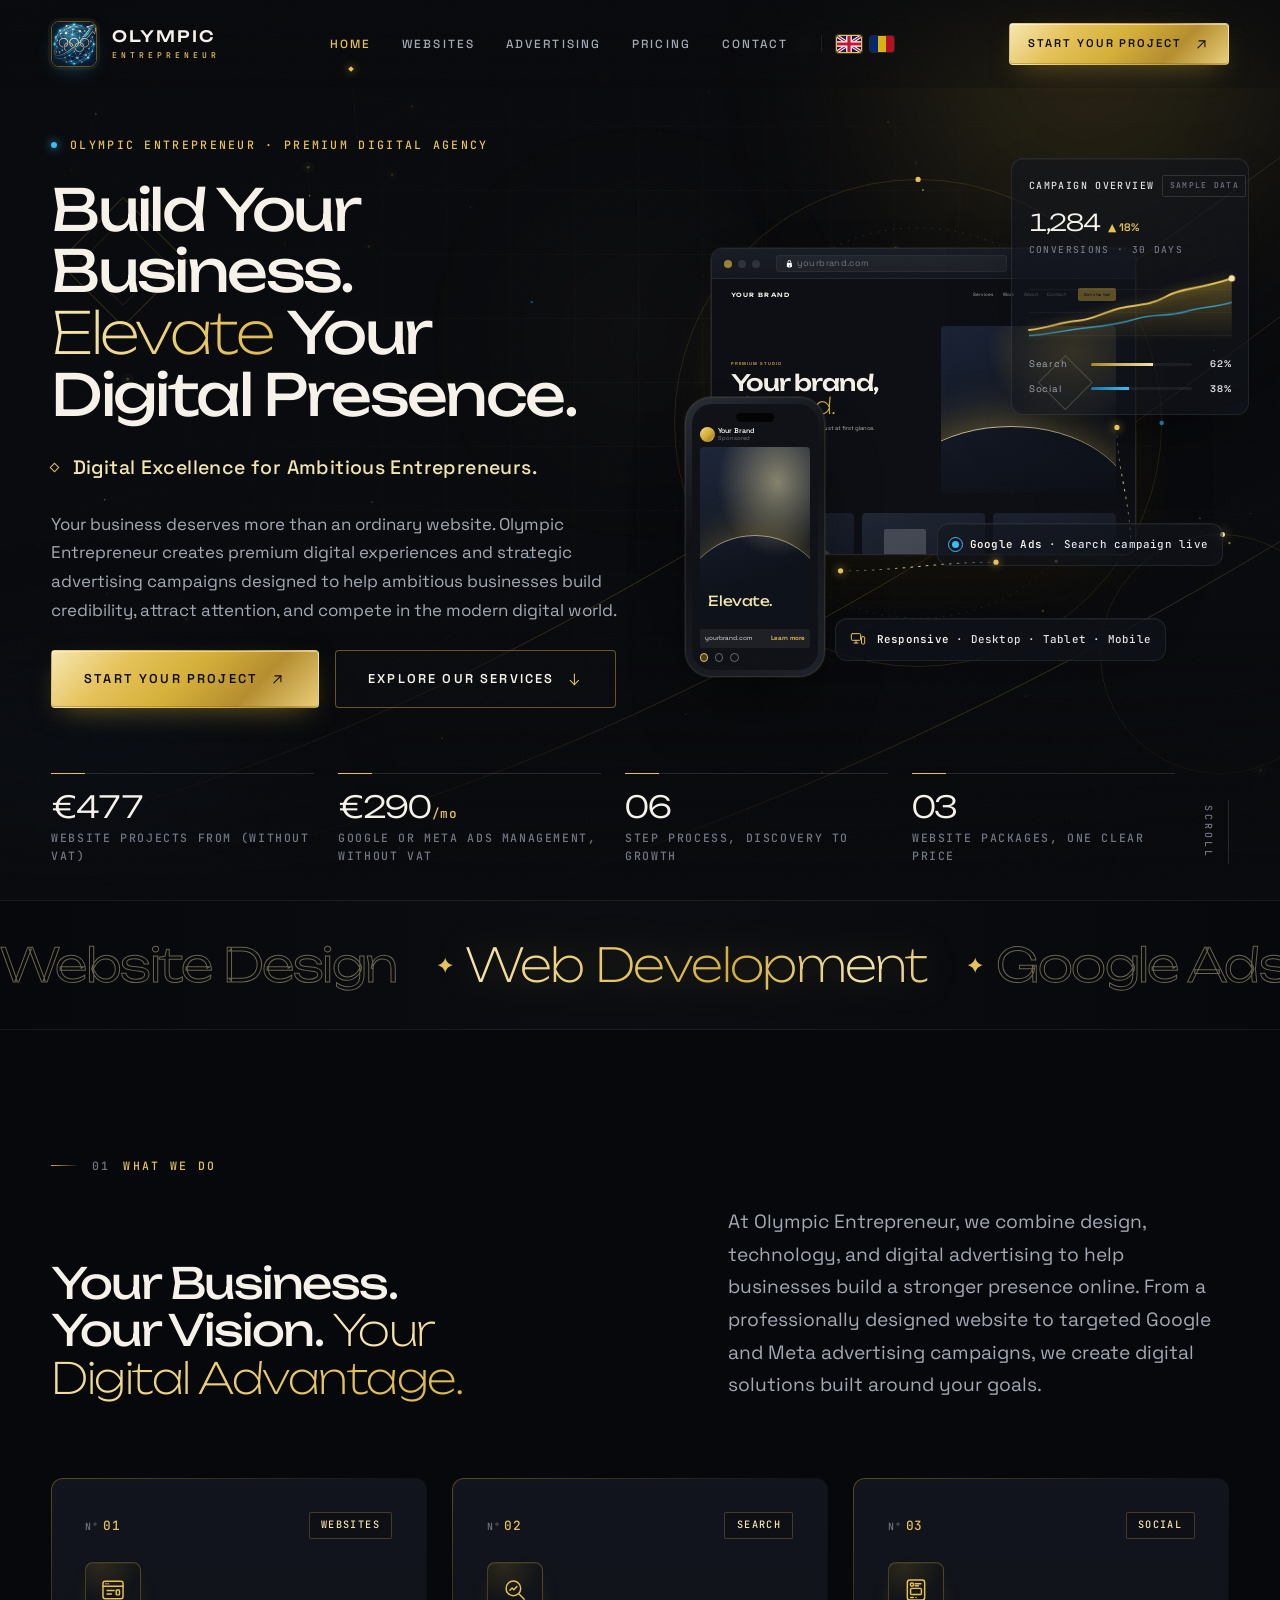
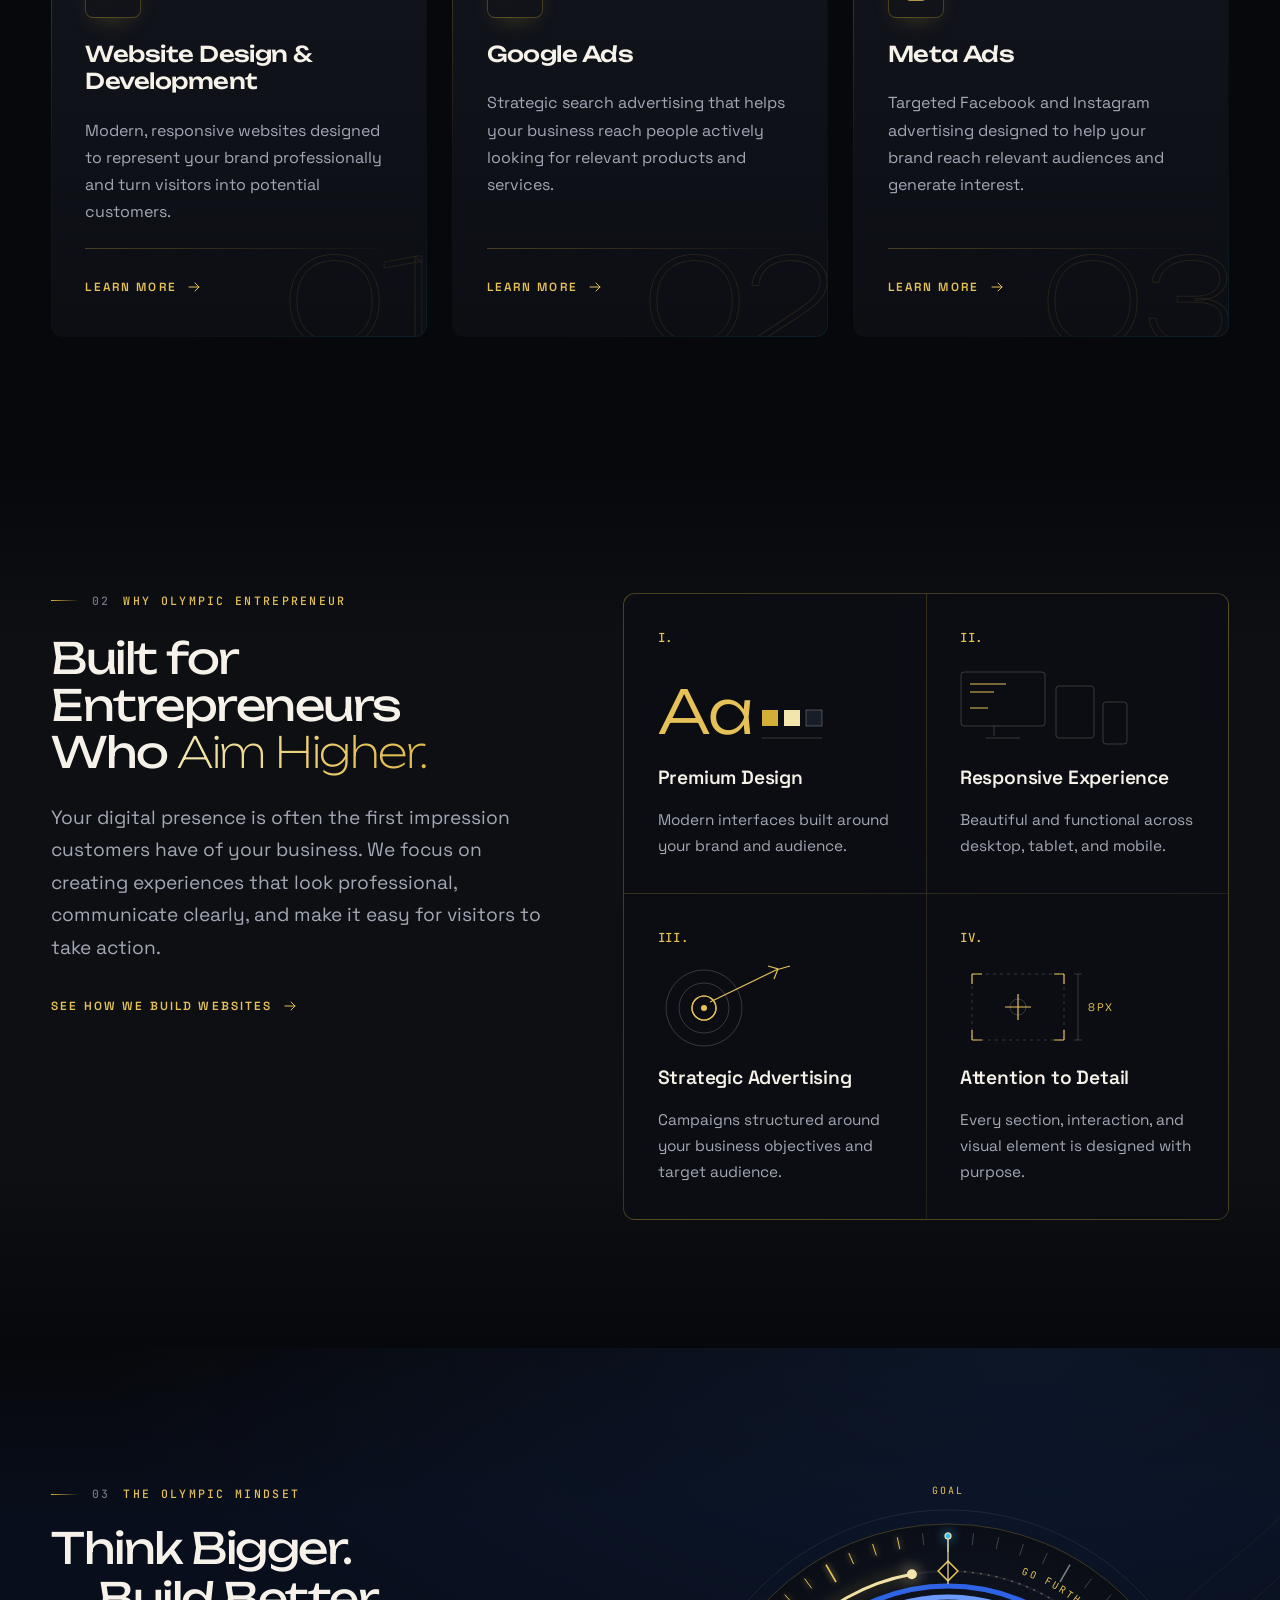
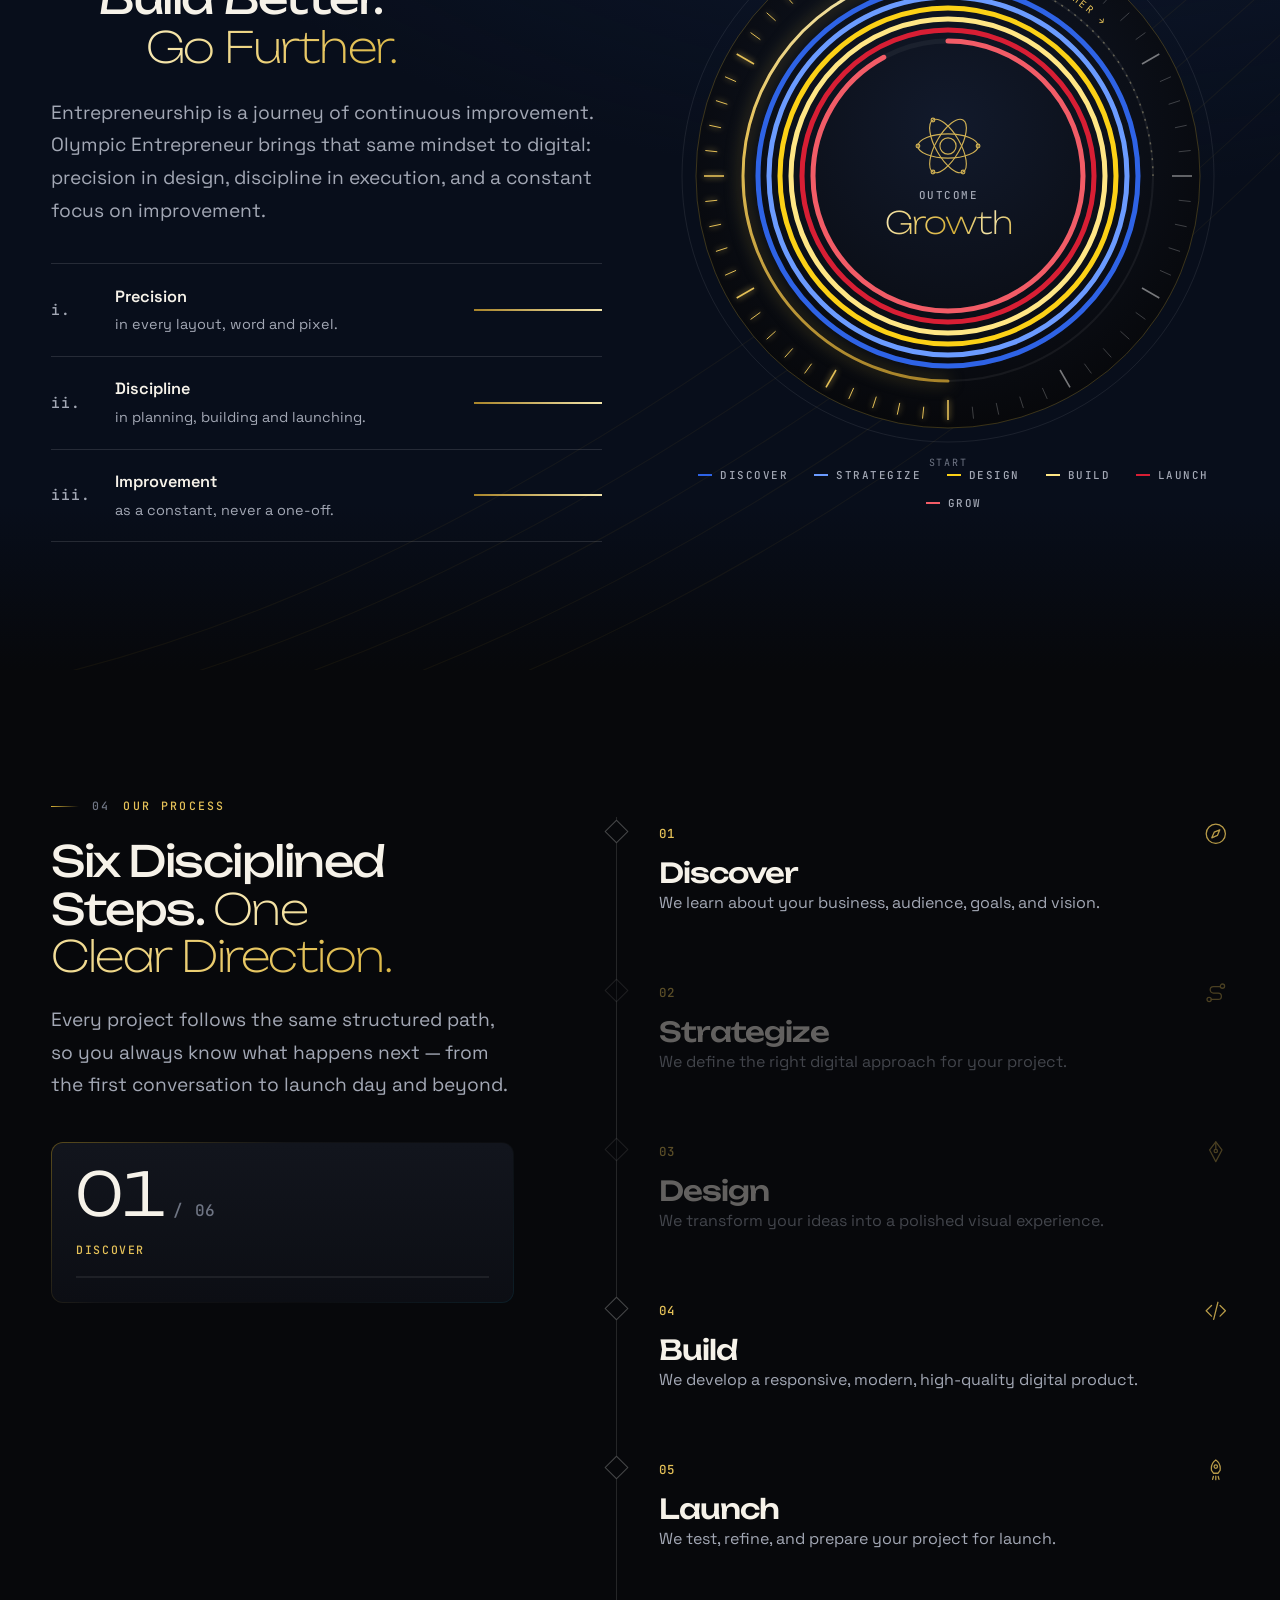
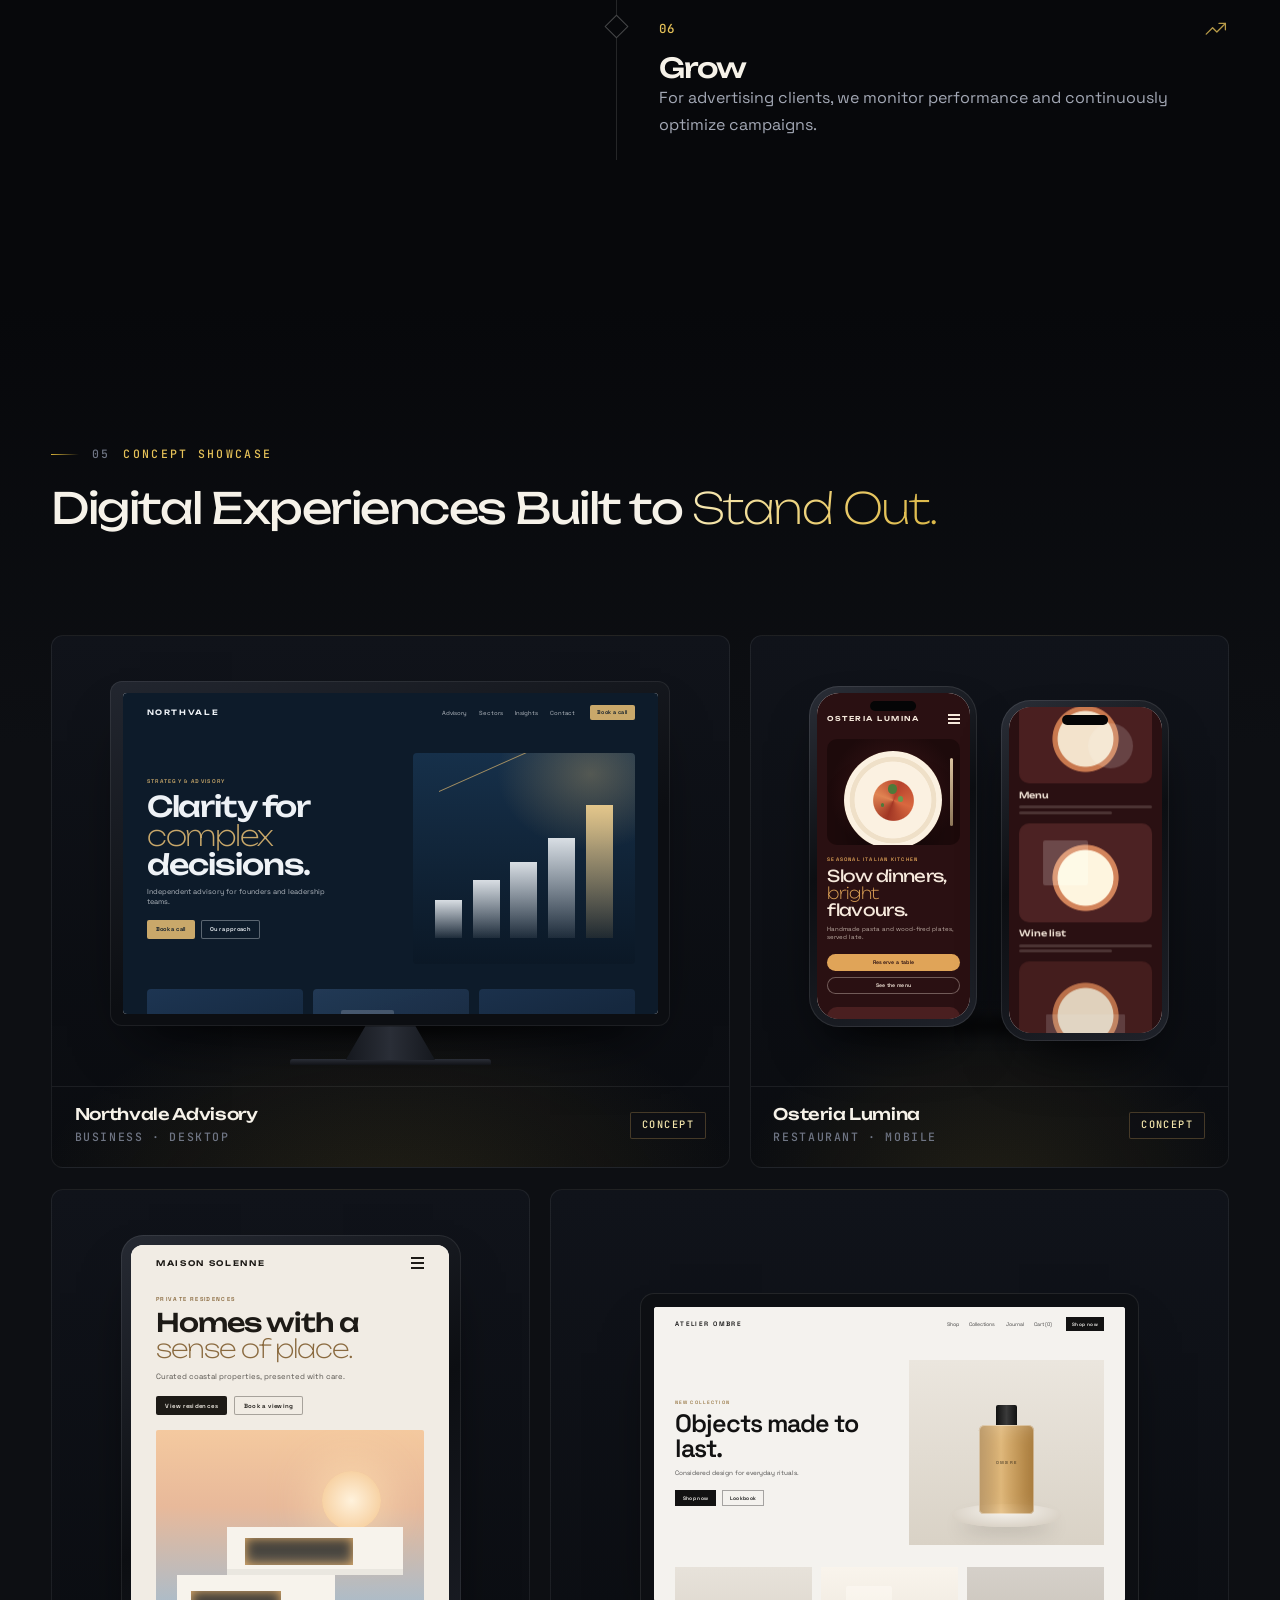
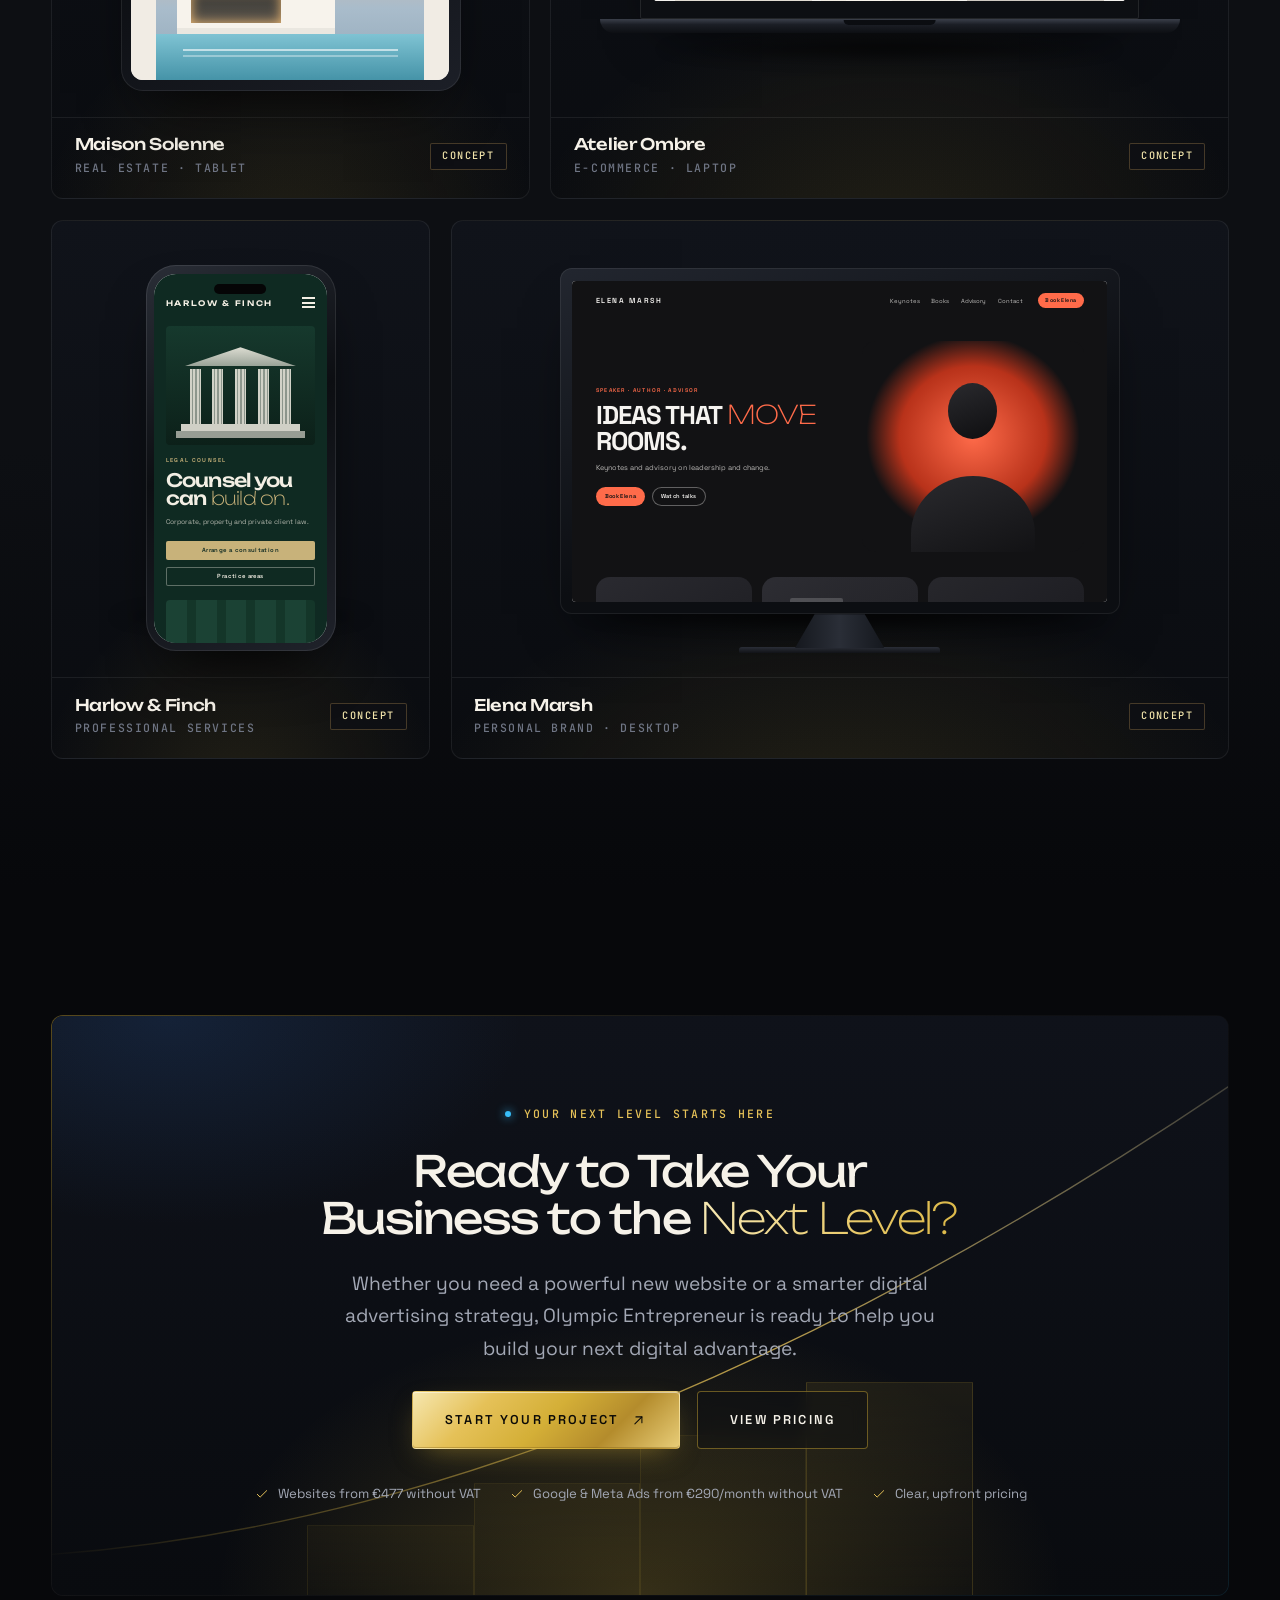
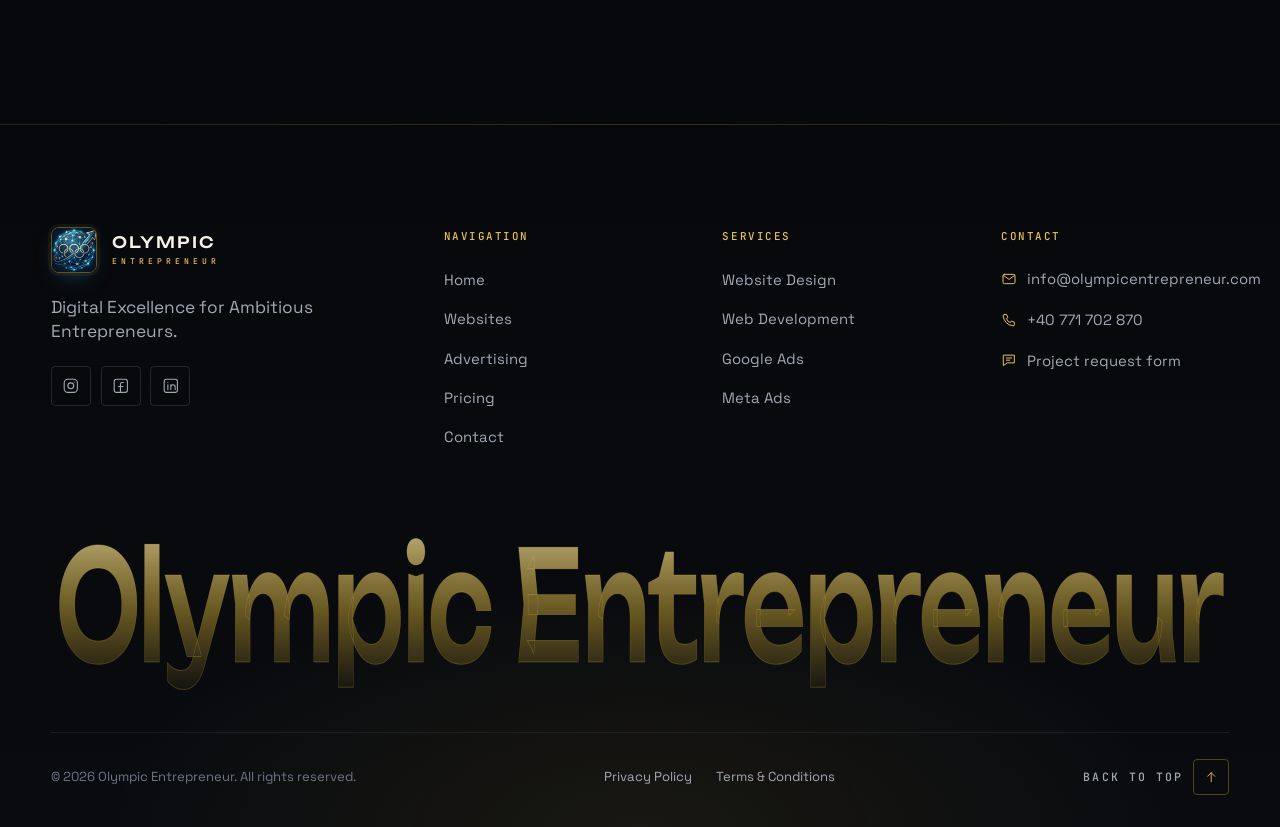
==== commit b7bcb228: "Website pricing: Simple 477 EUR and Advanced 977 EUR without VAT, Premium on request (EN/RO) Co-Auth" ====
--- a/index.html
+++ b/index.html
@@ -4,7 +4,7 @@
   <meta charset="utf-8">
   <meta name="viewport" content="width=device-width, initial-scale=1">
   <title>Olympic Entrepreneur — Premium Website Design &amp; Digital Advertising Agency</title>
-  <meta name="description" content="Olympic Entrepreneur is a premium digital agency for ambitious entrepreneurs: professional website design, website development, Google Ads and Meta Ads management. Websites from €300.">
+  <meta name="description" content="Olympic Entrepreneur is a premium digital agency for ambitious entrepreneurs: professional website design, website development, Google Ads and Meta Ads management. Websites from €477 without VAT.">
   <meta name="theme-color" content="#07080b">
   <meta property="og:type" content="website">
   <meta property="og:site_name" content="Olympic Entrepreneur">
@@ -26,14 +26,14 @@
     "slogan": "Digital Excellence for Ambitious Entrepreneurs.",
     "description": "Premium digital agency offering website design, website development, Google Ads and Meta Ads management for entrepreneurs, small businesses and companies.",
     "logo": "assets/img/logo.jpg",
-    "priceRange": "€300 – €1,000",
+    "priceRange": "€477 – €977",
     "hasOfferCatalog": {
       "@type": "OfferCatalog",
       "name": "Digital services",
       "itemListElement": [
-        { "@type": "Offer", "name": "Simple Website", "price": "300", "priceCurrency": "EUR" },
-        { "@type": "Offer", "name": "Advanced Website", "price": "500", "priceCurrency": "EUR" },
-        { "@type": "Offer", "name": "Premium Website", "price": "1000", "priceCurrency": "EUR" },
+        { "@type": "Offer", "name": "Simple Website", "price": "477", "priceCurrency": "EUR" },
+        { "@type": "Offer", "name": "Advanced Website", "price": "977", "priceCurrency": "EUR" },
+        { "@type": "Offer", "name": "Premium Website", "description": "Price on request" },
         { "@type": "Offer", "name": "Google Ads Management", "price": "290", "priceCurrency": "EUR", "priceSpecification": { "@type": "UnitPriceSpecification", "price": "290", "priceCurrency": "EUR", "unitText": "MONTH" } },
         { "@type": "Offer", "name": "Meta Ads Management", "price": "290", "priceCurrency": "EUR", "priceSpecification": { "@type": "UnitPriceSpecification", "price": "290", "priceCurrency": "EUR", "unitText": "MONTH" } }
       ]
@@ -221,7 +221,7 @@
     </div>
 
     <div class="container hero__foot">
-      <div class="stat fade-up" style="--d:1.25s"><span class="stat__value" data-count="300" data-prefix="€">€300</span><span class="stat__label">Website projects from</span></div>
+      <div class="stat fade-up" style="--d:1.25s"><span class="stat__value" data-count="477" data-prefix="€">€477</span><span class="stat__label">Website projects from (without VAT)</span></div>
       <div class="stat fade-up" style="--d:1.35s"><span class="stat__value"><span data-count="290" data-prefix="€">€290</span><small>/mo</small></span><span class="stat__label">Google or Meta Ads management, without VAT</span></div>
       <div class="stat fade-up" style="--d:1.45s"><span class="stat__value" data-count="6" data-pad="2">06</span><span class="stat__label">Step process, discovery to growth</span></div>
       <div class="stat fade-up" style="--d:1.55s"><span class="stat__value" data-count="3" data-pad="2">03</span><span class="stat__label">Website packages, one clear price</span></div>
@@ -577,7 +577,7 @@
           <a class="btn btn--ghost btn--lg" href="pricing.html">View Pricing</a>
         </div>
         <div class="cta__assure">
-          <span><svg class="icon"><use href="#i-check"/></svg>Websites from €300</span>
+          <span><svg class="icon"><use href="#i-check"/></svg>Websites from €477 without VAT</span>
           <span><svg class="icon"><use href="#i-check"/></svg>Google &amp; Meta Ads from €290/month without VAT</span>
           <span><svg class="icon"><use href="#i-check"/></svg>Clear, upfront pricing</span>
         </div>
--- a/assets/css/styles.css
+++ b/assets/css/styles.css
@@ -1632,3 +1632,6 @@
   .fx-particles { display: none; }
   .hero__title .line > span { transform: none; }
 }
+
+/* "Request a quote" shown in place of a price */
+.tier__price .amt.amt--quote { font-size: clamp(1.9rem, 1.5rem + 1.3vw, 2.6rem); letter-spacing: -0.03em; line-height: 1.1; padding-block: 0.4rem; }
